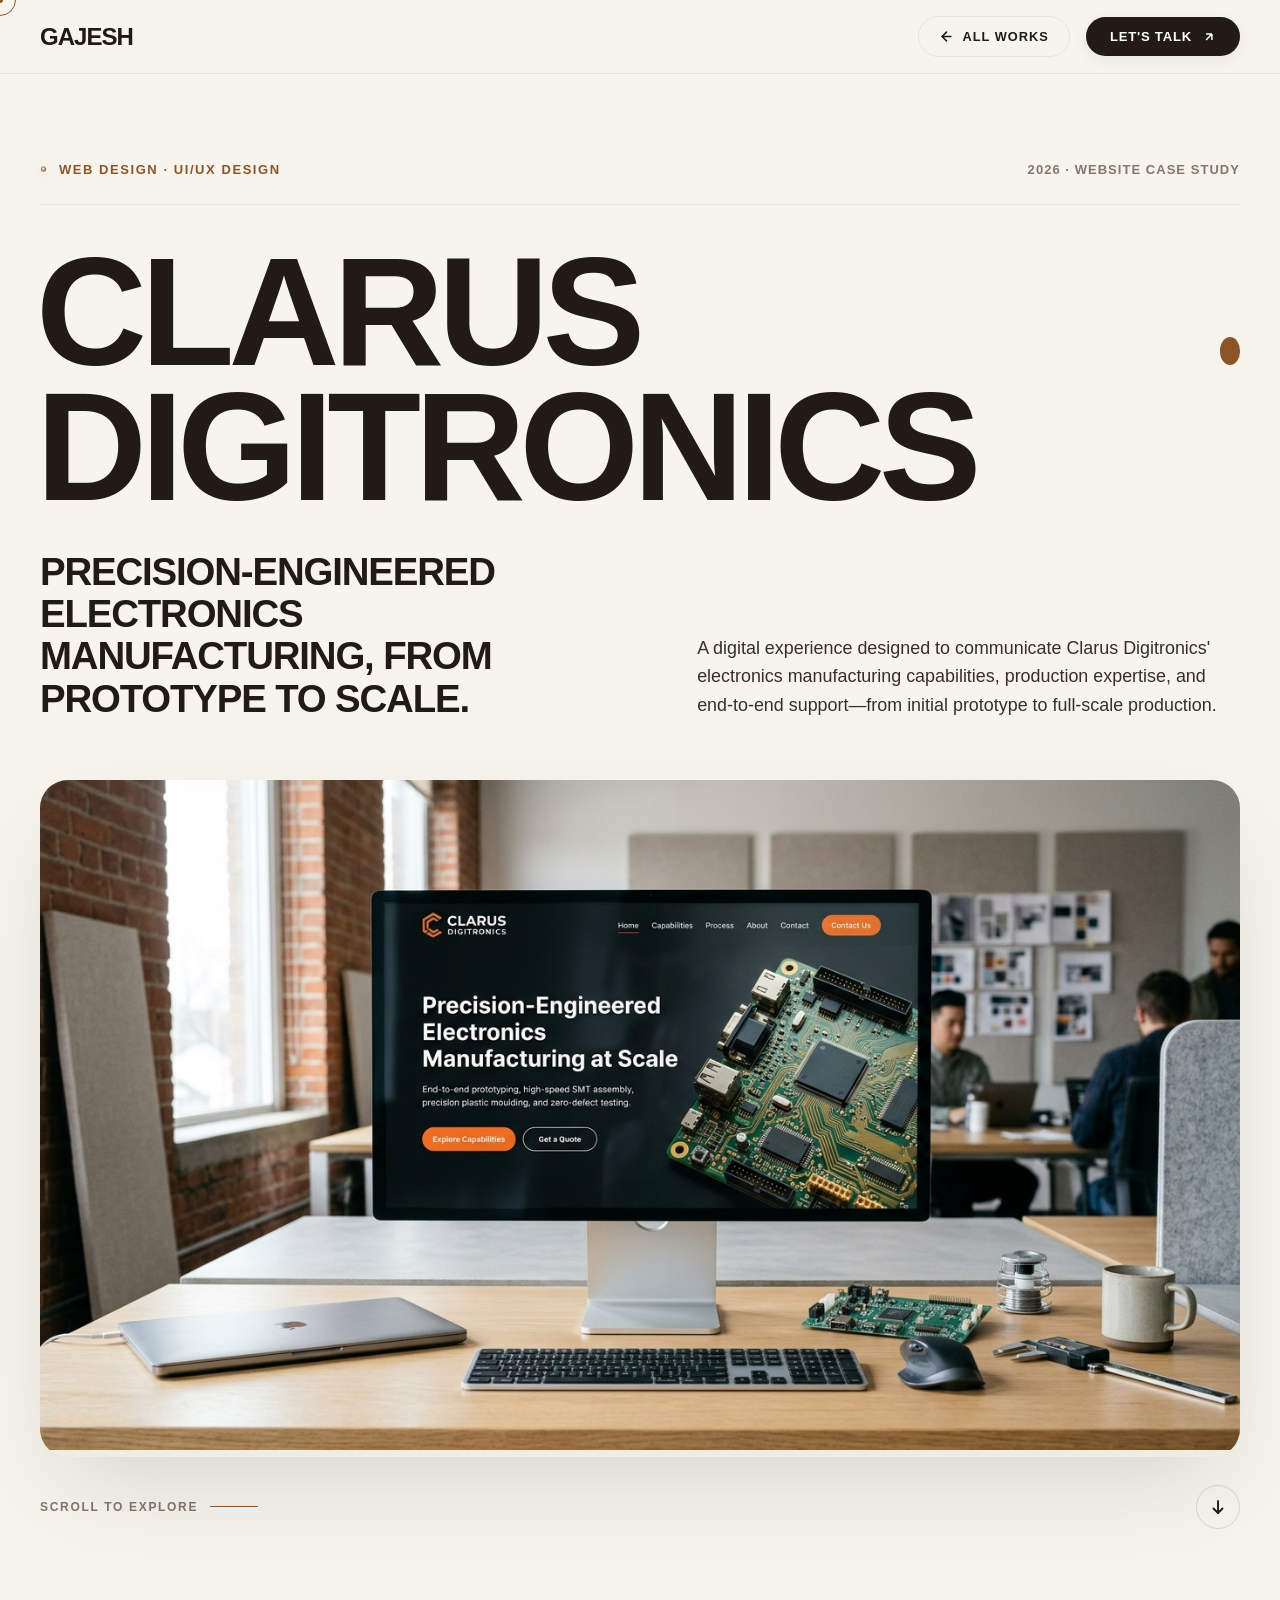
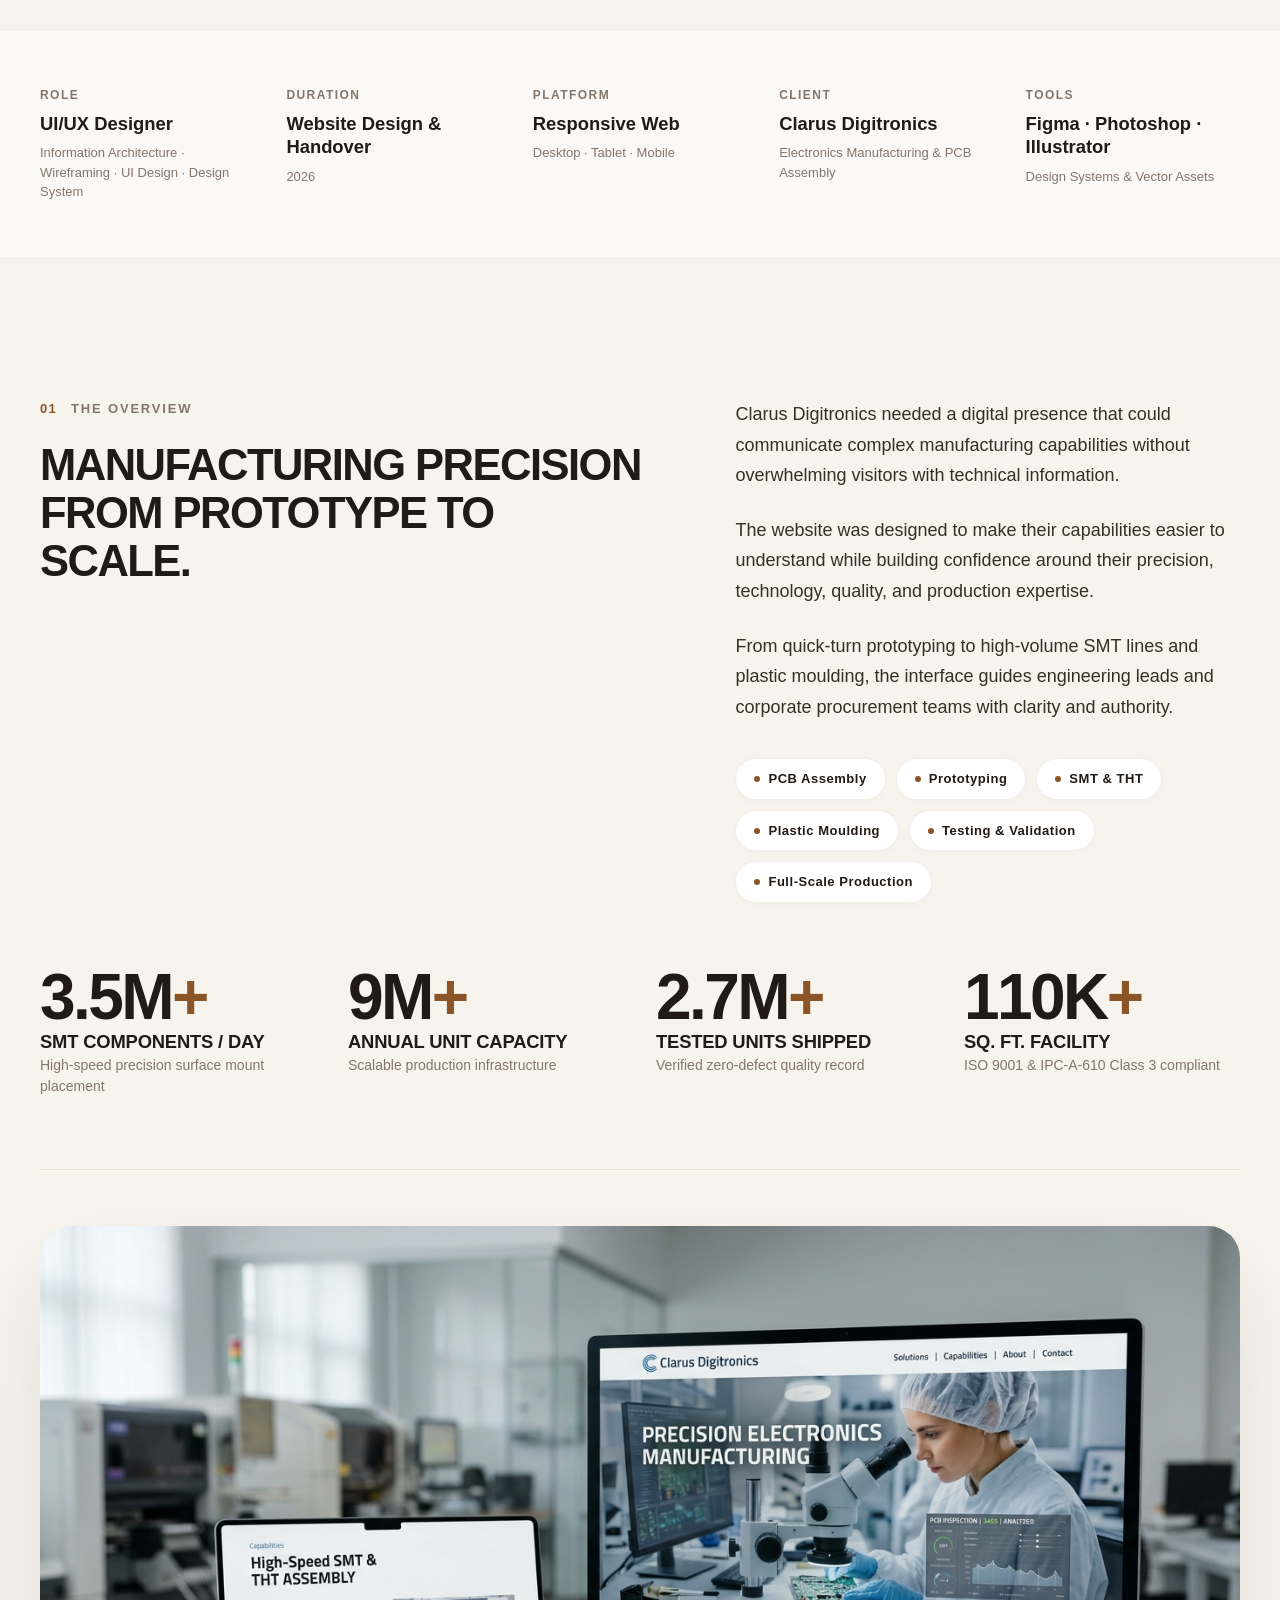
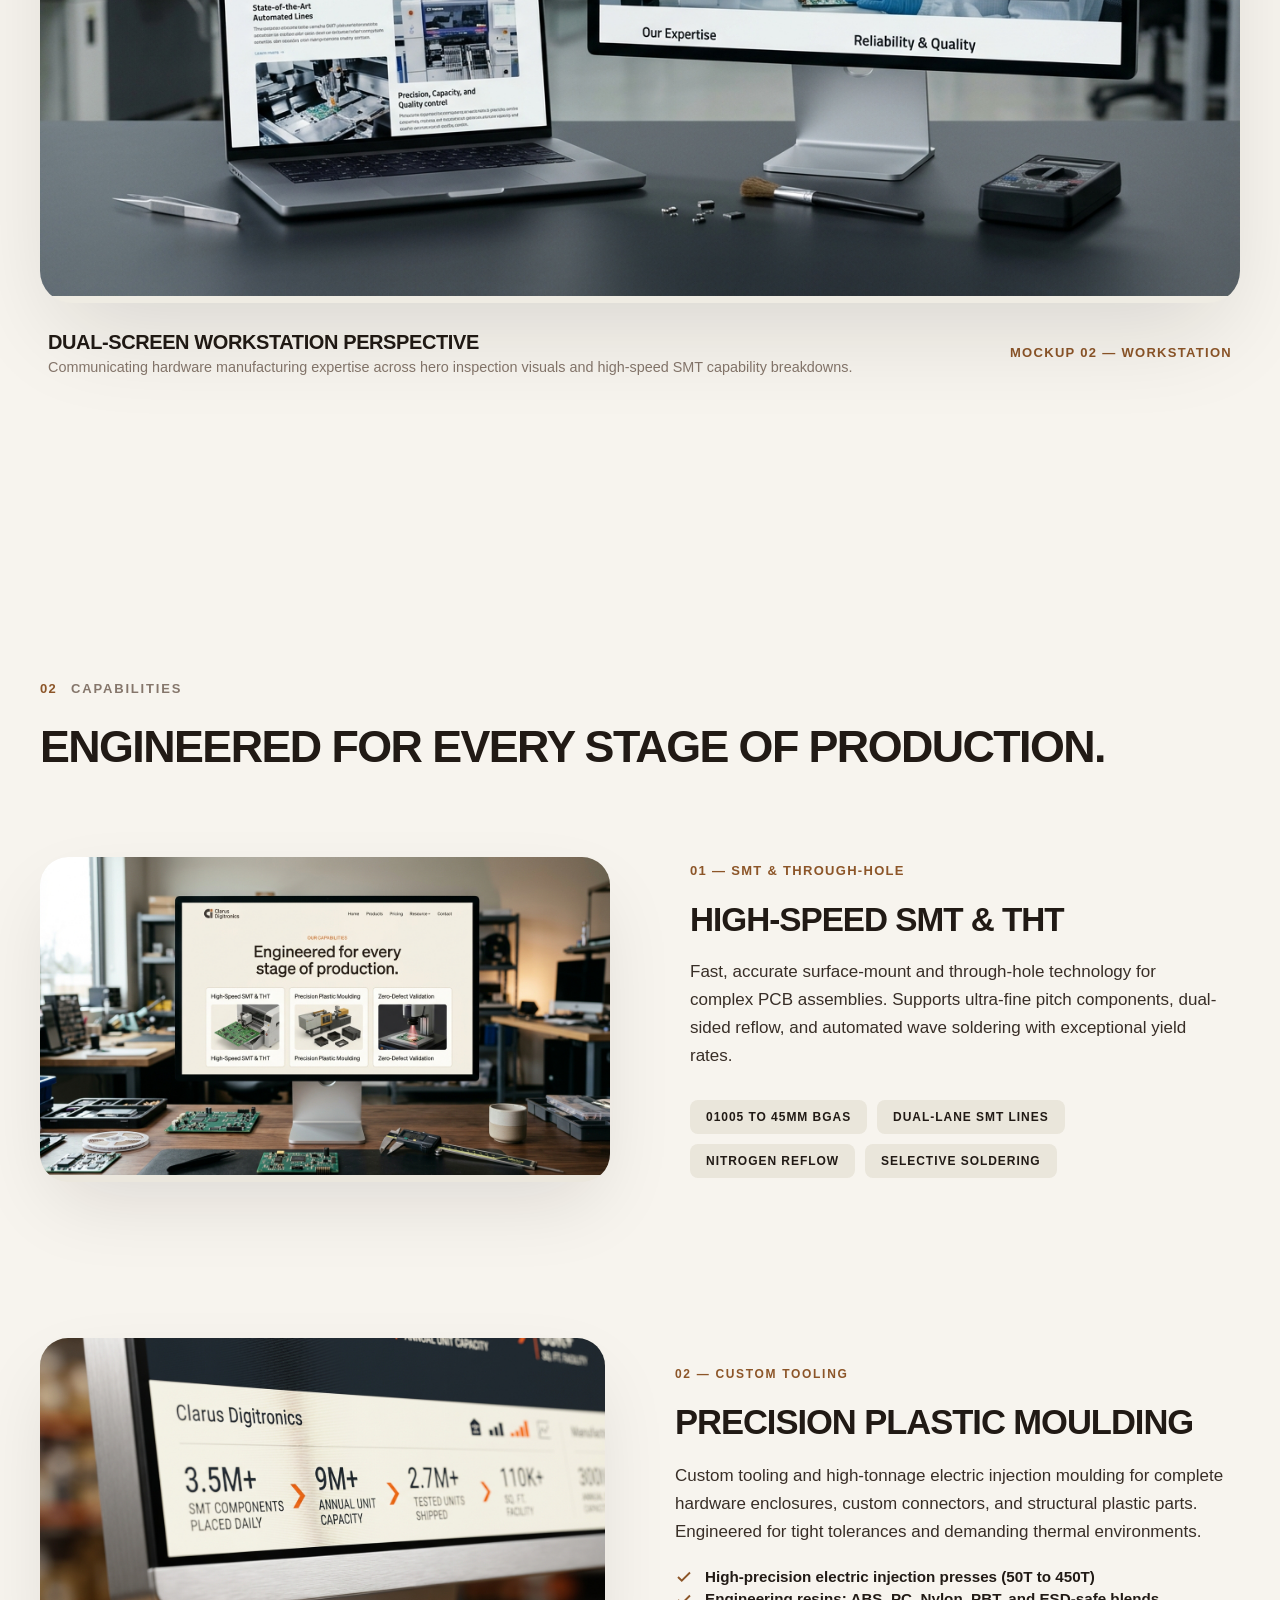
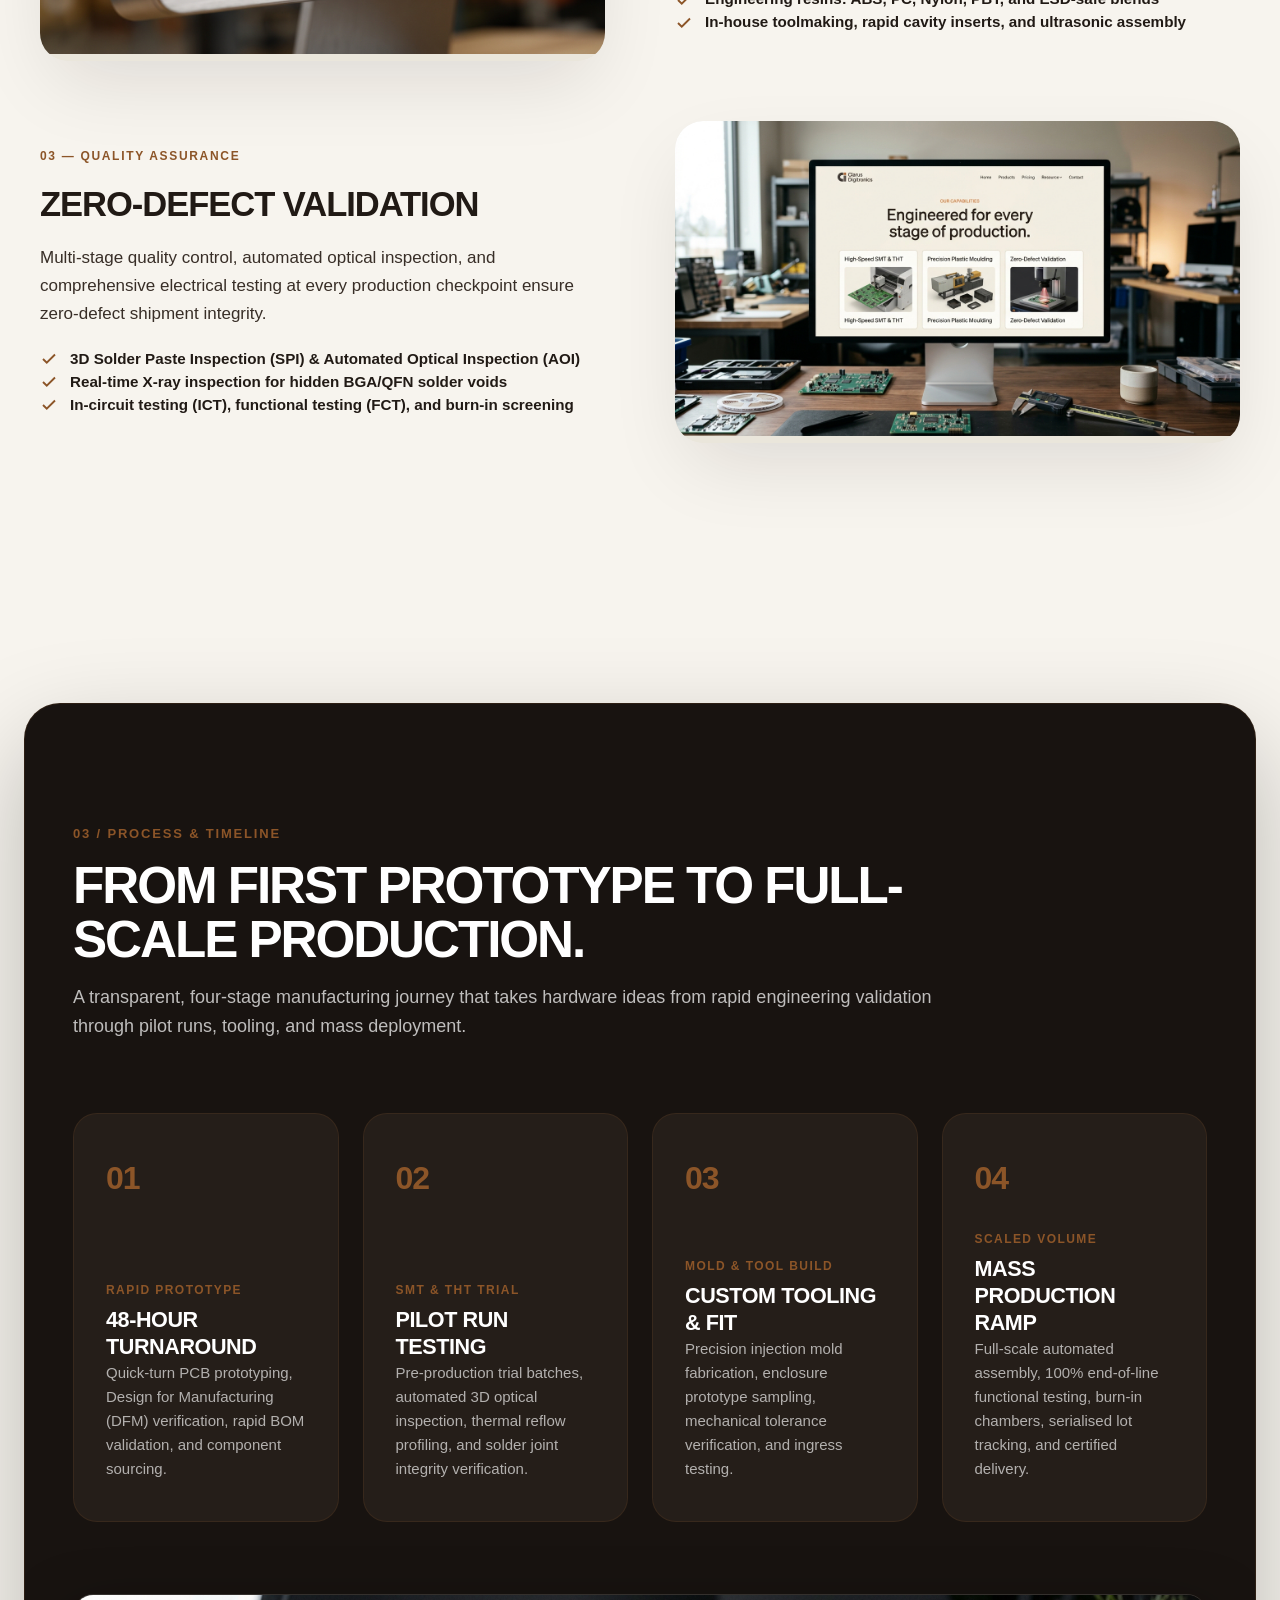
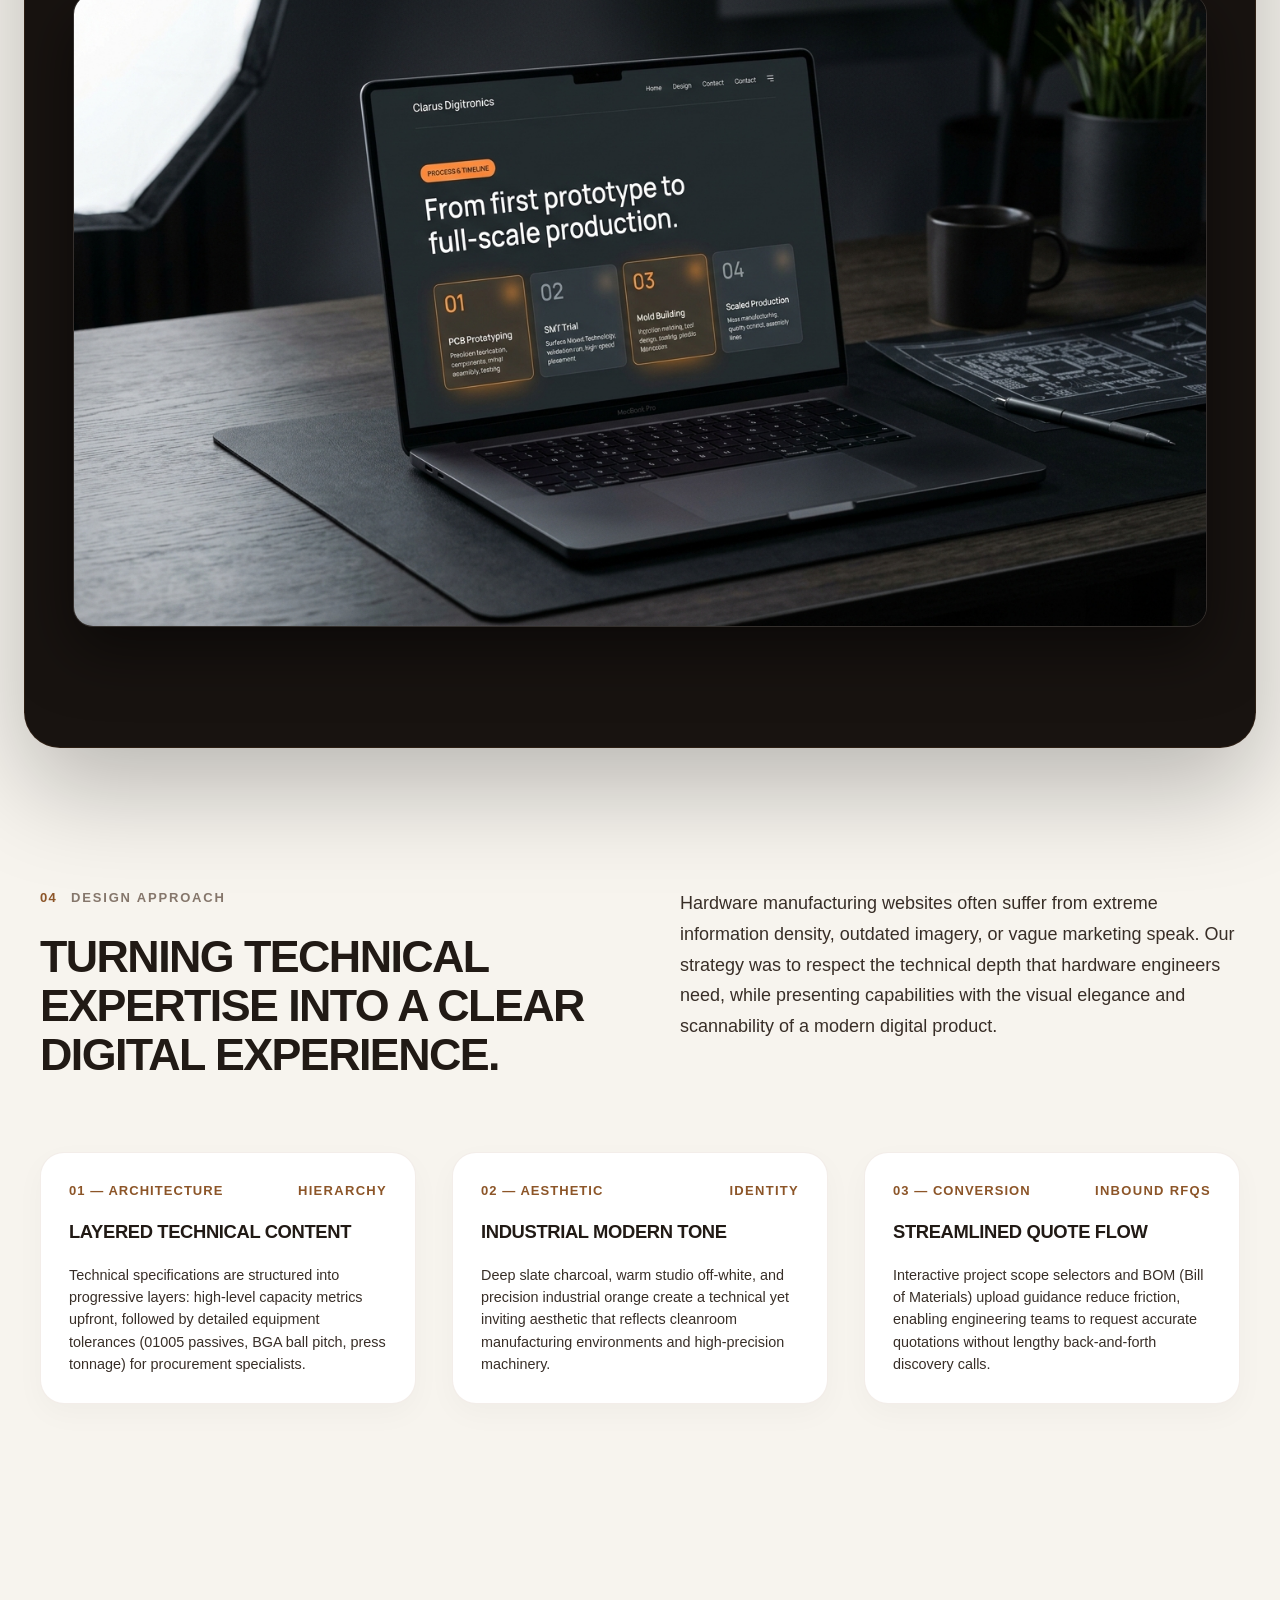
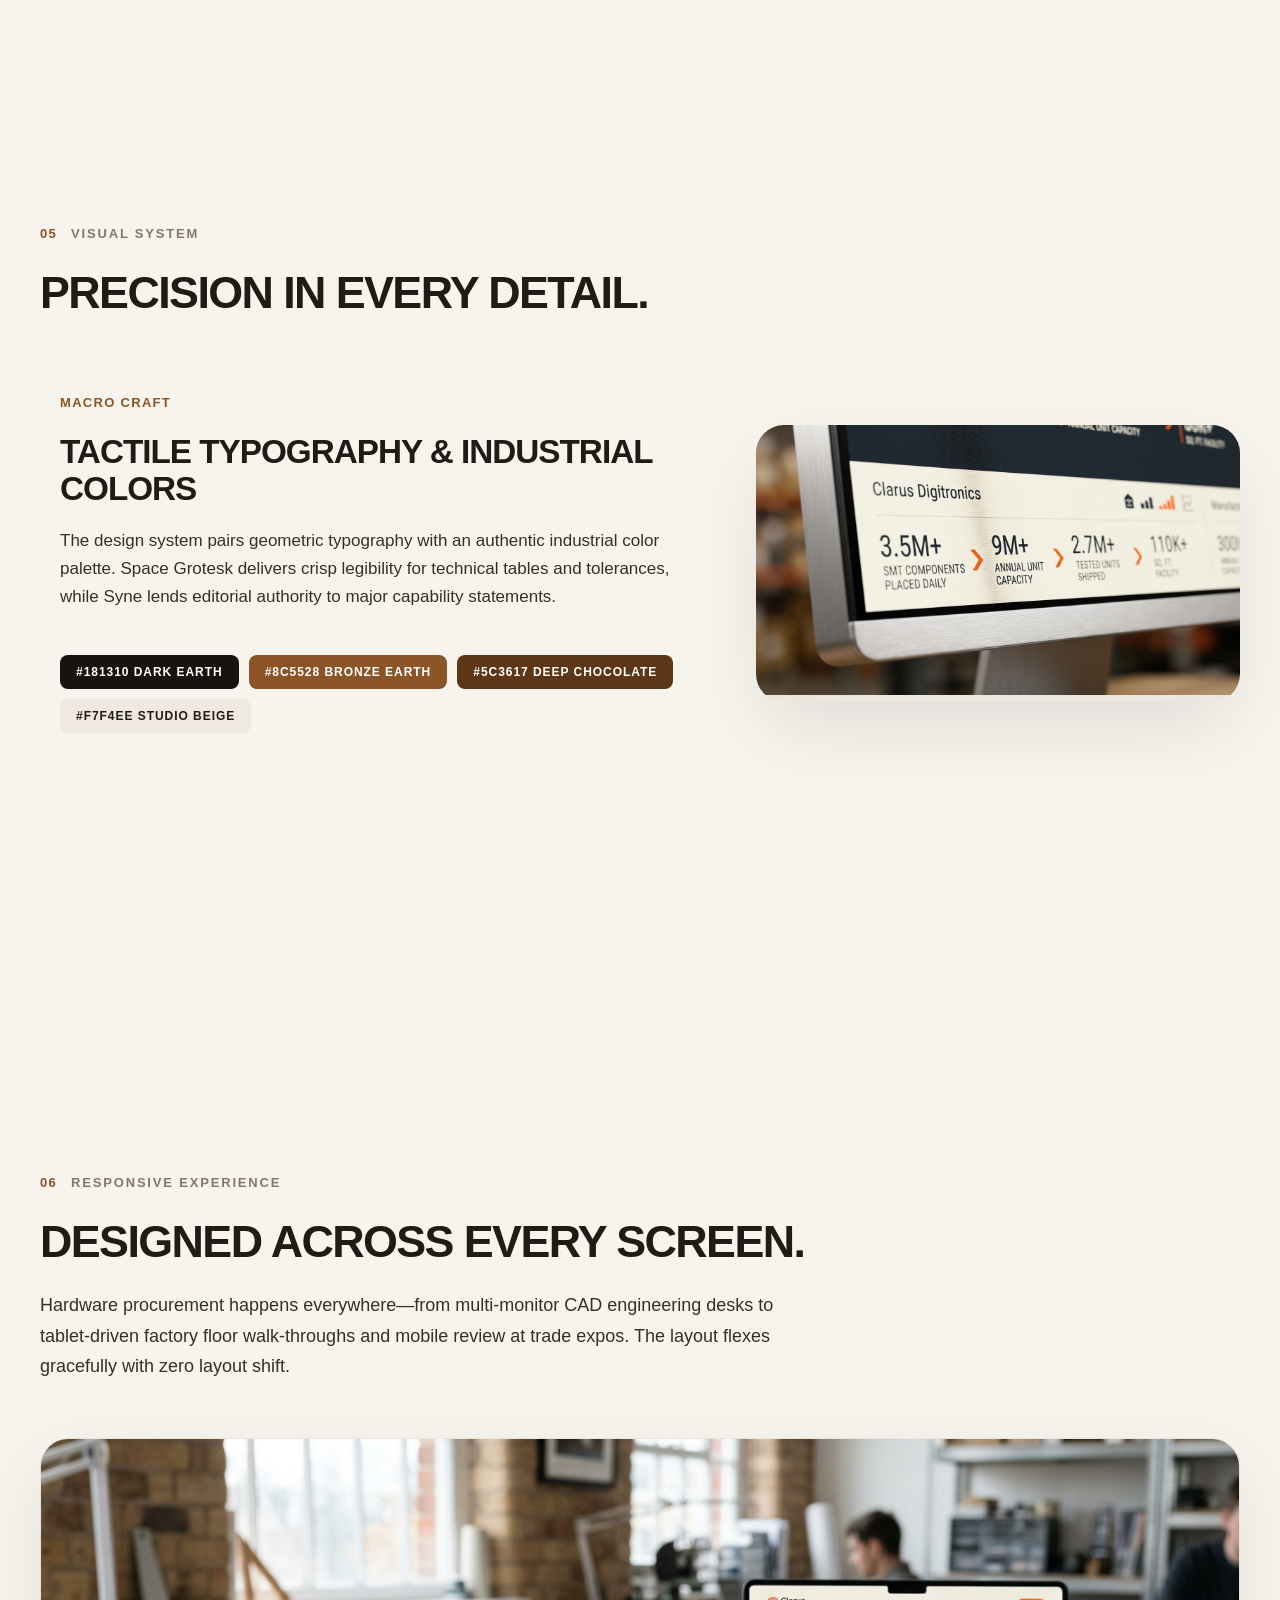
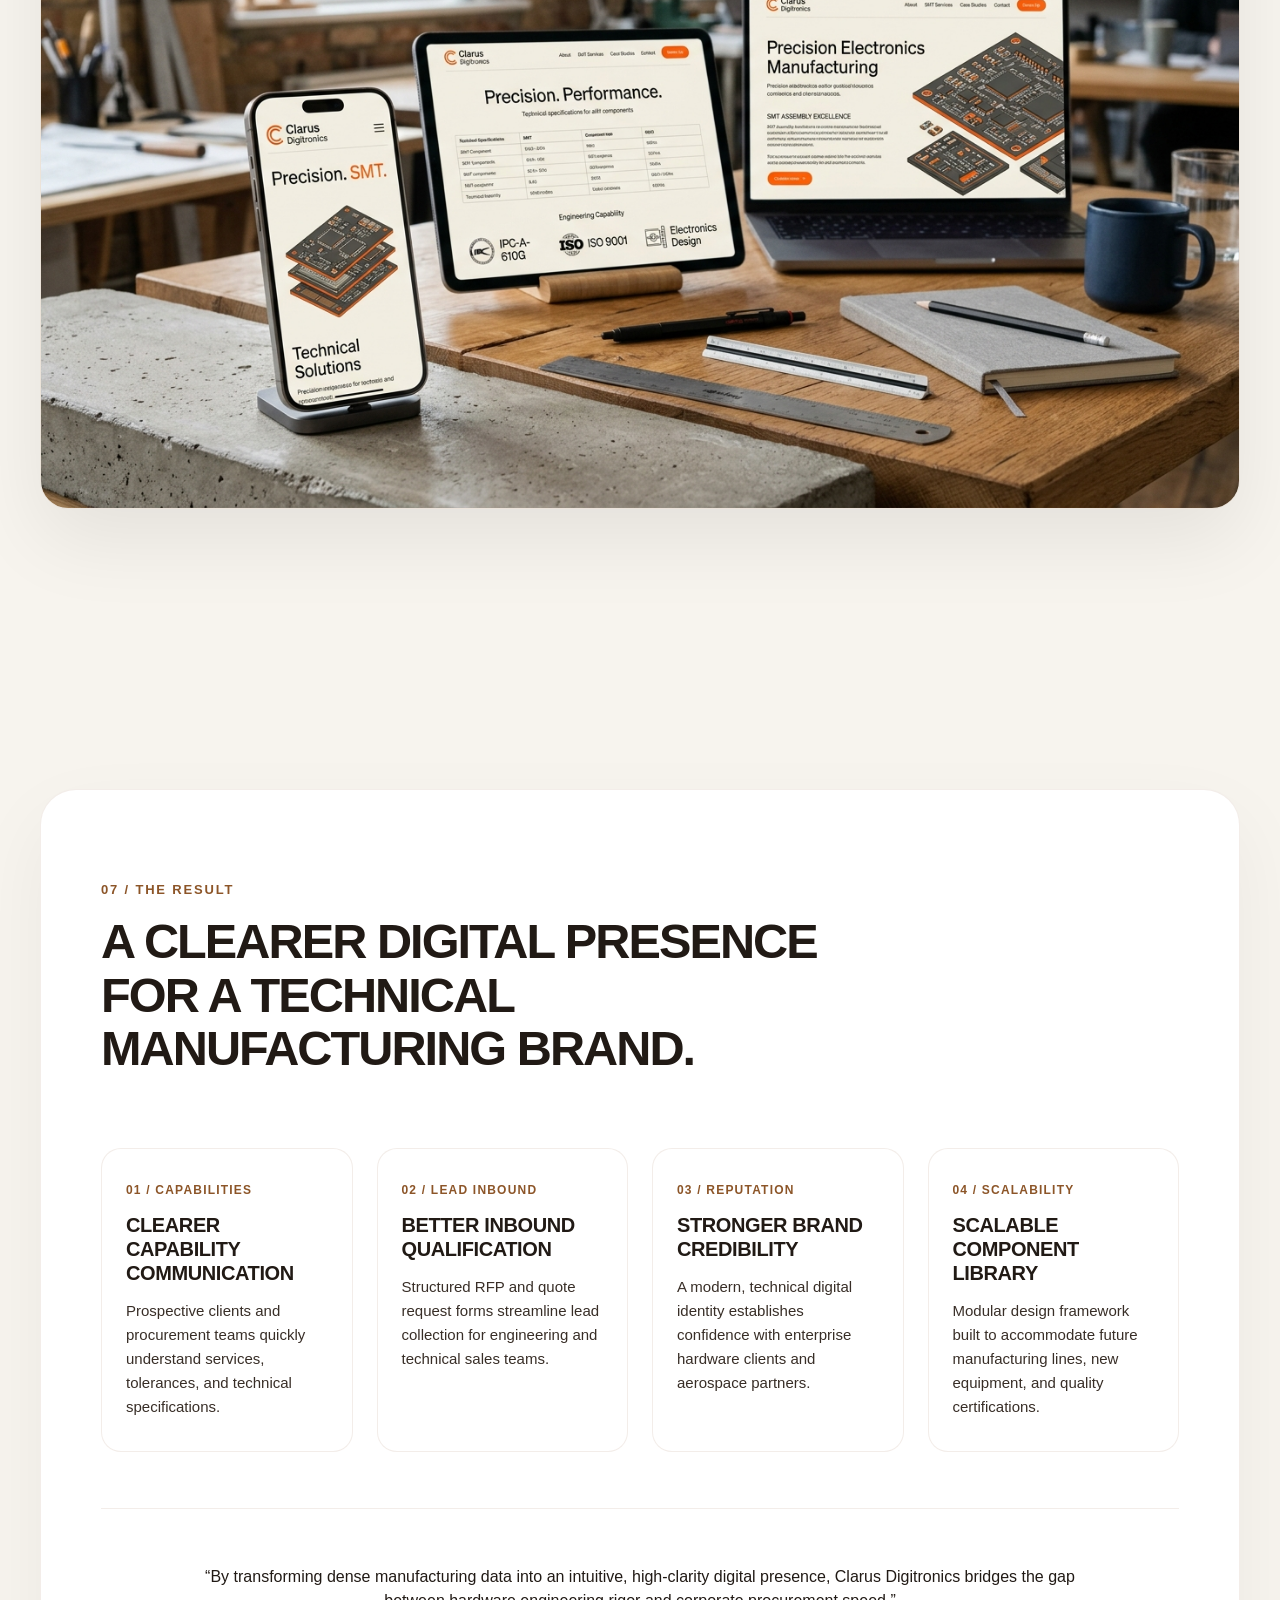
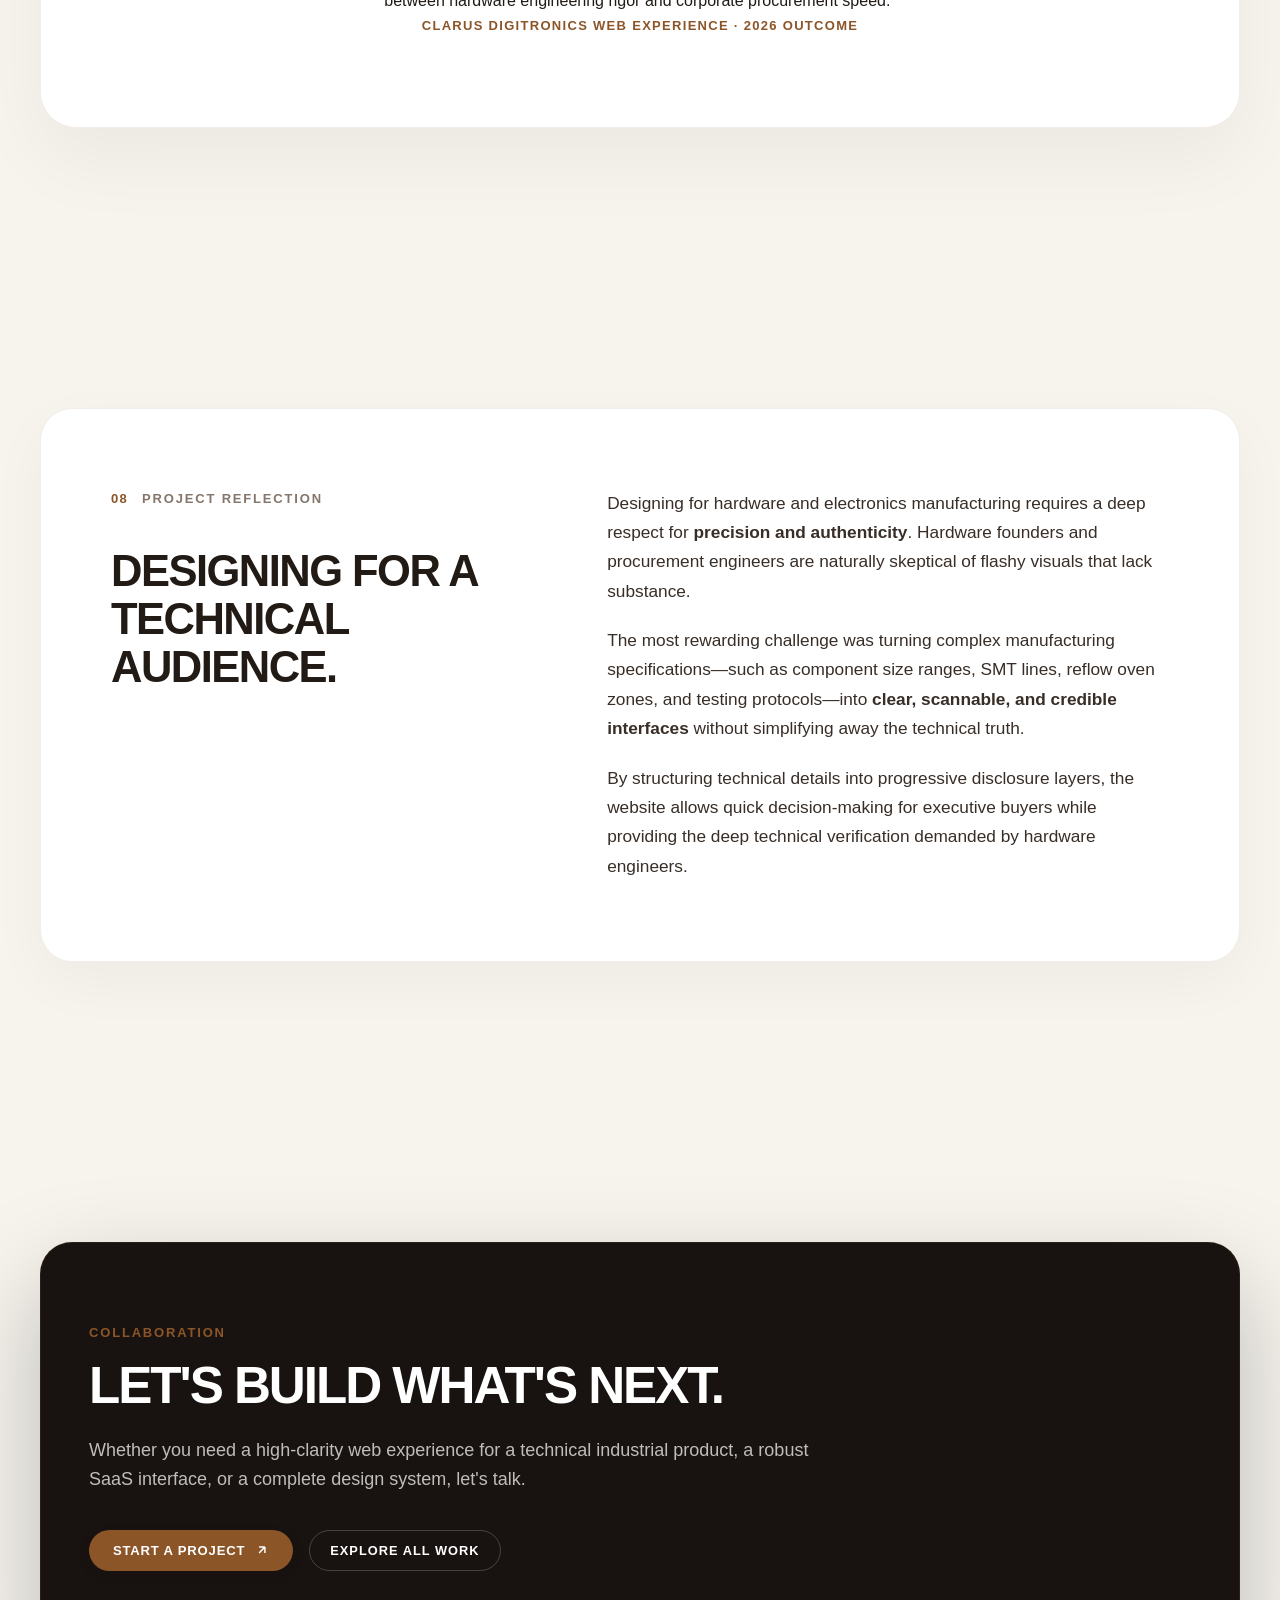
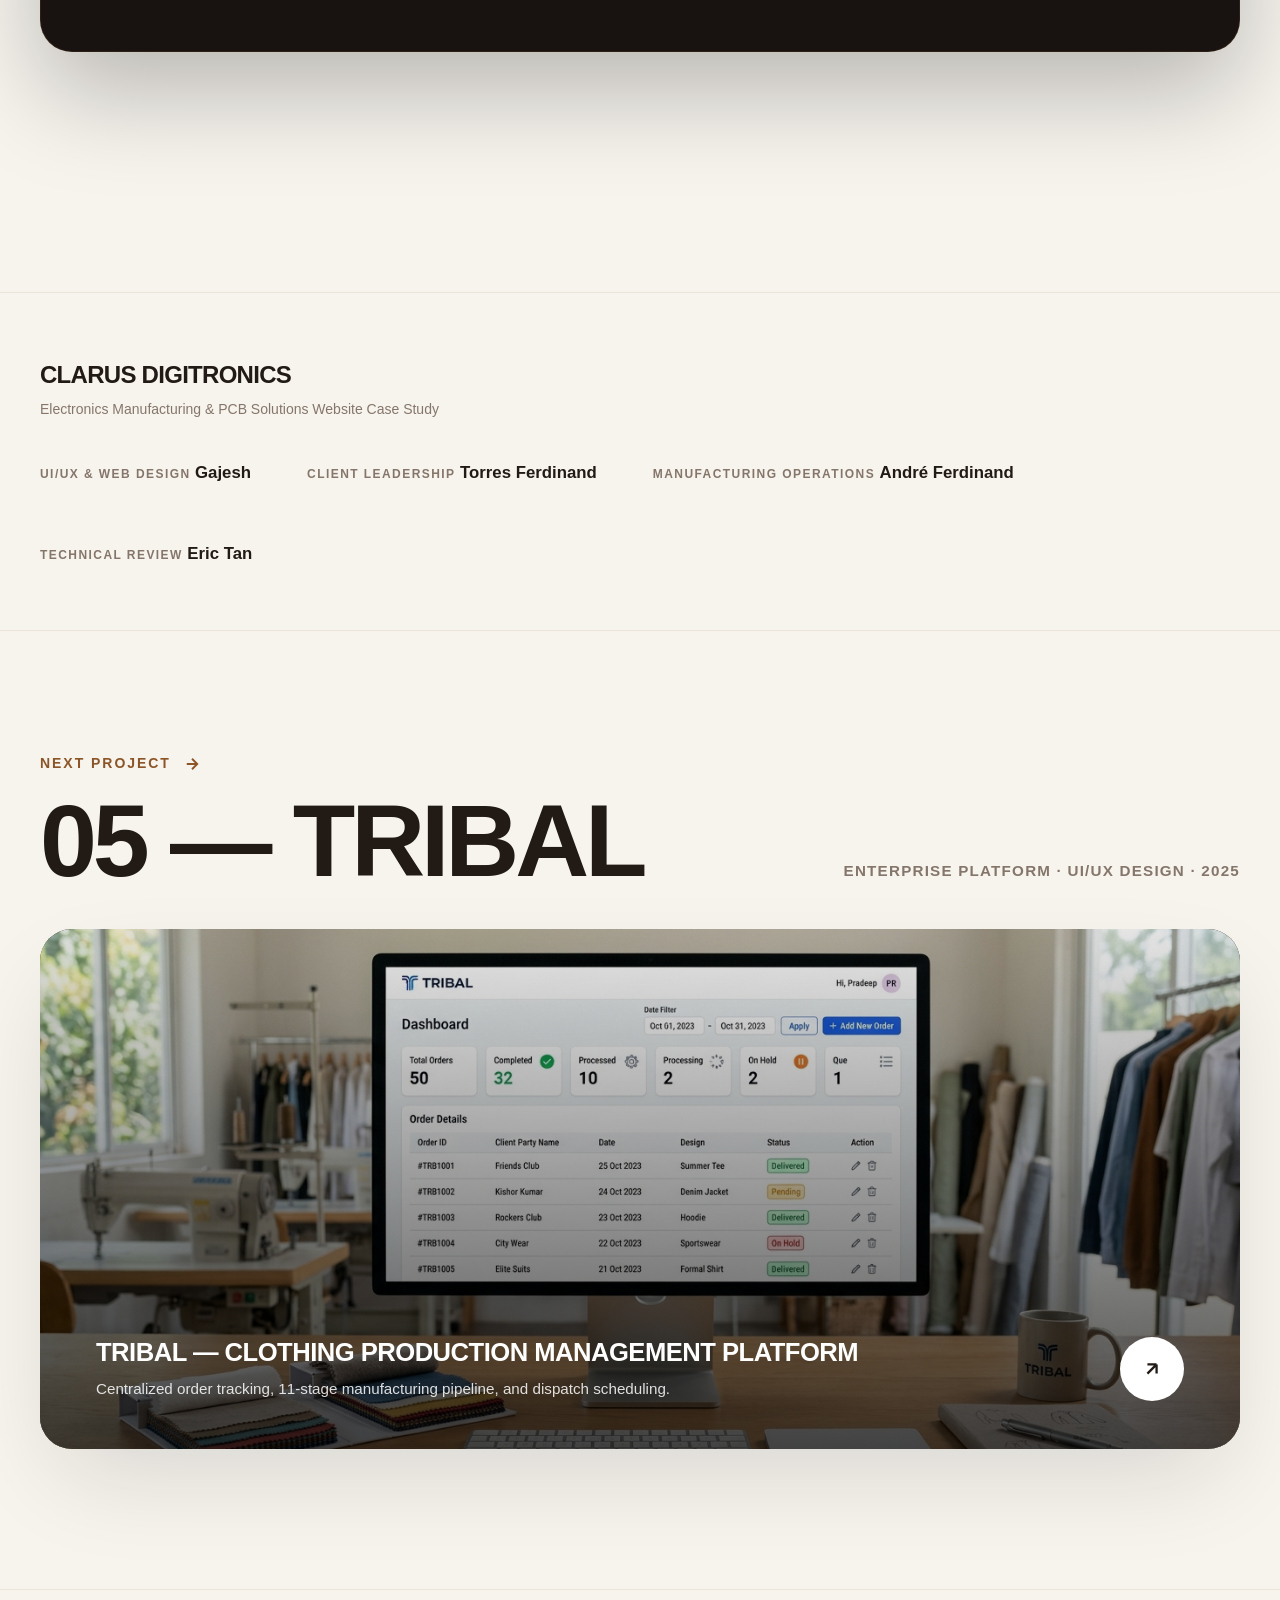
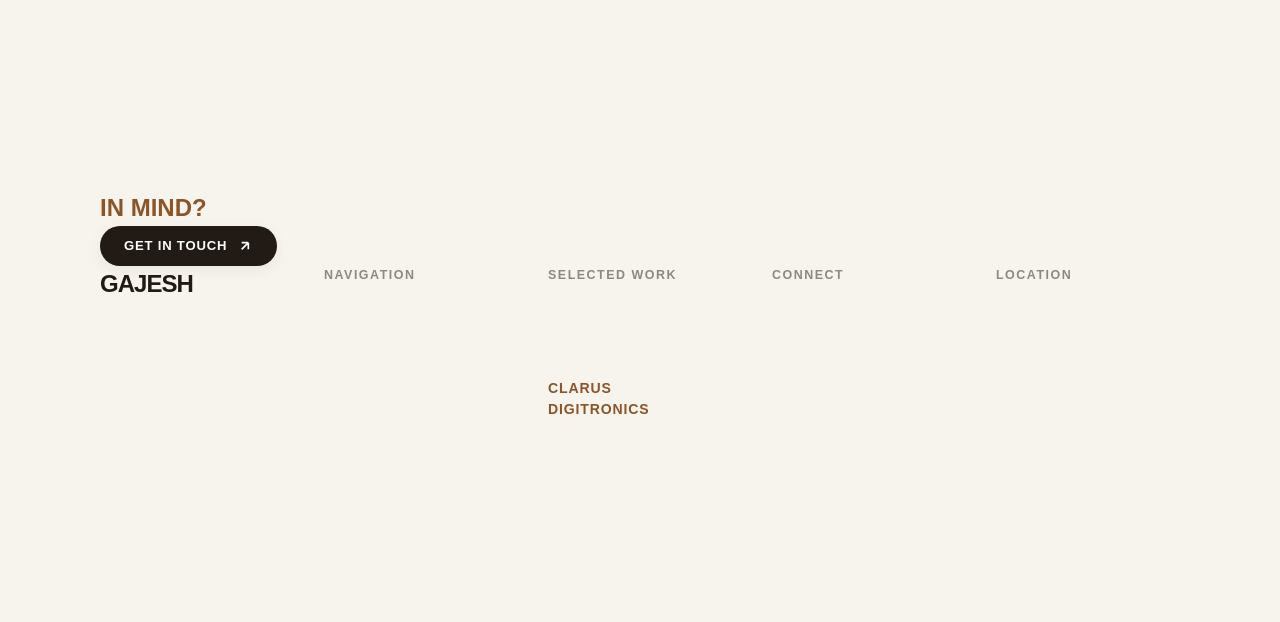
==== clarus.html @ 7b2d1c9a "Implement unique tailored color systems for each project inner page: Cortado (Terracotta), ePrise (P" ====
<!DOCTYPE html>
<html lang="en">
<head>
  <meta charset="UTF-8">
  <meta name="viewport" content="width=device-width, initial-scale=1.0">
  <title>Clarus Digitronics — Electronics Manufacturing &amp; PCB Solutions | Gajesh UI/UX Designer</title>
  <meta name="description" content="Case study of Clarus Digitronics: Precision-engineered electronics manufacturing website designed by Gajesh, communicating PCB assembly, testing, and production from prototype to scale.">
  
  <!-- Font Preconnect & Embed (Matching Cortado & Master Portfolio) -->
  <link rel="preconnect" href="https://fonts.googleapis.com">
  <link rel="preconnect" href="https://fonts.gstatic.com" crossorigin>
  <link href="https://fonts.googleapis.com/css2?family=Space+Grotesk:wght@500;700;800&family=Syne:wght@700;800&display=swap" rel="stylesheet">
  
  <!-- Homepage Master Stylesheet + Case Study Extension -->
  <link rel="stylesheet" href="styles.css">
  <link rel="stylesheet" href="cortado.css?v=3.0">
</head>
<body class="theme-clarus">

  <!-- Custom Cursor Dot & Ring (Matching Homepage) -->
  <div class="cursor-dot" id="cursor-dot"></div>
  <div class="cursor-ring" id="cursor-ring"></div>

  <!-- FIXED TOP HEADER (Matching Homepage & Case Study Header) -->
  <header class="site-header" id="site-header">
    <div class="header-container">
      <a href="index.html" class="brand-logo" aria-label="Gajesh Portfolio Home">
        GAJESH
      </a>
      
      <div class="header-right">
        <a href="index.html#work" class="back-to-works-btn" aria-label="Back to all projects">
          <svg width="15" height="15" viewBox="0 0 24 24" fill="none" stroke="currentColor" stroke-width="2.5" stroke-linecap="round" stroke-linejoin="round">
            <line x1="19" y1="12" x2="5" y2="12"></line>
            <polyline points="12 19 5 12 12 5"></polyline>
          </svg>
          <span>ALL WORKS</span>
        </a>

        <button class="cta-talk-btn" id="open-contact-btn" aria-label="Open contact form">
          <span>LET'S TALK</span>
          <svg class="btn-arrow" width="14" height="14" viewBox="0 0 24 24" fill="none" stroke="currentColor" stroke-width="2.5">
            <path d="M7 17L17 7M17 7H7M17 7V17"/>
          </svg>
        </button>
      </div>
    </div>
  </header>

  <!-- ==========================================================================
       MAIN EDITORIAL CASE STUDY WRAPPER
       ========================================================================== -->
  <main class="cortado-page-wrap">

    <!-- ==========================================================================
         HERO SECTION (Matching Editorial Architecture)
         ========================================================================== -->
    <section class="hero-editorial" id="hero">
      <div class="container-content">
        
        <!-- Top Eyebrow Tag -->
        <div class="hero-meta-top">
          <div class="hero-tag">
            <span class="orange-accent-badge"><span class="badge-inner">★</span></span>
            <span>Web Design · UI/UX Design</span>
          </div>
          <div class="hero-year-badge">
            <span>2026 · Website Case Study</span>
          </div>
        </div>

        <!-- Huge Display Title -->
        <div class="hero-title-wrap">
          <h1 class="hero-title-main">
            Clarus Digitronics<span class="hero-title-dot"></span>
          </h1>
        </div>

        <!-- Subtitle & Statement Row -->
        <div class="hero-statement-row">
          <h2 class="hero-subtitle-primary">
            Precision-engineered electronics manufacturing, from prototype to scale.
          </h2>
          <p class="hero-statement-lead">
            A digital experience designed to communicate Clarus Digitronics' electronics manufacturing capabilities, production expertise, and end-to-end support—from initial prototype to full-scale production.
          </p>
        </div>

        <!-- Full-Scale Hero Visual Mockup (Mockup 01 — Desktop Hero) -->
        <div class="hero-visual-frame">
          <img 
            src="images/clarus-mockup-01.jpg" 
            alt="Clarus Digitronics desktop website hero mockup in high-end electronics manufacturing workspace"
            class="hero-visual-img"
            loading="eager"
          >
        </div>

        <!-- Scroll Indicator -->
        <div class="hero-scroll-indicator">
          <div class="scroll-text">
            <span>Scroll to Explore</span>
            <div class="scroll-line"></div>
          </div>
          <div class="downward-arrow-box" style="margin-bottom: 0;">
            <svg width="18" height="18" viewBox="0 0 24 24" fill="none" stroke="currentColor" stroke-width="2.5" stroke-linecap="round" stroke-linejoin="round">
              <line x1="12" y1="4" x2="12" y2="20"></line>
              <polyline points="18 14 12 20 6 14"></polyline>
            </svg>
          </div>
        </div>

      </div>
    </section>

    <!-- ==========================================================================
         PROJECT INFORMATION (5-Column Metadata)
         ========================================================================== -->
    <section class="section-project-info" id="overview">
      <div class="container-content">
        <div class="info-grid-5">
          <div class="info-item">
            <span class="info-label">Role</span>
            <span class="info-value">UI/UX Designer</span>
            <span class="info-sub">Information Architecture · Wireframing · UI Design · Design System</span>
          </div>
          <div class="info-item">
            <span class="info-label">Duration</span>
            <span class="info-value">Website Design &amp; Handover</span>
            <span class="info-sub">2026</span>
          </div>
          <div class="info-item">
            <span class="info-label">Platform</span>
            <span class="info-value">Responsive Web</span>
            <span class="info-sub">Desktop · Tablet · Mobile</span>
          </div>
          <div class="info-item">
            <span class="info-label">Client</span>
            <span class="info-value">Clarus Digitronics</span>
            <span class="info-sub">Electronics Manufacturing &amp; PCB Assembly</span>
          </div>
          <div class="info-item">
            <span class="info-label">Tools</span>
            <span class="info-value">Figma · Photoshop · Illustrator</span>
            <span class="info-sub">Design Systems &amp; Vector Assets</span>
          </div>
        </div>
      </div>
    </section>

    <!-- ==========================================================================
         01 — THE OVERVIEW
         ========================================================================== -->
    <section class="editorial-section-space" id="vision">
      <div class="container-content">
        <div class="overview-editorial-block">
          <div class="overview-heading-col">
            <div class="story-chapter-label">
              <span class="chapter-number">01</span>
              <span class="chapter-title">The Overview</span>
            </div>
            <h2 class="overview-heading-lead">
              Manufacturing precision from prototype to scale.
            </h2>
          </div>

          <div class="overview-content-col">
            <p class="overview-text-p">
              Clarus Digitronics needed a digital presence that could communicate complex manufacturing capabilities without overwhelming visitors with technical information.
            </p>
            <p class="overview-text-p">
              The website was designed to make their capabilities easier to understand while building confidence around their precision, technology, quality, and production expertise.
            </p>
            <p class="overview-text-p">
              From quick-turn prototyping to high-volume SMT lines and plastic moulding, the interface guides engineering leads and corporate procurement teams with clarity and authority.
            </p>

            <div class="feature-pills-list">
              <span class="feature-pill"><span class="feature-pill-dot"></span>PCB Assembly</span>
              <span class="feature-pill"><span class="feature-pill-dot"></span>Prototyping</span>
              <span class="feature-pill"><span class="feature-pill-dot"></span>SMT &amp; THT</span>
              <span class="feature-pill"><span class="feature-pill-dot"></span>Plastic Moulding</span>
              <span class="feature-pill"><span class="feature-pill-dot"></span>Testing &amp; Validation</span>
              <span class="feature-pill"><span class="feature-pill-dot"></span>Full-Scale Production</span>
            </div>
          </div>
        </div>

        <!-- Authentic Manufacturing Metrics Bar (From Actual Clarus UI) -->
        <div class="stats-editorial-grid cols-4" style="margin-top: 64px; margin-bottom: 56px;">
          <div class="stat-card">
            <div class="stat-metric-big">3.5M<span>+</span></div>
            <div class="stat-label-editorial">SMT Components / Day</div>
            <p class="stat-sub-desc">High-speed precision surface mount placement</p>
          </div>
          <div class="stat-card">
            <div class="stat-metric-big">9M<span>+</span></div>
            <div class="stat-label-editorial">Annual Unit Capacity</div>
            <p class="stat-sub-desc">Scalable production infrastructure</p>
          </div>
          <div class="stat-card">
            <div class="stat-metric-big">2.7M<span>+</span></div>
            <div class="stat-label-editorial">Tested Units Shipped</div>
            <p class="stat-sub-desc">Verified zero-defect quality record</p>
          </div>
          <div class="stat-card">
            <div class="stat-metric-big">110K<span>+</span></div>
            <div class="stat-label-editorial">Sq. Ft. Facility</div>
            <p class="stat-sub-desc">ISO 9001 &amp; IPC-A-610 Class 3 compliant</p>
          </div>
        </div>

      </div>

      <!-- Large Editorial Visual: Mockup 02 (Laptop + Desktop Setup) -->
      <div class="container-wide" style="margin-top: 40px;">
        <div class="composition-centered-wide">
          <div class="centered-wide-card">
            <img 
              src="images/clarus-mockup-02.jpg" 
              alt="Clarus Digitronics dual workstation display featuring desktop monitor and laptop in clean industrial studio"
              loading="lazy"
            >
          </div>
          <div class="centered-caption-strip">
            <div>
              <span class="caption-label">Dual-Screen Workstation Perspective</span>
              <p class="caption-sub">Communicating hardware manufacturing expertise across hero inspection visuals and high-speed SMT capability breakdowns.</p>
            </div>
            <span class="chapter-number">MOCKUP 02 — WORKSTATION</span>
          </div>
        </div>
      </div>
    </section>

    <!-- ==========================================================================
         02 — CAPABILITIES
         ========================================================================== -->
    <section class="editorial-section-space" style="padding-top: 20px;" id="capabilities">
      
      <div class="container-content" style="margin-bottom: 50px;">
        <div class="story-chapter-label">
          <span class="chapter-number">02</span>
          <span class="chapter-title">Capabilities</span>
        </div>
        <h2 class="approach-title" style="margin-bottom: 70px;">
          Engineered for every stage of production.
        </h2>
      </div>

      <!-- Capability 01: High-Speed SMT & THT (50/50 Split) -->
      <div class="container-content">
        <div class="composition-split-50">
          <div class="composition-media-card">
            <img 
              src="images/clarus-mockup-03.jpg" 
              alt="Clarus Digitronics capabilities section displayed on studio display surrounded by hardware engineering tools"
              loading="lazy"
            >
          </div>
          <div class="composition-caption-col">
            <span class="chapter-number">01 — SMT &amp; THROUGH-HOLE</span>
            <h3 class="comp-title">High-Speed SMT &amp; THT</h3>
            <p class="comp-desc">
              Fast, accurate surface-mount and through-hole technology for complex PCB assemblies. Supports ultra-fine pitch components, dual-sided reflow, and automated wave soldering with exceptional yield rates.
            </p>
            <div class="branch-preview-pills">
              <span class="branch-pill">01005 to 45mm BGAs</span>
              <span class="branch-pill">Dual-Lane SMT Lines</span>
              <span class="branch-pill">Nitrogen Reflow</span>
              <span class="branch-pill">Selective Soldering</span>
            </div>
          </div>
        </div>
      </div>

      <!-- Capability 02 & 03: Feature Breakdowns -->
      <div class="container-content" style="margin-top: 60px;">
        
        <!-- Breakdown Row 2: Precision Plastic Moulding (Reversed) -->
        <div class="feature-breakdown-row reverse" style="margin-bottom: 60px;">
          <div class="breakdown-text-panel">
            <span class="breakdown-tag">02 — CUSTOM TOOLING</span>
            <h3 class="breakdown-title">Precision Plastic Moulding</h3>
            <p class="breakdown-body">
              Custom tooling and high-tonnage electric injection moulding for complete hardware enclosures, custom connectors, and structural plastic parts. Engineered for tight tolerances and demanding thermal environments.
            </p>
            <ul class="breakdown-spec-list">
              <li class="spec-bullet">
                <svg width="18" height="18" viewBox="0 0 24 24" fill="none" stroke="currentColor" stroke-width="2.5"><polyline points="20 6 9 17 4 12"/></svg>
                <span>High-precision electric injection presses (50T to 450T)</span>
              </li>
              <li class="spec-bullet">
                <svg width="18" height="18" viewBox="0 0 24 24" fill="none" stroke="currentColor" stroke-width="2.5"><polyline points="20 6 9 17 4 12"/></svg>
                <span>Engineering resins: ABS, PC, Nylon, PBT, and ESD-safe blends</span>
              </li>
              <li class="spec-bullet">
                <svg width="18" height="18" viewBox="0 0 24 24" fill="none" stroke="currentColor" stroke-width="2.5"><polyline points="20 6 9 17 4 12"/></svg>
                <span>In-house toolmaking, rapid cavity inserts, and ultrasonic assembly</span>
              </li>
            </ul>
          </div>
          <div class="breakdown-visual-card">
            <img src="images/clarus-mockup-06.jpg" alt="Precision Plastic Moulding and tight mechanical tolerance detail" loading="lazy">
          </div>
        </div>

        <!-- Breakdown Row 3: Zero-Defect Validation -->
        <div class="feature-breakdown-row">
          <div class="breakdown-text-panel">
            <span class="breakdown-tag">03 — QUALITY ASSURANCE</span>
            <h3 class="breakdown-title">Zero-Defect Validation</h3>
            <p class="breakdown-body">
              Multi-stage quality control, automated optical inspection, and comprehensive electrical testing at every production checkpoint ensure zero-defect shipment integrity.
            </p>
            <ul class="breakdown-spec-list">
              <li class="spec-bullet">
                <svg width="18" height="18" viewBox="0 0 24 24" fill="none" stroke="currentColor" stroke-width="2.5"><polyline points="20 6 9 17 4 12"/></svg>
                <span>3D Solder Paste Inspection (SPI) &amp; Automated Optical Inspection (AOI)</span>
              </li>
              <li class="spec-bullet">
                <svg width="18" height="18" viewBox="0 0 24 24" fill="none" stroke="currentColor" stroke-width="2.5"><polyline points="20 6 9 17 4 12"/></svg>
                <span>Real-time X-ray inspection for hidden BGA/QFN solder voids</span>
              </li>
              <li class="spec-bullet">
                <svg width="18" height="18" viewBox="0 0 24 24" fill="none" stroke="currentColor" stroke-width="2.5"><polyline points="20 6 9 17 4 12"/></svg>
                <span>In-circuit testing (ICT), functional testing (FCT), and burn-in screening</span>
              </li>
            </ul>
          </div>
          <div class="breakdown-visual-card">
            <img src="images/clarus-mockup-03.jpg" alt="Zero Defect Validation multi-checkpoint quality assurance" loading="lazy">
          </div>
        </div>

      </div>

    </section>

    <!-- ==========================================================================
         03 — PRODUCTION PROCESS (Dark Editorial Section #151311)
         ========================================================================== -->
    <section class="section-dark-editorial" id="process">
      
      <div class="challenge-header-block">
        <span class="challenge-label-accent">03 / Process &amp; Timeline</span>
        <h2 class="challenge-display-title">
          From first prototype to full-scale production.
        </h2>
        <p style="color: rgba(255, 255, 255, 0.72); font-size: 1.125rem; line-height: 1.6; margin-top: 16px;">
          A transparent, four-stage manufacturing journey that takes hardware ideas from rapid engineering validation through pilot runs, tooling, and mass deployment.
        </p>
      </div>

      <!-- 4-Card Process Pipeline Grid -->
      <div class="challenge-cards-grid cols-4" style="margin-bottom: 72px;">
        
        <!-- Stage 01 -->
        <div class="challenge-card">
          <span class="challenge-num" style="color: var(--accent-orange);">01</span>
          <div>
            <span style="font-size: 0.75rem; font-weight: 800; letter-spacing: 0.12em; text-transform: uppercase; color: var(--accent-orange); display: block; margin-bottom: 8px;">RAPID PROTOTYPE</span>
            <h3 class="challenge-item-title" style="color: #FFFFFF;">48-Hour Turnaround</h3>
            <p class="challenge-item-desc" style="color: rgba(255, 255, 255, 0.65);">
              Quick-turn PCB prototyping, Design for Manufacturing (DFM) verification, rapid BOM validation, and component sourcing.
            </p>
          </div>
        </div>

        <!-- Stage 02 -->
        <div class="challenge-card">
          <span class="challenge-num" style="color: var(--accent-orange);">02</span>
          <div>
            <span style="font-size: 0.75rem; font-weight: 800; letter-spacing: 0.12em; text-transform: uppercase; color: var(--accent-orange); display: block; margin-bottom: 8px;">SMT &amp; THT TRIAL</span>
            <h3 class="challenge-item-title" style="color: #FFFFFF;">Pilot Run Testing</h3>
            <p class="challenge-item-desc" style="color: rgba(255, 255, 255, 0.65);">
              Pre-production trial batches, automated 3D optical inspection, thermal reflow profiling, and solder joint integrity verification.
            </p>
          </div>
        </div>

        <!-- Stage 03 -->
        <div class="challenge-card">
          <span class="challenge-num" style="color: var(--accent-orange);">03</span>
          <div>
            <span style="font-size: 0.75rem; font-weight: 800; letter-spacing: 0.12em; text-transform: uppercase; color: var(--accent-orange); display: block; margin-bottom: 8px;">MOLD &amp; TOOL BUILD</span>
            <h3 class="challenge-item-title" style="color: #FFFFFF;">Custom Tooling &amp; Fit</h3>
            <p class="challenge-item-desc" style="color: rgba(255, 255, 255, 0.65);">
              Precision injection mold fabrication, enclosure prototype sampling, mechanical tolerance verification, and ingress testing.
            </p>
          </div>
        </div>

        <!-- Stage 04 -->
        <div class="challenge-card">
          <span class="challenge-num" style="color: var(--accent-orange);">04</span>
          <div>
            <span style="font-size: 0.75rem; font-weight: 800; letter-spacing: 0.12em; text-transform: uppercase; color: var(--accent-orange); display: block; margin-bottom: 8px;">SCALED VOLUME</span>
            <h3 class="challenge-item-title" style="color: #FFFFFF;">Mass Production Ramp</h3>
            <p class="challenge-item-desc" style="color: rgba(255, 255, 255, 0.65);">
              Full-scale automated assembly, 100% end-of-line functional testing, burn-in chambers, serialised lot tracking, and certified delivery.
            </p>
          </div>
        </div>

      </div>

      <!-- Process Mockup Visual: Mockup 04 (Dark Section on Laptop) -->
      <div style="border-radius: 20px; overflow: hidden; border: 1px solid rgba(255, 255, 255, 0.12); box-shadow: 0 24px 60px rgba(0, 0, 0, 0.5);">
        <img 
          src="images/clarus-mockup-04.jpg" 
          alt="Clarus Digitronics production process section displayed on MacBook Pro on dark architectural desk"
          style="width: 100%; height: auto; display: block;"
          loading="lazy"
        >
      </div>

    </section>

    <!-- ==========================================================================
         04 — DESIGN APPROACH
         ========================================================================== -->
    <section class="editorial-section-space" id="approach">
      <div class="container-content">
        
        <div class="approach-lead-block">
          <div>
            <div class="story-chapter-label">
              <span class="chapter-number">04</span>
              <span class="chapter-title">Design Approach</span>
            </div>
            <h2 class="approach-title">
              Turning technical expertise into a clear digital experience.
            </h2>
          </div>
          <div>
            <p class="approach-desc">
              Hardware manufacturing websites often suffer from extreme information density, outdated imagery, or vague marketing speak. Our strategy was to respect the technical depth that hardware engineers need, while presenting capabilities with the visual elegance and scannability of a modern digital product.
            </p>
          </div>
        </div>

        <!-- 3 Design Pillars Grid -->
        <div class="screens-trio-row" style="margin-top: 48px;">
          
          <div class="trio-card">
            <div class="trio-card-header">
              <span class="trio-step-num">01 — ARCHITECTURE</span>
              <span class="chapter-number">HIERARCHY</span>
            </div>
            <h4 class="trio-screen-title">Layered Technical Content</h4>
            <p class="trio-desc">
              Technical specifications are structured into progressive layers: high-level capacity metrics upfront, followed by detailed equipment tolerances (01005 passives, BGA ball pitch, press tonnage) for procurement specialists.
            </p>
          </div>

          <div class="trio-card">
            <div class="trio-card-header">
              <span class="trio-step-num">02 — AESTHETIC</span>
              <span class="chapter-number">IDENTITY</span>
            </div>
            <h4 class="trio-screen-title">Industrial Modern Tone</h4>
            <p class="trio-desc">
              Deep slate charcoal, warm studio off-white, and precision industrial orange create a technical yet inviting aesthetic that reflects cleanroom manufacturing environments and high-precision machinery.
            </p>
          </div>

          <div class="trio-card">
            <div class="trio-card-header">
              <span class="trio-step-num">03 — CONVERSION</span>
              <span class="chapter-number">INBOUND RFQS</span>
            </div>
            <h4 class="trio-screen-title">Streamlined Quote Flow</h4>
            <p class="trio-desc">
              Interactive project scope selectors and BOM (Bill of Materials) upload guidance reduce friction, enabling engineering teams to request accurate quotations without lengthy back-and-forth discovery calls.
            </p>
          </div>

        </div>

      </div>
    </section>

    <!-- ==========================================================================
         05 — VISUAL SYSTEM (Typography, Color, Macro Details)
         ========================================================================== -->
    <section class="editorial-section-space" id="system">
      <div class="container-content">
        
        <div class="story-chapter-label">
          <span class="chapter-number">05</span>
          <span class="chapter-title">Visual System</span>
        </div>
        <h2 class="approach-title" style="margin-bottom: 56px;">
          Precision in every detail.
        </h2>

        <!-- Visual System Composition (Mockup 06 — Close-up Macro Detail) -->
        <div class="composition-asymmetric">
          <div class="composition-caption-col">
            <span class="chapter-number">MACRO CRAFT</span>
            <h3 class="comp-title">Tactile typography &amp; industrial colors</h3>
            <p class="comp-desc">
              The design system pairs geometric typography with an authentic industrial color palette. Space Grotesk delivers crisp legibility for technical tables and tolerances, while Syne lends editorial authority to major capability statements.
            </p>
            <div class="branch-preview-pills" style="margin-top: 24px;">
              <span class="branch-pill" style="background: #181310; color: #FFFFFF;">#181310 Dark Earth</span>
              <span class="branch-pill" style="background: #8C5528; color: #FFFFFF;">#8C5528 Bronze Earth</span>
              <span class="branch-pill" style="background: #5C3617; color: #FFFFFF;">#5C3617 Deep Chocolate</span>
              <span class="branch-pill" style="background: #EFE9DF; color: #211A15;">#F7F4EE Studio Beige</span>
            </div>
          </div>
          <div class="composition-media-card">
            <img 
              src="images/clarus-mockup-06.jpg" 
              alt="Clarus Digitronics typography, tactile metrics ticker bar, and orange accent details in shallow depth-of-field close-up"
              loading="lazy"
            >
          </div>
        </div>

      </div>
    </section>

    <!-- ==========================================================================
         06 — RESPONSIVE EXPERIENCE (Desktop, Tablet, Mobile)
         ========================================================================== -->
    <section class="editorial-section-space" id="responsive">
      <div class="container-content">
        
        <div class="story-chapter-label">
          <span class="chapter-number">06</span>
          <span class="chapter-title">Responsive Experience</span>
        </div>
        <h2 class="approach-title" style="margin-bottom: 24px;">
          Designed across every screen.
        </h2>
        <p class="approach-desc" style="max-width: 760px; margin-bottom: 56px;">
          Hardware procurement happens everywhere—from multi-monitor CAD engineering desks to tablet-driven factory floor walk-throughs and mobile review at trade expos. The layout flexes gracefully with zero layout shift.
        </p>

        <!-- Mockup 05: Responsive Device Ecosystem -->
        <div style="border-radius: 28px; overflow: hidden; border: 1px solid var(--border-subtle); box-shadow: 0 30px 80px rgba(0, 0, 0, 0.08);">
          <img 
            src="images/clarus-mockup-05.jpg" 
            alt="Clarus Digitronics responsive website rendered across iPhone 16 Pro, iPad Pro, and MacBook Pro in designer engineering studio"
            style="width: 100%; height: auto; display: block;"
            loading="lazy"
          >
        </div>

      </div>
    </section>

    <!-- ==========================================================================
         07 — THE RESULT (Verified Qualitative Outcomes)
         ========================================================================== -->
    <section class="editorial-section-space" id="impact">
      <div class="container-content">
        
        <div class="results-editorial-panel" style="margin-bottom: 0;">
          <div class="results-header-block">
            <span class="results-eyebrow">07 / The Result</span>
            <h2 class="results-title">
              A clearer digital presence for a technical manufacturing brand.
            </h2>
          </div>

          <!-- Qualitative Verified Outcomes Grid -->
          <div class="qualitative-outcomes-grid">
            
            <div class="outcome-card">
              <span class="outcome-badge">01 / CAPABILITIES</span>
              <h3 class="outcome-title">Clearer Capability Communication</h3>
              <p class="outcome-desc">
                Prospective clients and procurement teams quickly understand services, tolerances, and technical specifications.
              </p>
            </div>

            <div class="outcome-card">
              <span class="outcome-badge">02 / LEAD INBOUND</span>
              <h3 class="outcome-title">Better Inbound Qualification</h3>
              <p class="outcome-desc">
                Structured RFP and quote request forms streamline lead collection for engineering and technical sales teams.
              </p>
            </div>

            <div class="outcome-card">
              <span class="outcome-badge">03 / REPUTATION</span>
              <h3 class="outcome-title">Stronger Brand Credibility</h3>
              <p class="outcome-desc">
                A modern, technical digital identity establishes confidence with enterprise hardware clients and aerospace partners.
              </p>
            </div>

            <div class="outcome-card">
              <span class="outcome-badge">04 / SCALABILITY</span>
              <h3 class="outcome-title">Scalable Component Library</h3>
              <p class="outcome-desc">
                Modular design framework built to accommodate future manufacturing lines, new equipment, and quality certifications.
              </p>
            </div>

          </div>

          <!-- Final Narrative Quote Block -->
          <div class="results-impact-quote">
            <p class="quote-text">
              “By transforming dense manufacturing data into an intuitive, high-clarity digital presence, Clarus Digitronics bridges the gap between hardware engineering rigor and corporate procurement speed.”
            </p>
            <span class="quote-author">Clarus Digitronics Web Experience · 2026 Outcome</span>
          </div>

        </div>

      </div>
    </section>

    <!-- ==========================================================================
         08 — PROJECT REFLECTION
         ========================================================================== -->
    <section class="editorial-section-space" id="reflection">
      <div class="container-content">
        <div class="learned-editorial-card">
          <div class="learned-heading-col">
            <div class="story-chapter-label">
              <span class="chapter-number">08</span>
              <span class="chapter-title">Project Reflection</span>
            </div>
            <h2 class="learned-display-title">
              Designing for a technical audience.
            </h2>
          </div>

          <div class="learned-content-col">
            <p>
              Designing for hardware and electronics manufacturing requires a deep respect for <strong>precision and authenticity</strong>. Hardware founders and procurement engineers are naturally skeptical of flashy visuals that lack substance.
            </p>
            <p>
              The most rewarding challenge was turning complex manufacturing specifications—such as component size ranges, SMT lines, reflow oven zones, and testing protocols—into <strong>clear, scannable, and credible interfaces</strong> without simplifying away the technical truth.
            </p>
            <p>
              By structuring technical details into progressive disclosure layers, the website allows quick decision-making for executive buyers while providing the deep technical verification demanded by hardware engineers.
            </p>
          </div>
        </div>
      </div>
    </section>

    <!-- ==========================================================================
         COLLABORATION / CTA (Let's build what's next)
         ========================================================================== -->
    <section class="editorial-section-space" id="contact-cta">
      <div class="container-content">
        
        <div class="section-dark-editorial" style="margin: 0; padding: 80px 48px; border-radius: 32px;">
          <div style="max-width: 720px;">
            <span class="challenge-label-accent">Collaboration</span>
            <h2 class="challenge-display-title" style="margin-bottom: 24px;">
              Let's build what's next.
            </h2>
            <p style="color: rgba(255, 255, 255, 0.72); font-size: 1.125rem; line-height: 1.6; margin-bottom: 36px;">
              Whether you need a high-clarity web experience for a technical industrial product, a robust SaaS interface, or a complete design system, let's talk.
            </p>
            <div style="display: flex; gap: 16px; flex-wrap: wrap;">
              <button class="cta-talk-btn" id="case-study-talk-btn" style="background: var(--accent-orange); color: #FFFFFF;">
                <span>START A PROJECT</span>
                <svg class="btn-arrow" width="14" height="14" viewBox="0 0 24 24" fill="none" stroke="currentColor" stroke-width="2.5">
                  <path d="M7 17L17 7M17 7H7M17 7V17"/>
                </svg>
              </button>
              <a href="index.html#work" class="back-to-works-btn" style="border-color: rgba(255,255,255,0.2); color: #FFFFFF;">
                <span>EXPLORE ALL WORK</span>
              </a>
            </div>
          </div>
        </div>

      </div>
    </section>

    <!-- Project Credits -->
    <section class="section-credits-editorial">
      <div class="container-content">
        <div class="credits-flex-row">
          
          <div class="credits-title-group">
            <h3>Clarus Digitronics</h3>
            <p>Electronics Manufacturing &amp; PCB Solutions Website Case Study</p>
          </div>

          <div class="credits-list-items">
            <div class="credit-item">
              <span class="credit-role">UI/UX &amp; Web Design</span>
              <span class="credit-name">Gajesh</span>
            </div>
            <div class="credit-item">
              <span class="credit-role">Client Leadership</span>
              <span class="credit-name">Torres Ferdinand</span>
            </div>
            <div class="credit-item">
              <span class="credit-role">Manufacturing Operations</span>
              <span class="credit-name">André Ferdinand</span>
            </div>
            <div class="credit-item">
              <span class="credit-role">Technical Review</span>
              <span class="credit-name">Eric Tan</span>
            </div>
          </div>

        </div>
      </div>
    </section>

    <!-- Next Project Preview (Linking to TRIBAL) -->
    <section class="next-project-section" id="next">
      <div class="container-content">
        <a href="tribal.html" class="next-project-link" aria-label="Explore Next Project: TRIBAL">
          
          <div class="next-eyebrow">
            <span>NEXT PROJECT</span>
            <svg width="18" height="18" viewBox="0 0 24 24" fill="none" stroke="currentColor" stroke-width="2.5"><path d="M5 12h14M12 5l7 7-7 7"/></svg>
          </div>

          <div class="next-title-row">
            <h2 class="next-project-title">05 — TRIBAL</h2>
            <span class="next-category-tag">ENTERPRISE PLATFORM · UI/UX DESIGN · 2025</span>
          </div>

          <div class="next-card-visual-frame">
            <img 
              src="images/tribal-mockup-01.jpg" 
              alt="TRIBAL Clothing Manufacturing &amp; Order Management Platform preview" 
              class="next-card-img"
              loading="lazy"
            >
            <div class="next-card-overlay">
              <div class="next-overlay-meta">
                <h4>TRIBAL — Clothing Production Management Platform</h4>
                <p>Centralized order tracking, 11-stage manufacturing pipeline, and dispatch scheduling.</p>
              </div>
              <div class="next-circle-arrow">
                <svg width="22" height="22" viewBox="0 0 24 24" fill="none" stroke="currentColor" stroke-width="2.5"><path d="M7 17L17 7M17 7H7M17 7V17"/></svg>
              </div>
            </div>
          </div>

        </a>
      </div>
    </section>

  </main>

  <!-- ==========================================================================
       SITE FOOTER (BrandAppArt Architecture)
       ========================================================================== -->
  <footer class="brand-appart-footer" id="site-footer">
    <div class="container-content">
      
      <!-- Top Huge CTA Heading -->
      <div class="footer-cta-band">
        <span class="footer-eyebrow">LET'S COLLABORATE</span>
        <h2 class="footer-huge-title">
          HAVE A PROJECT<br>
          <span class="title-highlight">IN MIND?</span>
        </h2>
        <div class="footer-cta-row">
          <button class="cta-talk-btn footer-cta-action" id="footer-talk-btn">
            <span>GET IN TOUCH</span>
            <svg class="btn-arrow" width="16" height="16" viewBox="0 0 24 24" fill="none" stroke="currentColor" stroke-width="2.5">
              <path d="M7 17L17 7M17 7H7M17 7V17"/>
            </svg>
          </button>
          <a href="mailto:gajesh@example.com" class="footer-email-link">
            <span>gajesh@example.com</span>
          </a>
        </div>
      </div>

      <!-- 5-Column Navigation Grid -->
      <div class="footer-nav-grid">
        
        <!-- COLUMN 01: Brand Statement -->
        <div class="f-brand-col">
          <a href="index.html" class="brand-logo footer-logo">GAJESH</a>
          <p class="f-brand-desc">
            Product Designer &amp; UI/UX specialist focused on crafting high-clarity SaaS interfaces, mobile applications, and digital brand experiences.
          </p>
        </div>

        <!-- COLUMN 02: Quick Navigation -->
        <div class="f-nav-col">
          <h4 class="f-col-title">NAVIGATION</h4>
          <ul class="f-link-list">
            <li><a href="index.html#home" class="f-link">HOME <span class="f-hover-arrow">→</span></a></li>
            <li><a href="index.html#work" class="f-link">SELECTED WORK <span class="f-hover-arrow">→</span></a></li>
            <li><a href="index.html#about" class="f-link">ABOUT ME <span class="f-hover-arrow">→</span></a></li>
            <li><a href="index.html#services" class="f-link">SERVICES <span class="f-hover-arrow">→</span></a></li>
            <li><a href="index.html#contact" class="f-link">CONTACT <span class="f-hover-arrow">→</span></a></li>
          </ul>
        </div>

        <!-- COLUMN 03: Selected Work -->
        <div class="f-nav-col">
          <h4 class="f-col-title">SELECTED WORK</h4>
          <ul class="f-link-list">
            <li><a href="cortado.html" class="f-link">CORTADO CAFÉ <span class="f-hover-arrow">→</span></a></li>
            <li><a href="eprise.html" class="f-link">ePRISE <span class="f-hover-arrow">→</span></a></li>
            <li><a href="clarus.html" class="f-link" style="color: var(--accent-orange); font-weight: 700;">CLARUS DIGITRONICS <span class="f-hover-arrow">→</span></a></li>
            <li><a href="index.html#work" class="f-link">BARAKHA <span class="f-hover-arrow">→</span></a></li>
            <li><a href="index.html#work" class="f-link">MORE WORK <span class="f-hover-arrow">→</span></a></li>
          </ul>
        </div>

        <!-- COLUMN 04: Connect -->
        <div class="f-nav-col">
          <h4 class="f-col-title">CONNECT</h4>
          <ul class="f-link-list">
            <li><a href="https://linkedin.com" target="_blank" rel="noopener" class="f-link">LINKEDIN <span class="f-hover-arrow">↗</span></a></li>
            <li><a href="https://twitter.com" target="_blank" rel="noopener" class="f-link">X (TWITTER) <span class="f-hover-arrow">↗</span></a></li>
            <li><a href="https://dribbble.com" target="_blank" rel="noopener" class="f-link">DRIBBBLE <span class="f-hover-arrow">↗</span></a></li>
            <li><a href="https://github.com" target="_blank" rel="noopener" class="f-link">GITHUB <span class="f-hover-arrow">↗</span></a></li>
          </ul>
        </div>

        <!-- COLUMN 05: Location & Availability -->
        <div class="f-nav-col">
          <h4 class="f-col-title">LOCATION</h4>
          <p class="f-text-block">BASED IN BANGALORE, INDIA</p>
          <p class="f-text-block">WORKING GLOBALLY (REMOTE)</p>
          <div class="f-status-pill">
            <span class="status-indicator-dot"></span>
            <span>AVAILABLE FOR Q1/Q2 2026</span>
          </div>
        </div>

      </div>

      <!-- Copyright Sub-Footer Bar -->
      <div class="sub-footer-bar">
        <div class="sub-footer-left">
          <span>© 2026 GAJESH. ALL RIGHTS RESERVED.</span>
        </div>
        <div class="sub-footer-right">
          <span>PORTFOLIO EDITORIAL EDITION</span>
          <span class="sub-footer-dot">·</span>
          <span>DESIGNED WITH PRECISION</span>
        </div>
      </div>

    </div>
  </footer>

  <!-- ==========================================================================
       CONTACT MODAL (Identical to Homepage & Cortado)
       ========================================================================== -->
  <div class="contact-modal" id="contact-modal" aria-hidden="true">
    <div class="modal-backdrop" id="modal-backdrop"></div>
    <div class="modal-card">
      <button class="modal-close" id="modal-close" aria-label="Close modal">×</button>
      
      <div class="modal-header">
        <span class="modal-tag">GET IN TOUCH</span>
        <h2>LET'S TALK</h2>
        <p>Tell me about your product, timeline, or design challenges.</p>
      </div>

      <form class="contact-form" id="contact-form" onsubmit="return false;">
        <div class="form-group">
          <label for="user-name">YOUR NAME</label>
          <input type="text" id="user-name" placeholder="e.g. Alex Morgan" required>
        </div>

        <div class="form-group">
          <label for="user-email">EMAIL ADDRESS</label>
          <input type="email" id="user-email" placeholder="alex@company.com" required>
        </div>

        <div class="form-group">
          <label for="project-type">PROJECT TYPE</label>
          <select id="project-type">
            <option value="Clarus Digitronics Inquiry" selected>Clarus Digitronics Inquiry</option>
            <option value="Hardware / Industrial Web Design">Hardware / Industrial Web Design</option>
            <option value="SaaS Platform UX">SaaS Platform UX</option>
            <option value="Mobile App UI/UX">Mobile App UI/UX</option>
            <option value="Design System">Design System</option>
            <option value="Product Strategy & UX Audit">Product Strategy & UX Audit</option>
          </select>
        </div>

        <div class="form-group">
          <label for="user-message">PROJECT DETAILS</label>
          <textarea id="user-message" rows="4" placeholder="Briefly describe your goals..." required></textarea>
        </div>

        <button type="submit" class="cta-talk-btn full-width submit-btn" id="submit-form-btn">
          <span>SEND MESSAGE</span>
          <svg width="18" height="18" viewBox="0 0 24 24" fill="none" stroke="currentColor" stroke-width="2.5"><path d="M5 12h14M12 5l7 7-7 7"/></svg>
        </button>
      </form>

      <div class="form-success-state" id="form-success-state">
        <div class="success-icon">✓</div>
        <h3>Message Sent!</h3>
        <p>Thank you for reaching out. Gajesh will get back to you within 24 hours.</p>
      </div>
    </div>
  </div>

  <!-- Shared Homepage Script (Cursor, Modal, Magnetic Buttons) -->
  <script src="script.js?v=2.2"></script>

  <!-- Interactive Modal & Scroll Scripts -->
  <script>
    document.addEventListener('DOMContentLoaded', () => {
      // Contact Modal Handlers
      const modal = document.getElementById('contact-modal');
      const openBtn = document.getElementById('open-contact-btn');
      const caseStudyBtn = document.getElementById('case-study-talk-btn');
      const footerBtn = document.getElementById('footer-talk-btn');
      const closeBtn = document.getElementById('modal-close');
      const backdrop = document.getElementById('modal-backdrop');

      function openModal() {
        if (!modal) return;
        modal.classList.add('active');
        document.body.style.overflow = 'hidden';
      }

      function closeModal() {
        if (!modal) return;
        modal.classList.remove('active');
        document.body.style.overflow = '';
      }

      if (openBtn) openBtn.addEventListener('click', openModal);
      if (caseStudyBtn) caseStudyBtn.addEventListener('click', openModal);
      if (footerBtn) footerBtn.addEventListener('click', openModal);
      if (closeBtn) closeBtn.addEventListener('click', closeModal);
      if (backdrop) backdrop.addEventListener('click', closeModal);

      // Smooth scroll for anchor links
      document.querySelectorAll('a[href^="#"]').forEach(anchor => {
        anchor.addEventListener('click', function (e) {
          const targetId = this.getAttribute('href');
          if (targetId === '#') return;
          const targetElem = document.querySelector(targetId);
          if (targetElem) {
            e.preventDefault();
            targetElem.scrollIntoView({ behavior: 'smooth', block: 'start' });
          }
        });
      });
    });
  </script>

</body>
</html>
---- styles.css ----
/* ==========================================================================
   GAJESH — UI/UX DESIGNER PORTFOLIO
   Design Style: Minimalist, Editorial, Premium Creative Studio Aesthetic
   Color Palette System:
     - Cream Background: #F7F4EC
     - Dark Section Background: #151311
     - Primary Text: #171514
     - Muted Gray: #8E8883
     - Accent Orange: #FF6B1A
   ========================================================================== */

/* ==========================================================================
   FONT FACE DEFINITION — YOUTH FONT
   ========================================================================== */
@font-face {
  font-family: 'Youth';
  src: local('Youth'), local('Youth-Bold'), local('Youth Bold'), local('Youth-Regular'), local('Youth Regular');
  font-weight: 400 800;
  font-style: normal;
  font-display: swap;
}

:root {
  --bg-cream: #F7F4EC;
  --bg-card: #FAF8F2;
  --bg-dark: #151311;
  --text-black: #151311;
  --text-body: #383431;
  --text-muted: #8E8883;
  --text-light: #B5B0A8;
  --accent-orange: #FF6B1A;
  --accent-orange-glow: rgba(255, 107, 26, 0.25);
  --border-subtle: rgba(23, 21, 20, 0.08);
  --border-dark: rgba(23, 21, 20, 0.16);
  
  /* Rail Variables */
  --rail-bg-inactive: #E8E4DA;
  --rail-icon-inactive: #55534F;
  --rail-bg-hover: #DDD8CD;
  --rail-bg-active: #171514;
  --rail-icon-active: #FFFFFF;

  --font-primary: 'Youth', 'PP Neue Montreal', 'Neue Montreal', -apple-system, BlinkMacSystemFont, sans-serif;
  --font-display: 'Youth', 'Space Grotesk', sans-serif;
  --transition-smooth: cubic-bezier(0.16, 1, 0.3, 1);
}

/* Reset & Basic Styles */
*, *::before, *::after {
  box-sizing: border-box;
  margin: 0;
  padding: 0;
}

html {
  scroll-behavior: smooth;
  font-size: 16px;
  background-color: var(--bg-cream);
  color: var(--text-black);
}

body {
  font-family: var(--font-primary);
  background-color: var(--bg-cream);
  color: var(--text-black);
  line-height: 1.5;
  -webkit-font-smoothing: antialiased;
  -moz-osx-font-smoothing: grayscale;
  overflow-x: hidden;
  position: relative;
}

/* Hardware-Accelerated Motion Layering */
.headline-line, .orange-accent-badge, .project-visual-wrapper, 
.phone-frame, .desktop-mac-frame, .workflow-board-frame, 
.editorial-store-mockup, .floating-card, .testimonial-card, .rotating-badge-disk {
  will-change: transform;
  transform-style: preserve-3d;
  backface-visibility: hidden;
}

/* Custom Cursor (Desktop) */
@media (pointer: fine) {
  .cursor-dot {
    width: 6px;
    height: 6px;
    background-color: var(--accent-orange);
    border-radius: 50%;
    position: fixed;
    top: 0;
    left: 0;
    pointer-events: none;
    z-index: 9999;
    transform: translate(-50%, -50%);
    transition: width 0.2s, height 0.2s, background-color 0.2s;
  }
  .cursor-ring {
    width: 32px;
    height: 32px;
    border: 1px solid rgba(23, 21, 20, 0.3);
    border-radius: 50%;
    position: fixed;
    top: 0;
    left: 0;
    pointer-events: none;
    z-index: 9998;
    transform: translate(-50%, -50%);
    transition: transform 0.15s ease-out, width 0.2s, height 0.2s, border-color 0.2s;
  }
  body.hovering-link .cursor-ring {
    width: 52px;
    height: 52px;
    border-color: var(--accent-orange);
    background-color: rgba(255, 107, 26, 0.06);
  }
}
@media (pointer: coarse) {
  .cursor-dot, .cursor-ring { display: none; }
}

a { color: inherit; text-decoration: none; }
button { font-family: inherit; }

/* Layout Content Wrapper */
.content-wrapper {
  max-width: 1440px;
  margin: 0 auto;
  padding: 0 40px;
}

@media (min-width: 1025px) {
  .content-wrapper {
    padding-left: 140px;
    padding-right: 80px;
  }
}

/* ==========================================================================
   FIXED TOP HEADER
   ========================================================================== */
.site-header {
  position: fixed;
  top: 0;
  left: 0;
  right: 0;
  z-index: 1000;
  padding: 24px 40px;
  transition: background-color 0.35s ease, backdrop-filter 0.35s ease, border-color 0.35s ease, padding 0.35s ease;
}

.site-header.scrolled {
  background-color: rgba(247, 244, 236, 0.92);
  backdrop-filter: blur(16px);
  border-bottom: 1px solid var(--border-subtle);
  padding: 16px 40px;
}

.header-container {
  max-width: 1560px;
  margin: 0 auto;
  display: flex;
  justify-content: space-between;
  align-items: center;
}

.brand-logo {
  font-family: var(--font-primary);
  font-size: 1.5rem;
  font-weight: 800;
  letter-spacing: -0.04em;
  color: var(--text-black);
  text-transform: uppercase;
  transition: opacity 0.2s ease, transform 0.3s var(--transition-smooth);
}
.brand-logo:hover { opacity: 0.7; transform: scale(1.02); }

.header-right {
  display: flex;
  align-items: center;
  gap: 16px;
}

.cta-talk-btn {
  background-color: var(--text-black);
  color: #FFFFFF;
  border: none;
  border-radius: 100px;
  padding: 12px 24px;
  font-size: 0.82rem;
  font-weight: 700;
  letter-spacing: 0.06em;
  text-transform: uppercase;
  cursor: pointer;
  display: inline-flex;
  align-items: center;
  gap: 10px;
  transition: all 0.35s var(--transition-smooth);
  box-shadow: 0 4px 15px rgba(0,0,0,0.06);
}

.cta-talk-btn .btn-arrow {
  transition: transform 0.35s var(--transition-smooth);
}

.cta-talk-btn:hover {
  background-color: var(--accent-orange);
  transform: translateY(-2px) scale(1.02);
  box-shadow: 0 8px 25px var(--accent-orange-glow);
}

.cta-talk-btn:hover .btn-arrow {
  transform: translate(4px, -4px);
}

.mobile-menu-toggle {
  display: none;
  background: transparent;
  border: none;
  cursor: pointer;
  width: 36px;
  height: 36px;
  flex-direction: column;
  justify-content: center;
  align-items: center;
  gap: 6px;
}
.mobile-menu-toggle .bar {
  width: 24px;
  height: 2px;
  background-color: var(--text-black);
  transition: transform 0.3s ease, opacity 0.3s ease;
}

/* ==========================================================================
   FIXED LEFT NAVIGATION RAIL (Desktop — 6 Large 68px Rounded Squares)
   ========================================================================== */
.nav-rail {
  position: fixed;
  left: 38px;
  top: 50%;
  transform: translateY(-50%);
  z-index: 950;
  display: flex;
  flex-direction: column;
  align-items: center;
  gap: 20px;
  transition: opacity 0.4s ease, visibility 0.4s ease, transform 0.4s var(--transition-smooth);
}

.rail-items {
  display: flex;
  flex-direction: column;
  gap: 14px;
}

.rail-btn {
  width: 68px;
  height: 68px;
  border-radius: 18px;
  background-color: var(--rail-bg-inactive);
  color: var(--rail-icon-inactive);
  display: flex;
  align-items: center;
  justify-content: center;
  position: relative;
  transition: transform 0.4s var(--transition-smooth), opacity 0.35s ease, background-color 0.3s ease, color 0.3s ease, box-shadow 0.3s ease;
  border: 1px solid rgba(0,0,0,0.04);
  cursor: pointer;
  will-change: transform, opacity;
}

/* Staggered Move-In Animation (One by One) when scrolling back up */
.nav-rail:not(.dissolved) .rail-items .rail-btn:nth-child(1) { transition-delay: 0.05s; }
.nav-rail:not(.dissolved) .rail-items .rail-btn:nth-child(2) { transition-delay: 0.10s; }
.nav-rail:not(.dissolved) .rail-items .rail-btn:nth-child(3) { transition-delay: 0.15s; }
.nav-rail:not(.dissolved) .rail-items .rail-btn:nth-child(4) { transition-delay: 0.20s; }
.nav-rail:not(.dissolved) .rail-items .rail-btn:nth-child(5) { transition-delay: 0.25s; }
.nav-rail:not(.dissolved) .rail-items .rail-btn:nth-child(6) { transition-delay: 0.30s; }
.nav-rail:not(.dissolved) .rail-bottom-btn { transition-delay: 0.35s; }

/* Dissolved / Hidden State when in Footer */
.nav-rail.dissolved {
  opacity: 0 !important;
  visibility: hidden !important;
  pointer-events: none !important;
  transform: translateY(-50%) translateX(-90px) !important;
  transition: opacity 0.4s ease, visibility 0.4s ease, transform 0.4s var(--transition-smooth);
}

.nav-rail.dissolved .rail-btn,
.nav-rail.dissolved .rail-bottom-btn {
  opacity: 0 !important;
  transform: translateX(-75px) scale(0.7) !important;
  transition-delay: 0s !important;
}

/* ==========================================================================
   FIXED RIGHT SCROLL PROGRESS RAIL (Indicator)
   ========================================================================== */
.scroll-rail {
  position: fixed;
  right: 32px;
  top: 50%;
  transform: translateY(-50%);
  height: 220px;
  width: 16px;
  z-index: 900;
  display: flex;
  justify-content: center;
  align-items: center;
  pointer-events: auto;
  cursor: pointer;
  transition: opacity 0.3s ease;
}

@media (max-width: 1024px) {
  .scroll-rail { display: none; }
}

.scroll-line {
  position: relative;
  width: 3px;
  height: 100%;
  background-color: rgba(21, 19, 17, 0.12);
  border-radius: 4px;
  overflow: visible;
  transition: width 0.2s ease, background-color 0.2s ease;
}

.scroll-progress-fill {
  position: absolute;
  top: 0;
  left: 0;
  width: 100%;
  height: 0%;
  background-color: var(--accent-orange);
  border-radius: 4px;
  will-change: height;
}

.scroll-progress-dot {
  position: absolute;
  left: 50%;
  top: 0%;
  width: 12px;
  height: 12px;
  background-color: var(--accent-orange);
  border: 2px solid #FFFFFF;
  border-radius: 50%;
  transform: translate(-50%, -50%);
  box-shadow: 0 2px 8px var(--accent-orange-glow), 0 0 0 1px rgba(21, 19, 17, 0.08);
  transition: transform 0.2s ease;
  will-change: top;
}

.scroll-rail:hover .scroll-line {
  width: 5px;
  background-color: rgba(21, 19, 17, 0.2);
}

.scroll-rail:hover .scroll-progress-dot {
  transform: translate(-50%, -50%) scale(1.35);
}

.rail-btn svg {
  transition: stroke 0.3s ease, color 0.3s ease, transform 0.3s var(--transition-smooth);
}

.rail-btn:hover {
  background-color: var(--rail-bg-hover);
  transform: scale(1.06);
}

.rail-label {
  position: absolute;
  left: 80px;
  background-color: var(--text-black);
  color: #FFFFFF;
  font-size: 0.72rem;
  font-weight: 800;
  letter-spacing: 0.08em;
  padding: 8px 14px;
  border-radius: 8px;
  opacity: 0;
  visibility: hidden;
  transform: translateX(-10px);
  transition: all 0.25s var(--transition-smooth);
  white-space: nowrap;
  pointer-events: none;
  box-shadow: 0 8px 20px rgba(0,0,0,0.15);
}

.rail-btn:hover .rail-label {
  opacity: 1;
  visibility: visible;
  transform: translateX(0);
}

.rail-btn.active {
  background-color: var(--rail-bg-active) !important;
  color: var(--rail-icon-active) !important;
  box-shadow: 0 10px 28px rgba(0, 0, 0, 0.22);
  transform: scale(1.05);
}

.rail-btn.active svg {
  stroke: #FFFFFF !important;
}

.rail-bottom-btn {
  background: transparent;
  border: none;
  cursor: pointer;
  display: flex;
  flex-direction: column;
  align-items: center;
  gap: 4px;
  margin-top: 8px;
  padding: 6px;
  transition: transform 0.4s var(--transition-smooth), opacity 0.35s ease;
}
.rail-bottom-btn:hover { transform: scale(1.1); }

.rail-menu-text {
  font-size: 0.68rem;
  font-weight: 800;
  letter-spacing: 0.12em;
  color: var(--text-black);
  text-transform: uppercase;
}

.three-dots { display: flex; gap: 3px; }
.three-dots span {
  width: 4px;
  height: 4px;
  border-radius: 50%;
  background-color: var(--text-black);
  display: inline-block;
  transition: transform 0.2s ease;
}
.rail-bottom-btn:hover .three-dots span {
  transform: scale(1.3);
}

/* SIDE DRAWER OVERLAY PANEL */
.side-drawer-panel {
  position: fixed;
  inset: 0;
  z-index: 1500;
  opacity: 0;
  pointer-events: none;
  transition: opacity 0.35s ease;
}
.side-drawer-panel.open { opacity: 1; pointer-events: auto; }

.drawer-backdrop {
  position: absolute;
  inset: 0;
  background-color: rgba(21, 19, 17, 0.75);
  backdrop-filter: blur(12px);
}

.drawer-content {
  position: absolute;
  top: 0; left: 0; bottom: 0;
  width: 100%; max-width: 480px;
  background-color: #151311;
  color: #F7F4EC;
  padding: 60px 40px;
  display: flex; flex-direction: column; justify-content: space-between;
  transform: translateX(-100%);
  transition: transform 0.4s var(--transition-smooth);
  box-shadow: 20px 0 60px rgba(0,0,0,0.4);
}
.side-drawer-panel.open .drawer-content { transform: translateX(0); }

.drawer-close {
  position: absolute; top: 24px; right: 24px;
  background: transparent; border: none; color: #FFF;
  font-size: 2rem; cursor: pointer;
  width: 40px; height: 40px; border-radius: 50%;
  display: flex; align-items: center; justify-content: center;
  transition: transform 0.25s ease;
}
.drawer-close:hover { transform: scale(1.15) rotate(90deg); }

.drawer-tag { font-size: 0.7rem; font-weight: 800; letter-spacing: 0.12em; color: var(--accent-orange); }
.drawer-section-header h3 { font-size: 1.5rem; font-weight: 800; margin-top: 4px; }

.drawer-menu-list { display: flex; flex-direction: column; gap: 18px; margin: 36px 0; }
.drawer-item { font-size: 1.2rem; font-weight: 800; color: #E8E4DA; display: flex; align-items: center; gap: 16px; transition: color 0.25s ease, transform 0.25s ease; }
.d-num { font-size: 0.8rem; color: var(--accent-orange); font-family: monospace; }
.drawer-item:hover { color: var(--accent-orange); transform: translateX(10px); }

.drawer-testimonial-box { background-color: #1E1B18; border: 1px solid #2C2824; padding: 24px; border-radius: 16px; display: flex; flex-direction: column; gap: 10px; }
.d-sub { font-size: 0.65rem; font-weight: 800; letter-spacing: 0.1em; color: var(--text-muted); }
.drawer-testimonial-box p { font-size: 0.92rem; color: #D8D4C9; line-height: 1.45; font-style: italic; }
.d-author { font-size: 0.75rem; font-weight: 700; color: var(--accent-orange); }

/* Mobile Overlay */
.mobile-nav-overlay {
  position: fixed; inset: 0; background-color: var(--bg-cream); z-index: 999;
  display: flex; flex-direction: column; justify-content: center;
  padding: 40px; opacity: 0; pointer-events: none; transition: opacity 0.3s ease;
}
.mobile-nav-overlay.open { opacity: 1; pointer-events: auto; }
.mobile-nav-links { display: flex; flex-direction: column; gap: 24px; }
.mobile-link { font-size: 2rem; font-weight: 800; color: var(--text-black); }



/* ==========================================================================
   HERO SECTION
   ========================================================================== */
.hero-section {
  min-height: 94vh;
  display: flex; flex-direction: column; justify-content: center;
  padding-top: 140px; padding-bottom: 60px; position: relative;
}

.hero-container { display: flex; flex-direction: column; align-items: center; text-align: center; }

.hero-headline {
  font-family: var(--font-primary);
  font-size: clamp(3.2rem, 7.8vw, 7.4rem);
  font-weight: 800; line-height: 0.92; letter-spacing: -0.04em;
  color: var(--text-black); text-transform: uppercase; margin-bottom: 36px;
  width: 100%; display: flex; flex-direction: column; align-items: center;
  perspective: 1000px;
}

.headline-line {
  display: inline-flex; align-items: center; justify-content: center;
  transition: transform 0.1s linear;
}
.muted-headline { color: var(--text-muted); font-weight: 700; }

.orange-accent-badge {
  display: inline-flex; align-items: center; justify-content: center;
  width: 0.65em; height: 0.65em; background-color: var(--accent-orange);
  color: #FFFFFF; border-radius: 50%; font-size: 0.6em; vertical-align: middle;
  margin: 0 0.12em; transform: translateY(-0.06em); box-shadow: 0 6px 20px var(--accent-orange-glow);
  transition: transform 0.4s var(--transition-smooth), background-color 0.3s ease;
}

.orange-accent-badge:hover {
  transform: translateY(-0.06em) scale(1.2) rotate(30deg);
  background-color: var(--text-black);
}
.badge-inner { font-size: 0.7em; font-weight: 800; line-height: 1; }

.hero-intro-wrapper { max-width: 660px; margin: 0 auto 40px; }
.hero-intro-text { font-size: clamp(1.05rem, 1.7vw, 1.35rem); color: var(--text-body); line-height: 1.55; font-weight: 500; }

.hero-cta-wrapper { margin-bottom: 60px; }
.primary-hero-cta {
  display: inline-flex; flex-direction: row; align-items: center; justify-content: center; gap: 10px;
  font-size: 0.88rem; font-weight: 800; letter-spacing: 0.08em; text-transform: uppercase;
  color: var(--text-black); padding: 10px 14px 10px 24px; border-radius: 100px;
  background-color: var(--bg-card); border: 1px solid var(--border-dark);
  box-shadow: 0 4px 20px rgba(0,0,0,0.06); cursor: pointer; white-space: nowrap;
  transition: all 0.35s var(--transition-smooth);
}

.avatar-phone-duo {
  display: inline-flex; flex-direction: row; align-items: center; justify-content: center;
  gap: 6px; flex-shrink: 0; white-space: nowrap;
}

.hero-avatar-circle {
  width: 28px; height: 28px; border-radius: 50%; overflow: hidden;
  display: inline-flex; align-items: center; justify-content: center; flex-shrink: 0;
  border: 1.5px solid #FFFFFF; box-shadow: 0 2px 8px rgba(0,0,0,0.12);
  transition: transform 0.35s var(--transition-smooth);
}

.hero-avatar-img {
  width: 100%; height: 100%; object-fit: cover; display: block;
}

.phone-icon-circle {
  width: 28px; height: 28px; border-radius: 50%; flex-shrink: 0;
  background-color: var(--text-black); color: #FFFFFF;
  display: inline-flex; align-items: center; justify-content: center;
  transition: all 0.35s var(--transition-smooth);
}

.primary-hero-cta:hover {
  background-color: #FFFFFF; color: var(--text-black); border-color: var(--text-black); transform: translateY(-3px);
  box-shadow: 0 10px 25px rgba(0,0,0,0.12);
}

.primary-hero-cta:hover .phone-icon-circle {
  background-color: var(--accent-orange); color: #FFFFFF; transform: rotate(15deg) scale(1.1);
}

.primary-hero-cta:hover .hero-avatar-circle {
  transform: scale(1.1);
}

.hero-footer-detail {
  width: 100%; display: flex; justify-content: space-between; align-items: center;
  padding-top: 32px; border-top: 1px solid var(--border-subtle);
  font-size: 0.85rem; font-weight: 700; letter-spacing: 0.08em; color: var(--text-muted); text-transform: uppercase;
}

.detail-item { display: flex; align-items: center; gap: 10px; flex-wrap: nowrap; white-space: nowrap; }
.detail-badge-dot {
  width: 8px; height: 8px; border-radius: 50%; background-color: var(--accent-orange);
  display: inline-block; animation: pulse-dot 2s infinite ease-in-out; flex-shrink: 0;
}
@keyframes pulse-dot {
  0% { transform: scale(0.9); opacity: 0.8; }
  50% { transform: scale(1.3); opacity: 1; box-shadow: 0 0 8px var(--accent-orange); }
  100% { transform: scale(0.9); opacity: 0.8; }
}
.detail-time { color: var(--text-black); font-weight: 800; margin-left: 6px; }

/* ==========================================================================
   SECTION 01 — EDITORIAL WORKS SECTION (Cream Background #F7F4EC)
   ========================================================================== */
.work-section {
  position: relative;
  padding: 140px 0 120px;
  background-color: var(--bg-cream);
  overflow: hidden;
}

/* Subtle Oversized Background Watermark Typography */
.works-bg-watermark {
  position: absolute;
  top: 4%;
  left: 50%;
  transform: translateX(-50%);
  width: 100%;
  pointer-events: none;
  display: flex;
  flex-direction: column;
  align-items: center;
  z-index: 0;
  opacity: 0.032;
  user-select: none;
}

.works-bg-watermark span {
  font-family: var(--font-primary);
  font-size: clamp(7.5rem, 19vw, 22rem);
  font-weight: 800;
  line-height: 0.82;
  letter-spacing: -0.05em;
  color: var(--text-black);
  text-transform: uppercase;
}

.works-container {
  position: relative;
  z-index: 2;
}

.works-header-top {
  margin-bottom: 12px;
}

.section-tag {
  font-size: 0.72rem;
  font-weight: 800;
  letter-spacing: 0.16em;
  text-transform: uppercase;
  color: var(--accent-orange);
}

/* View Mode Containers */
.works-grid-view {
  display: block;
  opacity: 1;
  visibility: visible;
  transition: opacity 0.45s var(--transition-smooth), transform 0.45s var(--transition-smooth);
}

.works-grid-view.hidden-view {
  display: none !important;
  opacity: 0;
  visibility: hidden;
  pointer-events: none;
}



/* Custom Visual Wrappers for New Projects */
.glow-tectori { background: radial-gradient(circle at 50% 40%, rgba(255, 107, 26, 0.16), transparent 70%); }
.glow-nad { background: radial-gradient(circle at 50% 40%, rgba(16, 185, 129, 0.16), transparent 70%); }
.glow-longivia { background: radial-gradient(circle at 50% 40%, rgba(245, 158, 11, 0.14), transparent 70%); }
.glow-vcode { background: radial-gradient(circle at 50% 40%, rgba(99, 102, 241, 0.16), transparent 70%); }

.fitness-app-wrapper,
.nad-rewards-wrapper,
.longivia-wrapper,
.vcode-wrapper {
  min-height: 420px;
  display: flex;
  align-items: center;
  justify-content: center;
}

/* Tectori Fitness App Mockup */
.tectori-mockup-frame {
  z-index: 2;
}

.tectori-ui {
  background-color: #0D0F12 !important;
  color: #FFFFFF;
  display: flex;
  flex-direction: column;
  align-items: center;
  justify-content: space-between;
}

.tectori-ui .brand-chip {
  font-size: 0.62rem;
  font-weight: 800;
  letter-spacing: 0.12em;
  color: var(--accent-orange);
}

.tectori-ui .live-dot {
  font-size: 0.58rem;
  font-weight: 700;
  color: #10B981;
}

.bio-metric-ring {
  position: relative;
  width: 110px;
  height: 110px;
  display: flex;
  align-items: center;
  justify-content: center;
  margin: 14px 0;
}

.ring-center {
  position: absolute;
  display: flex;
  flex-direction: column;
  align-items: center;
}

.ring-center strong {
  font-size: 1.4rem;
  font-weight: 800;
  line-height: 1;
}

.ring-center small {
  font-size: 0.55rem;
  color: #9CA3AF;
  letter-spacing: 0.08em;
}

.metrics-duo {
  width: 100%;
  display: grid;
  grid-template-columns: 1fr 1fr;
  gap: 8px;
}

.m-card {
  background: #181B20;
  border-radius: 12px;
  padding: 10px 8px;
  display: flex;
  flex-direction: column;
  align-items: center;
  border: 1px solid rgba(255, 255, 255, 0.06);
}

.m-card span {
  font-size: 0.55rem;
  color: #9CA3AF;
  font-weight: 700;
}

.m-card strong {
  font-size: 0.9rem;
  font-weight: 800;
  margin: 2px 0;
}

.m-card small.pos {
  font-size: 0.55rem;
  color: #10B981;
  font-weight: 700;
}

/* NAD Rewards VIP Card */
.nad-card-frame {
  z-index: 2;
  width: 88%;
  max-width: 360px;
}

.gold-vip-card {
  background: linear-gradient(135deg, #064E3B 0%, #022C22 100%);
  border-radius: 20px;
  padding: 24px;
  color: #ECFDF5;
  box-shadow: 0 20px 50px rgba(0, 0, 0, 0.35);
  border: 1px solid rgba(16, 185, 129, 0.3);
  display: flex;
  flex-direction: column;
  gap: 20px;
}

.vip-top {
  display: flex;
  justify-content: space-between;
  align-items: center;
}

.vip-logo {
  font-size: 0.72rem;
  font-weight: 800;
  letter-spacing: 0.12em;
}

.vip-tier {
  font-size: 0.6rem;
  font-weight: 800;
  background: rgba(16, 185, 129, 0.2);
  color: #34D399;
  padding: 3px 8px;
  border-radius: 20px;
}

.vip-chip {
  width: 38px;
  height: 28px;
  background: linear-gradient(135deg, #F59E0B, #D97706);
  border-radius: 6px;
}

.vip-number {
  font-family: monospace;
  font-size: 0.95rem;
  letter-spacing: 0.15em;
  color: #A7F3D0;
}

.vip-bottom {
  display: flex;
  justify-content: space-between;
  font-size: 0.65rem;
}

.vip-bottom span {
  color: #6EE7B7;
  display: block;
}

/* Longivia Editorial Frame */
.longivia-editorial-frame {
  z-index: 2;
  width: 85%;
  max-width: 440px;
}

.editorial-paper {
  background-color: #FAF8F5;
  color: #151311;
  padding: 32px 28px;
  border-radius: 16px;
  box-shadow: 0 20px 50px rgba(0, 0, 0, 0.15);
  border: 1px solid rgba(21, 19, 17, 0.1);
  text-align: left;
}

.l-tag {
  font-size: 0.65rem;
  font-weight: 800;
  letter-spacing: 0.12em;
  color: var(--accent-orange);
  display: block;
  margin-bottom: 8px;
}

.editorial-paper h2 {
  font-family: var(--font-primary);
  font-size: 1.4rem;
  font-weight: 800;
  letter-spacing: -0.03em;
  line-height: 1.1;
  margin-bottom: 10px;
}

.editorial-paper p {
  font-size: 0.8rem;
  color: #555;
  line-height: 1.45;
}

/* Vcode Terminal Frame */
.vcode-terminal-frame {
  z-index: 2;
  width: 88%;
  max-width: 440px;
  background-color: #09090B;
  border-radius: 14px;
  overflow: hidden;
  box-shadow: 0 24px 60px rgba(0, 0, 0, 0.4);
  border: 1px solid #27272A;
}

.terminal-top {
  background-color: #18181B;
  padding: 10px 14px;
  display: flex;
  align-items: center;
  gap: 8px;
}

.t-dot {
  width: 10px;
  height: 10px;
  border-radius: 50%;
  display: inline-block;
}

.t-dot.red { background: #FF5F56; }
.t-dot.yellow { background: #FFBD2E; }
.t-dot.green { background: #27C93F; }

.t-title {
  font-size: 0.68rem;
  color: #A1A1AA;
  font-family: monospace;
  margin-left: 6px;
}

.terminal-body {
  padding: 20px;
  font-family: monospace;
  font-size: 0.82rem;
  color: #FAFAFA;
  line-height: 1.6;
}

.t-kw { color: #6366F1; font-weight: 700; }
.t-str { color: #10B981; }

.featured-work-header {
  display: flex; flex-direction: column; align-items: center; text-align: center;
  margin-bottom: 90px;
}

.featured-work-title {
  font-family: var(--font-primary);
  font-size: clamp(3.8rem, 8.5vw, 7.5rem);
  font-weight: 800; line-height: 0.92; letter-spacing: -0.04em;
  text-transform: uppercase; margin-bottom: 24px;
}

.title-main { color: var(--text-black); }
.title-muted { color: var(--text-muted); font-weight: 700; margin-left: 0.2em; }

.downward-arrow-box {
  width: 44px; height: 44px; border-radius: 50%;
  border: 1px solid var(--border-dark); display: flex; align-items: center; justify-content: center;
  color: var(--text-black); margin-bottom: 24px; animation: bounce-slow 2.5s infinite ease-in-out;
}

@keyframes bounce-slow {
  0%, 100% { transform: translateY(0); }
  50% { transform: translateY(6px); }
}

.featured-work-intro {
  max-width: 560px; font-size: clamp(1.1rem, 1.8vw, 1.35rem);
  color: var(--text-body); line-height: 1.55; font-weight: 500; margin: 0 auto;
}

/* Projects List & Asymmetric Grid Composition */
.projects-list {
  display: grid;
  grid-template-columns: repeat(2, 1fr);
  gap: 60px 32px;
}

.project-article {
  display: flex;
  flex-direction: column;
  gap: 24px;
}

.project-article.featured-hero-card {
  grid-column: 1 / -1;
}

.project-article.featured-grid-card {
  grid-column: span 1;
}

.project-article.featured-grid-card .project-visual-wrapper {
  min-height: 440px;
  padding: 40px 24px;
}

.project-article.featured-grid-card .project-title {
  font-size: clamp(1.8rem, 3vw, 2.8rem);
}

.card-corner-badge {
  position: absolute;
  top: 20px;
  left: 20px;
  z-index: 15;
  background-color: rgba(23, 21, 20, 0.78);
  backdrop-filter: blur(10px);
  -webkit-backdrop-filter: blur(10px);
  border: 1px solid rgba(255, 255, 255, 0.14);
  border-radius: 8px;
  padding: 6px 14px;
  display: inline-flex;
  align-items: center;
  gap: 10px;
  font-size: 0.68rem;
  font-weight: 800;
  letter-spacing: 0.08em;
  color: #F7F4EC;
  text-transform: uppercase;
  box-shadow: 0 4px 15px rgba(0,0,0,0.2);
}

.card-corner-badge strong { color: #FFFFFF; font-weight: 800; }
.card-corner-badge span { color: #B5B0A8; font-weight: 600; font-size: 0.62rem; }

/* Floating Discovery Call Bar (Matching Reference Image) */
.discovery-call-floating-wrapper {
  grid-column: 1 / -1;
  display: flex;
  justify-content: center;
  margin-top: 40px;
  position: relative;
  z-index: 25;
}

.grid-discovery-bar {
  background-color: rgba(30, 28, 25, 0.88);
  backdrop-filter: blur(16px);
  -webkit-backdrop-filter: blur(16px);
  border: 1px solid rgba(255, 255, 255, 0.16);
  border-radius: 100px;
  padding: 8px 10px 8px 24px;
  display: inline-flex;
  align-items: center;
  gap: 20px;
  box-shadow: 0 20px 50px rgba(0,0,0,0.3);
  transition: transform 0.35s var(--transition-smooth), border-color 0.3s ease, box-shadow 0.3s ease;
}

.grid-discovery-bar:hover {
  transform: translateY(-4px) scale(1.02);
  border-color: rgba(255, 107, 26, 0.4);
  box-shadow: 0 25px 60px rgba(255, 107, 26, 0.2);
}

.discovery-text {
  color: #F7F4EC;
  font-size: 0.88rem;
  font-weight: 600;
  letter-spacing: 0.02em;
  white-space: nowrap;
}

.discovery-call-btn {
  background-color: #FFFFFF !important;
  color: #151311 !important;
  padding: 8px 10px 8px 18px !important;
  font-size: 0.78rem !important;
  font-weight: 800 !important;
  border: none !important;
}

.discovery-call-btn:hover {
  background-color: var(--accent-orange) !important;
  color: #FFFFFF !important;
}

.project-header { display: flex; flex-direction: column; gap: 14px; max-width: 840px; }

.project-meta-top { display: flex; align-items: center; gap: 16px; font-size: 0.8rem; font-weight: 800; letter-spacing: 0.08em; text-transform: uppercase; margin-bottom: 2px; }
.project-num { color: var(--accent-orange); }
.project-category { color: var(--text-muted); }

.project-title { font-size: clamp(2.2rem, 4.5vw, 4rem); font-weight: 800; letter-spacing: -0.03em; line-height: 1.04; margin: 4px 0 6px; }
.project-desc { font-size: clamp(1.05rem, 1.5vw, 1.25rem); color: var(--text-body); line-height: 1.58; font-style: italic; }

.project-visual-wrapper {
  width: 100%;
  min-height: 520px;
  background-color: #0F0D0B;
  border-radius: 24px;
  border: 1px solid var(--border-subtle);
  position: relative;
  overflow: hidden;
  display: flex;
  padding: 0;
  transition: transform 0.5s var(--transition-smooth), border-color 0.3s ease, box-shadow 0.3s ease;
  box-shadow: 0 10px 40px rgba(0,0,0,0.04);
}

.project-article.featured-grid-card .project-visual-wrapper {
  min-height: 460px;
  padding: 0;
}

.project-article:hover .project-visual-wrapper {
  border-color: var(--border-dark);
  box-shadow: 0 24px 60px rgba(0,0,0,0.12);
}

/* Full-bleed Project Image Filling the Card Area Edge-to-Edge */
.project-full-bleed-img {
  position: absolute;
  inset: 0;
  width: 100%;
  height: 100%;
  object-fit: cover;
  object-position: center;
  z-index: 1;
  transition: transform 0.65s cubic-bezier(0.16, 1, 0.3, 1), filter 0.5s ease;
}

.project-article:hover .project-full-bleed-img {
  transform: scale(1.04);
}

/* Subtle Dark Gradient Overlay for Reading Contrast */
.project-gradient-overlay {
  position: absolute;
  inset: 0;
  background: linear-gradient(180deg, rgba(15, 13, 11, 0.55) 0%, rgba(15, 13, 11, 0.25) 40%, rgba(15, 13, 11, 0.88) 100%);
  z-index: 2;
  transition: opacity 0.4s ease;
}

/* Overlaid Card Content directly over Image */
.project-card-overlay {
  position: relative;
  z-index: 3;
  width: 100%;
  height: 100%;
  min-height: inherit;
  display: flex;
  flex-direction: column;
  justify-content: space-between;
  padding: 36px 40px;
  color: #FFFFFF;
}

.project-article.featured-grid-card .project-card-overlay {
  padding: 30px 28px;
}

.overlay-top {
  display: flex;
  justify-content: space-between;
  align-items: center;
  width: 100%;
}

.overlay-bottom {
  display: flex;
  flex-direction: column;
  gap: 10px;
  max-width: 780px;
  margin-top: auto;
}

.project-card-overlay .project-num {
  color: var(--accent-orange);
  font-weight: 800;
  font-size: 0.88rem;
  letter-spacing: 0.08em;
}

.project-card-overlay .project-category {
  color: rgba(255, 255, 255, 0.88);
  font-size: 0.78rem;
  font-weight: 700;
  letter-spacing: 0.1em;
  text-transform: uppercase;
}

.project-card-overlay .project-title {
  color: #FFFFFF;
  font-size: clamp(2.4rem, 4.5vw, 4rem);
  font-weight: 800;
  letter-spacing: -0.03em;
  line-height: 1.02;
  margin: 0;
  text-transform: uppercase;
  text-shadow: 0 4px 20px rgba(0, 0, 0, 0.5);
}

.project-article.featured-grid-card .project-card-overlay .project-title {
  font-size: clamp(2rem, 3.2vw, 2.8rem);
}

.project-card-overlay .project-desc {
  color: rgba(255, 255, 255, 0.85);
  font-size: clamp(0.95rem, 1.3vw, 1.15rem);
  line-height: 1.5;
  font-style: italic;
  margin-top: 2px;
}

.project-card-overlay .project-footer {
  margin-top: 10px;
}

.project-card-overlay .project-link {
  color: #FFFFFF;
  display: inline-flex;
  align-items: center;
  gap: 10px;
  font-size: 0.8rem;
  font-weight: 800;
  letter-spacing: 0.1em;
  padding: 10px 22px;
  background-color: rgba(255, 255, 255, 0.12);
  backdrop-filter: blur(14px);
  -webkit-backdrop-filter: blur(14px);
  border: 1px solid rgba(255, 255, 255, 0.25);
  border-radius: 100px;
  transition: all 0.35s var(--transition-smooth);
}

.project-card-overlay .project-link:hover {
  background-color: var(--accent-orange);
  border-color: var(--accent-orange);
  color: #FFFFFF;
  transform: translateY(-2px);
  box-shadow: 0 8px 20px var(--accent-orange-glow);
}

/* ==========================================================================
   HOMEPAGE PROJECT-SPECIFIC COLOR IDENTITIES
   Cortado: Warm Orange | ePrise: Premium Purple | TRIBAL: Professional Blue | Clarus: Industrial Brown
   ========================================================================== */

/* --------------------------------------------------------------------------
   01. CORTADO — WARM ORANGE / TERRACOTTA
   -------------------------------------------------------------------------- */
.project-article[data-project="Cortado"] .project-visual-wrapper,
.project-visual-wrapper.mobile-app-wrapper {
  background: linear-gradient(140deg, #E2723A 0%, #D4622B 50%, #BD4E1C 100%);
  border: 1.5px solid rgba(212, 98, 43, 0.28);
}

.project-article[data-project="Cortado"]:hover .project-visual-wrapper,
.project-article:has(.mobile-app-wrapper):hover .project-visual-wrapper {
  border-color: #9E380D;
  box-shadow: 0 24px 60px rgba(158, 56, 13, 0.22);
}

.project-article[data-project="Cortado"] .project-gradient-overlay,
.mobile-app-wrapper .project-gradient-overlay {
  background: linear-gradient(
    180deg, 
    rgba(255, 246, 238, 0.94) 0%, 
    rgba(226, 114, 58, 0.22) 36%, 
    rgba(212, 98, 43, 0.32) 64%, 
    rgba(253, 242, 233, 0.96) 100%
  );
}

.project-article[data-project="Cortado"] .project-card-overlay,
.mobile-app-wrapper .project-card-overlay {
  color: #241208;
}

.project-article[data-project="Cortado"] .project-card-overlay .project-num,
.mobile-app-wrapper .project-card-overlay .project-num {
  color: #9E380D; /* Deeper burnt orange accent */
}

.project-article[data-project="Cortado"] .project-card-overlay .project-category,
.mobile-app-wrapper .project-card-overlay .project-category {
  color: #5C2810;
  background: rgba(255, 244, 235, 0.88); /* Supporting cream */
  padding: 4px 12px;
  border-radius: 100px;
  border: 1px solid rgba(158, 56, 13, 0.2);
}

.project-article[data-project="Cortado"] .project-card-overlay .project-title,
.mobile-app-wrapper .project-card-overlay .project-title {
  color: #241208; /* Dark brown/charcoal */
  text-shadow: none;
}

.project-article[data-project="Cortado"] .project-card-overlay .project-desc,
.mobile-app-wrapper .project-card-overlay .project-desc {
  color: #3A1E10; /* Dark brown/charcoal */
}

.project-article[data-project="Cortado"] .project-card-overlay .project-link,
.mobile-app-wrapper .project-card-overlay .project-link {
  color: #241208;
  background-color: rgba(255, 244, 235, 0.92); /* Supporting cream */
  border-color: rgba(158, 56, 13, 0.3);
}

.project-article[data-project="Cortado"] .project-card-overlay .project-link:hover,
.mobile-app-wrapper .project-card-overlay .project-link:hover {
  background-color: #9E380D; /* Deeper burnt orange */
  border-color: #9E380D;
  color: #FFFFFF;
  box-shadow: 0 8px 24px rgba(158, 56, 13, 0.35);
}


/* --------------------------------------------------------------------------
   02. ePRISE — PREMIUM PURPLE
   -------------------------------------------------------------------------- */
.project-article[data-project="ePrise"] .project-visual-wrapper,
.project-visual-wrapper.saas-dashboard-wrapper {
  background: linear-gradient(140deg, #9F82CE 0%, #8564B9 50%, #6845A0 100%);
  border: 1.5px solid rgba(133, 100, 185, 0.28);
}

.project-article[data-project="ePrise"]:hover .project-visual-wrapper,
.project-article:has(.saas-dashboard-wrapper):hover .project-visual-wrapper {
  border-color: #4A2382;
  box-shadow: 0 24px 60px rgba(74, 35, 130, 0.22);
}

.project-article[data-project="ePrise"] .project-gradient-overlay,
.saas-dashboard-wrapper .project-gradient-overlay {
  background: linear-gradient(
    180deg, 
    rgba(246, 241, 254, 0.94) 0%, 
    rgba(159, 130, 206, 0.20) 36%, 
    rgba(133, 100, 185, 0.30) 64%, 
    rgba(244, 238, 253, 0.96) 100%
  );
}

.project-article[data-project="ePrise"] .project-card-overlay,
.saas-dashboard-wrapper .project-card-overlay {
  color: #1D0E32;
}

.project-article[data-project="ePrise"] .project-card-overlay .project-num,
.saas-dashboard-wrapper .project-card-overlay .project-num {
  color: #4A2382; /* Deeper violet accent */
}

.project-article[data-project="ePrise"] .project-card-overlay .project-category,
.saas-dashboard-wrapper .project-card-overlay .project-category {
  color: #3D1F68;
  background: rgba(244, 238, 253, 0.88); /* Light lavender supporting */
  padding: 4px 12px;
  border-radius: 100px;
  border: 1px solid rgba(74, 35, 130, 0.2);
}

.project-article[data-project="ePrise"] .project-card-overlay .project-title,
.saas-dashboard-wrapper .project-card-overlay .project-title {
  color: #1D0E32; /* Deep purple/charcoal */
  text-shadow: none;
}

.project-article[data-project="ePrise"] .project-card-overlay .project-desc,
.saas-dashboard-wrapper .project-card-overlay .project-desc {
  color: #351D54; /* Deep purple/charcoal */
}

.project-article[data-project="ePrise"] .project-card-overlay .project-link,
.saas-dashboard-wrapper .project-card-overlay .project-link {
  color: #1D0E32;
  background-color: rgba(244, 238, 253, 0.92); /* Light lavender supporting */
  border-color: rgba(74, 35, 130, 0.3);
}

.project-article[data-project="ePrise"] .project-card-overlay .project-link:hover,
.saas-dashboard-wrapper .project-card-overlay .project-link:hover {
  background-color: #4A2382; /* Deeper violet */
  border-color: #4A2382;
  color: #FFFFFF;
  box-shadow: 0 8px 24px rgba(74, 35, 130, 0.35);
}


/* --------------------------------------------------------------------------
   03. TRIBAL — PROFESSIONAL BLUE
   -------------------------------------------------------------------------- */
.project-article[data-project="TRIBAL"] .project-visual-wrapper,
.project-visual-wrapper.b2b-workflow-wrapper {
  background: linear-gradient(140deg, #74A5E8 0%, #528ADC 50%, #2E6BC5 100%);
  border: 1.5px solid rgba(82, 138, 220, 0.28);
}

.project-article[data-project="TRIBAL"]:hover .project-visual-wrapper,
.project-article:has(.b2b-workflow-wrapper):hover .project-visual-wrapper {
  border-color: #1044B2;
  box-shadow: 0 24px 60px rgba(16, 68, 178, 0.22);
}

.project-article[data-project="TRIBAL"] .project-gradient-overlay,
.b2b-workflow-wrapper .project-gradient-overlay {
  background: linear-gradient(
    180deg, 
    rgba(240, 247, 254, 0.94) 0%, 
    rgba(116, 165, 232, 0.20) 36%, 
    rgba(82, 138, 220, 0.30) 64%, 
    rgba(238, 245, 253, 0.96) 100%
  );
}

.project-article[data-project="TRIBAL"] .project-card-overlay,
.b2b-workflow-wrapper .project-card-overlay {
  color: #08172E;
}

.project-article[data-project="TRIBAL"] .project-card-overlay .project-num,
.b2b-workflow-wrapper .project-card-overlay .project-num {
  color: #1044B2; /* Vivid/royal blue accent */
}

.project-article[data-project="TRIBAL"] .project-card-overlay .project-category,
.b2b-workflow-wrapper .project-card-overlay .project-category {
  color: #1044B2;
  background: rgba(238, 245, 253, 0.88); /* Very light blue supporting */
  padding: 4px 12px;
  border-radius: 100px;
  border: 1px solid rgba(16, 68, 178, 0.2);
}

.project-article[data-project="TRIBAL"] .project-card-overlay .project-title,
.b2b-workflow-wrapper .project-card-overlay .project-title {
  color: #08172E; /* Dark navy/charcoal */
  text-shadow: none;
}

.project-article[data-project="TRIBAL"] .project-card-overlay .project-desc,
.b2b-workflow-wrapper .project-card-overlay .project-desc {
  color: #152A4E; /* Dark navy/charcoal */
}

.project-article[data-project="TRIBAL"] .project-card-overlay .project-link,
.b2b-workflow-wrapper .project-card-overlay .project-link {
  color: #08172E;
  background-color: rgba(238, 245, 253, 0.92); /* Very light blue supporting */
  border-color: rgba(16, 68, 178, 0.3);
}

.project-article[data-project="TRIBAL"] .project-card-overlay .project-link:hover,
.b2b-workflow-wrapper .project-card-overlay .project-link:hover {
  background-color: #1044B2; /* Vivid/royal blue */
  border-color: #1044B2;
  color: #FFFFFF;
  box-shadow: 0 8px 24px rgba(16, 68, 178, 0.35);
}


/* --------------------------------------------------------------------------
   04. CLARUS DIGITRONICS — INDUSTRIAL BROWN
   -------------------------------------------------------------------------- */
.project-article[data-project="Clarus Digitronics"] .project-visual-wrapper,
.project-visual-wrapper.clarus-wrapper {
  background: linear-gradient(140deg, #A8866E 0%, #8D6B53 50%, #6D4C35 100%);
  border: 1.5px solid rgba(141, 107, 83, 0.28);
}

.project-article[data-project="Clarus Digitronics"]:hover .project-visual-wrapper,
.project-article:has(.clarus-wrapper):hover .project-visual-wrapper {
  border-color: #462A17;
  box-shadow: 0 24px 60px rgba(70, 42, 23, 0.22);
}

.project-article[data-project="Clarus Digitronics"] .project-gradient-overlay,
.clarus-wrapper .project-gradient-overlay {
  background: linear-gradient(
    180deg, 
    rgba(249, 245, 240, 0.94) 0%, 
    rgba(168, 134, 110, 0.20) 36%, 
    rgba(141, 107, 83, 0.30) 64%, 
    rgba(247, 242, 236, 0.96) 100%
  );
}

.project-article[data-project="Clarus Digitronics"] .project-card-overlay,
.clarus-wrapper .project-card-overlay {
  color: #140B05;
}

.project-article[data-project="Clarus Digitronics"] .project-card-overlay .project-num,
.clarus-wrapper .project-card-overlay .project-num {
  color: #462A17; /* Deeper brown accent */
}

.project-article[data-project="Clarus Digitronics"] .project-card-overlay .project-category,
.clarus-wrapper .project-card-overlay .project-category {
  color: #462A17;
  background: rgba(247, 242, 236, 0.88); /* Warm beige/cream supporting */
  padding: 4px 12px;
  border-radius: 100px;
  border: 1px solid rgba(70, 42, 23, 0.2);
}

.project-article[data-project="Clarus Digitronics"] .project-card-overlay .project-title,
.clarus-wrapper .project-card-overlay .project-title {
  color: #140B05; /* Dark brown/near-black */
  text-shadow: none;
}

.project-article[data-project="Clarus Digitronics"] .project-card-overlay .project-desc,
.clarus-wrapper .project-card-overlay .project-desc {
  color: #2E1B0F; /* Dark brown/near-black */
}

.project-article[data-project="Clarus Digitronics"] .project-card-overlay .project-link,
.clarus-wrapper .project-card-overlay .project-link {
  color: #140B05;
  background-color: rgba(247, 242, 236, 0.92); /* Warm beige/cream supporting */
  border-color: rgba(70, 42, 23, 0.3);
}

.project-article[data-project="Clarus Digitronics"] .project-card-overlay .project-link:hover,
.clarus-wrapper .project-card-overlay .project-link:hover {
  background-color: #462A17; /* Deeper brown */
  border-color: #462A17;
  color: #FFFFFF;
  box-shadow: 0 8px 24px rgba(70, 42, 23, 0.35);
}

.visual-bg-glow { position: absolute; inset: 0; opacity: 0.4; pointer-events: none; }
.glow-cortado { background: radial-gradient(circle at 50% 40%, rgba(255, 107, 26, 0.15), transparent 70%); }
.glow-eprise { background: radial-gradient(circle at 50% 40%, rgba(30, 88, 255, 0.12), transparent 70%); }
.glow-tribal { background: radial-gradient(circle at 50% 40%, rgba(16, 185, 129, 0.12), transparent 70%); }
.glow-barakha { background: radial-gradient(circle at 50% 40%, rgba(217, 119, 6, 0.12), transparent 70%); }

/* Cortado App Frames */
.mobile-mockup-duo { display: flex; gap: 36px; z-index: 2; align-items: center; }
.phone-frame {
  width: 270px; height: 520px; background-color: #171514;
  border-radius: 40px; padding: 12px; box-shadow: 0 25px 60px rgba(0,0,0,0.25);
  position: relative; transition: transform 0.5s var(--transition-smooth);
}

.phone-notch {
  width: 90px; height: 18px; background-color: #171514; border-radius: 0 0 12px 12px;
  position: absolute; top: 12px; left: 50%; transform: translateX(-50%); z-index: 10;
}
.phone-content {
  width: 100%; height: 100%; background-color: #FAF8F2; border-radius: 30px;
  overflow: hidden; padding: 24px 16px 16px; display: flex; flex-direction: column; gap: 14px;
}

.phone-content.phone-image-container {
  padding: 0 !important;
  overflow: hidden !important;
  background-color: #050505 !important;
}

.phone-screen-img {
  width: 100%;
  height: 100%;
  object-fit: cover;
  object-position: center;
  display: block;
  border-radius: 28px;
}

.app-topbar { display: flex; justify-content: space-between; align-items: center; }
.branch-pill { font-size: 0.65rem; font-weight: 700; background: #EFECE6; padding: 4px 8px; border-radius: 20px; display: flex; align-items: center; gap: 4px; }
.app-cart-icon { font-size: 0.8rem; font-weight: 700; }
.app-greeting h2 { font-size: 0.95rem; font-weight: 800; line-height: 1.2; }
.app-greeting p { font-size: 0.68rem; color: #666; }

.coffee-card-featured { background: #FFFFFF; border-radius: 16px; padding: 12px; border: 1px solid rgba(0,0,0,0.06); position: relative; }
.coffee-badge { position: absolute; top: 8px; right: 8px; font-size: 0.55rem; font-weight: 800; background: var(--accent-orange); color: #fff; padding: 2px 6px; border-radius: 4px; }
.coffee-img-placeholder { height: 80px; background: #FAF6EF; border-radius: 10px; display: flex; align-items: center; justify-content: center; font-size: 2.2rem; margin-bottom: 8px; }
.coffee-details h4 { font-size: 0.8rem; font-weight: 800; }
.coffee-details p { font-size: 0.65rem; color: #777; }
.price-row { display: flex; justify-content: space-between; align-items: center; margin-top: 6px; }
.price-row .price { font-size: 0.85rem; font-weight: 800; }
.price-row .add-btn { width: 24px; height: 24px; border-radius: 50%; background: #171514; color: #fff; border: none; font-weight: 800; cursor: pointer; }

.quick-modes { display: flex; gap: 6px; }
.mode-chip { font-size: 0.62rem; font-weight: 700; padding: 4px 8px; border-radius: 12px; background: #EFECE6; color: #555; }
.mode-chip.active { background: #171514; color: #fff; }

.reward-progress-mini { background: #171514; color: #fff; border-radius: 12px; padding: 10px; }
.reward-header { display: flex; justify-content: space-between; font-size: 0.6rem; font-weight: 700; margin-bottom: 4px; }
.progress-bar-fill { height: 4px; background: rgba(255,255,255,0.2); border-radius: 4px; overflow: hidden; }
.fill-80 { width: 80%; height: 100%; background: var(--accent-orange); }

.order-status-screen { display: flex; flex-direction: column; align-items: center; text-align: center; gap: 12px; padding-top: 20px; }
.status-ring-box { width: 70px; height: 70px; border-radius: 50%; background: #FFF; border: 2px solid var(--accent-orange); display: flex; align-items: center; justify-content: center; font-size: 1.8rem; box-shadow: 0 8px 20px var(--accent-orange-glow); }
.order-status-screen h3 { font-size: 0.95rem; font-weight: 800; }
.status-time { font-size: 0.7rem; color: #555; }
.qr-code-card { background: #FFF; padding: 12px; border-radius: 14px; border: 1px solid rgba(0,0,0,0.06); display: flex; flex-direction: column; align-items: center; gap: 6px; width: 100%; }
.qr-placeholder { width: 90px; height: 90px; background: repeating-linear-gradient(45deg, #171514 0 5px, #fff 5px 10px); border-radius: 6px; }
.qr-sub { font-size: 0.6rem; font-weight: 700; color: #444; }
.pickup-details { width: 100%; display: flex; flex-direction: column; gap: 4px; font-size: 0.65rem; }
.pickup-row { display: flex; justify-content: space-between; padding: 4px 0; border-bottom: 1px dashed #DDD; }

/* Desktop Mac SaaS (ePRISE) */
.desktop-mac-frame { width: 100%; max-width: 900px; background: #18181B; border-radius: 16px; overflow: hidden; box-shadow: 0 30px 70px rgba(0,0,0,0.3); z-index: 2; transition: transform 0.5s var(--transition-smooth); }
.mac-header { background: #27272A; padding: 10px 16px; display: flex; align-items: center; gap: 12px; }
.mac-buttons { display: flex; gap: 6px; }
.mac-buttons span { width: 10px; height: 10px; border-radius: 50%; display: inline-block; }
.mac-buttons span:nth-child(1) { background: #FF5F56; }
.mac-buttons span:nth-child(2) { background: #FFBD2E; }
.mac-buttons span:nth-child(3) { background: #27C93F; }
.mac-title-bar { font-size: 0.7rem; color: #A1A1AA; font-family: monospace; }

.eprise-dashboard { display: flex; background: #09090B; color: #FAFAFA; min-height: 420px; }
.dash-sidebar { width: 180px; background: #121215; border-right: 1px solid #27272A; padding: 20px 14px; }
.dash-logo { font-weight: 800; font-size: 1.1rem; letter-spacing: 0.05em; color: #FFF; margin-bottom: 24px; }
.dash-nav { display: flex; flex-direction: column; gap: 8px; font-size: 0.75rem; color: #A1A1AA; }
.d-link { padding: 8px 10px; border-radius: 6px; cursor: pointer; }
.d-link.active { background: #27272A; color: #FFF; font-weight: 700; }

.dash-main { flex: 1; padding: 20px 24px; display: flex; flex-direction: column; gap: 20px; }
.dash-top { display: flex; justify-content: space-between; align-items: center; }
.dash-top h3 { font-size: 1.1rem; font-weight: 700; }
.sub-small { font-size: 0.7rem; color: #71717A; }
.dash-primary-btn { background: #3B82F6; color: #fff; border: none; padding: 8px 14px; border-radius: 6px; font-size: 0.75rem; font-weight: 700; cursor: pointer; }

.dash-metrics-grid { display: grid; grid-template-columns: repeat(3, 1fr); gap: 14px; }
.metric-card { background: #18181B; padding: 14px; border-radius: 10px; border: 1px solid #27272A; }
.m-title { font-size: 0.68rem; color: #A1A1AA; }
.m-value { font-size: 1.3rem; font-weight: 800; margin: 4px 0; }
.m-badge { font-size: 0.6rem; font-weight: 700; padding: 2px 6px; border-radius: 4px; }
.positive { background: rgba(34, 197, 94, 0.15); color: #4ADE80; }
.warning { background: rgba(234, 179, 8, 0.15); color: #FACC15; }

.dash-content-grid { display: grid; grid-template-columns: 1fr 1fr; gap: 14px; }
.chart-box, .table-box { background: #18181B; padding: 14px; border-radius: 10px; border: 1px solid #27272A; }
.chart-header { font-size: 0.75rem; font-weight: 700; margin-bottom: 12px; }

.bar-chart-mock { height: 100px; display: flex; align-items: flex-end; justify-content: space-between; padding-top: 10px; }
.bar-col { flex: 1; margin: 0 4px; background: #27272A; height: var(--h); border-radius: 4px 4px 0 0; position: relative; }
.bar-col.active { background: #3B82F6; }
.bar-col span { position: absolute; bottom: -18px; left: 50%; transform: translateX(-50%); font-size: 0.6rem; color: #71717A; }

.mini-table { display: flex; flex-direction: column; gap: 8px; font-size: 0.68rem; }
.table-row { display: flex; justify-content: space-between; padding: 4px 0; border-bottom: 1px solid #27272A; }
.table-row.head { color: #71717A; font-weight: 700; }
.badge-paid { color: #4ADE80; font-weight: 700; }
.badge-pending { color: #FACC15; font-weight: 700; }

/* Tribal Kanban Board */
.workflow-board-frame { width: 100%; max-width: 900px; background: #FAFAFA; border: 1px solid #E4E4E7; border-radius: 16px; padding: 24px; z-index: 2; box-shadow: 0 20px 50px rgba(0,0,0,0.06); transition: transform 0.5s var(--transition-smooth); }
.board-topbar { display: flex; justify-content: space-between; align-items: center; margin-bottom: 20px; }
.board-title { font-weight: 800; font-size: 0.9rem; color: #18181B; }
.board-tags { display: flex; gap: 8px; }
.b-chip { font-size: 0.65rem; font-weight: 700; background: #F4F4F5; padding: 4px 10px; border-radius: 6px; color: #52525B; }

.board-columns-grid { display: grid; grid-template-columns: repeat(3, 1fr); gap: 16px; }
.kanban-col { background: #F4F4F5; padding: 14px; border-radius: 12px; display: flex; flex-direction: column; gap: 10px; }
.col-header { font-size: 0.75rem; font-weight: 800; color: #27272A; display: flex; justify-content: space-between; }
.col-header .count { background: #E4E4E7; padding: 2px 6px; border-radius: 4px; }
.kanban-card { background: #FFF; padding: 12px; border-radius: 8px; border: 1px solid #E4E4E7; display: flex; flex-direction: column; gap: 6px; }
.kanban-card.active-card { border-color: #10B981; box-shadow: 0 4px 12px rgba(16,185,129,0.15); }
.k-tag { font-size: 0.55rem; font-weight: 800; text-transform: uppercase; padding: 2px 6px; border-radius: 4px; width: fit-content; }
.k-tag.high { background: #FEE2E2; color: #EF4444; }
.k-tag.progress { background: #D1FAE5; color: #059669; }
.k-tag.success { background: #E0E7FF; color: #4338CA; }
.kanban-card h4 { font-size: 0.8rem; font-weight: 800; }
.kanban-card p { font-size: 0.68rem; color: #71717A; }
.k-meta { font-size: 0.6rem; color: #A1A1AA; display: flex; justify-content: space-between; margin-top: 4px; }
.k-progress-ring { height: 4px; background: #E4E4E7; border-radius: 2px; overflow: hidden; }
.ring-bar { height: 100%; background: #10B981; }

/* Barakha Storefront */
.editorial-store-mockup { width: 100%; max-width: 900px; background: #FAF7F2; border: 1px solid #E6DFD5; border-radius: 16px; padding: 30px; z-index: 2; color: #1A1A1A; transition: transform 0.5s var(--transition-smooth); }
.store-nav { display: flex; justify-content: space-between; align-items: center; border-bottom: 1px solid #E6DFD5; padding-bottom: 16px; margin-bottom: 24px; }
.store-brand { font-family: var(--font-display); font-weight: 800; font-size: 1.2rem; letter-spacing: 0.1em; }
.store-links { font-size: 0.68rem; font-weight: 700; letter-spacing: 0.12em; color: #666; }
.store-cart { font-size: 0.7rem; font-weight: 800; }

.store-banner-content { text-align: center; display: flex; flex-direction: column; align-items: center; gap: 12px; }
.store-sub { font-size: 0.7rem; font-weight: 800; letter-spacing: 0.14em; color: #B45309; }
.store-headline { font-family: var(--font-display); font-size: clamp(1.8rem, 3.5vw, 3rem); font-weight: 700; letter-spacing: -0.02em; }

.products-mini-carousel { display: flex; gap: 20px; margin-top: 16px; width: 100%; justify-content: center; }
.product-item-card { width: 180px; background: #FFF; padding: 12px; border-radius: 10px; border: 1px solid #E6DFD5; text-align: left; }
.product-img-box { height: 140px; border-radius: 8px; display: flex; align-items: center; justify-content: center; font-size: 3rem; margin-bottom: 8px; }
.img-1 { background: #F3EFE6; }
.img-2 { background: #E9ECE6; }
.p-info span { display: block; font-size: 0.72rem; font-weight: 700; }
.p-info strong { display: block; font-size: 0.8rem; font-weight: 800; color: #B45309; }

.project-footer { display: flex; justify-content: flex-start; }
.project-link { display: inline-flex; align-items: center; gap: 10px; font-size: 0.85rem; font-weight: 800; letter-spacing: 0.08em; text-transform: uppercase; color: var(--text-black); transition: all 0.3s var(--transition-smooth); }
.project-link svg { transition: transform 0.3s var(--transition-smooth); }
.project-link:hover { color: var(--accent-orange); }
.project-link:hover svg { transform: translateX(6px); }

/* ==========================================================================
   SECTION 02 — SEE MORE WORK (Full Dark Cinematic Section #151311)
   ========================================================================== */
.see-more-work-section {
  background-color: var(--bg-dark);
  color: var(--bg-cream);
  padding: 160px 40px;
  padding: 240px 40px;
  position: relative;
  overflow: hidden;
  display: flex;
  flex-direction: column;
  align-items: center;
  justify-content: center;
  min-height: 88vh;
  min-height: 135vh;
  transition: background-color 0.4s ease;
}

.see-more-container {
  max-width: 1200px;
  width: 100%;
  margin: 0 auto;
  display: flex;
  flex-direction: column;
  align-items: center;
  text-align: center;
  position: relative;
  z-index: 2;
}

.see-more-title {
  font-family: var(--font-primary);
  font-size: clamp(4rem, 10vw, 9rem);
  font-weight: 800;
  line-height: 0.9;
  letter-spacing: -0.04em;
  text-transform: uppercase;
  display: flex;
  flex-direction: column;
  align-items: center;
  margin-bottom: 80px;
  pointer-events: none;
  transition: transform 0.1s linear, letter-spacing 0.1s linear;
}

.title-accent-light {
  color: var(--text-muted);
  font-weight: 700;
}

.floating-cards-container {
  position: absolute;
  inset: -40px;
  pointer-events: none;
  z-index: 1;
}

.floating-card {
  position: absolute;
  background-color: rgba(30, 27, 24, 0.88);
  backdrop-filter: blur(16px);
  border: 1px solid rgba(255, 255, 255, 0.14);
  border-radius: 14px;
  padding: 12px 16px;
  display: flex;
  flex-direction: column;
  gap: 6px;
  width: 190px;
  box-shadow: 0 20px 40px rgba(0,0,0,0.5);
  transition: transform 0.35s var(--transition-smooth), border-color 0.3s ease;
  pointer-events: auto;
  animation: float-drift 6s infinite ease-in-out alternate;
}

.floating-card:hover {
  transform: scale(1.1) translateY(-8px) !important;
  border-color: var(--accent-orange);
  z-index: 10;
}

@keyframes float-drift {
  0% { transform: translateY(0px) rotate(0deg); }
  50% { transform: translateY(-12px) rotate(1.5deg); }
  100% { transform: translateY(6px) rotate(-1deg); }
}

.card-1 { top: 10%; left: 4%; animation-delay: 0s; }
.card-2 { top: 8%; right: 5%; animation-delay: 1.2s; }
.card-3 { top: 48%; left: 2%; animation-delay: 2.4s; }
.card-4 { top: 52%; right: 3%; animation-delay: 0.8s; }
.card-5 { bottom: 12%; left: 16%; animation-delay: 1.8s; }
.card-6 { bottom: 10%; right: 18%; animation-delay: 3s; }

.fc-badge { font-size: 0.58rem; font-weight: 800; color: var(--accent-orange); letter-spacing: 0.1em; }
.fc-content { display: flex; align-items: center; gap: 10px; }
.fc-icon { font-size: 1.2rem; }
.fc-text { display: flex; flex-direction: column; text-align: left; }
.fc-text strong { font-size: 0.78rem; font-weight: 800; color: #FFF; }
.fc-text small { font-size: 0.65rem; color: #A1A1AA; }

.circular-badge-container {
  margin-bottom: 60px;
  position: relative;
  z-index: 3;
}

.rotating-badge-disk {
  position: relative;
  width: 160px;
  height: 160px;
  display: flex;
  align-items: center;
  justify-content: center;
}

.badge-text-svg {
  animation: spin-slow 22s linear infinite;
  width: 160px;
  height: 160px;
}

@keyframes spin-slow {
  from { transform: rotate(0deg); }
  to { transform: rotate(360deg); }
}

.badge-center-arrow {
  position: absolute;
  width: 52px;
  height: 52px;
  border-radius: 50%;
  background-color: rgba(255, 255, 255, 0.08);
  border: 1px solid rgba(255, 255, 255, 0.15);
  display: flex;
  align-items: center;
  justify-content: center;
  transition: transform 0.35s var(--transition-smooth), background-color 0.3s ease;
}

.rotating-badge-disk:hover .badge-center-arrow {
  transform: scale(1.18) rotate(45deg);
  background-color: var(--accent-orange);
}
.rotating-badge-disk:hover .badge-center-arrow svg {
  stroke: #FFFFFF;
}

.see-more-cta-box { z-index: 3; }

.see-all-projects-btn {
  background-color: var(--bg-cream);
  color: var(--text-black);
  padding: 14px 28px;
  box-shadow: 0 10px 30px rgba(0,0,0,0.3);
}

.see-all-projects-btn:hover {
  background-color: var(--accent-orange);
  color: #FFFFFF;
  transform: translateY(-2px) scale(1.02);
  box-shadow: 0 10px 30px var(--accent-orange-glow);
}
}

/* ==========================================================================
   CASE STUDIES SECTION (Stacked Sticky Cards — Vibrant Editorial Theme)
   ========================================================================== */
.case-studies-section {
  background-color: var(--bg-cream);
  position: relative;
  border-top: 1px solid var(--border-subtle);
  padding: 120px 0 160px;
  padding: 140px 0 160px;
}

@media (min-width: 1025px) {
  .case-studies-section {
    height: 380vh;
    padding: 0;
  }

  .cs-sticky-wrapper {
    position: sticky;
    top: 60px;
    height: 88vh;
    top: 40px;
    height: 90vh;
    width: 100%;
    display: flex;
    flex-direction: column;
    align-items: center;
    justify-content: center;
    overflow: visible;
    padding-top: 50px;
  }
}

.cs-intro-header {
  display: flex;
  flex-direction: column;
  align-items: center;
  text-align: center;
  margin-bottom: 30px;
  margin-top: 20px;
  margin-bottom: 36px;
  pointer-events: none;
}

.cs-intro-title {
  font-family: var(--font-primary);
  font-size: clamp(3.5rem, 8vw, 7rem);
  font-weight: 800;
  line-height: 0.92;
  letter-spacing: -0.04em;
  text-transform: uppercase;
}

.cs-intro-sub {
  font-size: clamp(1rem, 1.5vw, 1.25rem);
  color: var(--text-body);
  max-width: 580px;
  margin-top: 10px;
  margin-bottom: 16px;
  font-weight: 500;
  line-height: 1.45;
}

.cs-cards-stack {
  position: relative;
  width: 86vw;
  max-width: 1180px;
  height: clamp(540px, 68vh, 640px);
  min-height: 540px;
  margin: 0 auto;
}

.cs-panel {
  width: 100%;
  height: 100%;
  border-radius: 32px;
  padding: 40px 48px;
  display: grid;
  grid-template-columns: 1fr 1.15fr;
  gap: 40px;
  align-items: center;
  overflow: hidden;
  box-shadow: 0 16px 50px rgba(0, 0, 0, 0.12);
  transition: transform 0.4s var(--transition-smooth), opacity 0.4s ease, filter 0.4s ease;
  will-change: transform, opacity;
  position: absolute;
  inset: 0;
}

/* --------------------------------------------------------------------------
   VIBRANT CARD PALETTE & TYPOGRAPHY
   -------------------------------------------------------------------------- */

/* CARD 01 — CORTADO CAFÉ (Vibrant Orange) */
.cs-panel.card-orange {
  background-color: #FF751F;
  color: #FFFFFF;
}

.cs-panel.card-orange .cs-number { color: rgba(255, 255, 255, 0.22); }
.cs-panel.card-orange .cs-category { color: rgba(255, 255, 255, 0.88); }
.cs-panel.card-orange .cs-title { color: #FFFFFF; }
.cs-panel.card-orange .cs-desc { color: rgba(255, 255, 255, 0.95); }
.cs-panel.card-orange .cs-cta-btn { background-color: #FFFFFF; color: #151311; }
.cs-panel.card-orange .cs-cta-btn .cs-btn-arrow { color: #FF751F; }

/* CARD 02 — ePRISE (Vibrant Purple) */
.cs-panel.card-purple {
  background-color: #4635B1;
  color: #FFFFFF;
}

.cs-panel.card-purple .cs-number { color: rgba(255, 255, 255, 0.22); }
.cs-panel.card-purple .cs-category { color: rgba(255, 255, 255, 0.88); }
.cs-panel.card-purple .cs-title { color: #FFFFFF; }
.cs-panel.card-purple .cs-desc { color: rgba(255, 255, 255, 0.95); }
.cs-panel.card-purple .cs-cta-btn { background-color: #FFFFFF; color: #151311; }
.cs-panel.card-purple .cs-cta-btn .cs-btn-arrow { color: #4635B1; }

/* CARD 03 — TRIBAL (Bright Lime) */
.cs-panel.card-lime {
  background-color: #C8FF3D;
  color: #151311;
}

.cs-panel.card-lime .cs-number { color: rgba(21, 19, 17, 0.18); }
.cs-panel.card-lime .cs-category { color: #222222; font-weight: 800; }
.cs-panel.card-lime .cs-title { color: #151311; }
.cs-panel.card-lime .cs-desc { color: #262626; font-weight: 600; }
.cs-panel.card-lime .cs-cta-btn { background-color: #151311; color: #FFFFFF; }
.cs-panel.card-lime .cs-cta-btn .cs-btn-arrow { color: #C8FF3D; }

/* CARD 04 — BARAKHA (Coral Red) */
.cs-panel.card-red {
  background-color: #FF4038;
  color: #FFFFFF;
}

.cs-panel.card-red .cs-number { color: rgba(255, 255, 255, 0.22); }
.cs-panel.card-red .cs-category { color: rgba(255, 255, 255, 0.88); }
.cs-panel.card-red .cs-title { color: #FFFFFF; }
.cs-panel.card-red .cs-desc { color: rgba(255, 255, 255, 0.95); }
.cs-panel.card-red .cs-cta-btn { background-color: #FFFFFF; color: #151311; }
.cs-panel.card-red .cs-cta-btn .cs-btn-arrow { color: #FF4038; }

/* Content Column Layout */
.cs-content-col {
  display: flex;
  flex-direction: column;
  justify-content: space-between;
  height: 100%;
  z-index: 3;
}

.cs-card-top {
  display: flex;
  flex-direction: column;
  gap: 8px;
}

.cs-number {
  font-family: var(--font-primary);
  font-size: clamp(2.4rem, 3.8vw, 3.6rem);
  font-weight: 800;
  line-height: 0.85;
  letter-spacing: -0.04em;
  margin-bottom: 2px;
}

.cs-category {
  font-size: 0.74rem;
  font-weight: 800;
  letter-spacing: 0.12em;
  text-transform: uppercase;
  margin-bottom: 4px;
}

.cs-title {
  font-family: var(--font-primary);
  font-size: clamp(2.2rem, 3.6vw, 3.5rem);
  font-weight: 800;
  letter-spacing: -0.04em;
  line-height: 0.98;
  text-transform: uppercase;
  margin: 12px 0 8px;
}

.cs-desc {
  font-size: clamp(0.92rem, 1.15vw, 1.08rem);
  line-height: 1.5;
  font-style: italic;
  max-width: 480px;
  margin-bottom: 12px;
}

.cs-card-bottom {
  padding-top: 12px;
  margin-top: auto;
}

.cs-cta-btn {
  display: inline-flex;
  align-items: center;
  gap: 10px;
  padding: 12px 26px;
  border-radius: 100px;
  font-size: 0.8rem;
  font-weight: 800;
  letter-spacing: 0.08em;
  text-transform: uppercase;
  transition: all 0.35s var(--transition-smooth);
  box-shadow: 0 8px 24px rgba(0, 0, 0, 0.15);
  text-decoration: none;
}

.cs-cta-btn .cs-btn-arrow {
  font-size: 1.1rem;
  transition: transform 0.3s var(--transition-smooth);
}

.cs-cta-btn:hover {
  transform: translateY(-3px) scale(1.05);
  box-shadow: 0 14px 32px rgba(0, 0, 0, 0.25);
}

.cs-cta-btn:hover .cs-btn-arrow {
  transform: translateX(6px);
}

/* Visual Column & Intentional Oversized Mockups */
.cs-visual-col {
  position: relative;
  width: 100%;
  height: 100%;
  display: flex;
  align-items: center;
  justify-content: center;
  overflow: visible;
}

.card-mockup-wrapper {
  position: relative;
  width: 100%;
  display: flex;
  align-items: center;
  justify-content: center;
  transition: transform 0.4s ease;
}

.mockup-cortado { transform: translateY(15px) scale(1.04); }
.mockup-eprise { transform: translateX(25px) scale(1.03); }
.mockup-tribal { transform: translateX(15px) scale(1.02); }
.mockup-barakha { transform: translateY(10px) scale(1.02); }
.mockup-cortado { transform: translateY(0) scale(0.92); }
.mockup-eprise { transform: translateX(15px) scale(0.95); }
.mockup-tribal { transform: translateX(10px) scale(0.95); }
.mockup-barakha { transform: translateY(0) scale(0.95); }

/* Specific Sizing for Case Study Visual Columns */
.cs-visual-col .mobile-mockup-duo {
  gap: 20px;
}

.cs-visual-col .phone-frame {
  width: 205px;
  height: 395px;
  border-radius: 30px;
  padding: 9px;
  box-shadow: 0 16px 40px rgba(0, 0, 0, 0.22);
}

.cs-visual-col .phone-notch {
  width: 66px;
  height: 13px;
  top: 9px;
}

.cs-visual-col .phone-content {
  border-radius: 22px;
  padding: 16px 10px 10px;
  gap: 8px;
}

.cs-visual-col .coffee-img-placeholder {
  height: 52px;
  font-size: 1.4rem;
  margin-bottom: 4px;
}

.cs-visual-col .coffee-card-featured {
  padding: 8px;
  border-radius: 12px;
}

.cs-visual-col .status-ring-box {
  width: 46px;
  height: 46px;
  font-size: 1.2rem;
}

.cs-visual-col .qr-placeholder {
  width: 60px;
  height: 60px;
}

/* ==========================================================================
   ABOUT INTRODUCTION SECTION
   ========================================================================== */
.about-section { padding: 140px 0; border-top: 1px solid var(--border-subtle); }
.about-statement-wrapper { max-width: 1000px; }

.about-giant-headline {
  font-family: var(--font-primary);
  font-size: clamp(2.4rem, 5vw, 4.5rem);
  font-weight: 800; line-height: 1.05; letter-spacing: -0.03em;
  text-transform: uppercase; color: var(--text-black); margin-bottom: 40px;
}

.highlight-orange { color: var(--accent-orange); }
.about-body-lead { font-size: clamp(1.2rem, 2.2vw, 1.75rem); line-height: 1.5; color: var(--text-body); margin-bottom: 60px; }
.em-word { font-weight: 800; color: var(--text-black); border-bottom: 2px solid var(--accent-orange); }

.about-pillars-grid { display: grid; grid-template-columns: repeat(3, 1fr); gap: 30px; }
.pillar-card { background-color: var(--bg-card); padding: 38px 30px; border-radius: 16px; border: 1px solid var(--border-subtle); display: flex; flex-direction: column; gap: 14px; transition: transform 0.3s ease, border-color 0.3s ease; }
.pillar-card:hover { transform: translateY(-4px); border-color: var(--border-dark); }
.pillar-num { font-size: 0.8rem; font-weight: 800; color: var(--accent-orange); margin-bottom: 2px; }
.pillar-card h3 { font-size: 1.25rem; font-weight: 800; margin-bottom: 2px; }
.pillar-card p { font-size: 0.92rem; color: var(--text-muted); line-height: 1.58; }

/* ==========================================================================
   SECTION 03 — TESTIMONIALS (Cream Background #F7F4EC)
   ========================================================================== */
.testimonials-section {
  padding: 140px 0;
  border-top: 1px solid var(--border-subtle);
}

.title-muted-highlight {
  color: var(--text-muted);
  font-weight: 700;
}

.testimonials-staggered-grid {
  display: grid;
  grid-template-columns: repeat(3, 1fr);
  gap: 32px;
  margin-top: 60px;
  align-items: start;
}

.testimonial-card {
  background-color: var(--bg-card);
  border: 1px solid var(--border-subtle);
  border-radius: 24px;
  padding: 42px 34px;
  display: flex;
  flex-direction: column;
  justify-content: space-between;
  gap: 24px;
  box-shadow: 0 12px 35px rgba(23, 21, 20, 0.04);
  transition: transform 0.45s var(--transition-smooth), box-shadow 0.45s ease, border-color 0.3s ease;
  position: relative;
}

.card-rotate-left { transform: rotate(-2.5deg) translateY(0); }
.card-rotate-right { transform: rotate(2deg) translateY(-20px); }
.card-rotate-subtle { transform: rotate(-1.5deg) translateY(10px); }

.testimonial-card:hover {
  transform: rotate(0deg) translateY(-10px) scale(1.03) !important;
  box-shadow: 0 25px 60px rgba(23, 21, 20, 0.1);
  border-color: var(--border-dark);
  z-index: 5;
}

.star-rating {
  font-size: 1.1rem;
  color: var(--accent-orange);
  letter-spacing: 3px;
  margin-bottom: 2px;
}

.testimonial-quote {
  font-size: clamp(1rem, 1.35vw, 1.18rem);
  color: var(--text-body);
  line-height: 1.62;
  font-style: italic;
}

.client-info-row {
  display: flex;
  align-items: center;
  gap: 16px;
  padding-top: 18px;
  margin-top: 4px;
  border-top: 1px solid var(--border-subtle);
}

.client-avatar {
  width: 44px;
  height: 44px;
  border-radius: 50%;
  background-color: var(--text-black);
  color: #FFFFFF;
  font-size: 0.85rem;
  font-weight: 800;
  display: flex;
  align-items: center;
  justify-content: center;
  box-shadow: 0 4px 12px rgba(0,0,0,0.1);
}

.avatar-vm { background-color: #171514; }
.avatar-as { background-color: var(--accent-orange); }
.avatar-rk { background-color: #2563EB; }

.client-meta { display: flex; flex-direction: column; gap: 2px; }
.client-meta strong { font-size: 0.88rem; font-weight: 800; letter-spacing: 0.04em; color: var(--text-black); }
.client-meta span { font-size: 0.75rem; color: var(--text-muted); font-weight: 600; }

/* ==========================================================================
   EXPERIENCE SNAPSHOT SECTION
   ========================================================================== */
.experience-section { padding: 120px 0; border-top: 1px solid var(--border-subtle); }
.experience-metrics-grid { display: grid; grid-template-columns: repeat(4, 1fr); gap: 24px; }
.metric-block { background-color: var(--bg-card); padding: 40px 30px; border-radius: 20px; border: 1px solid var(--border-subtle); display: flex; flex-direction: column; gap: 10px; transition: all 0.35s var(--transition-smooth); }
.metric-block:hover { border-color: var(--accent-orange); transform: translateY(-6px); box-shadow: 0 15px 40px rgba(0,0,0,0.05); }
.metric-number { font-family: var(--font-primary); font-size: clamp(3rem, 5vw, 4.5rem); font-weight: 800; letter-spacing: -0.04em; color: var(--text-black); line-height: 0.95; margin-bottom: 2px; }
.metric-title { font-size: 0.8rem; font-weight: 800; letter-spacing: 0.1em; color: var(--accent-orange); text-transform: uppercase; }
.metric-desc { font-size: 0.88rem; color: var(--text-muted); line-height: 1.5; margin-top: 6px; }

/* ==========================================================================
   EXPERTISE SECTION
   ========================================================================== */
.expertise-section { padding: 120px 0; border-top: 1px solid var(--border-subtle); }
.expertise-list { display: flex; flex-direction: column; }
.expertise-item { padding: 36px 0; border-bottom: 1px solid var(--border-subtle); display: flex; align-items: center; gap: 28px; cursor: pointer; transition: all 0.3s var(--transition-smooth); }
.expertise-item:first-child { border-top: 1px solid var(--border-subtle); }
.exp-num { font-size: 0.9rem; font-weight: 800; color: var(--text-light); width: 40px; transition: color 0.3s ease; }
.exp-title { font-size: clamp(1.5rem, 3vw, 2.5rem); font-weight: 800; letter-spacing: -0.02em; flex: 1; transition: transform 0.3s var(--transition-smooth), color 0.3s ease; }
.exp-arrow { font-size: 1.5rem; opacity: 0; transform: translateX(-10px); transition: all 0.3s var(--transition-smooth); }
.exp-tag { font-size: 0.75rem; font-weight: 800; letter-spacing: 0.08em; text-transform: uppercase; background-color: rgba(23, 21, 20, 0.04); padding: 6px 14px; border-radius: 100px; color: var(--text-muted); }
.expertise-item:hover { padding-left: 16px; }
.expertise-item:hover .exp-num { color: var(--accent-orange); }
.expertise-item:hover .exp-title { transform: translateX(10px); color: var(--accent-orange); }
.expertise-item:hover .exp-arrow { opacity: 1; transform: translateX(0); color: var(--accent-orange); }

/* ==========================================================================
   RESUME & CV SECTION
   ========================================================================== */
.resume-section { padding: 120px 0; border-top: 1px solid var(--border-subtle); }
.resume-content-grid { display: grid; grid-template-columns: 1fr 1.5fr; gap: 40px; margin-top: 40px; }

.resume-summary-card {
  background-color: var(--bg-card); padding: 42px 36px; border-radius: 24px; border: 1px solid var(--border-subtle);
  display: flex; flex-direction: column; justify-content: space-between; gap: 28px; box-shadow: 0 10px 40px rgba(0,0,0,0.03);
}

.r-badge { font-size: 0.68rem; font-weight: 800; letter-spacing: 0.1em; color: var(--accent-orange); display: block; margin-bottom: 8px; }
.resume-header h3 { font-size: 2.2rem; font-weight: 800; letter-spacing: -0.03em; margin-bottom: 4px; }
.r-title { font-size: 1rem; color: var(--text-muted); font-weight: 600; }

.resume-highlights { display: flex; flex-direction: column; gap: 16px; padding: 22px 0; border-top: 1px solid var(--border-subtle); border-bottom: 1px solid var(--border-subtle); }
.rh-item strong { display: block; font-size: 1.1rem; font-weight: 800; margin-bottom: 2px; }
.rh-item span { font-size: 0.82rem; color: var(--text-muted); }

.download-cv-btn { width: 100%; justify-content: center; }

.resume-timeline-wrapper { display: flex; flex-direction: column; gap: 24px; }
.timeline-title { font-size: 0.8rem; font-weight: 800; letter-spacing: 0.12em; color: var(--text-muted); text-transform: uppercase; }

.timeline-item {
  background-color: var(--bg-card); padding: 30px 34px; border-radius: 20px; border: 1px solid var(--border-subtle);
  display: flex; flex-direction: column; gap: 10px; transition: transform 0.3s ease, border-color 0.3s ease;
}
.timeline-item:hover { transform: translateX(6px); border-color: var(--accent-orange); }
.t-date { font-size: 0.72rem; font-weight: 800; color: var(--accent-orange); font-family: monospace; }
.t-info h4 { font-size: 1.2rem; font-weight: 800; margin-bottom: 2px; }
.t-company { font-size: 0.82rem; font-weight: 700; color: var(--text-muted); display: block; margin-bottom: 8px; }
.t-info p { font-size: 0.92rem; color: var(--text-body); line-height: 1.55; }

/* ==========================================================================
   FINAL BRAND APPART-INSPIRED EDITORIAL FOOTER
   ========================================================================== */
.brand-appart-footer {
  background-color: var(--bg-dark); /* #151311 */
  color: var(--bg-cream); /* #F7F4EC */
  padding: 140px 60px 0;
  width: 100vw;
  min-width: 100vw;
  margin-left: calc(-50vw + 50%);
  margin-right: calc(-50vw + 50%);
  position: relative;
  overflow: hidden;
  display: flex;
  flex-direction: column;
  align-items: center;
  box-sizing: border-box;
}

.footer-inner-container {
  max-width: 1400px;
  width: 100%;
  margin: 0 auto;
  position: relative;
  display: flex;
  flex-direction: column;
  align-items: center;
}

/* Decorative Floating Object (Upper Right) */
.footer-decorative-object {
  position: absolute;
  top: 10px;
  right: 40px;
  z-index: 5;
  pointer-events: none;
  animation: slow-float-rotate 18s infinite linear;
}

@keyframes slow-float-rotate {
  0% { transform: translateY(0px) rotate(0deg); }
  50% { transform: translateY(-15px) rotate(180deg); }
  100% { transform: translateY(0px) rotate(360deg); }
}

/* Footer Hero CTA (Top Center) */
.footer-hero-cta {
  display: flex;
  flex-direction: column;
  align-items: center;
  text-align: center;
  margin-bottom: 90px;
  width: 100%;
}

.footer-giant-headline {
  font-family: var(--font-primary);
  font-size: clamp(3.5rem, 8.5vw, 7.8rem);
  font-weight: 800;
  line-height: 0.92;
  letter-spacing: -0.04em;
  text-transform: uppercase;
  color: #FFFFFF;
  display: flex;
  flex-direction: column;
  align-items: center;
  margin-bottom: 40px;
}

.f-headline-line {
  display: block;
  transition: transform 0.6s var(--transition-smooth), opacity 0.6s ease;
}

.orange-arrow-accent {
  color: var(--accent-orange);
  display: inline-block;
  margin-left: 0.15em;
  transition: transform 0.35s var(--transition-smooth);
}

.footer-hero-cta:hover .orange-arrow-accent {
  transform: translateX(12px) scale(1.1);
}

/* Book a Call CTA */
.book-a-call-wrapper {
  display: flex;
  justify-content: center;
}

.book-call-btn {
  background-color: var(--bg-cream);
  color: var(--text-black);
  padding: 14px 30px;
  box-shadow: 0 12px 30px rgba(0,0,0,0.4);
}

.book-call-btn:hover {
  background-color: var(--accent-orange);
  color: #FFFFFF;
  transform: translateY(-2px) scale(1.02);
  box-shadow: 0 10px 30px var(--accent-orange-glow);
}

/* Multi-Column Footer Navigation (5 Columns directly on black) */
.footer-nav-grid {
  display: grid;
  grid-template-columns: repeat(5, 1fr);
  gap: 40px;
  width: 100%;
  padding-bottom: 80px;
  border-bottom: 1px solid rgba(255, 255, 255, 0.08);
}

.f-nav-col {
  display: flex;
  flex-direction: column;
  gap: 20px;
}

.f-col-title {
  font-size: 0.78rem;
  font-weight: 800;
  letter-spacing: 0.12em;
  color: #8E8883;
  text-transform: uppercase;
}

.f-link-list {
  list-style: none;
  padding: 0;
  margin: 0;
  display: flex;
  flex-direction: column;
  gap: 12px;
}

.f-link {
  font-size: 0.88rem;
  font-weight: 800;
  letter-spacing: 0.06em;
  color: #F7F4EC;
  text-transform: uppercase;
  text-decoration: none;
  display: inline-flex;
  align-items: center;
  gap: 6px;
  transition: all 0.3s var(--transition-smooth);
}

.f-hover-arrow {
  opacity: 0;
  transform: translateX(-6px);
  color: var(--accent-orange);
  font-size: 0.95rem;
  transition: all 0.3s var(--transition-smooth);
}

.f-link:hover {
  color: var(--accent-orange);
  transform: translateX(6px);
}

.f-link:hover .f-hover-arrow {
  opacity: 1;
  transform: translateX(0);
}

.f-info-text {
  font-size: 0.82rem;
  color: #8E8883;
  font-weight: 700;
  letter-spacing: 0.06em;
}

/* Outlined Square Social Icons & Bottom Meta */
.footer-bottom-meta {
  display: flex;
  flex-direction: column;
  align-items: center;
  gap: 20px;
  padding: 50px 0 30px;
  z-index: 3;
}

.footer-social-row {
  display: flex;
  gap: 14px;
}

.social-sq-btn {
  width: 44px;
  height: 44px;
  border-radius: 10px;
  border: 1px solid rgba(255, 255, 255, 0.16);
  background-color: transparent;
  color: #8E8883;
  display: flex;
  align-items: center;
  justify-content: center;
  transition: all 0.3s var(--transition-smooth);
}

.social-sq-btn:hover {
  background-color: #F7F4EC;
  border-color: #F7F4EC;
  color: #151311;
  transform: translateY(-4px);
  box-shadow: 0 10px 25px rgba(255, 255, 255, 0.15);
}

.footer-copyright-block {
  text-align: center;
  display: flex;
  flex-direction: column;
  gap: 4px;
  font-size: 0.78rem;
  color: #8E8883;
  font-weight: 700;
  letter-spacing: 0.08em;
}

.f-location-tag {
  font-size: 0.7rem;
  letter-spacing: 0.14em;
  color: rgba(255, 255, 255, 0.3);
}

/* Oversized Background Wordmark (GAJESH) */
.footer-giant-wordmark-container {
  width: 100%;
  overflow: hidden;
  display: flex;
  justify-content: center;
  margin-top: -20px;
  pointer-events: none;
  user-select: none;
  z-index: 1;
}

.giant-wordmark-text {
  font-family: var(--font-primary);
  font-size: clamp(12rem, 30vw, 36rem);
  font-weight: 800;
  line-height: 0.75;
  letter-spacing: -0.06em;
  color: #2A2826; /* Subtle charcoal contrast against #151311 */
  text-transform: uppercase;
  white-space: nowrap;
  transition: transform 0.1s linear;
  will-change: transform;
}

/* ==========================================================================
   CONTACT MODAL DRAWER
   ========================================================================== */
.contact-modal { position: fixed; inset: 0; z-index: 2000; display: flex; align-items: center; justify-content: center; opacity: 0; pointer-events: none; transition: opacity 0.3s ease; }
.contact-modal.active { opacity: 1; pointer-events: auto; }
.modal-backdrop { position: absolute; inset: 0; background-color: rgba(21, 19, 17, 0.7); backdrop-filter: blur(10px); }

.modal-card {
  position: relative; background-color: var(--bg-cream); border-radius: 24px;
  width: 90%; max-width: 560px; padding: 48px 40px; z-index: 2;
  border: 1px solid var(--border-subtle); box-shadow: 0 30px 80px rgba(0,0,0,0.25);
  transform: translateY(20px) scale(0.96); transition: transform 0.35s var(--transition-smooth);
}
.contact-modal.active .modal-card { transform: translateY(0) scale(1); }

.modal-close { position: absolute; top: 24px; right: 24px; background: transparent; border: none; font-size: 1.8rem; font-weight: 400; cursor: pointer; color: var(--text-black); width: 36px; height: 36px; border-radius: 50%; display: flex; align-items: center; justify-content: center; transition: background-color 0.2s ease; }
.modal-close:hover { background-color: rgba(0,0,0,0.06); }

.modal-header { margin-bottom: 28px; }
.modal-tag { font-size: 0.7rem; font-weight: 800; color: var(--accent-orange); letter-spacing: 0.1em; }
.modal-header h2 { font-size: 2.2rem; font-weight: 800; margin-top: 4px; }
.modal-header p { font-size: 0.9rem; color: var(--text-muted); }

.contact-form { display: flex; flex-direction: column; gap: 18px; }
.form-group { display: flex; flex-direction: column; gap: 6px; }
.form-group label { font-size: 0.68rem; font-weight: 800; letter-spacing: 0.08em; color: var(--text-black); }

.form-group input, .form-group select, .form-group textarea {
  padding: 12px 16px; border-radius: 10px; border: 1px solid var(--border-dark);
  background-color: var(--bg-card); font-family: inherit; font-size: 0.92rem;
  color: var(--text-black); outline: none; transition: border-color 0.2s ease, box-shadow 0.2s ease;
}
.form-group input:focus, .form-group select:focus, .form-group textarea:focus {
  border-color: var(--accent-orange); box-shadow: 0 0 0 3px var(--accent-orange-glow);
}

.submit-btn { justify-content: center; margin-top: 10px; }
.full-width { width: 100%; }

.form-success-state { display: none; flex-direction: column; align-items: center; text-align: center; gap: 12px; padding: 40px 0; }
.form-success-state.active { display: flex; }
.success-icon { width: 60px; height: 60px; border-radius: 50%; background: var(--accent-orange); color: #fff; font-size: 1.8rem; display: flex; align-items: center; justify-content: center; }

/* ==========================================================================
   RESPONSIVE MEDIA QUERIES
   ========================================================================== */
@media (max-width: 1024px) {
  .nav-rail { display: none; }
  .scroll-rail { display: none; }
  .mobile-menu-toggle { display: flex; }

  .content-wrapper { padding: 0 24px; }
  .site-header { padding: 18px 24px; }

  .testimonials-staggered-grid { grid-template-columns: 1fr; gap: 24px; }
  .testimonial-card { transform: none !important; }

  .floating-cards-container { display: none; }
  .see-more-work-section { padding: 100px 24px; }
  .see-more-work-section { padding: 140px 24px; min-height: 75vh; }

  .experience-metrics-grid { grid-template-columns: repeat(2, 1fr); }
  .about-pillars-grid { grid-template-columns: 1fr; }
  .resume-content-grid { grid-template-columns: 1fr; }
  .mobile-mockup-duo { flex-direction: column; gap: 24px; }

  /* Works Grid Mobile / Tablet rules */
  .projects-list {
    grid-template-columns: 1fr;
    gap: 40px;
  }
  .project-article.featured-hero-card {
    grid-column: 1 / -1;
  }
  .project-visual-wrapper {
    min-height: 440px;
  }
  .project-article.featured-grid-card .project-visual-wrapper {
    min-height: 440px;
  }
  .project-card-overlay {
    padding: 28px 24px;
  }
  .project-article.featured-grid-card .project-card-overlay {
    padding: 28px 24px;
  }
  .project-card-overlay .project-title {
    font-size: clamp(2rem, 5vw, 2.8rem);
  }
  .project-article.featured-grid-card .project-card-overlay .project-title {
    font-size: clamp(2rem, 5vw, 2.8rem);
  }

  /* Case Studies Mobile/Tablet rules */
  .case-studies-section { padding: 80px 24px; height: auto !important; }
  .case-studies-section { padding: 120px 24px 100px; height: auto !important; }
  .cs-sticky-wrapper { position: relative !important; top: 0 !important; height: auto !important; }
  .cs-cards-stack { display: flex; flex-direction: column; gap: 40px; width: 100%; height: auto !important; min-height: auto; }
  .cs-panel { position: relative !important; inset: auto !important; grid-template-columns: 1fr; padding: 36px 28px; border-radius: 24px; transform: none !important; opacity: 1 !important; filter: none !important; }
  .cs-visual-col { margin-top: 20px; overflow: hidden; }
  .card-mockup-wrapper { transform: none !important; }

  /* Footer Tablet rules */
  .brand-appart-footer { padding: 90px 24px 0; }
  .footer-decorative-object { display: none; }
  .footer-giant-headline { font-size: clamp(2.8rem, 7vw, 4.5rem); margin-bottom: 30px; }
  .footer-nav-grid { grid-template-columns: repeat(3, 1fr); gap: 30px; padding-bottom: 60px; }
}

@media (max-width: 480px) {
  html { font-size: 15px; }
  .content-wrapper { padding: 0 18px !important; }

  .site-header { padding: 14px 18px; }
  .brand-logo { font-size: 1.2rem; }
  .cta-talk-btn { padding: 8px 14px; font-size: 0.7rem; gap: 6px; }

  .hero-section { min-height: auto; padding-top: 110px; padding-bottom: 40px; }
  .hero-headline { font-size: clamp(2.1rem, 9.2vw, 3.2rem); line-height: 0.96; margin-bottom: 20px; }
  .hero-intro-wrapper { max-width: 320px; margin-bottom: 24px; }
  .hero-intro-text { font-size: 0.95rem; }

  .work-section { padding: 60px 0; }
  .featured-work-header { margin-bottom: 36px; }
  .featured-work-title { font-size: 2.4rem; }
  .featured-work-intro { font-size: 0.9rem; }

  /* Works Grid 390px Mobile Viewport */
  .projects-list {
    grid-template-columns: 1fr;
    gap: 24px;
  }
  .project-visual-wrapper {
    min-height: 380px;
    border-radius: 20px;
  }
  .project-article.featured-grid-card .project-visual-wrapper {
    min-height: 380px;
    border-radius: 20px;
  }
  .project-card-overlay {
    padding: 22px 18px;
  }
  .project-article.featured-grid-card .project-card-overlay {
    padding: 22px 18px;
  }
  .project-card-overlay .project-title {
    font-size: clamp(1.7rem, 6.8vw, 2.2rem);
  }
  .project-article.featured-grid-card .project-card-overlay .project-title {
    font-size: clamp(1.7rem, 6.8vw, 2.2rem);
  }
  .project-card-overlay .project-desc {
    font-size: 0.86rem;
    line-height: 1.45;
  }
  .project-card-overlay .project-link {
    padding: 8px 16px;
    font-size: 0.72rem;
  }

  .see-more-title { font-size: 2.8rem; }
  .see-all-projects-btn { padding: 14px 24px; font-size: 0.78rem; }

  /* Case Studies 390px Mobile Viewport */
  .cs-intro-title { font-size: 2.8rem; }
  .cs-intro-sub { font-size: 0.92rem; }
  .cs-panel { padding: 28px 20px; border-radius: 20px; }
  .cs-title { font-size: 2.2rem; }
  .cs-desc { font-size: 0.92rem; }
  .cs-cta-btn { width: 100%; justify-content: center; padding: 12px 20px; font-size: 0.76rem; }

  .testimonials-section { padding: 70px 0; }
  .testimonial-card { padding: 28px 20px; }

  .experience-metrics-grid { grid-template-columns: 1fr 1fr; gap: 10px; }
  .metric-block { padding: 20px 14px; }
  .metric-number { font-size: 2.3rem; }

  .resume-section { padding: 70px 0; }
  .resume-summary-card { padding: 24px 18px; }

  /* Footer 390px Mobile Viewport rules */
  .brand-appart-footer { padding: 70px 18px 0; }
  .footer-giant-headline { font-size: clamp(2.2rem, 8.5vw, 3.2rem); margin-bottom: 24px; }
  .book-call-btn { padding: 14px 22px; font-size: 0.78rem; width: 100%; justify-content: center; }
  .footer-nav-grid { grid-template-columns: 1fr 1fr; gap: 24px; padding-bottom: 40px; }
  .f-col-title { font-size: 0.72rem; }
  .f-link { font-size: 0.8rem; }
  .giant-wordmark-text { font-size: clamp(6rem, 24vw, 12rem); }
}
---- cortado.css ----
/* ==========================================================================
   CORTADO PROJECT DETAIL PAGE STYLESHEET
   Unified with Gajesh Portfolio Homepage Design System
   Color Palette:
     - Cream Background: #F7F4EC
     - Dark Section Background: #151311
     - Primary Text: #151311
     - Muted Gray: #8E8883
     - Accent Orange: #FF6B1A
   Typography:
     - Primary Font: 'Youth', 'PP Neue Montreal', 'Neue Montreal', sans-serif
   ========================================================================== */

:root {
  --max-w-content: 1320px;
  --max-w-wide: 1540px;
  --max-w-narrative: 920px;
  --ease-promethee: cubic-bezier(0.16, 1, 0.3, 1);
  --transition-slow: 0.8s cubic-bezier(0.16, 1, 0.3, 1);
  --transition-fast: 0.35s cubic-bezier(0.16, 1, 0.3, 1);
}

/* ==========================================================================
   INDIVIDUAL PROJECT INNER-PAGE COLOR SYSTEMS
   Scoped to <body class="theme-..."> on each project case-study page:
     1. Cortado:            body.theme-cortado (Terracotta / Orange)
     2. ePrise:             body.theme-eprise (Purple / Violet)
     3. TRIBAL:             body.theme-tribal (Royal / Navy Blue)
     4. Clarus Digitronics: body.theme-clarus (Earth / Warm Brown)
   ========================================================================== */

/* --------------------------------------------------------------------------
   01 — CORTADO: Orange / Terracotta
   Mood: Warm · Premium · Café · Editorial
   -------------------------------------------------------------------------- */
body.theme-cortado {
  --project-primary: #D95328;       /* warm terracotta orange */
  --project-secondary: #BA4017;     /* burnt orange */
  --project-glow: rgba(217, 83, 40, 0.22);
  --accent-orange: var(--project-primary);
  --accent-orange-glow: var(--project-glow);

  --bg-cream: #FAF6EE;             /* warm cream / soft beige */
  --bg-card: #FFFFFF;
  --bg-card-subtle: #F5EFE4;
  --bg-header: rgba(250, 246, 238, 0.94);

  --bg-dark: #1C1613;              /* deep coffee brown / charcoal */
  --bg-card-dark: #261F1A;
  --border-dark-section: rgba(255, 255, 255, 0.08);

  --text-black: #1E1714;           /* dark espresso */
  --text-body: #3D332D;            /* roasted coffee */
  --text-muted: #8C7D73;           /* warm taupe */
  --text-light: #C2B6AC;

  --border-subtle: rgba(30, 23, 20, 0.09);
  --border-dark: rgba(30, 23, 20, 0.18);
}

/* --------------------------------------------------------------------------
   02 — ePRISE: Purple / Violet
   Mood: Professional · Intelligent · Financial · Modern
   -------------------------------------------------------------------------- */
body.theme-eprise {
  --project-primary: #7C3AED;       /* rich purple */
  --project-secondary: #5B21B6;     /* deep violet */
  --project-glow: rgba(124, 58, 237, 0.22);
  --accent-orange: var(--project-primary);
  --accent-orange-glow: var(--project-glow);

  --bg-cream: #F8F7FC;             /* very light lavender / soft neutral */
  --bg-card: #FFFFFF;
  --bg-card-subtle: #F0EEF8;
  --bg-header: rgba(248, 247, 252, 0.94);

  --bg-dark: #161224;              /* deep purple / charcoal */
  --bg-card-dark: #221C35;
  --border-dark-section: rgba(124, 58, 237, 0.18);

  --text-black: #171322;           /* dark charcoal / deep purple */
  --text-body: #322A42;
  --text-muted: #7E7591;
  --text-light: #B7B0C7;

  --border-subtle: rgba(124, 58, 237, 0.1);
  --border-dark: rgba(124, 58, 237, 0.2);
}

/* --------------------------------------------------------------------------
   03 — TRIBAL: Blue / Navy
   Mood: Enterprise · Precise · Operational · Reliable
   -------------------------------------------------------------------------- */
body.theme-tribal {
  --project-primary: #2563EB;       /* strong royal / interface blue */
  --project-secondary: #1D4ED8;     /* deeper navy blue */
  --project-glow: rgba(37, 99, 235, 0.22);
  --accent-orange: var(--project-primary);
  --accent-orange-glow: var(--project-glow);

  --bg-cream: #F5F8FA;             /* very light blue-gray */
  --bg-card: #FFFFFF;
  --bg-card-subtle: #EBF1F7;
  --bg-header: rgba(245, 248, 250, 0.94);

  --bg-dark: #0C1322;              /* deep navy / charcoal */
  --bg-card-dark: #152035;
  --border-dark-section: rgba(37, 99, 235, 0.18);

  --text-black: #0F172A;           /* dark navy / charcoal */
  --text-body: #1E293B;
  --text-muted: #64748B;
  --text-light: #94A3B8;

  --border-subtle: rgba(37, 99, 235, 0.1);
  --border-dark: rgba(37, 99, 235, 0.2);
}

/* --------------------------------------------------------------------------
   04 — CLARUS DIGITRONICS: Brown / Earth tones
   Mood: Industrial · Technical · Precise · Reliable
   -------------------------------------------------------------------------- */
body.theme-clarus {
  --project-primary: #8C5528;       /* warm medium brown / bronze earth */
  --project-secondary: #5C3617;     /* deep chocolate brown */
  --project-glow: rgba(140, 85, 40, 0.22);
  --accent-orange: var(--project-primary);
  --accent-orange-glow: var(--project-glow);

  --bg-cream: #F7F4EE;             /* warm off-white / beige */
  --bg-card: #FFFFFF;
  --bg-card-subtle: #EFE9DF;
  --bg-header: rgba(247, 244, 238, 0.94);

  --bg-dark: #181310;              /* dark brown / near-black */
  --bg-card-dark: #251E19;
  --border-dark-section: rgba(140, 85, 40, 0.18);

  --text-black: #211A15;           /* dark brown / charcoal */
  --text-body: #382E27;
  --text-muted: #85766B;
  --text-light: #B8ABA0;

  --border-subtle: rgba(140, 85, 40, 0.1);
  --border-dark: rgba(140, 85, 40, 0.2);
}

/* Scoped Theme Rules across all inner pages */
body[class*="theme-"] {
  background-color: var(--bg-cream);
  color: var(--text-black);
}

body[class*="theme-"] ::selection {
  background-color: var(--project-primary);
  color: #FFFFFF;
}

body[class*="theme-"] .cursor-dot {
  background-color: var(--project-primary);
}

body[class*="theme-"] .cursor-ring {
  border-color: var(--project-primary);
}

body[class*="theme-"] .site-header.scrolled {
  background-color: var(--bg-header);
  border-bottom: 1px solid var(--border-subtle);
}

body[class*="theme-"] .back-to-works-btn {
  border-color: var(--border-subtle);
  color: var(--text-black);
}

body[class*="theme-"] .back-to-works-btn:hover {
  background: var(--text-black);
  color: var(--bg-cream);
  border-color: var(--text-black);
}

body[class*="theme-"] .orange-accent-badge {
  background-color: var(--project-primary);
  box-shadow: 0 4px 12px var(--project-glow);
}

body[class*="theme-"] .hero-title-dot {
  background-color: var(--project-primary);
}

body[class*="theme-"] .scroll-line {
  background-color: var(--project-primary);
}

body[class*="theme-"] .downward-arrow-box:hover {
  border-color: var(--project-primary);
  color: var(--project-primary);
}

body[class*="theme-"] .chapter-number,
body[class*="theme-"] .story-chapter-label .chapter-number,
body[class*="theme-"] .challenge-label-accent,
body[class*="theme-"] .results-eyebrow,
body[class*="theme-"] .next-eyebrow,
body[class*="theme-"] .trio-step-num,
body[class*="theme-"] .breakdown-tag,
body[class*="theme-"] .outcome-badge {
  color: var(--project-primary);
}

body[class*="theme-"] .challenge-num {
  color: var(--project-primary);
}

body[class*="theme-"] .stat-metric-big span {
  color: var(--project-primary);
}

body[class*="theme-"] .feature-pill-dot {
  background-color: var(--project-primary);
}

body[class*="theme-"] .feature-pill:hover,
body[class*="theme-"] .branch-pill:hover {
  border-color: var(--project-primary);
  color: var(--project-primary);
}

body[class*="theme-"] .section-dark-editorial {
  background-color: var(--bg-dark);
  border: 1px solid var(--border-dark-section);
}

body[class*="theme-"] .challenge-card {
  background: var(--bg-card-dark);
  border: 1px solid var(--border-dark-section);
}

body[class*="theme-"] .challenge-card:hover {
  border-color: var(--project-primary);
  box-shadow: 0 12px 30px var(--project-glow);
}

body[class*="theme-"] .trio-card:hover,
body[class*="theme-"] .outcome-card:hover {
  border-color: var(--project-primary);
  box-shadow: 0 16px 36px var(--project-glow);
}

body[class*="theme-"] .cta-talk-btn:hover {
  background-color: var(--project-primary);
  box-shadow: 0 8px 25px var(--project-glow);
}

body[class*="theme-"] #case-study-talk-btn {
  background-color: var(--project-primary) !important;
  color: #FFFFFF !important;
}

body[class*="theme-"] #case-study-talk-btn:hover {
  background-color: var(--project-secondary) !important;
}

body[class*="theme-"] .submit-btn:hover {
  background-color: var(--project-primary);
  box-shadow: 0 8px 25px var(--project-glow);
}

body[class*="theme-"] .modal-tag {
  color: var(--project-primary);
}

body[class*="theme-"] .contact-form input:focus,
body[class*="theme-"] .contact-form select:focus,
body[class*="theme-"] .contact-form textarea:focus {
  border-color: var(--project-primary);
  box-shadow: 0 0 0 3px var(--project-glow);
}

body[class*="theme-"] .brand-appart-footer {
  background-color: var(--bg-cream);
  border-top: 1px solid var(--border-subtle);
}

body[class*="theme-"] .title-highlight {
  color: var(--project-primary);
}

body[class*="theme-"] .f-link:hover {
  color: var(--project-primary);
}

body[class*="theme-"] .next-project-link:hover .next-project-title {
  color: var(--project-primary);
}

body[class*="theme-"] .next-project-link:hover .next-circle-arrow {
  background: var(--project-primary);
  color: #FFFFFF;
}

body[class*="theme-"] .faq-trigger:hover .faq-q-text {
  color: var(--project-primary);
}

body[class*="theme-"] .faq-item.active .faq-icon-circle {
  background: var(--project-primary);
  border-color: var(--project-primary);
  color: #FFFFFF;
}

body[class*="theme-"] .step-indicator {
  border-color: var(--project-primary);
  color: var(--project-primary);
}

/* Base Resets for Interactive Elements */
button {
  background: none;
  border: none;
  outline: none;
  font-family: inherit;
  color: inherit;
  padding: 0;
}

/* Page Spacing & Main Container */
.cortado-page-wrap {
  position: relative;
  width: 100%;
  padding-top: 120px;
  background-color: var(--bg-cream);
  color: var(--text-black);
}

.container-narrative {
  max-width: var(--max-w-narrative);
  margin: 0 auto;
  padding: 0 32px;
}

.container-content {
  max-width: var(--max-w-content);
  margin: 0 auto;
  padding: 0 40px;
}

.container-wide {
  max-width: var(--max-w-wide);
  margin: 0 auto;
  padding: 0 40px;
}

.editorial-section-space {
  padding: 140px 0;
}

.editorial-section-space-sm {
  padding: 90px 0;
}

/* ==========================================================================
   HEADER COMPATIBILITY (Extends .site-header from styles.css)
   ========================================================================== */
.back-to-works-btn {
  display: inline-flex;
  align-items: center;
  gap: 8px;
  padding: 10px 20px;
  background: transparent;
  border: 1px solid var(--border-dark);
  border-radius: 100px;
  font-family: var(--font-primary);
  font-size: 0.8rem;
  font-weight: 700;
  letter-spacing: 0.08em;
  text-transform: uppercase;
  color: var(--text-black);
  transition: all var(--transition-fast);
}

.back-to-works-btn:hover {
  background: var(--text-black);
  color: #FFFFFF;
  border-color: var(--text-black);
  transform: translateX(-3px);
}

.back-to-works-btn svg {
  transition: transform var(--transition-fast);
}

.back-to-works-btn:hover svg {
  transform: translateX(-4px);
}

/* ==========================================================================
   SECTION 1: HERO SECTION
   ========================================================================== */
.hero-editorial {
  position: relative;
  padding: 40px 0 100px;
}

.hero-meta-top {
  display: flex;
  align-items: center;
  justify-content: space-between;
  padding-bottom: 24px;
  border-bottom: 1px solid var(--border-subtle);
  margin-bottom: 40px;
}

.hero-tag {
  font-family: var(--font-primary);
  font-size: 0.8125rem;
  font-weight: 800;
  letter-spacing: 0.12em;
  text-transform: uppercase;
  color: var(--accent-orange);
  display: flex;
  align-items: center;
  gap: 12px;
}

.hero-year-badge {
  font-family: var(--font-primary);
  font-size: 0.8125rem;
  font-weight: 700;
  letter-spacing: 0.08em;
  text-transform: uppercase;
  color: var(--text-muted);
}

.hero-title-wrap {
  margin-bottom: 36px;
}

.hero-title-main {
  font-family: var(--font-primary);
  font-size: clamp(4.5rem, 12vw, 11rem);
  font-weight: 800;
  line-height: 0.88;
  letter-spacing: -0.04em;
  text-transform: uppercase;
  color: var(--text-black);
  margin-left: -4px;
  display: flex;
  align-items: baseline;
}

.hero-title-dot {
  display: inline-block;
  width: 0.18em;
  height: 0.18em;
  background-color: var(--accent-orange);
  border-radius: 50%;
  margin-left: 0.08em;
}

.hero-statement-row {
  display: grid;
  grid-template-columns: 1.1fr 1fr;
  gap: 60px;
  align-items: end;
  margin-bottom: 60px;
}

.hero-subtitle-primary {
  font-family: var(--font-primary);
  font-size: clamp(1.6rem, 3vw, 2.75rem);
  font-weight: 800;
  line-height: 1.1;
  letter-spacing: -0.03em;
  text-transform: uppercase;
  color: var(--text-black);
}

.hero-statement-lead {
  font-family: var(--font-primary);
  font-size: clamp(1.05rem, 1.4vw, 1.25rem);
  line-height: 1.6;
  color: var(--text-body);
  font-weight: 500;
}

/* Hero Visual Showcase */
.hero-visual-frame {
  position: relative;
  width: 100%;
  border-radius: 28px;
  overflow: hidden;
  background-color: #EFECE3;
  box-shadow: 0 40px 100px -20px rgba(21, 19, 17, 0.14);
}

.hero-visual-img {
  width: 100%;
  height: auto;
  max-height: 820px;
  object-fit: cover;
  object-position: center;
  transition: transform var(--transition-slow);
}

.hero-visual-frame:hover .hero-visual-img {
  transform: scale(1.02);
}

.hero-scroll-indicator {
  display: flex;
  align-items: center;
  justify-content: space-between;
  padding-top: 28px;
}

.scroll-text {
  font-family: var(--font-primary);
  font-size: 0.75rem;
  font-weight: 800;
  letter-spacing: 0.14em;
  text-transform: uppercase;
  color: var(--text-muted);
  display: flex;
  align-items: center;
  gap: 12px;
}

.scroll-line {
  width: 48px;
  height: 1px;
  background-color: var(--border-dark);
}

/* ==========================================================================
   SECTION 2: PROJECT INFORMATION (Editorial 5-Col Grid)
   ========================================================================== */
.section-project-info {
  border-top: 1px solid var(--border-subtle);
  border-bottom: 1px solid var(--border-subtle);
  padding: 56px 0;
  background-color: rgba(255, 255, 255, 0.5);
}

.info-grid-5 {
  display: grid;
  grid-template-columns: repeat(5, 1fr);
  gap: 32px;
}

.info-item {
  display: flex;
  flex-direction: column;
  gap: 8px;
}

.info-label {
  font-family: var(--font-primary);
  font-size: 0.75rem;
  font-weight: 800;
  letter-spacing: 0.12em;
  text-transform: uppercase;
  color: var(--text-muted);
}

.info-value {
  font-family: var(--font-primary);
  font-size: 1.15rem;
  font-weight: 800;
  color: var(--text-black);
  line-height: 1.3;
}

.info-sub {
  font-size: 0.8125rem;
  color: var(--text-muted);
  font-weight: 500;
}

/* ==========================================================================
   SECTION 3: PROJECT OVERVIEW
   ========================================================================== */
.overview-editorial-block {
  display: grid;
  grid-template-columns: 1.2fr 1fr;
  gap: 90px;
  align-items: start;
}

.story-chapter-label {
  display: flex;
  align-items: center;
  gap: 14px;
  margin-bottom: 24px;
}

.chapter-number {
  font-family: var(--font-primary);
  font-size: 0.8125rem;
  font-weight: 800;
  letter-spacing: 0.1em;
  color: var(--accent-orange);
}

.chapter-title {
  font-family: var(--font-primary);
  font-size: 0.8125rem;
  font-weight: 800;
  letter-spacing: 0.14em;
  text-transform: uppercase;
  color: var(--text-muted);
}

.overview-heading-lead {
  font-family: var(--font-primary);
  font-size: clamp(2rem, 3.4vw, 3.35rem);
  font-weight: 800;
  line-height: 1.1;
  letter-spacing: -0.035em;
  text-transform: uppercase;
  color: var(--text-black);
}

.overview-heading-lead span {
  color: var(--accent-orange);
}

.overview-content-col {
  display: flex;
  flex-direction: column;
  gap: 24px;
}

.overview-text-p {
  font-size: 1.125rem;
  line-height: 1.7;
  color: var(--text-body);
  font-weight: 500;
}

.feature-pills-list {
  display: flex;
  flex-wrap: wrap;
  gap: 10px;
  margin-top: 12px;
}

.feature-pill {
  display: inline-flex;
  align-items: center;
  gap: 8px;
  padding: 10px 18px;
  background: #FFFFFF;
  border: 1px solid var(--border-subtle);
  border-radius: 100px;
  font-family: var(--font-primary);
  font-size: 0.8125rem;
  font-weight: 700;
  letter-spacing: 0.04em;
  color: var(--text-black);
  transition: all var(--transition-fast);
  box-shadow: 0 2px 8px rgba(0,0,0,0.02);
}

.feature-pill:hover {
  background: var(--text-black);
  color: #FFFFFF;
  border-color: var(--text-black);
  transform: translateY(-2px);
  box-shadow: 0 6px 16px rgba(0,0,0,0.1);
}

.feature-pill-dot {
  width: 6px;
  height: 6px;
  border-radius: 50%;
  background-color: var(--accent-orange);
}

/* ==========================================================================
   SECTION 4: VISUAL STORYTELLING (BrandAppArt Editorial Rhythm)
   ========================================================================== */
.composition-split-50 {
  display: grid;
  grid-template-columns: 1fr 1fr;
  gap: 60px;
  align-items: center;
  margin-bottom: 140px;
}

.composition-media-card {
  position: relative;
  border-radius: 28px;
  overflow: hidden;
  background: #EBE7DD;
  box-shadow: 0 30px 80px -15px rgba(21, 19, 17, 0.12);
}

.composition-media-card img {
  width: 100%;
  height: auto;
  object-fit: cover;
  transition: transform var(--transition-slow);
}

.composition-media-card:hover img {
  transform: scale(1.025);
}

.composition-caption-col {
  padding: 20px;
  display: flex;
  flex-direction: column;
  gap: 20px;
}

.comp-title {
  font-family: var(--font-primary);
  font-size: clamp(1.85rem, 2.6vw, 2.5rem);
  font-weight: 800;
  line-height: 1.12;
  letter-spacing: -0.03em;
  text-transform: uppercase;
  color: var(--text-black);
}

.comp-desc {
  font-size: 1.0625rem;
  line-height: 1.65;
  color: var(--text-body);
  font-weight: 500;
}

.branch-preview-pills {
  display: flex;
  flex-wrap: wrap;
  gap: 10px;
  margin-top: 10px;
}

.branch-pill {
  font-family: var(--font-primary);
  font-size: 0.75rem;
  font-weight: 800;
  letter-spacing: 0.08em;
  text-transform: uppercase;
  padding: 8px 16px;
  border-radius: 8px;
  background: #EAE6DB;
  color: var(--text-black);
}

/* Centered Visual (90% Width) */
.composition-centered-wide {
  margin-bottom: 140px;
}

.centered-wide-card {
  position: relative;
  width: 100%;
  border-radius: 32px;
  overflow: hidden;
  background-color: #EFECE3;
  box-shadow: 0 40px 100px -20px rgba(21, 19, 17, 0.14);
}

.centered-wide-card img {
  width: 100%;
  height: auto;
  max-height: 860px;
  object-fit: cover;
  transition: transform var(--transition-slow);
}

.centered-wide-card:hover img {
  transform: scale(1.02);
}

.centered-caption-strip {
  display: flex;
  align-items: center;
  justify-content: space-between;
  padding: 24px 8px 0;
}

.caption-label {
  font-family: var(--font-primary);
  font-size: 1.25rem;
  font-weight: 800;
  letter-spacing: -0.02em;
  text-transform: uppercase;
  color: var(--text-black);
}

.caption-sub {
  font-size: 0.9rem;
  color: var(--text-muted);
  font-weight: 500;
}

/* Asymmetric 2-Screen Composition */
.composition-asymmetric {
  display: grid;
  grid-template-columns: 1.15fr 0.85fr;
  gap: 60px;
  align-items: center;
  margin-bottom: 140px;
}

/* Trio Screens Layout */
.screens-trio-row {
  display: grid;
  grid-template-columns: repeat(3, 1fr);
  gap: 36px;
  margin-bottom: 140px;
}

.trio-card {
  position: relative;
  background: #FFFFFF;
  border-radius: 24px;
  padding: 28px;
  border: 1px solid var(--border-subtle);
  display: flex;
  flex-direction: column;
  gap: 18px;
  transition: all var(--transition-fast);
  box-shadow: 0 10px 30px rgba(21, 19, 17, 0.03);
}

.trio-card:hover {
  transform: translateY(-8px);
  box-shadow: 0 24px 60px rgba(21, 19, 17, 0.08);
  border-color: var(--border-dark);
}

.trio-card-header {
  display: flex;
  align-items: center;
  justify-content: space-between;
}

.trio-step-num {
  font-family: var(--font-primary);
  font-size: 0.8125rem;
  font-weight: 800;
  letter-spacing: 0.08em;
  color: var(--accent-orange);
}

.trio-screen-title {
  font-family: var(--font-primary);
  font-size: 1.15rem;
  font-weight: 800;
  letter-spacing: -0.02em;
  text-transform: uppercase;
  color: var(--text-black);
}

.trio-visual-container {
  border-radius: 18px;
  overflow: hidden;
  background: #F2EFE8;
}

.trio-desc {
  font-size: 0.9rem;
  color: var(--text-body);
  line-height: 1.55;
  font-weight: 500;
}

/* ==========================================================================
   SECTION 5: THE CHALLENGE (Signature Dark Studio Section)
   ========================================================================== */
.section-dark-editorial {
  background-color: var(--bg-dark); /* #151311 */
  color: #FFFFFF;
  position: relative;
  border-radius: 36px;
  margin: 0 24px;
  padding: 120px 48px;
  overflow: hidden;
  box-shadow: 0 40px 100px rgba(0, 0, 0, 0.25);
}

.challenge-header-block {
  max-width: 900px;
  margin-bottom: 72px;
}

.challenge-label-accent {
  font-family: var(--font-primary);
  font-size: 0.8125rem;
  font-weight: 800;
  letter-spacing: 0.14em;
  text-transform: uppercase;
  color: var(--accent-orange);
  margin-bottom: 16px;
  display: block;
}

.challenge-display-title {
  font-family: var(--font-primary);
  font-size: clamp(2.5rem, 4vw, 4.25rem);
  font-weight: 800;
  line-height: 1.05;
  letter-spacing: -0.04em;
  text-transform: uppercase;
  color: #FFFFFF;
}

.challenge-cards-grid {
  display: grid;
  grid-template-columns: repeat(3, 1fr);
  gap: 32px;
}

.challenge-cards-grid.cols-4 {
  grid-template-columns: repeat(4, 1fr);
  gap: 24px;
}

@media (max-width: 1100px) {
  .challenge-cards-grid.cols-4 {
    grid-template-columns: repeat(2, 1fr);
    gap: 20px;
  }
}

@media (max-width: 600px) {
  .challenge-cards-grid.cols-4 {
    grid-template-columns: 1fr;
    gap: 16px;
  }
}

.challenge-card {
  background: #1E1B18;
  border: 1px solid rgba(255, 255, 255, 0.08);
  border-radius: 24px;
  padding: 40px 32px;
  display: flex;
  flex-direction: column;
  justify-content: space-between;
  gap: 28px;
  transition: all var(--transition-fast);
}

.challenge-card:hover {
  transform: translateY(-6px);
  border-color: rgba(255, 107, 26, 0.5);
  box-shadow: 0 20px 50px rgba(0, 0, 0, 0.4);
}

.challenge-num {
  font-family: var(--font-primary);
  font-size: 2rem;
  font-weight: 800;
  letter-spacing: -0.03em;
  color: var(--accent-orange);
}

.challenge-item-title {
  font-family: var(--font-primary);
  font-size: 1.35rem;
  font-weight: 800;
  letter-spacing: -0.02em;
  text-transform: uppercase;
  color: #FFFFFF;
  line-height: 1.25;
}

.challenge-item-desc {
  font-size: 0.9375rem;
  line-height: 1.6;
  color: #A8A29A;
  font-weight: 500;
}

/* ==========================================================================
   SECTION 6: UX & DESIGN APPROACH
   ========================================================================== */
.approach-lead-block {
  display: grid;
  grid-template-columns: 1fr 1fr;
  gap: 80px;
  margin-bottom: 72px;
}

.approach-title {
  font-family: var(--font-primary);
  font-size: clamp(2.25rem, 3.5vw, 3.5rem);
  font-weight: 800;
  letter-spacing: -0.035em;
  line-height: 1.1;
  text-transform: uppercase;
  color: var(--text-black);
}

.approach-desc {
  font-size: 1.125rem;
  line-height: 1.7;
  color: var(--text-body);
  font-weight: 500;
}

.journey-diagram-wrapper {
  background: #FFFFFF;
  border: 1px solid var(--border-subtle);
  border-radius: 32px;
  padding: 56px 48px;
  margin-bottom: 100px;
  box-shadow: 0 20px 60px rgba(21, 19, 17, 0.04);
}

.diagram-header {
  display: flex;
  align-items: center;
  justify-content: space-between;
  margin-bottom: 40px;
  padding-bottom: 24px;
  border-bottom: 1px solid var(--border-subtle);
}

.diagram-title {
  font-family: var(--font-primary);
  font-size: 1.25rem;
  font-weight: 800;
  letter-spacing: -0.02em;
  text-transform: uppercase;
  color: var(--text-black);
}

.diagram-legend {
  display: flex;
  align-items: center;
  gap: 20px;
  font-family: var(--font-primary);
  font-size: 0.75rem;
  font-weight: 800;
  letter-spacing: 0.1em;
  text-transform: uppercase;
}

.legend-item {
  display: flex;
  align-items: center;
  gap: 8px;
}

.legend-dot-orange {
  width: 8px;
  height: 8px;
  background: var(--accent-orange);
  border-radius: 50%;
}

.legend-dot-black {
  width: 8px;
  height: 8px;
  background: var(--text-black);
  border-radius: 50%;
}

.flow-steps-grid {
  display: grid;
  grid-template-columns: repeat(5, 1fr);
  gap: 24px;
  position: relative;
}

.flow-step-item {
  display: flex;
  flex-direction: column;
  gap: 16px;
  position: relative;
}

.flow-step-item:not(:last-child)::after {
  content: '→';
  position: absolute;
  top: 14px;
  right: -16px;
  font-size: 1.25rem;
  color: var(--text-light);
  font-weight: 700;
}

.step-indicator {
  width: 44px;
  height: 44px;
  border-radius: 12px;
  background: var(--bg-cream);
  border: 1px solid var(--border-subtle);
  display: flex;
  align-items: center;
  justify-content: center;
  font-family: var(--font-primary);
  font-weight: 800;
  font-size: 0.95rem;
  color: var(--text-black);
}

.flow-step-item.active-step .step-indicator {
  background: var(--text-black);
  color: #FFFFFF;
}

.step-content-box h4 {
  font-family: var(--font-primary);
  font-size: 1rem;
  font-weight: 800;
  letter-spacing: -0.01em;
  text-transform: uppercase;
  color: var(--text-black);
  margin-bottom: 6px;
}

.step-content-box p {
  font-size: 0.8125rem;
  color: var(--text-muted);
  line-height: 1.5;
  font-weight: 500;
}

/* ==========================================================================
   SECTION 7: UI DESIGN SHOWCASE
   ========================================================================== */
.ui-showcase-header {
  text-align: center;
  max-width: 860px;
  margin: 0 auto 90px;
}

.ui-showcase-title {
  font-family: var(--font-primary);
  font-size: clamp(2.5rem, 4vw, 4.25rem);
  font-weight: 800;
  letter-spacing: -0.04em;
  line-height: 1.05;
  text-transform: uppercase;
  color: var(--text-black);
  margin-bottom: 20px;
}

.ui-showcase-subtitle {
  font-size: 1.15rem;
  color: var(--text-body);
  line-height: 1.6;
  font-weight: 500;
}

.feature-breakdown-row {
  display: grid;
  grid-template-columns: 1fr 1fr;
  gap: 70px;
  align-items: center;
  margin-bottom: 120px;
}

.feature-breakdown-row.reverse {
  direction: rtl;
}

.feature-breakdown-row.reverse > * {
  direction: ltr;
}

.breakdown-text-panel {
  display: flex;
  flex-direction: column;
  gap: 20px;
}

.breakdown-tag {
  font-family: var(--font-primary);
  font-size: 0.75rem;
  font-weight: 800;
  letter-spacing: 0.14em;
  text-transform: uppercase;
  color: var(--accent-orange);
}

.breakdown-title {
  font-family: var(--font-primary);
  font-size: clamp(1.85rem, 2.7vw, 2.65rem);
  font-weight: 800;
  line-height: 1.12;
  letter-spacing: -0.03em;
  text-transform: uppercase;
  color: var(--text-black);
}

.breakdown-body {
  font-size: 1.0625rem;
  line-height: 1.65;
  color: var(--text-body);
  font-weight: 500;
}

.breakdown-specs-list {
  list-style: none;
  display: flex;
  flex-direction: column;
  gap: 12px;
  margin-top: 8px;
}

.spec-bullet {
  display: flex;
  align-items: center;
  gap: 12px;
  font-family: var(--font-primary);
  font-size: 0.95rem;
  font-weight: 700;
  color: var(--text-black);
}

.spec-bullet svg {
  color: var(--accent-orange);
  flex-shrink: 0;
}

.breakdown-visual-card {
  position: relative;
  border-radius: 28px;
  overflow: hidden;
  background: #EAE6DB;
  box-shadow: 0 30px 80px -15px rgba(21, 19, 17, 0.12);
}

.breakdown-visual-card img {
  width: 100%;
  height: auto;
  transition: transform var(--transition-slow);
}

.breakdown-visual-card:hover img {
  transform: scale(1.025);
}

/* ==========================================================================
   SECTION 8: RESULTS & IMPACT
   ========================================================================== */
.results-editorial-panel {
  background: #FFFFFF;
  border-radius: 36px;
  border: 1px solid var(--border-subtle);
  padding: 90px 60px;
  margin-bottom: 120px;
  box-shadow: 0 30px 80px rgba(21, 19, 17, 0.05);
}

.results-header-block {
  max-width: 800px;
  margin-bottom: 72px;
}

.results-eyebrow {
  font-family: var(--font-primary);
  font-size: 0.8125rem;
  font-weight: 800;
  letter-spacing: 0.14em;
  text-transform: uppercase;
  color: var(--accent-orange);
  margin-bottom: 16px;
  display: block;
}

.results-title {
  font-family: var(--font-primary);
  font-size: clamp(2.5rem, 3.8vw, 3.75rem);
  font-weight: 800;
  letter-spacing: -0.04em;
  line-height: 1.1;
  text-transform: uppercase;
  color: var(--text-black);
}

.stats-editorial-grid {
  display: grid;
  grid-template-columns: repeat(3, 1fr);
  gap: 40px;
  padding-bottom: 72px;
  border-bottom: 1px solid var(--border-subtle);
  margin-bottom: 72px;
}

.stats-editorial-grid.cols-4 {
  grid-template-columns: repeat(4, 1fr);
  gap: 32px;
}

@media (max-width: 1100px) {
  .stats-editorial-grid.cols-4 {
    grid-template-columns: repeat(2, 1fr);
    gap: 28px 20px;
  }
}

@media (max-width: 600px) {
  .stats-editorial-grid.cols-4 {
    grid-template-columns: repeat(2, 1fr);
    gap: 24px 12px;
  }
}

/* Team Editorial Showcase (Clarus & Portfolio) */
.team-editorial-section {
  margin-top: 40px;
}

.team-editorial-header {
  display: flex;
  justify-content: space-between;
  align-items: flex-end;
  gap: 32px;
  margin-bottom: 56px;
}

.team-editorial-intro {
  max-width: 620px;
}

.team-editorial-grid {
  display: grid;
  grid-template-columns: repeat(3, 1fr);
  gap: 32px;
}

.team-card-editorial {
  background: #FFFFFF;
  border: 1px solid var(--border-subtle);
  border-radius: 24px;
  overflow: hidden;
  display: flex;
  flex-direction: column;
  transition: transform var(--transition-fast), box-shadow var(--transition-fast);
}

.team-card-editorial:hover {
  transform: translateY(-4px);
  box-shadow: 0 16px 36px rgba(0, 0, 0, 0.06);
}

.team-card-visual {
  width: 100%;
  aspect-ratio: 1 / 1;
  overflow: hidden;
  background: #EBE7DC;
  position: relative;
}

.team-card-visual img {
  width: 100%;
  height: 100%;
  object-fit: cover;
  display: block;
  transition: transform var(--transition-normal);
}

.team-card-editorial:hover .team-card-visual img {
  transform: scale(1.03);
}

.team-card-info {
  padding: 24px;
  display: flex;
  justify-content: space-between;
  align-items: center;
  gap: 16px;
}

.team-member-name {
  font-family: var(--font-primary);
  font-size: 1.25rem;
  font-weight: 800;
  color: var(--text-black);
  margin-bottom: 4px;
}

.team-member-role {
  font-size: 0.8125rem;
  font-weight: 600;
  text-transform: uppercase;
  letter-spacing: 0.06em;
  color: var(--text-muted);
}

.team-linkedin-btn {
  width: 40px;
  height: 40px;
  border-radius: 50%;
  background: var(--bg-dark);
  color: #FFFFFF;
  display: flex;
  align-items: center;
  justify-content: center;
  flex-shrink: 0;
  transition: background var(--transition-fast);
}

.team-linkedin-btn:hover {
  background: var(--accent-orange);
}

@media (max-width: 1024px) {
  .team-editorial-grid {
    grid-template-columns: repeat(2, 1fr);
    gap: 24px;
  }
}

@media (max-width: 640px) {
  .team-editorial-header {
    flex-direction: column;
    align-items: flex-start;
    gap: 20px;
    margin-bottom: 36px;
  }

  .team-editorial-grid {
    grid-template-columns: 1fr;
    gap: 20px;
  }
}

/* Qualitative Outcomes Grid for Verified Impact */
.qualitative-outcomes-grid {
  display: grid;
  grid-template-columns: repeat(4, 1fr);
  gap: 24px;
  padding-bottom: 56px;
  border-bottom: 1px solid var(--border-subtle);
  margin-bottom: 56px;
}

@media (max-width: 1100px) {
  .qualitative-outcomes-grid {
    grid-template-columns: repeat(2, 1fr);
    gap: 20px;
  }
}

@media (max-width: 600px) {
  .qualitative-outcomes-grid {
    grid-template-columns: 1fr;
    gap: 16px;
  }
}

.outcome-card {
  background: #FFFFFF;
  border: 1px solid var(--border-subtle);
  border-radius: 20px;
  padding: 32px 24px;
  display: flex;
  flex-direction: column;
  gap: 14px;
  transition: all var(--transition-fast);
}

.outcome-card:hover {
  transform: translateY(-4px);
  border-color: var(--border-dark);
  box-shadow: 0 16px 40px rgba(21, 19, 17, 0.05);
}

.outcome-badge {
  font-family: var(--font-primary);
  font-size: 0.75rem;
  font-weight: 800;
  letter-spacing: 0.1em;
  text-transform: uppercase;
  color: var(--accent-orange);
}

.outcome-title {
  font-family: var(--font-primary);
  font-size: 1.25rem;
  font-weight: 800;
  letter-spacing: -0.02em;
  text-transform: uppercase;
  color: var(--text-black);
  line-height: 1.2;
}

.outcome-desc {
  font-size: 0.9375rem;
  line-height: 1.6;
  color: var(--text-body);
  font-weight: 500;
}

.stat-card-editorial {
  display: flex;
  flex-direction: column;
  gap: 12px;
}

.stat-metric-big {
  font-family: var(--font-primary);
  font-size: clamp(3.25rem, 5vw, 5.25rem);
  font-weight: 800;
  line-height: 0.95;
  letter-spacing: -0.04em;
  color: var(--text-black);
}

.stat-metric-big span {
  color: var(--accent-orange);
}

.stat-label-editorial {
  font-family: var(--font-primary);
  font-size: 1.15rem;
  font-weight: 800;
  letter-spacing: -0.01em;
  text-transform: uppercase;
  color: var(--text-black);
}

.stat-sub-desc {
  font-size: 0.875rem;
  color: var(--text-muted);
  line-height: 1.5;
  font-weight: 500;
}

.results-impact-quote {
  max-width: 900px;
  margin: 0 auto;
  text-align: center;
}

.quote-statement {
  font-family: var(--font-primary);
  font-size: clamp(1.35rem, 2vw, 1.85rem);
  font-weight: 700;
  line-height: 1.4;
  color: var(--text-black);
  margin-bottom: 20px;
  font-style: italic;
}

.quote-author {
  font-family: var(--font-primary);
  font-size: 0.8125rem;
  font-weight: 800;
  letter-spacing: 0.1em;
  text-transform: uppercase;
  color: var(--accent-orange);
}

/* ==========================================================================
   SECTION 7: WHAT I LEARNED
   ========================================================================== */
.learned-editorial-card {
  background: #FFFFFF;
  border: 1px solid var(--border-subtle);
  border-radius: 32px;
  padding: 80px 70px;
  display: grid;
  grid-template-columns: 1fr 1.35fr;
  gap: 80px;
  align-items: start;
  box-shadow: 0 20px 60px rgba(21, 19, 17, 0.04);
}

.learned-heading-col {
  display: flex;
  flex-direction: column;
  gap: 16px;
}

.learned-display-title {
  font-family: var(--font-primary);
  font-size: clamp(2rem, 3.4vw, 3.25rem);
  font-weight: 800;
  line-height: 1.1;
  letter-spacing: -0.035em;
  text-transform: uppercase;
  color: var(--text-black);
}

.learned-content-col {
  display: flex;
  flex-direction: column;
  gap: 20px;
}

.learned-content-col p {
  font-size: 1.08rem;
  line-height: 1.7;
  color: var(--text-body);
  font-weight: 500;
}

/* ==========================================================================
   SECTION 8: COMMON QUESTIONS (FAQ ACCORDION) - REFINED EDITORIAL
   ========================================================================== */
.faq-editorial-grid {
  display: grid;
  grid-template-columns: 1fr 1.6fr;
  gap: 80px;
  align-items: start;
}

.faq-editorial-col-info {
  position: sticky;
  top: 120px;
}

.faq-editorial-title {
  font-family: var(--font-primary);
  font-size: clamp(2.25rem, 3.4vw, 3.25rem);
  font-weight: 800;
  line-height: 1.1;
  letter-spacing: -0.035em;
  text-transform: uppercase;
  color: var(--text-black);
  margin-bottom: 18px;
}

.faq-editorial-subtitle {
  font-size: 1.05rem;
  color: var(--text-muted);
  line-height: 1.6;
  font-weight: 500;
}

.faq-accordion-list {
  display: flex;
  flex-direction: column;
}

/* Individual FAQ Row - Strictly No Rectangle Box or Outer Stroke */
.faq-item {
  border: none;
  border-top: 1px solid rgba(21, 19, 17, 0.09);
  background: transparent;
  transition: background-color var(--transition-fast);
}

.faq-item:last-child {
  border-bottom: 1px solid rgba(21, 19, 17, 0.09);
}

/* Trigger Button: Reset All Browser Button Outlines and Rectangle Borders */
button.faq-trigger {
  appearance: none;
  -webkit-appearance: none;
  width: 100%;
  padding: 30px 0;
  display: flex;
  align-items: center;
  justify-content: space-between;
  text-align: left;
  background: transparent !important;
  border: none !important;
  border-radius: 0 !important;
  outline: none !important;
  box-shadow: none !important;
  cursor: pointer;
  margin: 0;
}

button.faq-trigger:focus,
button.faq-trigger:focus-visible {
  outline: none !important;
  box-shadow: none !important;
  border: none !important;
}

.faq-trigger-content {
  display: flex;
  align-items: baseline;
  gap: 20px;
  padding-right: 20px;
}

.faq-item-num {
  font-family: var(--font-primary);
  font-size: 0.8125rem;
  font-weight: 800;
  letter-spacing: 0.1em;
  color: var(--accent-orange);
  opacity: 0.9;
  flex-shrink: 0;
}

.faq-question {
  font-family: var(--font-primary);
  font-size: clamp(1.05rem, 1.4vw, 1.25rem);
  font-weight: 800;
  letter-spacing: -0.02em;
  text-transform: uppercase;
  color: var(--text-black);
  line-height: 1.35;
  transition: color var(--transition-fast);
}

.faq-trigger:hover .faq-question {
  color: var(--accent-orange);
}

/* Minimal Frameless Toggle Icon - No Rectangle, No Circle Stroke */
.faq-icon {
  width: 32px;
  height: 32px;
  border: none !important;
  outline: none !important;
  background: transparent !important;
  display: flex;
  align-items: center;
  justify-content: center;
  font-family: var(--font-primary);
  font-size: 1.6rem;
  font-weight: 300;
  line-height: 1;
  color: var(--text-black);
  flex-shrink: 0;
  transition: transform 0.35s cubic-bezier(0.16, 1, 0.3, 1), color var(--transition-fast);
  user-select: none;
}

.faq-item.active .faq-icon {
  transform: rotate(45deg);
  color: var(--accent-orange);
  background: transparent !important;
  border: none !important;
}

/* Expandable Answer Panel */
.faq-answer-panel {
  max-height: 0;
  overflow: hidden;
  transition: max-height 0.45s cubic-bezier(0.16, 1, 0.3, 1), padding 0.35s ease;
  padding-left: 36px;
}

.faq-item.active .faq-answer-panel {
  max-height: 350px;
  padding-bottom: 30px;
}

.faq-answer-panel p {
  font-size: 1.05rem;
  line-height: 1.7;
  color: var(--text-body);
  font-weight: 500;
  margin: 0;
}

/* ==========================================================================
   SECTION 10: CREDITS
   ========================================================================== */
.section-credits-editorial {
  border-top: 1px solid var(--border-subtle);
  border-bottom: 1px solid var(--border-subtle);
  padding: 64px 0;
  margin: 100px 0 0;
}

.credits-flex-row {
  display: flex;
  align-items: flex-start;
  justify-content: space-between;
  flex-wrap: wrap;
  gap: 40px;
}

.credits-title-group h3 {
  font-family: var(--font-primary);
  font-size: 1.5rem;
  font-weight: 800;
  letter-spacing: -0.03em;
  text-transform: uppercase;
  color: var(--text-black);
  margin-bottom: 6px;
}

.credits-title-group p {
  font-size: 0.875rem;
  color: var(--text-muted);
  font-weight: 500;
}

.credits-list-items {
  display: flex;
  gap: 56px;
  flex-wrap: wrap;
}

.credit-col {
  display: flex;
  flex-direction: column;
  gap: 6px;
}

.credit-role {
  font-family: var(--font-primary);
  font-size: 0.75rem;
  font-weight: 800;
  letter-spacing: 0.12em;
  text-transform: uppercase;
  color: var(--text-muted);
}

.credit-name {
  font-family: var(--font-primary);
  font-size: 1.05rem;
  font-weight: 800;
  color: var(--text-black);
}

/* ==========================================================================
   SECTION 11: NEXT PROJECT
   ========================================================================== */
.next-project-section {
  position: relative;
  padding: 120px 0 140px;
  background-color: var(--bg-cream);
  overflow: hidden;
}

.next-project-link {
  display: block;
  text-decoration: none;
  color: inherit;
}

.next-eyebrow {
  display: inline-flex;
  align-items: center;
  gap: 12px;
  font-family: var(--font-primary);
  font-size: 0.875rem;
  font-weight: 800;
  letter-spacing: 0.14em;
  text-transform: uppercase;
  color: var(--accent-orange);
  margin-bottom: 20px;
  transition: transform var(--transition-fast);
}

.next-project-link:hover .next-eyebrow {
  transform: translateX(8px);
}

.next-title-row {
  display: flex;
  align-items: baseline;
  justify-content: space-between;
  margin-bottom: 40px;
}

.next-project-title {
  font-family: var(--font-primary);
  font-size: clamp(3.5rem, 8vw, 7.5rem);
  font-weight: 800;
  line-height: 0.92;
  letter-spacing: -0.04em;
  text-transform: uppercase;
  color: var(--text-black);
  transition: color var(--transition-fast);
}

.next-project-link:hover .next-project-title {
  color: var(--accent-orange);
}

.next-category-tag {
  font-family: var(--font-primary);
  font-size: 0.95rem;
  font-weight: 700;
  letter-spacing: 0.08em;
  color: var(--text-muted);
  text-transform: uppercase;
}

.next-card-visual-frame {
  position: relative;
  width: 100%;
  height: 520px;
  border-radius: 32px;
  overflow: hidden;
  box-shadow: 0 40px 100px -20px rgba(21, 19, 17, 0.14);
  background: var(--bg-dark);
}

.next-card-img {
  width: 100%;
  height: 100%;
  object-fit: cover;
  transition: transform var(--transition-slow);
}

.next-project-link:hover .next-card-img {
  transform: scale(1.035);
}

.next-card-overlay {
  position: absolute;
  inset: 0;
  background: linear-gradient(180deg, rgba(0,0,0,0.1) 0%, rgba(0,0,0,0.7) 100%);
  display: flex;
  align-items: flex-end;
  justify-content: space-between;
  padding: 48px 56px;
  color: #FFFFFF;
}

.next-overlay-meta h4 {
  font-family: var(--font-primary);
  font-size: 1.6rem;
  font-weight: 800;
  letter-spacing: -0.02em;
  text-transform: uppercase;
  margin-bottom: 6px;
}

.next-overlay-meta p {
  font-size: 0.95rem;
  color: rgba(255, 255, 255, 0.85);
  font-weight: 500;
}

.next-circle-arrow {
  width: 64px;
  height: 64px;
  border-radius: 50%;
  background: #FFFFFF;
  color: var(--text-black);
  display: flex;
  align-items: center;
  justify-content: center;
  transition: all var(--transition-fast);
}

.next-project-link:hover .next-circle-arrow {
  background: var(--accent-orange);
  color: #FFFFFF;
  transform: scale(1.1) rotate(45deg);
}

/* ==========================================================================
   RESPONSIVE DESIGN (Tablets & Mobile Polish)
   ========================================================================== */
@media (max-width: 1200px) {
  .info-grid-5 {
    grid-template-columns: repeat(3, 1fr);
    gap: 28px;
  }

  .stats-editorial-grid {
    grid-template-columns: repeat(2, 1fr);
    gap: 40px;
  }

  .flow-steps-grid {
    grid-template-columns: repeat(3, 1fr);
    gap: 32px;
  }

  .flow-step-item:not(:last-child)::after {
    display: none;
  }
}

@media (max-width: 900px) {
  .cortado-page-wrap {
    padding-top: 96px;
  }

  .editorial-section-space {
    padding: 70px 0;
  }

  .editorial-section-space-sm {
    padding: 50px 0;
  }

  .container-content,
  .container-wide,
  .container-narrative {
    padding-left: 24px;
    padding-right: 24px;
  }

  .hero-editorial {
    padding: 24px 0 60px;
  }

  .hero-meta-top {
    padding-bottom: 18px;
    margin-bottom: 28px;
  }

  .hero-title-main {
    font-size: clamp(3.4rem, 10vw, 5.5rem);
    margin-bottom: 24px;
  }

  .hero-statement-row {
    grid-template-columns: 1fr;
    gap: 20px;
    margin-bottom: 40px;
  }

  .hero-subtitle-primary {
    font-size: 1.5rem;
  }

  .hero-statement-lead {
    font-size: 1rem;
  }

  .overview-editorial-block {
    grid-template-columns: 1fr;
    gap: 32px;
  }

  .overview-heading-lead {
    font-size: clamp(1.8rem, 5.5vw, 2.6rem);
  }

  .composition-split-50,
  .composition-asymmetric {
    grid-template-columns: 1fr;
    gap: 28px;
    margin-bottom: 60px;
  }

  .composition-caption-col {
    padding: 8px 0;
    gap: 16px;
  }

  .composition-centered-wide {
    margin-bottom: 60px;
  }

  .screens-trio-row {
    grid-template-columns: 1fr;
    gap: 24px;
    margin-bottom: 60px;
  }

  .challenge-cards-grid {
    grid-template-columns: 1fr;
    gap: 20px;
  }

  .section-dark-editorial {
    padding: 60px 28px;
    margin: 0 16px;
    border-radius: 24px;
  }

  .challenge-header-block {
    margin-bottom: 40px;
  }

  .challenge-display-title {
    font-size: clamp(2rem, 5.5vw, 3rem);
  }

  .approach-lead-block {
    grid-template-columns: 1fr;
    gap: 24px;
    margin-bottom: 40px;
  }

  .approach-title {
    font-size: clamp(2rem, 5.5vw, 2.8rem);
  }

  .journey-diagram-wrapper {
    padding: 36px 24px;
    border-radius: 24px;
    margin-bottom: 60px;
  }

  .ui-showcase-header {
    margin-bottom: 50px;
  }

  .ui-showcase-title {
    font-size: clamp(2rem, 5.5vw, 3rem);
  }

  .feature-breakdown-row,
  .feature-breakdown-row.reverse {
    grid-template-columns: 1fr;
    gap: 28px;
    margin-bottom: 60px;
  }

  .results-editorial-panel {
    padding: 60px 28px;
    border-radius: 28px;
    margin-bottom: 60px;
  }

  .learned-editorial-card {
    grid-template-columns: 1fr;
    gap: 28px;
    padding: 48px 28px;
    border-radius: 24px;
    margin-bottom: 60px;
  }

  .results-header-block {
    margin-bottom: 40px;
  }

  .results-title {
    font-size: clamp(2rem, 5.5vw, 3rem);
  }

  .faq-editorial-grid {
    grid-template-columns: 1fr;
    gap: 40px;
  }

  .faq-editorial-col-info {
    position: static;
  }

  .faq-editorial-title {
    font-size: clamp(2rem, 5.5vw, 2.8rem);
  }

  button.faq-trigger {
    padding: 24px 0;
  }

  .faq-question {
    font-size: 1.05rem;
  }

  .faq-answer-panel {
    padding-left: 28px;
  }

  .next-project-section {
    padding: 70px 0 80px;
  }

  .next-title-row {
    margin-bottom: 24px;
  }

  .next-project-title {
    font-size: clamp(2.8rem, 8vw, 4.5rem);
  }

  .next-card-visual-frame {
    height: 360px;
    border-radius: 24px;
  }

  .next-card-overlay {
    padding: 28px;
  }
}

@media (max-width: 600px) {
  .cortado-page-wrap {
    padding-top: 84px;
  }

  .container-content,
  .container-wide,
  .container-narrative {
    padding-left: 18px !important;
    padding-right: 18px !important;
  }

  .editorial-section-space {
    padding: 50px 0;
  }

  .editorial-section-space-sm {
    padding: 36px 0;
  }

  /* Header Controls on Mobile */
  .site-header {
    padding: 12px 18px;
  }

  .back-to-works-btn {
    padding: 7px 12px;
    font-size: 0.7rem;
    gap: 5px;
    letter-spacing: 0.04em;
  }

  .site-header .cta-talk-btn {
    padding: 8px 14px;
    font-size: 0.72rem;
    gap: 6px;
  }

  /* Hero Section Spacing on Small Screens */
  .hero-editorial {
    padding: 16px 0 44px;
  }

  .hero-meta-top {
    flex-wrap: wrap;
    gap: 10px;
    padding-bottom: 14px;
    margin-bottom: 20px;
  }

  .hero-tag {
    font-size: 0.72rem;
    letter-spacing: 0.08em;
  }

  .hero-year-badge {
    font-size: 0.72rem;
  }

  .hero-title-wrap {
    margin-bottom: 20px;
  }

  .hero-title-main {
    font-size: clamp(2.5rem, 11.5vw, 3.6rem);
    letter-spacing: -0.04em;
    line-height: 0.92;
    margin-left: 0;
  }

  .hero-title-dot {
    width: 0.16em;
    height: 0.16em;
  }

  .hero-statement-row {
    gap: 16px;
    margin-bottom: 28px;
  }

  .hero-subtitle-primary {
    font-size: 1.3rem;
    letter-spacing: -0.02em;
    line-height: 1.15;
  }

  .hero-statement-lead {
    font-size: 0.92rem;
    line-height: 1.5;
  }

  .hero-visual-frame {
    border-radius: 18px;
  }

  .hero-scroll-indicator {
    padding-top: 18px;
  }

  .scroll-text {
    font-size: 0.68rem;
    letter-spacing: 0.1em;
  }

  .scroll-line {
    width: 24px;
  }

  /* Project Info Grid (2 Columns on Mobile for Clean Editorial Layout) */
  .section-project-info {
    padding: 32px 0;
  }

  .info-grid-5 {
    grid-template-columns: repeat(2, 1fr);
    gap: 20px 14px;
  }

  .info-grid-5 .info-item:last-child {
    grid-column: 1 / -1;
  }

  .info-label {
    font-size: 0.68rem;
    letter-spacing: 0.1em;
  }

  .info-value {
    font-size: 1rem;
  }

  .info-sub {
    font-size: 0.76rem;
  }

  /* Overview Section */
  .story-chapter-label {
    gap: 10px;
    margin-bottom: 16px;
  }

  .chapter-number,
  .chapter-title {
    font-size: 0.72rem;
  }

  .overview-heading-lead {
    font-size: clamp(1.55rem, 6.2vw, 2.1rem);
    line-height: 1.12;
  }

  .overview-content-col {
    gap: 18px;
  }

  .overview-text-p {
    font-size: 0.95rem;
    line-height: 1.6;
  }

  .feature-pills-list {
    gap: 7px;
  }

  .feature-pill {
    padding: 7px 12px;
    font-size: 0.72rem;
  }

  /* Visual Storytelling Sections */
  .composition-split-50,
  .composition-asymmetric {
    gap: 20px;
    margin-bottom: 44px;
  }

  .composition-media-card {
    border-radius: 18px;
  }

  .comp-title {
    font-size: clamp(1.35rem, 5vw, 1.7rem);
    line-height: 1.15;
  }

  .comp-desc {
    font-size: 0.9rem;
    line-height: 1.5;
  }

  .branch-pill {
    padding: 6px 12px;
    font-size: 0.68rem;
  }

  .composition-centered-wide {
    margin-bottom: 44px;
  }

  .centered-wide-card {
    border-radius: 18px;
  }

  .centered-caption-strip {
    flex-direction: column;
    align-items: flex-start;
    gap: 6px;
    padding-top: 12px;
  }

  .caption-label {
    font-size: 1rem;
  }

  .caption-sub {
    font-size: 0.8rem;
  }

  .screens-trio-row {
    gap: 18px;
    margin-bottom: 44px;
  }

  .trio-card {
    padding: 20px 16px;
    border-radius: 18px;
    gap: 14px;
  }

  .trio-screen-title {
    font-size: 1rem;
  }

  .trio-desc {
    font-size: 0.85rem;
  }

  /* The Challenge Section (Dark) */
  .section-dark-editorial {
    padding: 44px 18px;
    margin: 0 10px;
    border-radius: 20px;
  }

  .challenge-header-block {
    margin-bottom: 28px;
  }

  .challenge-label-accent {
    font-size: 0.72rem;
    margin-bottom: 12px;
  }

  .challenge-display-title {
    font-size: clamp(1.6rem, 6.2vw, 2.2rem);
    line-height: 1.1;
  }

  .challenge-cards-grid {
    gap: 16px;
  }

  .challenge-card {
    padding: 24px 18px;
    border-radius: 18px;
    gap: 18px;
  }

  .challenge-num {
    font-size: 1.5rem;
  }

  .challenge-item-title {
    font-size: 1.15rem;
    line-height: 1.25;
  }

  .challenge-item-desc {
    font-size: 0.88rem;
    line-height: 1.5;
  }

  /* UX & Design Approach */
  .approach-lead-block {
    gap: 16px;
    margin-bottom: 28px;
  }

  .approach-title {
    font-size: clamp(1.55rem, 6vw, 2.1rem);
  }

  .approach-desc {
    font-size: 0.92rem;
    line-height: 1.55;
  }

  .journey-diagram-wrapper {
    padding: 24px 16px;
    border-radius: 20px;
    margin-bottom: 44px;
  }

  .diagram-header {
    flex-direction: column;
    align-items: flex-start;
    gap: 10px;
    margin-bottom: 20px;
    padding-bottom: 14px;
  }

  .diagram-title {
    font-size: 1rem;
  }

  .flow-steps-grid {
    grid-template-columns: 1fr;
    gap: 14px;
  }

  .flow-step-item {
    display: grid;
    grid-template-columns: 36px 1fr;
    gap: 12px;
    align-items: start;
  }

  .step-indicator {
    width: 36px;
    height: 36px;
    border-radius: 10px;
    font-size: 0.82rem;
  }

  .step-content-box h4 {
    font-size: 0.92rem;
    margin-bottom: 3px;
  }

  .step-content-box p {
    font-size: 0.78rem;
    line-height: 1.45;
  }

  /* UI Design Showcase */
  .ui-showcase-header {
    margin-bottom: 36px;
  }

  .ui-showcase-title {
    font-size: clamp(1.6rem, 6.2vw, 2.2rem);
    margin-bottom: 12px;
  }

  .ui-showcase-subtitle {
    font-size: 0.92rem;
    line-height: 1.5;
  }

  .feature-breakdown-row,
  .feature-breakdown-row.reverse {
    gap: 20px;
    margin-bottom: 44px;
  }

  .breakdown-tag {
    font-size: 0.68rem;
  }

  .breakdown-title {
    font-size: clamp(1.35rem, 5vw, 1.7rem);
  }

  .breakdown-body {
    font-size: 0.9rem;
    line-height: 1.55;
  }

  .breakdown-specs-list {
    gap: 8px;
  }

  .spec-bullet {
    font-size: 0.82rem;
    gap: 8px;
  }

  .breakdown-visual-card {
    border-radius: 18px;
  }

  /* Results Section */
  .results-editorial-panel {
    padding: 36px 16px;
    border-radius: 20px;
    margin-bottom: 44px;
  }

  .learned-editorial-card {
    padding: 32px 18px;
    border-radius: 20px;
    gap: 20px;
    margin-bottom: 44px;
  }

  .learned-display-title {
    font-size: clamp(1.6rem, 6.2vw, 2.2rem);
  }

  .learned-content-col p {
    font-size: 0.92rem;
    line-height: 1.55;
  }

  .results-header-block {
    margin-bottom: 28px;
  }

  .results-eyebrow {
    font-size: 0.72rem;
    margin-bottom: 12px;
  }

  .results-title {
    font-size: clamp(1.6rem, 6.2vw, 2.2rem);
  }

  .stats-editorial-grid {
    grid-template-columns: repeat(2, 1fr);
    gap: 24px 12px;
    padding-bottom: 28px;
    margin-bottom: 28px;
  }

  .stat-metric-big {
    font-size: clamp(2.3rem, 8vw, 3rem);
  }

  .stat-label-editorial {
    font-size: 0.85rem;
  }

  .stat-sub-desc {
    font-size: 0.75rem;
    line-height: 1.4;
  }

  .quote-statement {
    font-size: 1rem;
    line-height: 1.45;
    margin-bottom: 14px;
  }

  .quote-author {
    font-size: 0.7rem;
  }

  /* FAQ Accordion - Refined Mobile Flow */
  .faq-editorial-grid {
    gap: 28px;
  }

  .faq-editorial-title {
    font-size: clamp(1.6rem, 6.2vw, 2.2rem);
    margin-bottom: 10px;
  }

  .faq-editorial-subtitle {
    font-size: 0.88rem;
  }

  button.faq-trigger {
    padding: 18px 0;
  }

  .faq-trigger-content {
    gap: 12px;
    padding-right: 12px;
  }

  .faq-item-num {
    font-size: 0.75rem;
  }

  .faq-question {
    font-size: 0.92rem;
    line-height: 1.35;
  }

  .faq-icon {
    font-size: 1.35rem;
    width: 24px;
    height: 24px;
  }

  .faq-answer-panel {
    padding-left: 22px;
    padding-bottom: 0;
  }

  .faq-item.active .faq-answer-panel {
    padding-bottom: 18px;
  }

  .faq-answer-panel p {
    font-size: 0.86rem;
    line-height: 1.55;
    padding: 0;
  }

  /* Credits */
  .section-credits-editorial {
    padding: 36px 0;
    margin-top: 36px;
  }

  .credits-flex-row {
    flex-direction: column;
    gap: 20px;
  }

  .credits-title-group h3 {
    font-size: 1.2rem;
  }

  .credits-title-group p {
    font-size: 0.8rem;
  }

  .credits-list-items {
    display: grid;
    grid-template-columns: repeat(2, 1fr);
    gap: 16px 12px;
  }

  .credit-role {
    font-size: 0.65rem;
  }

  .credit-name {
    font-size: 0.88rem;
  }

  /* Next Project Section */
  .next-project-section {
    padding: 44px 0 54px;
  }

  .next-eyebrow {
    font-size: 0.72rem;
    margin-bottom: 12px;
  }

  .next-title-row {
    flex-direction: column;
    align-items: flex-start;
    gap: 6px;
    margin-bottom: 18px;
  }

  .next-project-title {
    font-size: clamp(2.2rem, 8vw, 3.2rem);
  }

  .next-category-tag {
    font-size: 0.78rem;
  }

  .next-card-visual-frame {
    height: 280px;
    border-radius: 18px;
  }

  .next-card-overlay {
    padding: 20px 16px;
  }

  .next-overlay-meta h4 {
    font-size: 1.15rem;
  }

  .next-overlay-meta p {
    font-size: 0.8rem;
    line-height: 1.35;
  }

  .next-circle-arrow {
    width: 44px;
    height: 44px;
  }

  /* Footer Overflow Prevention on Mobile */
  .brand-appart-footer {
    width: 100% !important;
    min-width: 100% !important;
    margin-left: 0 !important;
    margin-right: 0 !important;
    padding: 60px 16px 0 !important;
    box-sizing: border-box !important;
  }
}

/* ==========================================================================
   TRIBAL ENTERPRISE EXTENSIONS
   ========================================================================== */
.pipeline-stages-container {
  background: #FFFFFF;
  border: 1px solid var(--border-subtle);
  border-radius: 20px;
  padding: 24px;
  margin: 32px 0;
  overflow-x: auto;
}

.pipeline-stages-track {
  display: flex;
  align-items: center;
  gap: 8px;
  min-width: 860px;
}

.pipeline-stage-step {
  display: flex;
  flex-direction: column;
  align-items: center;
  gap: 6px;
  flex: 1;
  text-align: center;
}

.stage-badge {
  display: inline-flex;
  align-items: center;
  justify-content: center;
  padding: 6px 12px;
  border-radius: 8px;
  font-family: var(--font-primary);
  font-size: 0.75rem;
  font-weight: 700;
  letter-spacing: 0.04em;
  background: #F1F5F9;
  color: #334155;
  white-space: nowrap;
}

.stage-badge.active-blue {
  background: #EFF6FF;
  color: #2563EB;
  border: 1px solid #BFDBFE;
}

.stage-badge.completed-green {
  background: #ECFDF5;
  color: #059669;
}

.stage-arrow {
  color: #94A3B8;
  font-size: 0.875rem;
  font-weight: 800;
}

.enterprise-ui-frame {
  background: #FFFFFF;
  border-radius: 24px;
  border: 1px solid var(--border-subtle);
  box-shadow: 0 30px 80px -15px rgba(15, 23, 42, 0.08);
  overflow: hidden;
  margin: 36px 0;
}

.ui-frame-header {
  background: #F8FAFC;
  border-bottom: 1px solid var(--border-subtle);
  padding: 12px 20px;
  display: flex;
  align-items: center;
  gap: 12px;
}

.ui-dots {
  display: flex;
  gap: 6px;
}

.ui-dot {
  width: 10px;
  height: 10px;
  border-radius: 50%;
  background: #CBD5E1;
}

.ui-frame-title {
  font-family: var(--font-primary);
  font-size: 0.75rem;
  font-weight: 700;
  letter-spacing: 0.08em;
  text-transform: uppercase;
  color: #64748B;
}

.enterprise-ui-frame img {
  width: 100%;
  height: auto;
  display: block;
}

.apparel-summary-strip {
  display: grid;
  grid-template-columns: repeat(6, 1fr);
  gap: 16px;
  margin: 24px 0 40px;
}

.apparel-cat-pill {
  background: #FFFFFF;
  border: 1px solid var(--border-subtle);
  border-radius: 16px;
  padding: 18px 16px;
  text-align: center;
  transition: transform var(--transition-fast);
}

.apparel-cat-pill:hover {
  transform: translateY(-2px);
  border-color: #2563EB;
}

.apparel-cat-val {
  font-family: var(--font-primary);
  font-size: 1.6rem;
  font-weight: 800;
  color: #0F172A;
  margin-bottom: 2px;
}

.apparel-cat-name {
  font-size: 0.75rem;
  font-weight: 700;
  text-transform: uppercase;
  letter-spacing: 0.06em;
  color: var(--text-muted);
}

@media (max-width: 900px) {
  .apparel-summary-strip {
    grid-template-columns: repeat(3, 1fr);
    gap: 12px;
  }
}

@media (max-width: 600px) {
  .apparel-summary-strip {
    grid-template-columns: repeat(2, 1fr);
    gap: 10px;
  }
}
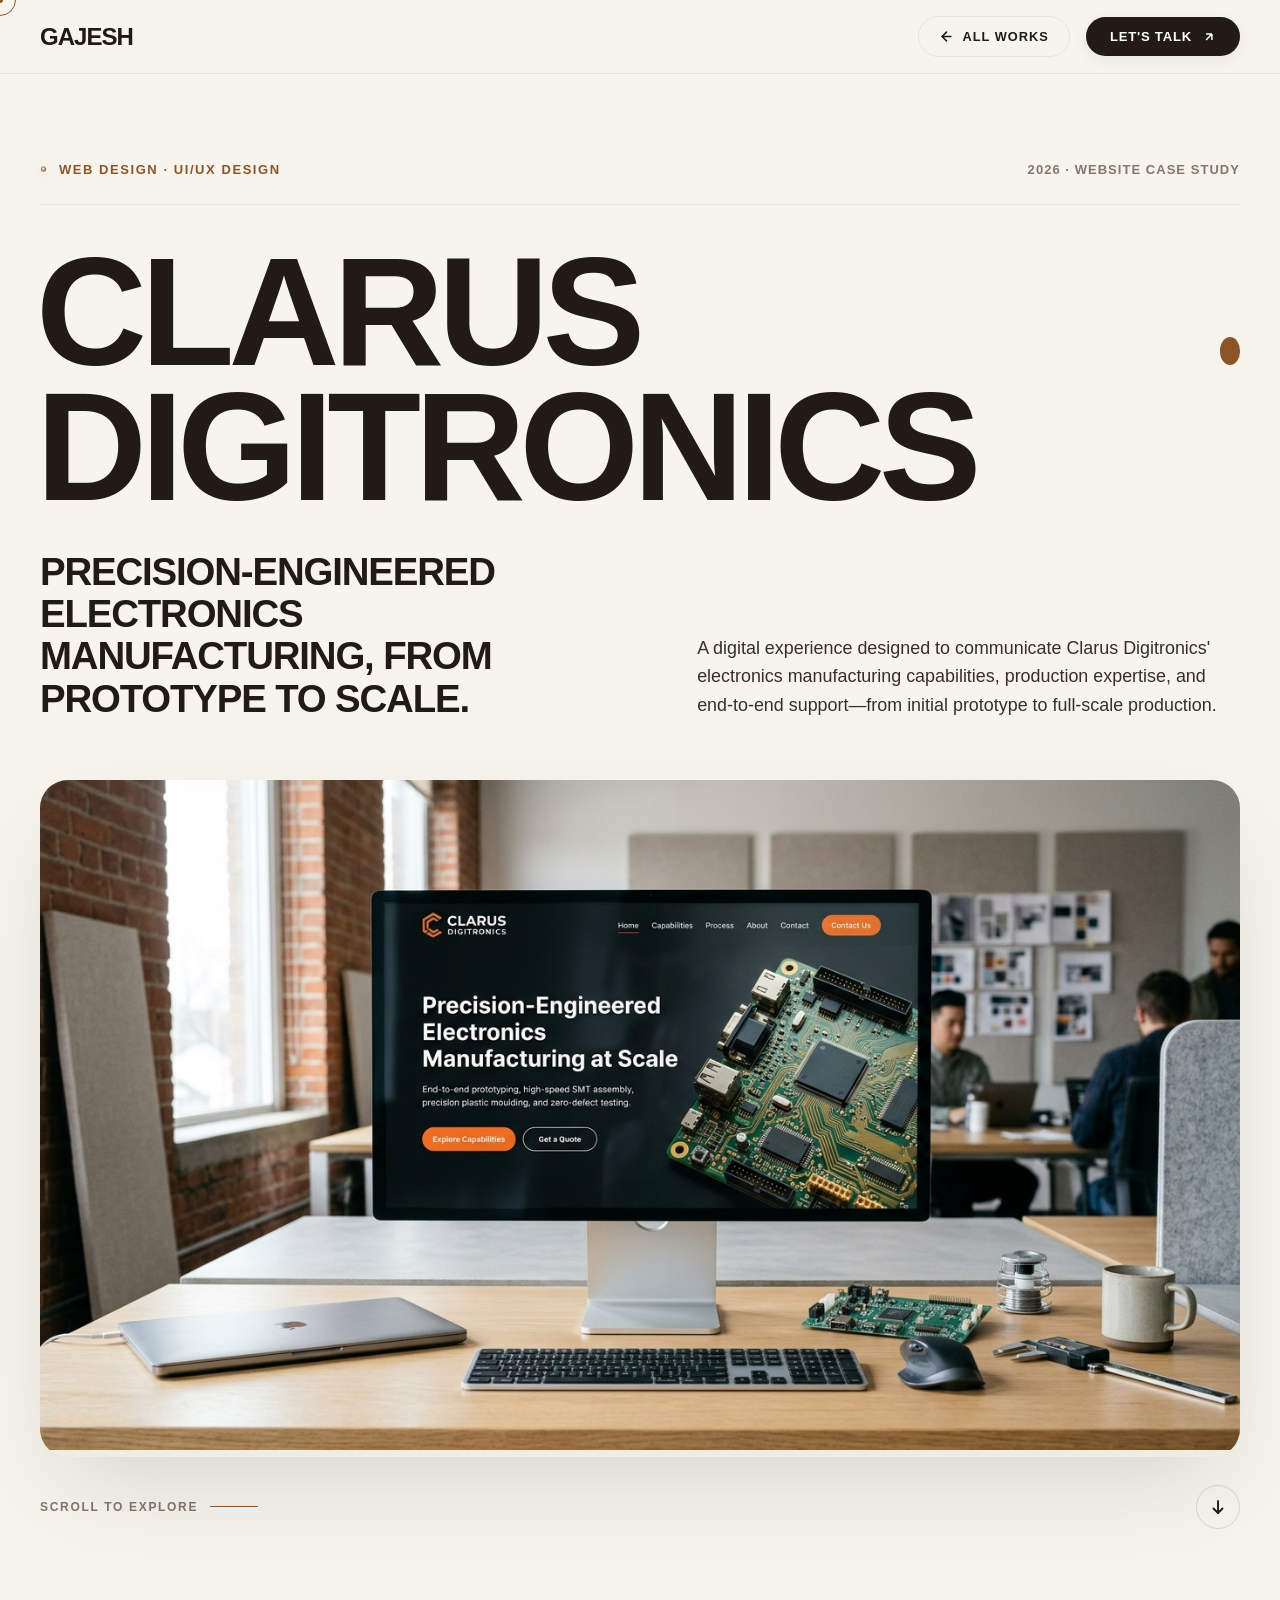
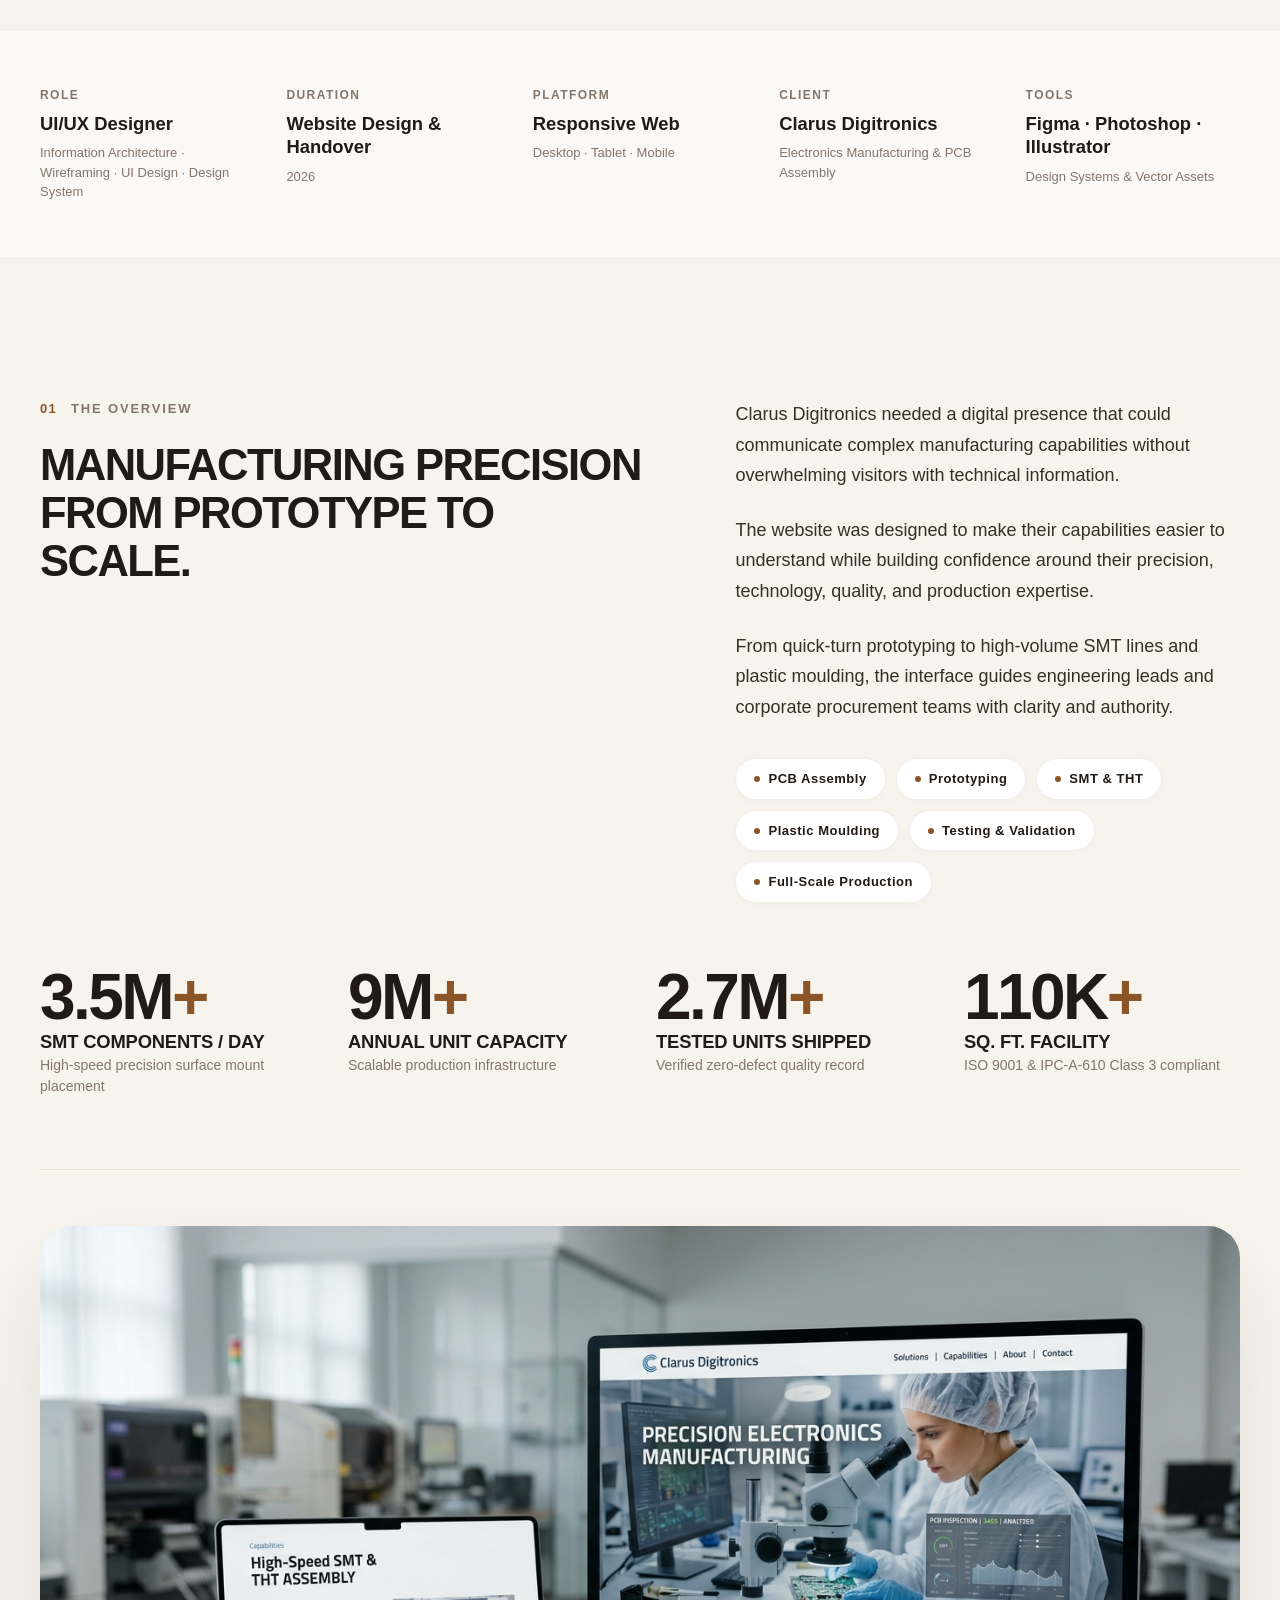
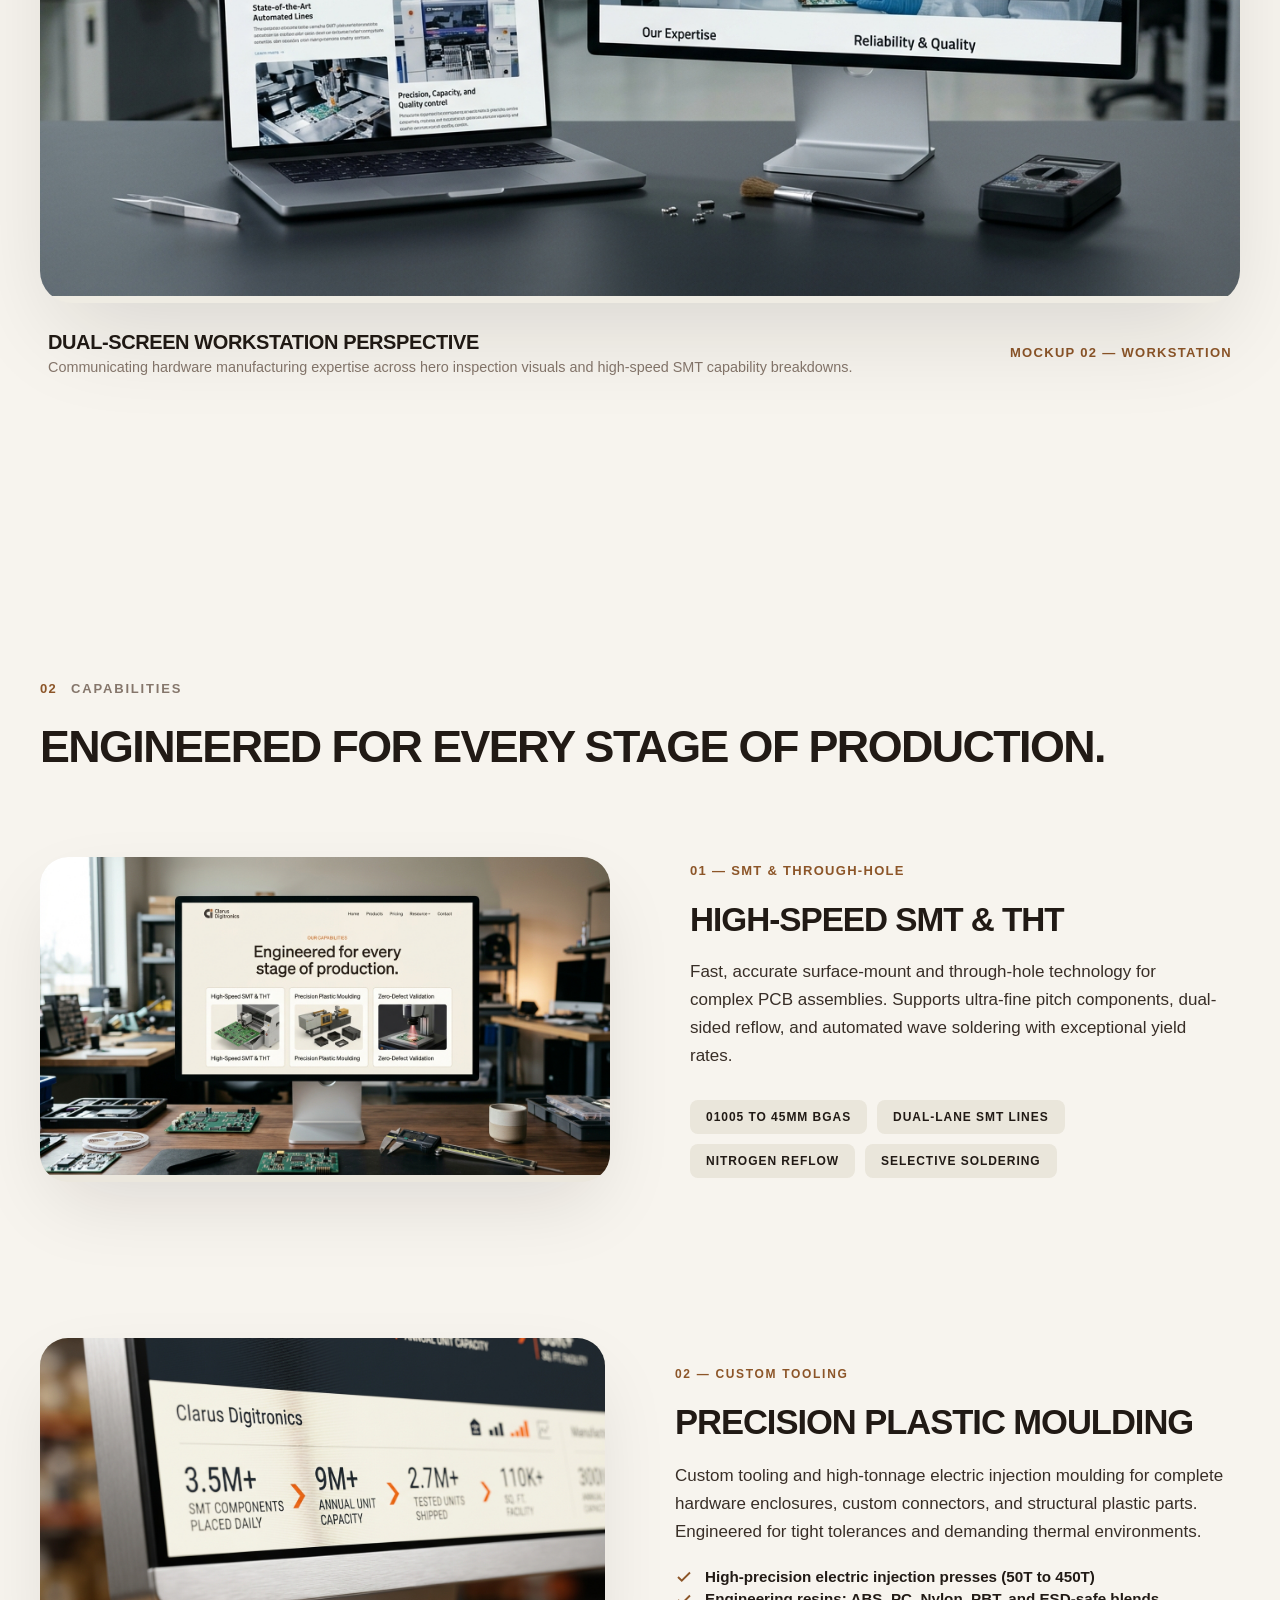
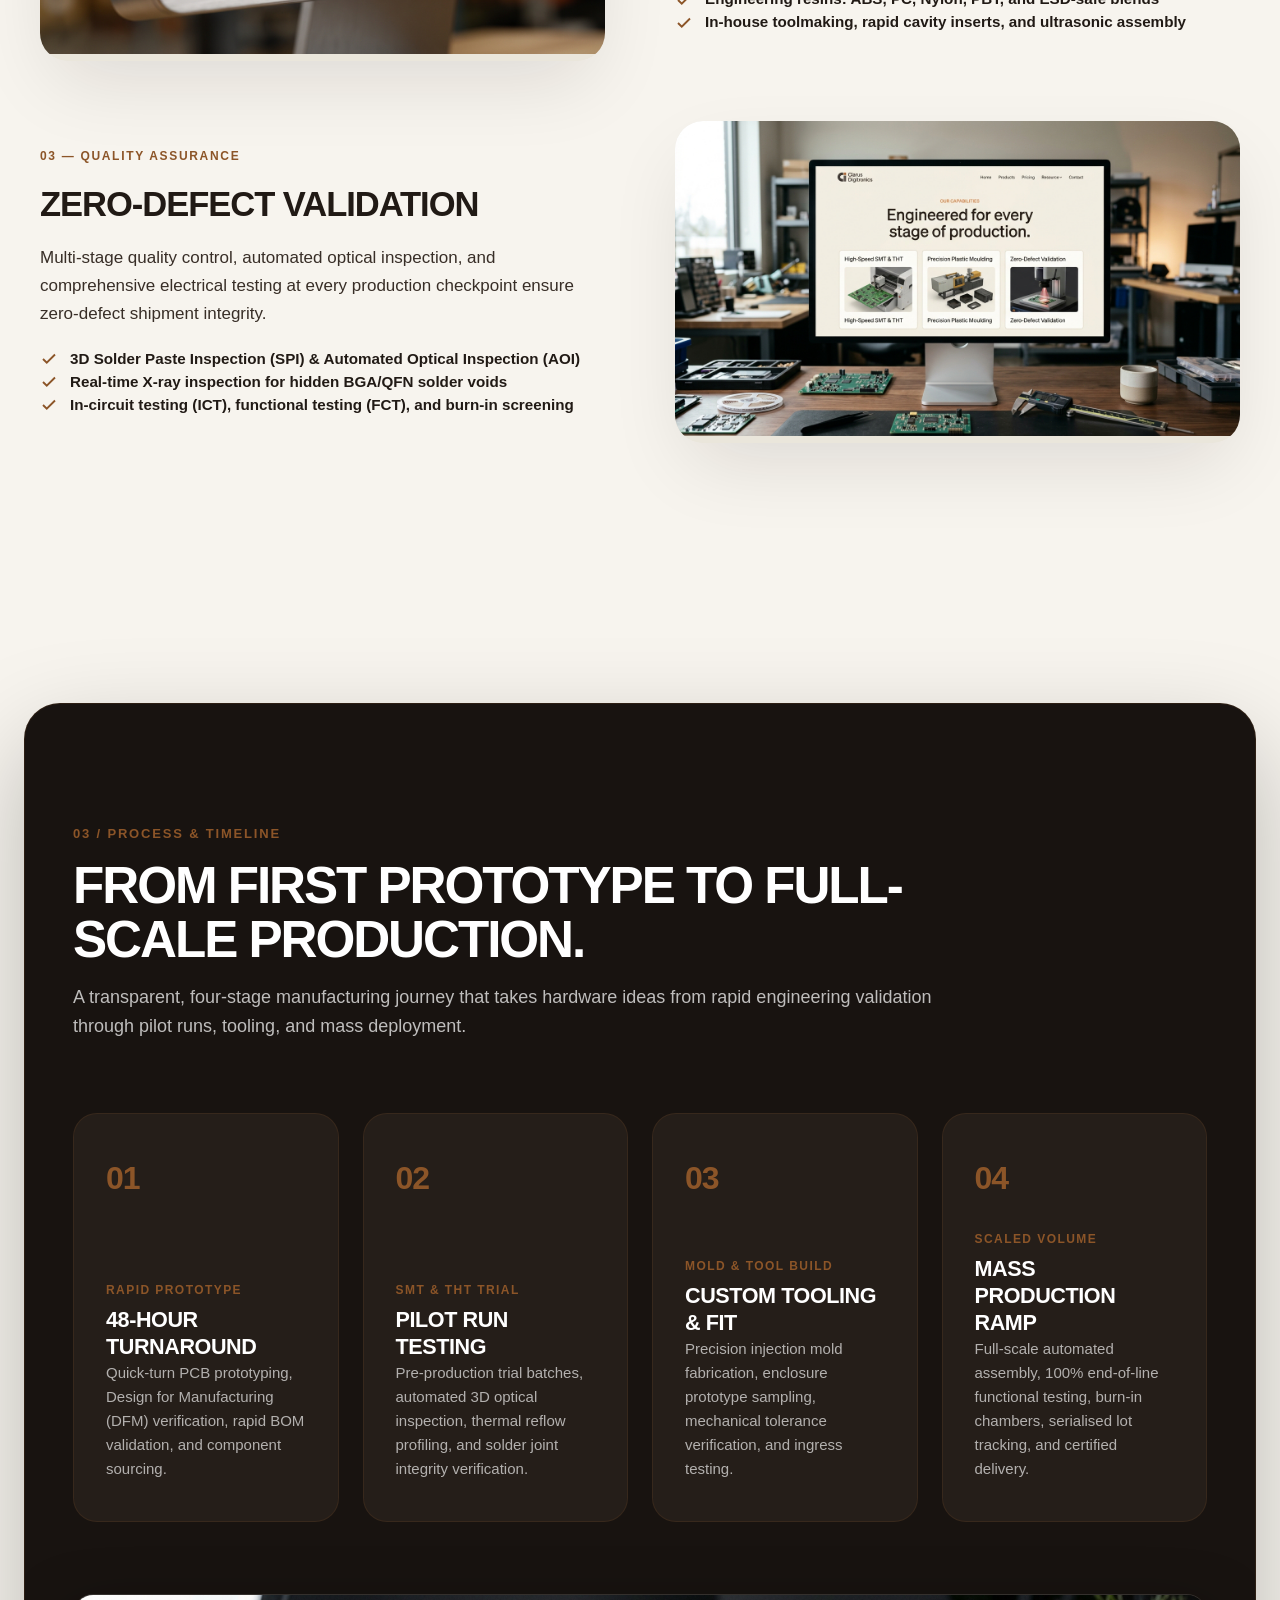
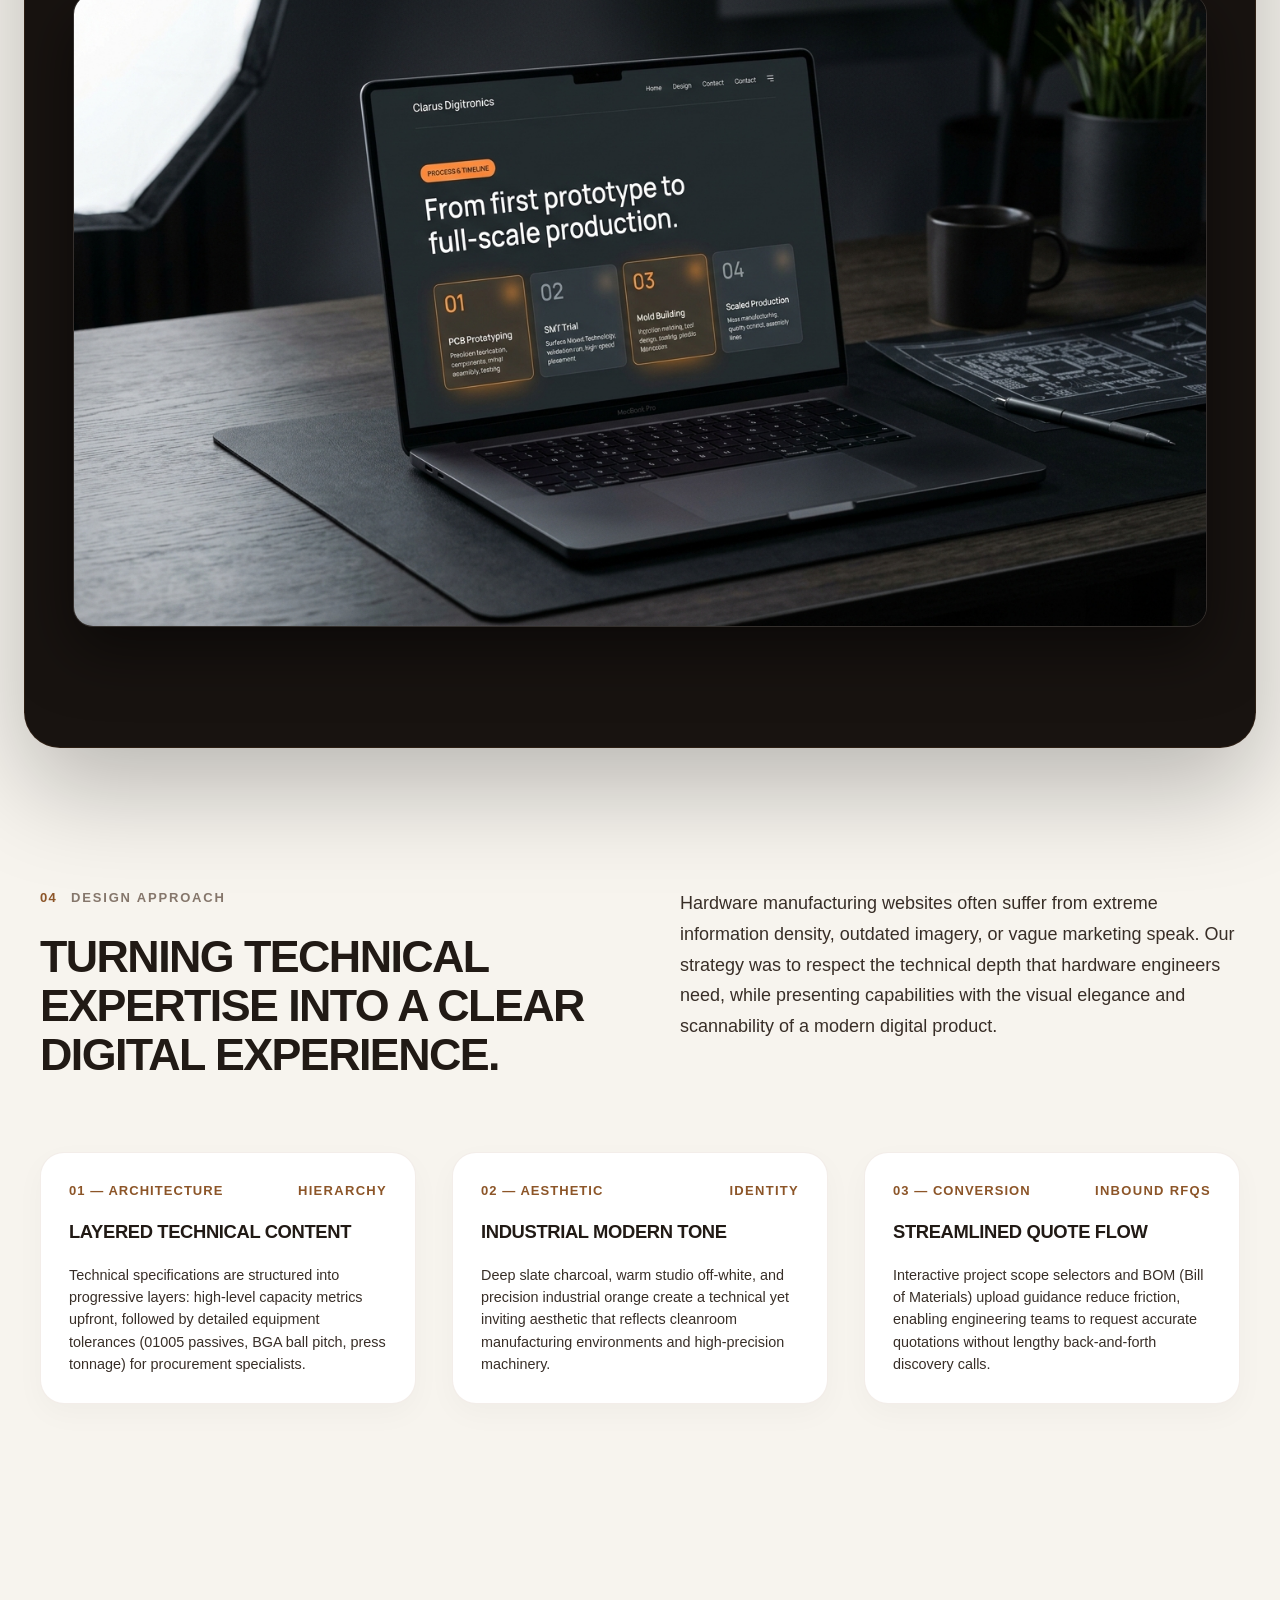
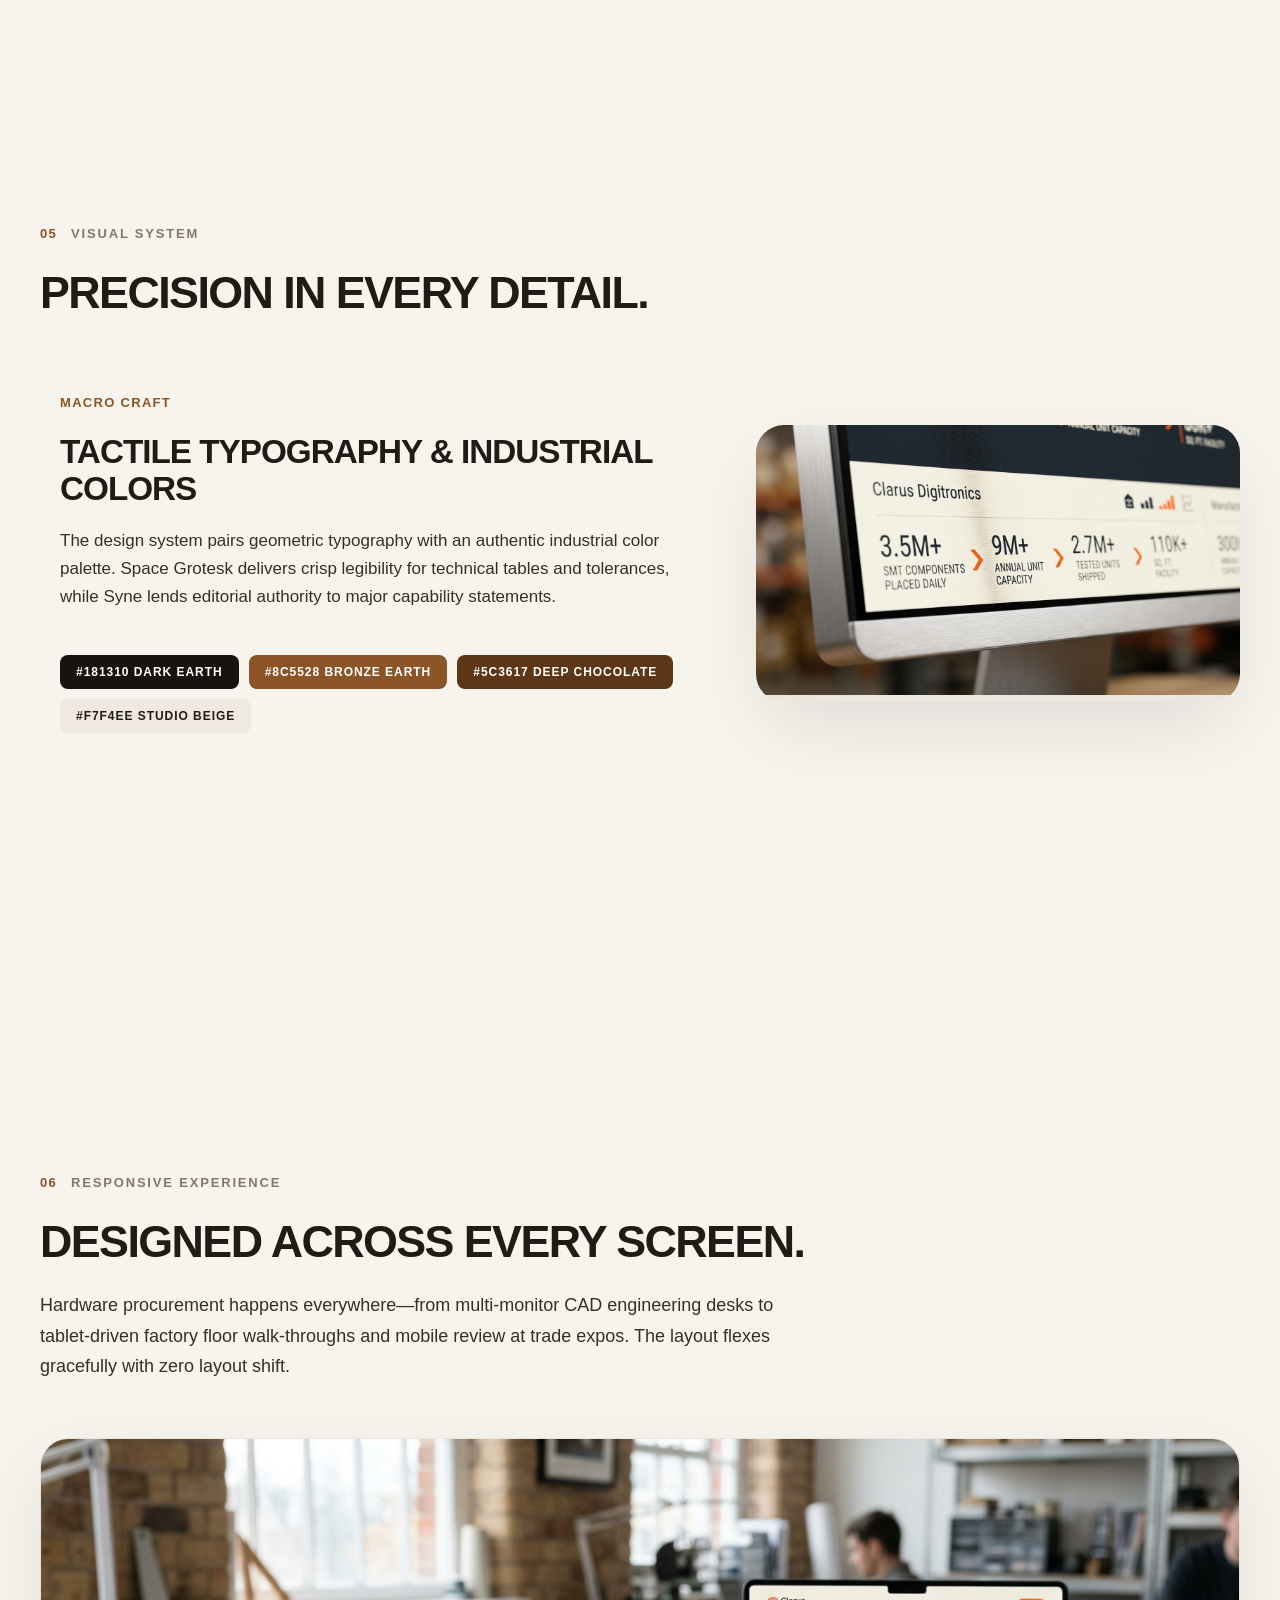
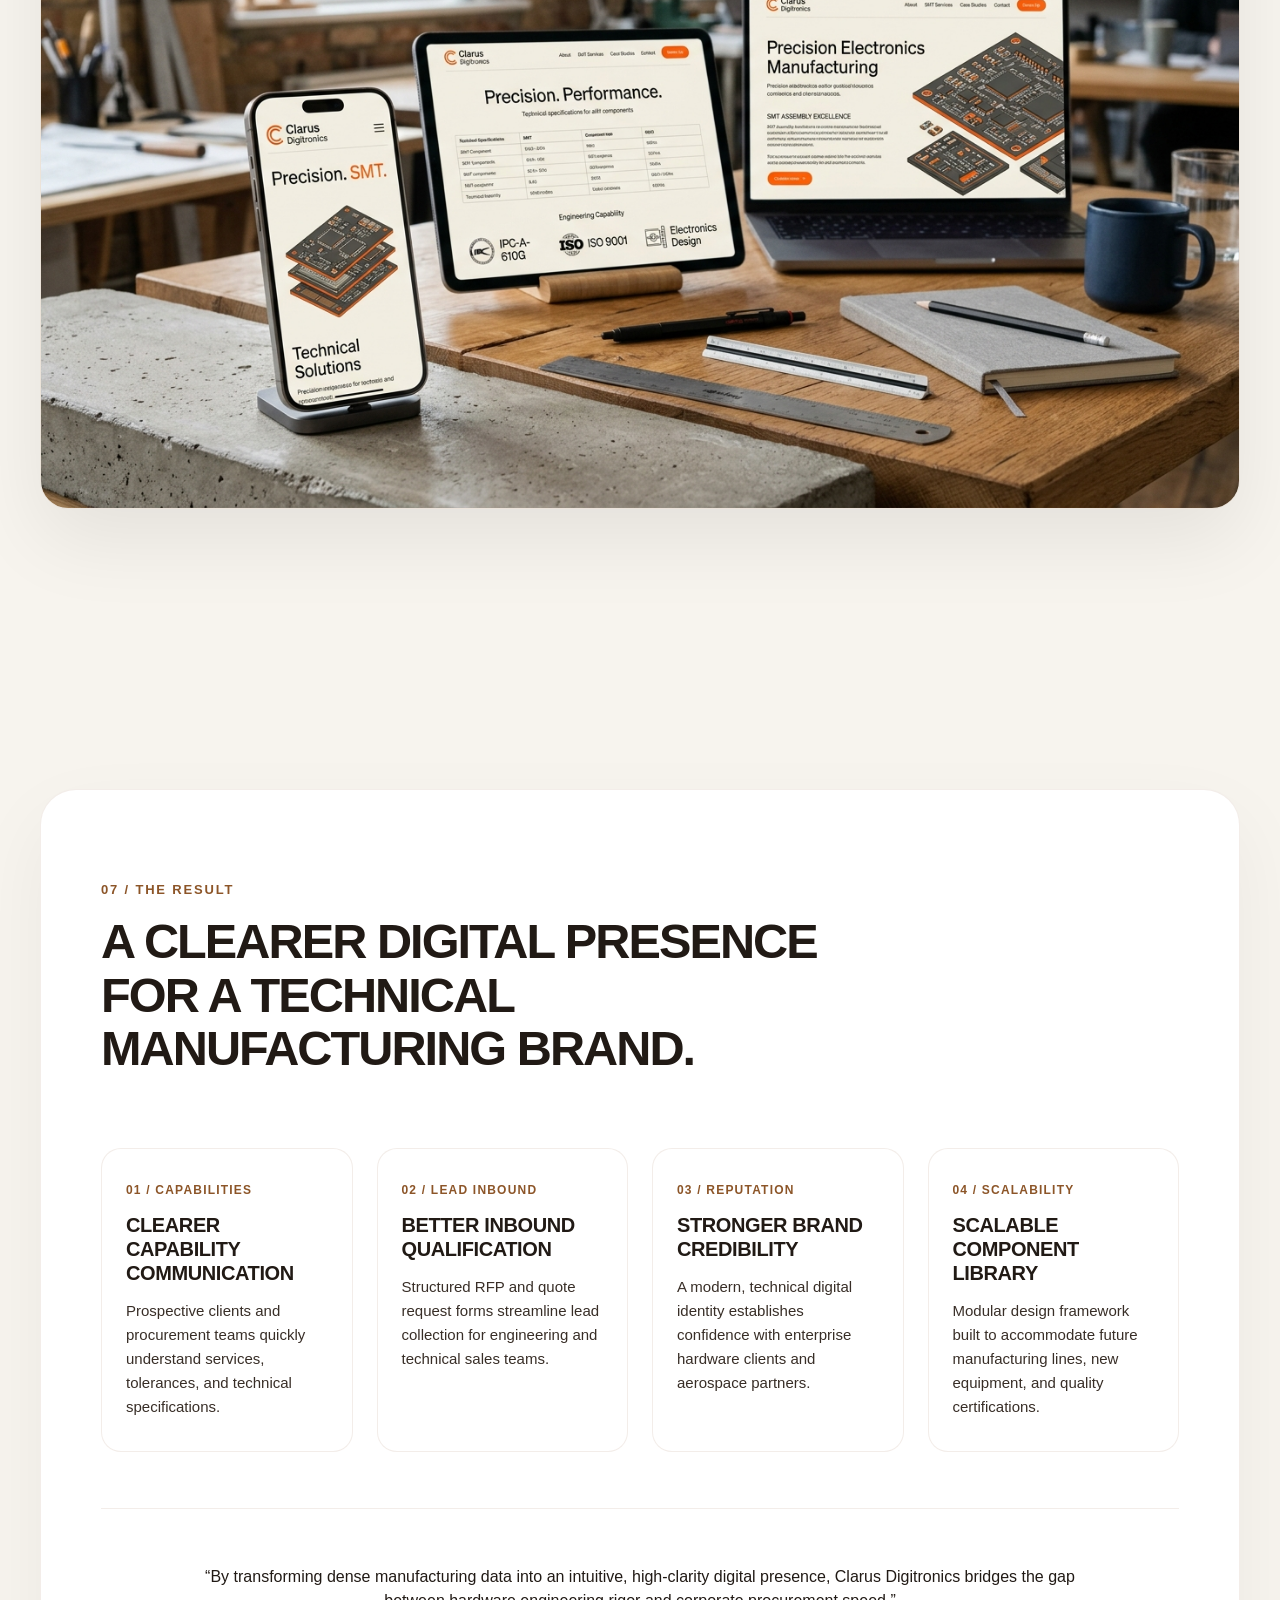
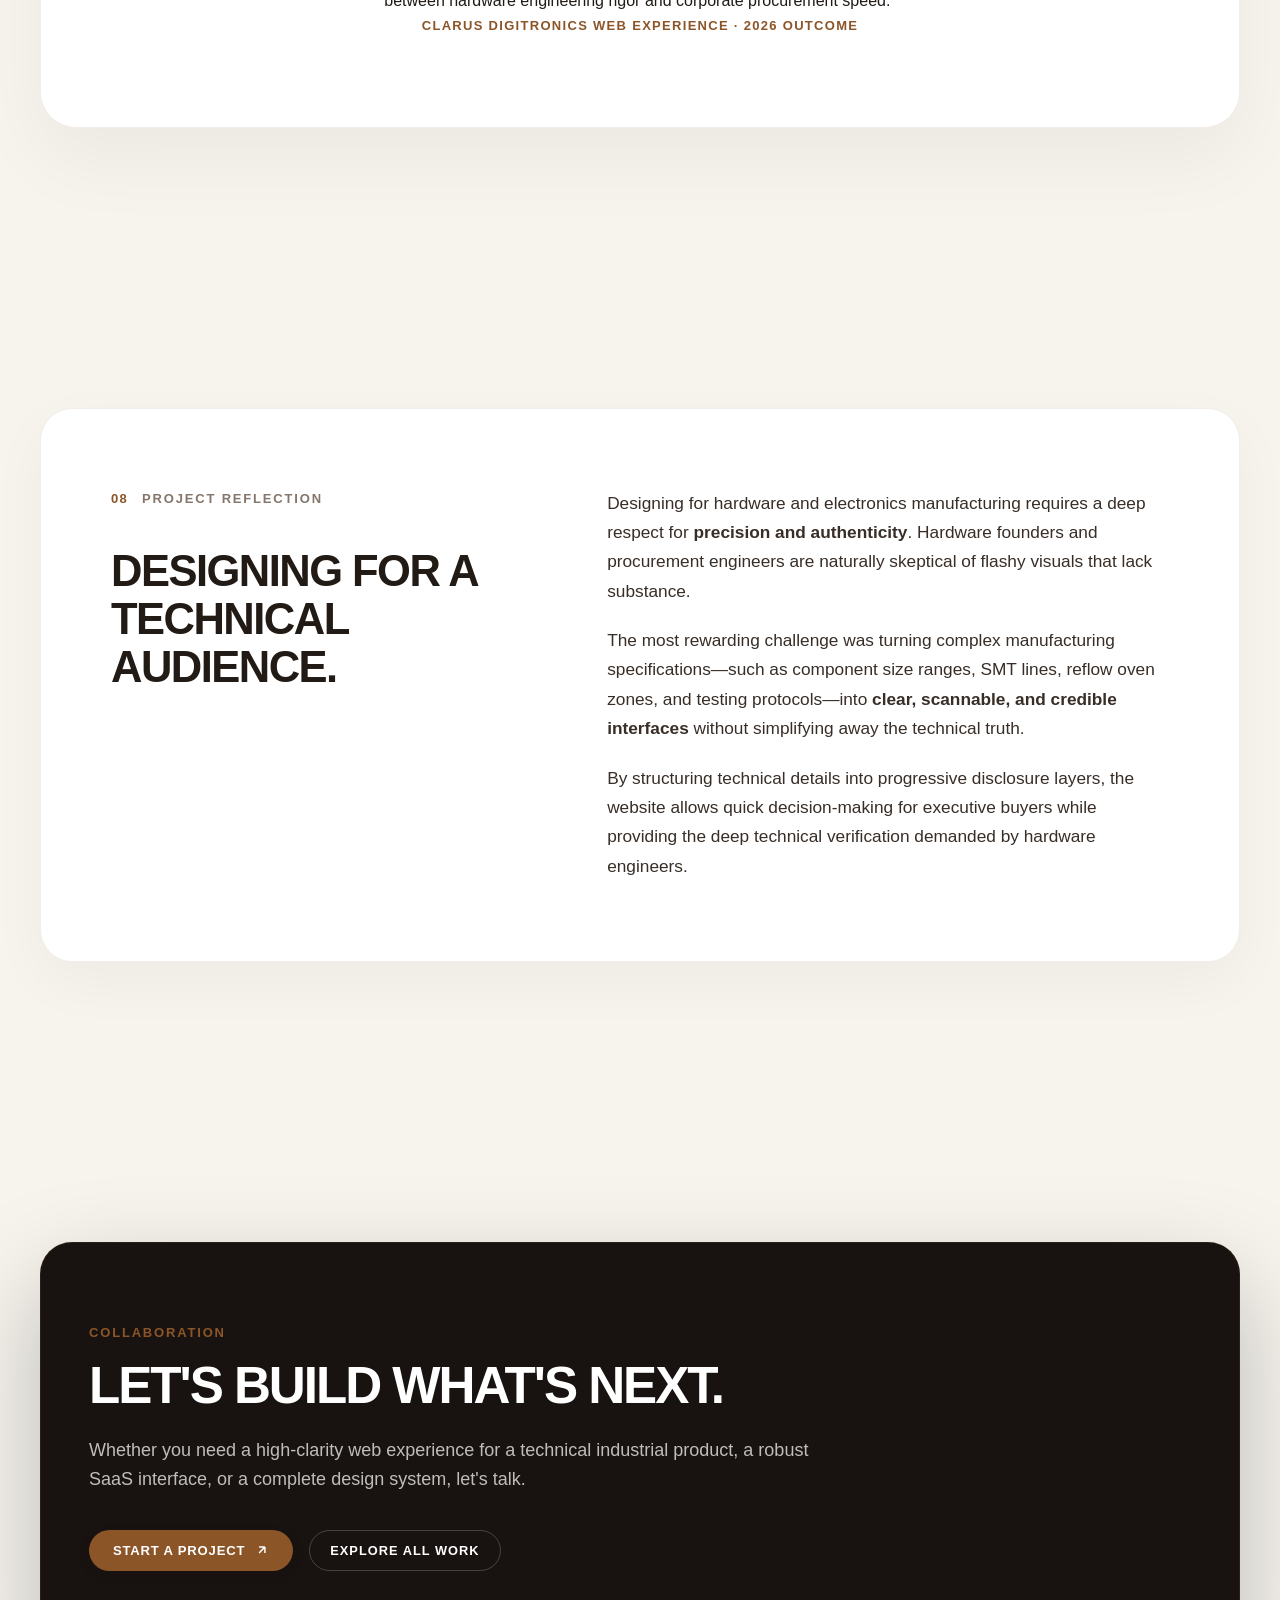
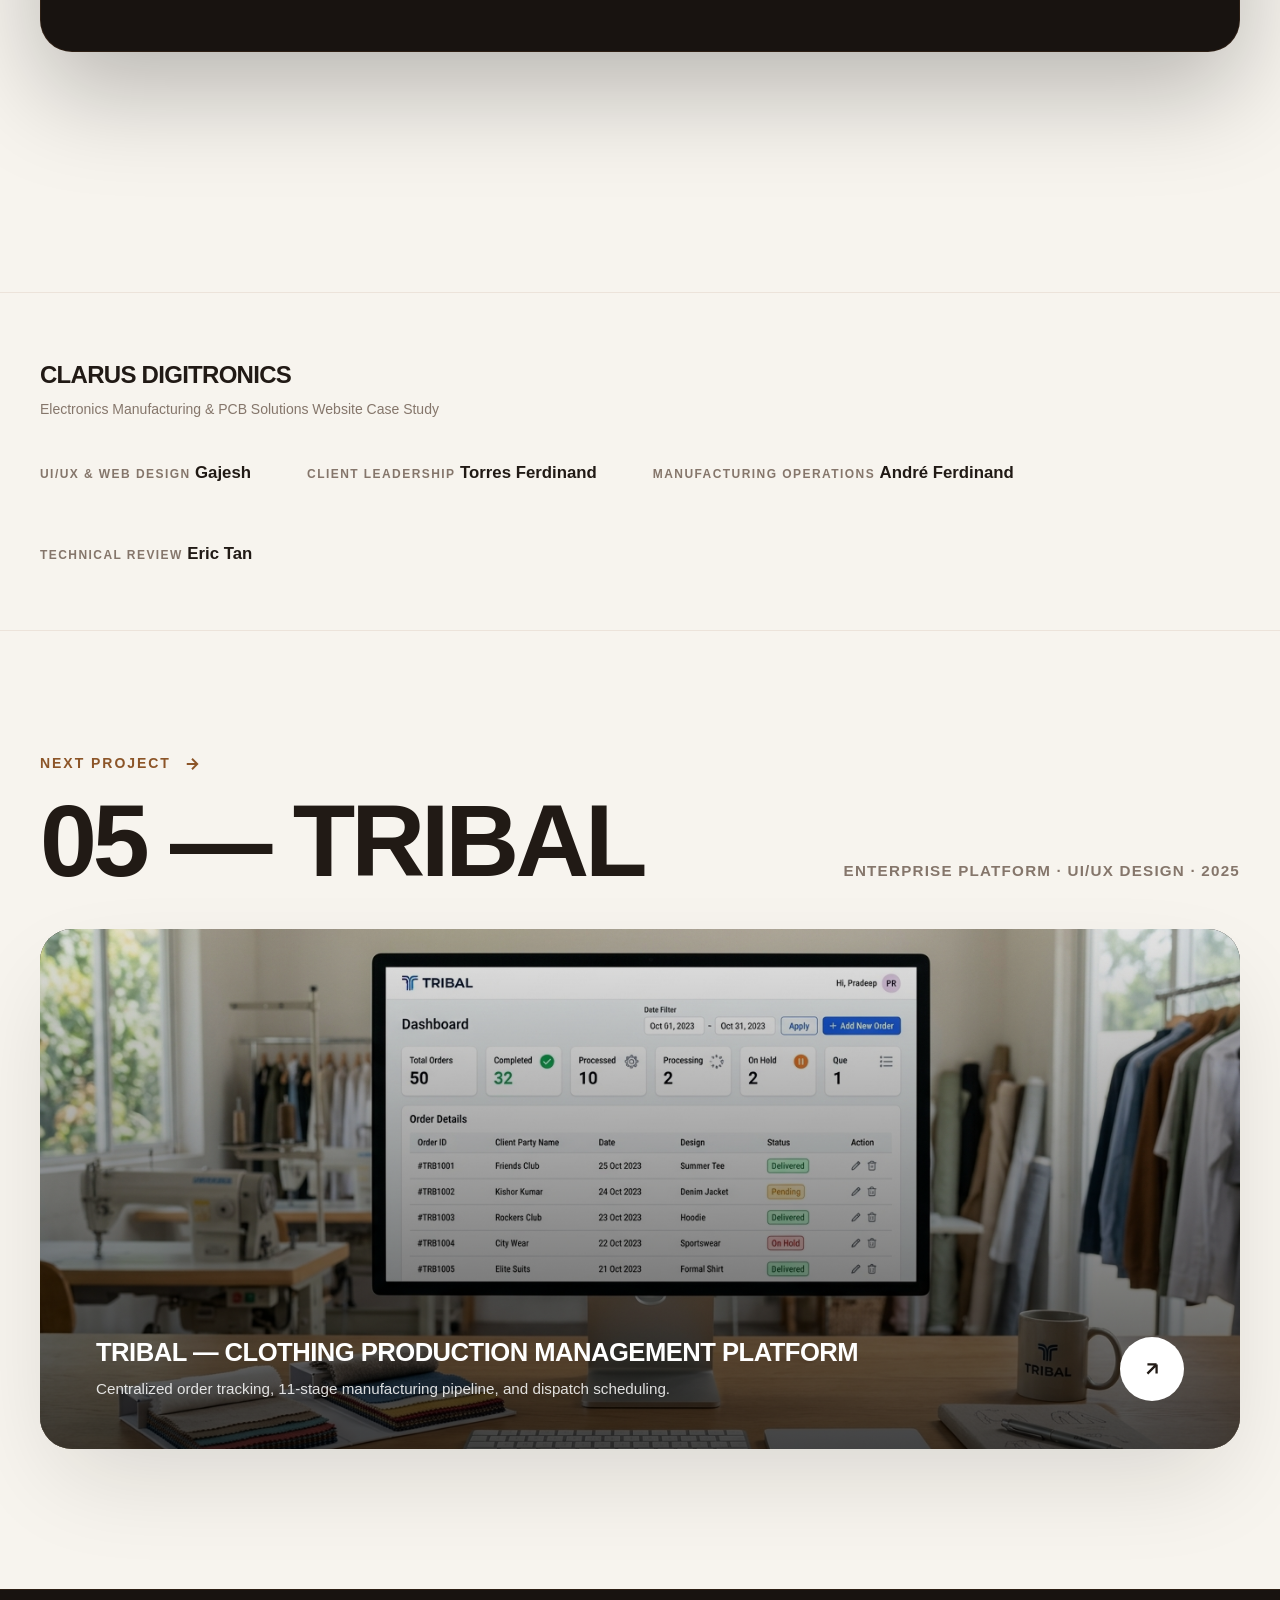
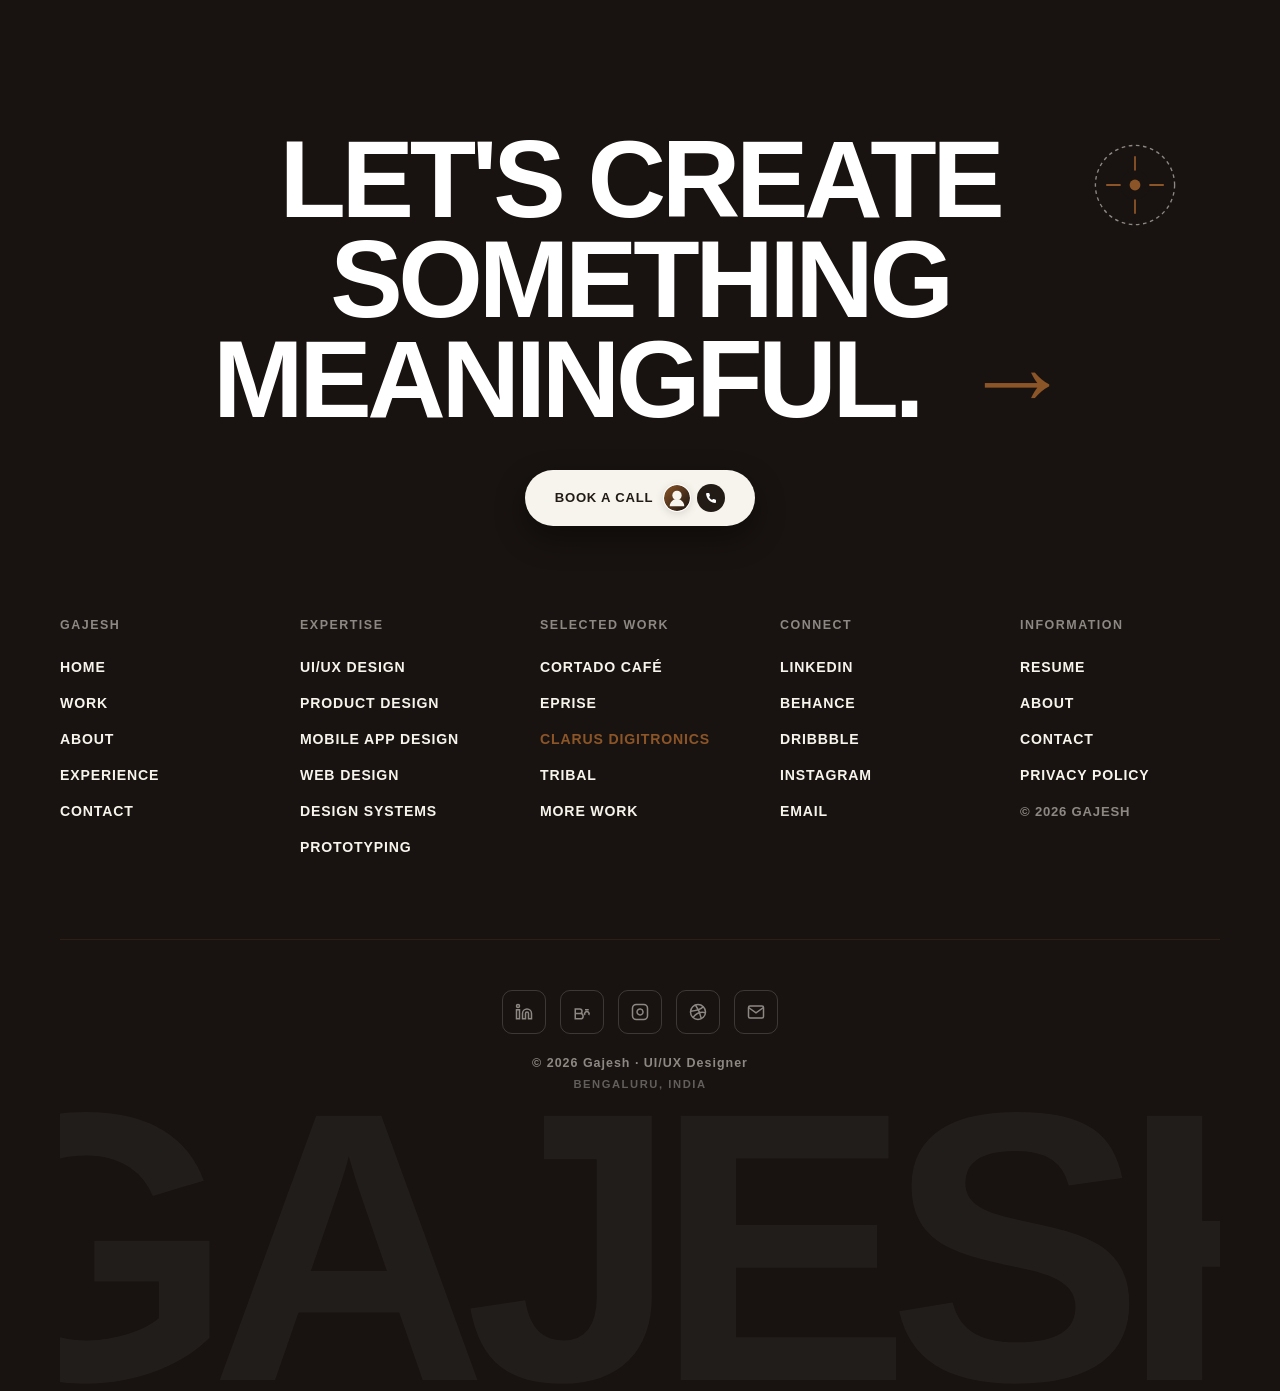
==== commit 497ab47b: "Implement full signature BrandAppArt editorial footer across all inner project pages" ====
--- a/clarus.html
+++ b/clarus.html
@@ -13,7 +13,7 @@
   
   <!-- Homepage Master Stylesheet + Case Study Extension -->
   <link rel="stylesheet" href="styles.css">
-  <link rel="stylesheet" href="cortado.css?v=3.0">
+  <link rel="stylesheet" href="cortado.css?v=3.5">
 </head>
 <body class="theme-clarus">
 
@@ -752,51 +752,71 @@
   </main>
 
   <!-- ==========================================================================
-       SITE FOOTER (BrandAppArt Architecture)
+       SIGNATURE HOMEPAGE FOOTER (BrandAppArt Architecture)
        ========================================================================== -->
-  <footer class="brand-appart-footer" id="site-footer">
-    <div class="container-content">
+  <footer class="brand-appart-footer" id="contact">
+    <div class="footer-inner-container">
       
-      <!-- Top Huge CTA Heading -->
-      <div class="footer-cta-band">
-        <span class="footer-eyebrow">LET'S COLLABORATE</span>
-        <h2 class="footer-huge-title">
-          HAVE A PROJECT<br>
-          <span class="title-highlight">IN MIND?</span>
+      <!-- Decorative Floating Object (Upper Right) -->
+      <div class="footer-decorative-object" id="footer-decor" aria-hidden="true">
+        <svg class="decor-badge-svg" width="90" height="90" viewBox="0 0 100 100" fill="none">
+          <circle cx="50" cy="50" r="44" stroke="#8E8883" stroke-width="1.5" stroke-dasharray="4 4"/>
+          <path d="M50 18 L50 82 M18 50 L82 50" stroke="var(--project-primary, #8C5528)" stroke-width="2"/>
+          <circle cx="50" cy="50" r="16" fill="var(--bg-dark, #181310)"/>
+          <circle cx="50" cy="50" r="6" fill="var(--project-primary, #8C5528)"/>
+        </svg>
+      </div>
+
+      <!-- Footer Hero CTA (Top Center) -->
+      <div class="footer-hero-cta">
+        <h2 class="footer-giant-headline">
+          <span class="f-headline-line">LET'S CREATE</span>
+          <span class="f-headline-line">SOMETHING</span>
+          <span class="f-headline-line">MEANINGFUL. <span class="orange-arrow-accent">→</span></span>
         </h2>
-        <div class="footer-cta-row">
-          <button class="cta-talk-btn footer-cta-action" id="footer-talk-btn">
-            <span>GET IN TOUCH</span>
-            <svg class="btn-arrow" width="16" height="16" viewBox="0 0 24 24" fill="none" stroke="currentColor" stroke-width="2.5">
-              <path d="M7 17L17 7M17 7H7M17 7V17"/>
-            </svg>
+
+        <div class="book-a-call-wrapper">
+          <button class="cta-talk-btn book-call-btn" id="book-call-trigger" aria-label="Book a call or start a project">
+            <span>BOOK A CALL</span>
+            <span class="avatar-phone-duo">
+              <span class="hero-avatar-circle" title="Gajesh">
+                <img src="data:image/svg+xml,%3Csvg xmlns='http://www.w3.org/2000/svg' viewBox='0 0 100 100'%3E%3Cdefs%3E%3ClinearGradient id='g' x1='0%25' y1='0%25' x2='100%25' y2='100%25'%3E%3Cstop offset='0%25' stop-color='%238C5528'/%3E%3Cstop offset='100%25' stop-color='%23181310'/%3E%3C/linearGradient%3E%3C/defs%3E%3Ccircle cx='50' cy='50' r='50' fill='url(%23g)'/%3E%3Ccircle cx='50' cy='40' r='18' fill='%23F7F4EE'/%3E%3Cpath d='M22 82c0-15.5 12.5-28 28-28s28 12.5 28 28' fill='%23F7F4EE'/%3E%3C/svg%3E" alt="Gajesh Profile" class="hero-avatar-img">
+              </span>
+              <span class="phone-icon-circle">
+                <svg width="12" height="12" viewBox="0 0 24 24" fill="currentColor">
+                  <path d="M22 16.92v3a2 2 0 0 1-2.18 2 19.79 19.79 0 0 1-8.63-3.07 19.5 19.5 0 0 1-6-6 19.79 19.79 0 0 1-3.07-8.67A2 2 0 0 1 4.11 2h3a2 2 0 0 1 2 1.72 12.84 12.84 0 0 0 .7 2.81 2 2 0 0 1-.45 2.11L8.09 9.91a16 16 0 0 0 6 6l1.27-1.27a2 2 0 0 1 2.11-.45 12.84 12.84 0 0 0 2.81.7A2 2 0 0 1 22 16.92z"/>
+                </svg>
+              </span>
+            </span>
           </button>
-          <a href="mailto:gajesh@example.com" class="footer-email-link">
-            <span>gajesh@example.com</span>
-          </a>
-        </div>
-      </div>
-
-      <!-- 5-Column Navigation Grid -->
+        </div>
+      </div>
+
+      <!-- Multi-Column Footer Navigation (5 Columns Matching Homepage) -->
       <div class="footer-nav-grid">
         
-        <!-- COLUMN 01: Brand Statement -->
-        <div class="f-brand-col">
-          <a href="index.html" class="brand-logo footer-logo">GAJESH</a>
-          <p class="f-brand-desc">
-            Product Designer &amp; UI/UX specialist focused on crafting high-clarity SaaS interfaces, mobile applications, and digital brand experiences.
-          </p>
-        </div>
-
-        <!-- COLUMN 02: Quick Navigation -->
+        <!-- COLUMN 01: Gajesh -->
         <div class="f-nav-col">
-          <h4 class="f-col-title">NAVIGATION</h4>
+          <h4 class="f-col-title">GAJESH</h4>
           <ul class="f-link-list">
-            <li><a href="index.html#home" class="f-link">HOME <span class="f-hover-arrow">→</span></a></li>
-            <li><a href="index.html#work" class="f-link">SELECTED WORK <span class="f-hover-arrow">→</span></a></li>
-            <li><a href="index.html#about" class="f-link">ABOUT ME <span class="f-hover-arrow">→</span></a></li>
-            <li><a href="index.html#services" class="f-link">SERVICES <span class="f-hover-arrow">→</span></a></li>
+            <li><a href="index.html#hero" class="f-link">HOME <span class="f-hover-arrow">→</span></a></li>
+            <li><a href="index.html#work" class="f-link">WORK <span class="f-hover-arrow">→</span></a></li>
+            <li><a href="index.html#about" class="f-link">ABOUT <span class="f-hover-arrow">→</span></a></li>
+            <li><a href="index.html#experience" class="f-link">EXPERIENCE <span class="f-hover-arrow">→</span></a></li>
             <li><a href="index.html#contact" class="f-link">CONTACT <span class="f-hover-arrow">→</span></a></li>
+          </ul>
+        </div>
+
+        <!-- COLUMN 02: Expertise -->
+        <div class="f-nav-col">
+          <h4 class="f-col-title">EXPERTISE</h4>
+          <ul class="f-link-list">
+            <li><a href="index.html#expertise" class="f-link">UI/UX DESIGN <span class="f-hover-arrow">→</span></a></li>
+            <li><a href="index.html#expertise" class="f-link">PRODUCT DESIGN <span class="f-hover-arrow">→</span></a></li>
+            <li><a href="index.html#expertise" class="f-link">MOBILE APP DESIGN <span class="f-hover-arrow">→</span></a></li>
+            <li><a href="index.html#expertise" class="f-link">WEB DESIGN <span class="f-hover-arrow">→</span></a></li>
+            <li><a href="index.html#expertise" class="f-link">DESIGN SYSTEMS <span class="f-hover-arrow">→</span></a></li>
+            <li><a href="index.html#expertise" class="f-link">PROTOTYPING <span class="f-hover-arrow">→</span></a></li>
           </ul>
         </div>
 
@@ -804,11 +824,11 @@
         <div class="f-nav-col">
           <h4 class="f-col-title">SELECTED WORK</h4>
           <ul class="f-link-list">
-            <li><a href="cortado.html" class="f-link">CORTADO CAFÉ <span class="f-hover-arrow">→</span></a></li>
-            <li><a href="eprise.html" class="f-link">ePRISE <span class="f-hover-arrow">→</span></a></li>
-            <li><a href="clarus.html" class="f-link" style="color: var(--accent-orange); font-weight: 700;">CLARUS DIGITRONICS <span class="f-hover-arrow">→</span></a></li>
-            <li><a href="index.html#work" class="f-link">BARAKHA <span class="f-hover-arrow">→</span></a></li>
-            <li><a href="index.html#work" class="f-link">MORE WORK <span class="f-hover-arrow">→</span></a></li>
+            <li><a href="cortado.html" class="f-link" data-project="Cortado Cafe">CORTADO CAFÉ <span class="f-hover-arrow">→</span></a></li>
+            <li><a href="eprise.html" class="f-link" data-project="ePRISE SaaS">ePRISE <span class="f-hover-arrow">→</span></a></li>
+            <li><a href="clarus.html" class="f-link active-project" data-project="Clarus Digitronics">CLARUS DIGITRONICS <span class="f-hover-arrow">→</span></a></li>
+            <li><a href="tribal.html" class="f-link" data-project="Tribal Operations">TRIBAL <span class="f-hover-arrow">→</span></a></li>
+            <li><a href="index.html#see-more-work" class="f-link">MORE WORK <span class="f-hover-arrow">→</span></a></li>
           </ul>
         </div>
 
@@ -816,36 +836,57 @@
         <div class="f-nav-col">
           <h4 class="f-col-title">CONNECT</h4>
           <ul class="f-link-list">
-            <li><a href="https://linkedin.com" target="_blank" rel="noopener" class="f-link">LINKEDIN <span class="f-hover-arrow">↗</span></a></li>
-            <li><a href="https://twitter.com" target="_blank" rel="noopener" class="f-link">X (TWITTER) <span class="f-hover-arrow">↗</span></a></li>
-            <li><a href="https://dribbble.com" target="_blank" rel="noopener" class="f-link">DRIBBBLE <span class="f-hover-arrow">↗</span></a></li>
-            <li><a href="https://github.com" target="_blank" rel="noopener" class="f-link">GITHUB <span class="f-hover-arrow">↗</span></a></li>
+            <li><a href="https://linkedin.com" target="_blank" rel="noopener" class="f-link">LINKEDIN <span class="f-hover-arrow">→</span></a></li>
+            <li><a href="https://behance.net" target="_blank" rel="noopener" class="f-link">BEHANCE <span class="f-hover-arrow">→</span></a></li>
+            <li><a href="https://dribbble.com" target="_blank" rel="noopener" class="f-link">DRIBBBLE <span class="f-hover-arrow">→</span></a></li>
+            <li><a href="https://instagram.com" target="_blank" rel="noopener" class="f-link">INSTAGRAM <span class="f-hover-arrow">→</span></a></li>
+            <li><a href="mailto:gajesh.uiux@gmail.com" class="f-link">EMAIL <span class="f-hover-arrow">→</span></a></li>
           </ul>
         </div>
 
-        <!-- COLUMN 05: Location & Availability -->
+        <!-- COLUMN 05: Information -->
         <div class="f-nav-col">
-          <h4 class="f-col-title">LOCATION</h4>
-          <p class="f-text-block">BASED IN BANGALORE, INDIA</p>
-          <p class="f-text-block">WORKING GLOBALLY (REMOTE)</p>
-          <div class="f-status-pill">
-            <span class="status-indicator-dot"></span>
-            <span>AVAILABLE FOR Q1/Q2 2026</span>
-          </div>
-        </div>
-
-      </div>
-
-      <!-- Copyright Sub-Footer Bar -->
-      <div class="sub-footer-bar">
-        <div class="sub-footer-left">
-          <span>© 2026 GAJESH. ALL RIGHTS RESERVED.</span>
-        </div>
-        <div class="sub-footer-right">
-          <span>PORTFOLIO EDITORIAL EDITION</span>
-          <span class="sub-footer-dot">·</span>
-          <span>DESIGNED WITH PRECISION</span>
-        </div>
+          <h4 class="f-col-title">INFORMATION</h4>
+          <ul class="f-link-list">
+            <li><a href="index.html#resume" class="f-link">RESUME <span class="f-hover-arrow">→</span></a></li>
+            <li><a href="index.html#about" class="f-link">ABOUT <span class="f-hover-arrow">→</span></a></li>
+            <li><a href="javascript:void(0)" onclick="openModal('Clarus Digitronics Inquiry')" class="f-link">CONTACT <span class="f-hover-arrow">→</span></a></li>
+            <li><a href="#" class="f-link">PRIVACY POLICY <span class="f-hover-arrow">→</span></a></li>
+            <li><span class="f-info-text">© 2026 GAJESH</span></li>
+          </ul>
+        </div>
+
+      </div>
+
+      <!-- Outlined Square Social Icons & Copyright -->
+      <div class="footer-bottom-meta">
+        <div class="footer-social-row">
+          <a href="https://linkedin.com" target="_blank" rel="noopener" class="social-sq-btn" aria-label="LinkedIn">
+            <svg width="18" height="18" viewBox="0 0 24 24" fill="none" stroke="currentColor" stroke-width="2"><path d="M16 8a6 6 0 0 1 6 6v7h-4v-7a2 2 0 0 0-2-2 2 2 0 0 0-2 2v7h-4v-7a6 6 0 0 1 6-6z"/><rect x="2" y="9" width="4" height="12"/><circle cx="4" cy="4" r="2"/></svg>
+          </a>
+          <a href="https://behance.net" target="_blank" rel="noopener" class="social-sq-btn" aria-label="Behance">
+            <svg width="18" height="18" viewBox="0 0 24 24" fill="none" stroke="currentColor" stroke-width="2"><path d="M3 8h6a3 3 0 0 1 0 6H3V8zm0 6h7a3.5 3.5 0 0 1 0 7H3v-7zm13-5h5M16 16a3 3 0 1 1 5 0"/></svg>
+          </a>
+          <a href="https://instagram.com" target="_blank" rel="noopener" class="social-sq-btn" aria-label="Instagram">
+            <svg width="18" height="18" viewBox="0 0 24 24" fill="none" stroke="currentColor" stroke-width="2"><rect x="2" y="2" width="20" height="20" rx="5" ry="5"/><path d="M16 11.37A4 4 0 1 1 12.63 8 4 4 0 0 1 16 11.37z"/><line x1="17.5" y1="6.5" x2="17.51" y2="6.5"/></svg>
+          </a>
+          <a href="https://dribbble.com" target="_blank" rel="noopener" class="social-sq-btn" aria-label="Dribbble">
+            <svg width="18" height="18" viewBox="0 0 24 24" fill="none" stroke="currentColor" stroke-width="2"><circle cx="12" cy="12" r="10"/><path d="M19.13 5.09C15.22 9.14 10 10.44 2.25 10.94"/><path d="M21.75 12.84c-6.62-1.41-12.14 1-16.38 6.32"/><path d="M8.56 2.75c4.37 6 6 9.42 8 18.5"/></svg>
+          </a>
+          <a href="mailto:gajesh.uiux@gmail.com" class="social-sq-btn" aria-label="Email">
+            <svg width="18" height="18" viewBox="0 0 24 24" fill="none" stroke="currentColor" stroke-width="2"><path d="M4 4h16c1.1 0 2 .9 2 2v12c0 1.1-.9 2-2 2H4c-1.1 0-2-.9-2-2V6c0-1.1.9-2 2-2z"/><polyline points="22,6 12,13 2,6"/></svg>
+          </a>
+        </div>
+
+        <div class="footer-copyright-block">
+          <p>© 2026 Gajesh · UI/UX Designer</p>
+          <span class="f-location-tag">BENGALURU, INDIA</span>
+        </div>
+      </div>
+
+      <!-- Oversized Background Wordmark (GAJESH) -->
+      <div class="footer-giant-wordmark-container" aria-hidden="true">
+        <h1 class="giant-wordmark-text" id="giant-wordmark">GAJESH</h1>
       </div>
 
     </div>
@@ -908,7 +949,7 @@
   </div>
 
   <!-- Shared Homepage Script (Cursor, Modal, Magnetic Buttons) -->
-  <script src="script.js?v=2.2"></script>
+  <script src="script.js?v=2.5"></script>
 
   <!-- Interactive Modal & Scroll Scripts -->
   <script>
--- a/styles.css
+++ b/styles.css
@@ -1244,298 +1244,6 @@
   box-shadow: 0 8px 20px var(--accent-orange-glow);
 }
 
-/* ==========================================================================
-   HOMEPAGE PROJECT-SPECIFIC COLOR IDENTITIES
-   Cortado: Warm Orange | ePrise: Premium Purple | TRIBAL: Professional Blue | Clarus: Industrial Brown
-   ========================================================================== */
-
-/* --------------------------------------------------------------------------
-   01. CORTADO — WARM ORANGE / TERRACOTTA
-   -------------------------------------------------------------------------- */
-.project-article[data-project="Cortado"] .project-visual-wrapper,
-.project-visual-wrapper.mobile-app-wrapper {
-  background: linear-gradient(140deg, #E2723A 0%, #D4622B 50%, #BD4E1C 100%);
-  border: 1.5px solid rgba(212, 98, 43, 0.28);
-}
-
-.project-article[data-project="Cortado"]:hover .project-visual-wrapper,
-.project-article:has(.mobile-app-wrapper):hover .project-visual-wrapper {
-  border-color: #9E380D;
-  box-shadow: 0 24px 60px rgba(158, 56, 13, 0.22);
-}
-
-.project-article[data-project="Cortado"] .project-gradient-overlay,
-.mobile-app-wrapper .project-gradient-overlay {
-  background: linear-gradient(
-    180deg, 
-    rgba(255, 246, 238, 0.94) 0%, 
-    rgba(226, 114, 58, 0.22) 36%, 
-    rgba(212, 98, 43, 0.32) 64%, 
-    rgba(253, 242, 233, 0.96) 100%
-  );
-}
-
-.project-article[data-project="Cortado"] .project-card-overlay,
-.mobile-app-wrapper .project-card-overlay {
-  color: #241208;
-}
-
-.project-article[data-project="Cortado"] .project-card-overlay .project-num,
-.mobile-app-wrapper .project-card-overlay .project-num {
-  color: #9E380D; /* Deeper burnt orange accent */
-}
-
-.project-article[data-project="Cortado"] .project-card-overlay .project-category,
-.mobile-app-wrapper .project-card-overlay .project-category {
-  color: #5C2810;
-  background: rgba(255, 244, 235, 0.88); /* Supporting cream */
-  padding: 4px 12px;
-  border-radius: 100px;
-  border: 1px solid rgba(158, 56, 13, 0.2);
-}
-
-.project-article[data-project="Cortado"] .project-card-overlay .project-title,
-.mobile-app-wrapper .project-card-overlay .project-title {
-  color: #241208; /* Dark brown/charcoal */
-  text-shadow: none;
-}
-
-.project-article[data-project="Cortado"] .project-card-overlay .project-desc,
-.mobile-app-wrapper .project-card-overlay .project-desc {
-  color: #3A1E10; /* Dark brown/charcoal */
-}
-
-.project-article[data-project="Cortado"] .project-card-overlay .project-link,
-.mobile-app-wrapper .project-card-overlay .project-link {
-  color: #241208;
-  background-color: rgba(255, 244, 235, 0.92); /* Supporting cream */
-  border-color: rgba(158, 56, 13, 0.3);
-}
-
-.project-article[data-project="Cortado"] .project-card-overlay .project-link:hover,
-.mobile-app-wrapper .project-card-overlay .project-link:hover {
-  background-color: #9E380D; /* Deeper burnt orange */
-  border-color: #9E380D;
-  color: #FFFFFF;
-  box-shadow: 0 8px 24px rgba(158, 56, 13, 0.35);
-}
-
-
-/* --------------------------------------------------------------------------
-   02. ePRISE — PREMIUM PURPLE
-   -------------------------------------------------------------------------- */
-.project-article[data-project="ePrise"] .project-visual-wrapper,
-.project-visual-wrapper.saas-dashboard-wrapper {
-  background: linear-gradient(140deg, #9F82CE 0%, #8564B9 50%, #6845A0 100%);
-  border: 1.5px solid rgba(133, 100, 185, 0.28);
-}
-
-.project-article[data-project="ePrise"]:hover .project-visual-wrapper,
-.project-article:has(.saas-dashboard-wrapper):hover .project-visual-wrapper {
-  border-color: #4A2382;
-  box-shadow: 0 24px 60px rgba(74, 35, 130, 0.22);
-}
-
-.project-article[data-project="ePrise"] .project-gradient-overlay,
-.saas-dashboard-wrapper .project-gradient-overlay {
-  background: linear-gradient(
-    180deg, 
-    rgba(246, 241, 254, 0.94) 0%, 
-    rgba(159, 130, 206, 0.20) 36%, 
-    rgba(133, 100, 185, 0.30) 64%, 
-    rgba(244, 238, 253, 0.96) 100%
-  );
-}
-
-.project-article[data-project="ePrise"] .project-card-overlay,
-.saas-dashboard-wrapper .project-card-overlay {
-  color: #1D0E32;
-}
-
-.project-article[data-project="ePrise"] .project-card-overlay .project-num,
-.saas-dashboard-wrapper .project-card-overlay .project-num {
-  color: #4A2382; /* Deeper violet accent */
-}
-
-.project-article[data-project="ePrise"] .project-card-overlay .project-category,
-.saas-dashboard-wrapper .project-card-overlay .project-category {
-  color: #3D1F68;
-  background: rgba(244, 238, 253, 0.88); /* Light lavender supporting */
-  padding: 4px 12px;
-  border-radius: 100px;
-  border: 1px solid rgba(74, 35, 130, 0.2);
-}
-
-.project-article[data-project="ePrise"] .project-card-overlay .project-title,
-.saas-dashboard-wrapper .project-card-overlay .project-title {
-  color: #1D0E32; /* Deep purple/charcoal */
-  text-shadow: none;
-}
-
-.project-article[data-project="ePrise"] .project-card-overlay .project-desc,
-.saas-dashboard-wrapper .project-card-overlay .project-desc {
-  color: #351D54; /* Deep purple/charcoal */
-}
-
-.project-article[data-project="ePrise"] .project-card-overlay .project-link,
-.saas-dashboard-wrapper .project-card-overlay .project-link {
-  color: #1D0E32;
-  background-color: rgba(244, 238, 253, 0.92); /* Light lavender supporting */
-  border-color: rgba(74, 35, 130, 0.3);
-}
-
-.project-article[data-project="ePrise"] .project-card-overlay .project-link:hover,
-.saas-dashboard-wrapper .project-card-overlay .project-link:hover {
-  background-color: #4A2382; /* Deeper violet */
-  border-color: #4A2382;
-  color: #FFFFFF;
-  box-shadow: 0 8px 24px rgba(74, 35, 130, 0.35);
-}
-
-
-/* --------------------------------------------------------------------------
-   03. TRIBAL — PROFESSIONAL BLUE
-   -------------------------------------------------------------------------- */
-.project-article[data-project="TRIBAL"] .project-visual-wrapper,
-.project-visual-wrapper.b2b-workflow-wrapper {
-  background: linear-gradient(140deg, #74A5E8 0%, #528ADC 50%, #2E6BC5 100%);
-  border: 1.5px solid rgba(82, 138, 220, 0.28);
-}
-
-.project-article[data-project="TRIBAL"]:hover .project-visual-wrapper,
-.project-article:has(.b2b-workflow-wrapper):hover .project-visual-wrapper {
-  border-color: #1044B2;
-  box-shadow: 0 24px 60px rgba(16, 68, 178, 0.22);
-}
-
-.project-article[data-project="TRIBAL"] .project-gradient-overlay,
-.b2b-workflow-wrapper .project-gradient-overlay {
-  background: linear-gradient(
-    180deg, 
-    rgba(240, 247, 254, 0.94) 0%, 
-    rgba(116, 165, 232, 0.20) 36%, 
-    rgba(82, 138, 220, 0.30) 64%, 
-    rgba(238, 245, 253, 0.96) 100%
-  );
-}
-
-.project-article[data-project="TRIBAL"] .project-card-overlay,
-.b2b-workflow-wrapper .project-card-overlay {
-  color: #08172E;
-}
-
-.project-article[data-project="TRIBAL"] .project-card-overlay .project-num,
-.b2b-workflow-wrapper .project-card-overlay .project-num {
-  color: #1044B2; /* Vivid/royal blue accent */
-}
-
-.project-article[data-project="TRIBAL"] .project-card-overlay .project-category,
-.b2b-workflow-wrapper .project-card-overlay .project-category {
-  color: #1044B2;
-  background: rgba(238, 245, 253, 0.88); /* Very light blue supporting */
-  padding: 4px 12px;
-  border-radius: 100px;
-  border: 1px solid rgba(16, 68, 178, 0.2);
-}
-
-.project-article[data-project="TRIBAL"] .project-card-overlay .project-title,
-.b2b-workflow-wrapper .project-card-overlay .project-title {
-  color: #08172E; /* Dark navy/charcoal */
-  text-shadow: none;
-}
-
-.project-article[data-project="TRIBAL"] .project-card-overlay .project-desc,
-.b2b-workflow-wrapper .project-card-overlay .project-desc {
-  color: #152A4E; /* Dark navy/charcoal */
-}
-
-.project-article[data-project="TRIBAL"] .project-card-overlay .project-link,
-.b2b-workflow-wrapper .project-card-overlay .project-link {
-  color: #08172E;
-  background-color: rgba(238, 245, 253, 0.92); /* Very light blue supporting */
-  border-color: rgba(16, 68, 178, 0.3);
-}
-
-.project-article[data-project="TRIBAL"] .project-card-overlay .project-link:hover,
-.b2b-workflow-wrapper .project-card-overlay .project-link:hover {
-  background-color: #1044B2; /* Vivid/royal blue */
-  border-color: #1044B2;
-  color: #FFFFFF;
-  box-shadow: 0 8px 24px rgba(16, 68, 178, 0.35);
-}
-
-
-/* --------------------------------------------------------------------------
-   04. CLARUS DIGITRONICS — INDUSTRIAL BROWN
-   -------------------------------------------------------------------------- */
-.project-article[data-project="Clarus Digitronics"] .project-visual-wrapper,
-.project-visual-wrapper.clarus-wrapper {
-  background: linear-gradient(140deg, #A8866E 0%, #8D6B53 50%, #6D4C35 100%);
-  border: 1.5px solid rgba(141, 107, 83, 0.28);
-}
-
-.project-article[data-project="Clarus Digitronics"]:hover .project-visual-wrapper,
-.project-article:has(.clarus-wrapper):hover .project-visual-wrapper {
-  border-color: #462A17;
-  box-shadow: 0 24px 60px rgba(70, 42, 23, 0.22);
-}
-
-.project-article[data-project="Clarus Digitronics"] .project-gradient-overlay,
-.clarus-wrapper .project-gradient-overlay {
-  background: linear-gradient(
-    180deg, 
-    rgba(249, 245, 240, 0.94) 0%, 
-    rgba(168, 134, 110, 0.20) 36%, 
-    rgba(141, 107, 83, 0.30) 64%, 
-    rgba(247, 242, 236, 0.96) 100%
-  );
-}
-
-.project-article[data-project="Clarus Digitronics"] .project-card-overlay,
-.clarus-wrapper .project-card-overlay {
-  color: #140B05;
-}
-
-.project-article[data-project="Clarus Digitronics"] .project-card-overlay .project-num,
-.clarus-wrapper .project-card-overlay .project-num {
-  color: #462A17; /* Deeper brown accent */
-}
-
-.project-article[data-project="Clarus Digitronics"] .project-card-overlay .project-category,
-.clarus-wrapper .project-card-overlay .project-category {
-  color: #462A17;
-  background: rgba(247, 242, 236, 0.88); /* Warm beige/cream supporting */
-  padding: 4px 12px;
-  border-radius: 100px;
-  border: 1px solid rgba(70, 42, 23, 0.2);
-}
-
-.project-article[data-project="Clarus Digitronics"] .project-card-overlay .project-title,
-.clarus-wrapper .project-card-overlay .project-title {
-  color: #140B05; /* Dark brown/near-black */
-  text-shadow: none;
-}
-
-.project-article[data-project="Clarus Digitronics"] .project-card-overlay .project-desc,
-.clarus-wrapper .project-card-overlay .project-desc {
-  color: #2E1B0F; /* Dark brown/near-black */
-}
-
-.project-article[data-project="Clarus Digitronics"] .project-card-overlay .project-link,
-.clarus-wrapper .project-card-overlay .project-link {
-  color: #140B05;
-  background-color: rgba(247, 242, 236, 0.92); /* Warm beige/cream supporting */
-  border-color: rgba(70, 42, 23, 0.3);
-}
-
-.project-article[data-project="Clarus Digitronics"] .project-card-overlay .project-link:hover,
-.clarus-wrapper .project-card-overlay .project-link:hover {
-  background-color: #462A17; /* Deeper brown */
-  border-color: #462A17;
-  color: #FFFFFF;
-  box-shadow: 0 8px 24px rgba(70, 42, 23, 0.35);
-}
-
 .visual-bg-glow { position: absolute; inset: 0; opacity: 0.4; pointer-events: none; }
 .glow-cortado { background: radial-gradient(circle at 50% 40%, rgba(255, 107, 26, 0.15), transparent 70%); }
 .glow-eprise { background: radial-gradient(circle at 50% 40%, rgba(30, 88, 255, 0.12), transparent 70%); }
--- a/cortado.css
+++ b/cortado.css
@@ -278,9 +278,288 @@
   box-shadow: 0 0 0 3px var(--project-glow);
 }
 
+/* ==========================================================================
+   SIGNATURE BRAND APPART FOOTER SYSTEM (ALL INNER PAGES)
+   Adapts cleanly to each project's deep theme tone (--bg-dark, --project-primary)
+   ========================================================================== */
 body[class*="theme-"] .brand-appart-footer {
+  background-color: var(--bg-dark);
+  color: #F7F4EC;
+  border-top: 1px solid var(--border-dark-section);
+  position: relative;
+  overflow: hidden;
+  width: 100%;
+  min-width: 100%;
+  margin-left: 0;
+  margin-right: 0;
+  padding: 140px 60px 0;
+  box-sizing: border-box;
+  display: flex;
+  flex-direction: column;
+  align-items: center;
+}
+
+body[class*="theme-"] .footer-inner-container {
+  max-width: 1400px;
+  width: 100%;
+  margin: 0 auto;
+  position: relative;
+  display: flex;
+  flex-direction: column;
+  align-items: center;
+}
+
+body[class*="theme-"] .footer-hero-cta {
+  display: flex;
+  flex-direction: column;
+  align-items: center;
+  text-align: center;
+  margin-bottom: 90px;
+  width: 100%;
+}
+
+body[class*="theme-"] .footer-giant-headline {
+  font-family: var(--font-primary);
+  font-size: clamp(3.5rem, 8.5vw, 7.8rem);
+  font-weight: 800;
+  line-height: 0.92;
+  letter-spacing: -0.04em;
+  text-transform: uppercase;
+  color: #FFFFFF;
+  display: flex;
+  flex-direction: column;
+  align-items: center;
+  margin-bottom: 40px;
+}
+
+body[class*="theme-"] .f-headline-line {
+  display: block;
+}
+
+body[class*="theme-"] .orange-arrow-accent {
+  color: var(--project-primary);
+  display: inline-block;
+  margin-left: 0.15em;
+  transition: transform 0.35s var(--transition-smooth);
+}
+
+body[class*="theme-"] .footer-hero-cta:hover .orange-arrow-accent {
+  transform: translateX(12px) scale(1.1);
+}
+
+body[class*="theme-"] .book-call-btn {
   background-color: var(--bg-cream);
-  border-top: 1px solid var(--border-subtle);
+  color: var(--text-black);
+  padding: 14px 30px;
+  box-shadow: 0 12px 30px rgba(0, 0, 0, 0.4);
+}
+
+body[class*="theme-"] .book-call-btn:hover {
+  background-color: var(--project-primary);
+  color: #FFFFFF;
+  transform: translateY(-2px) scale(1.02);
+  box-shadow: 0 10px 30px var(--project-glow);
+}
+
+body[class*="theme-"] .footer-nav-grid {
+  display: grid;
+  grid-template-columns: repeat(5, 1fr);
+  gap: 40px;
+  width: 100%;
+  padding-bottom: 80px;
+  border-bottom: 1px solid var(--border-dark-section);
+}
+
+body[class*="theme-"] .f-nav-col {
+  display: flex;
+  flex-direction: column;
+  gap: 20px;
+}
+
+body[class*="theme-"] .f-col-title {
+  font-size: 0.78rem;
+  font-weight: 800;
+  letter-spacing: 0.12em;
+  color: #8E8883;
+  text-transform: uppercase;
+}
+
+body[class*="theme-"] .f-link-list {
+  list-style: none;
+  padding: 0;
+  margin: 0;
+  display: flex;
+  flex-direction: column;
+  gap: 12px;
+}
+
+body[class*="theme-"] .f-link {
+  font-size: 0.88rem;
+  font-weight: 800;
+  letter-spacing: 0.06em;
+  color: #F7F4EC;
+  text-transform: uppercase;
+  text-decoration: none;
+  display: inline-flex;
+  align-items: center;
+  gap: 6px;
+  transition: all 0.3s var(--transition-smooth);
+}
+
+body[class*="theme-"] .f-hover-arrow {
+  opacity: 0;
+  transform: translateX(-6px);
+  color: var(--project-primary);
+  font-size: 0.95rem;
+  transition: all 0.3s var(--transition-smooth);
+}
+
+body[class*="theme-"] .f-link:hover {
+  color: var(--project-primary);
+  transform: translateX(6px);
+}
+
+body[class*="theme-"] .f-link:hover .f-hover-arrow {
+  opacity: 1;
+  transform: translateX(0);
+}
+
+body[class*="theme-"] .f-link.active-project {
+  color: var(--project-primary);
+  font-weight: 800;
+}
+
+body[class*="theme-"] .f-info-text {
+  font-size: 0.82rem;
+  color: #8E8883;
+  font-weight: 700;
+  letter-spacing: 0.06em;
+}
+
+body[class*="theme-"] .footer-bottom-meta {
+  display: flex;
+  flex-direction: column;
+  align-items: center;
+  gap: 20px;
+  padding: 50px 0 30px;
+  z-index: 3;
+}
+
+body[class*="theme-"] .footer-social-row {
+  display: flex;
+  gap: 14px;
+}
+
+body[class*="theme-"] .social-sq-btn {
+  width: 44px;
+  height: 44px;
+  border-radius: 10px;
+  border: 1px solid rgba(255, 255, 255, 0.16);
+  background-color: transparent;
+  color: #8E8883;
+  display: flex;
+  align-items: center;
+  justify-content: center;
+  transition: all 0.3s var(--transition-smooth);
+}
+
+body[class*="theme-"] .social-sq-btn:hover {
+  background-color: var(--project-primary);
+  border-color: var(--project-primary);
+  color: #FFFFFF;
+  transform: translateY(-4px);
+  box-shadow: 0 10px 25px var(--project-glow);
+}
+
+body[class*="theme-"] .footer-copyright-block {
+  text-align: center;
+  display: flex;
+  flex-direction: column;
+  gap: 4px;
+  font-size: 0.78rem;
+  color: #8E8883;
+  font-weight: 700;
+  letter-spacing: 0.08em;
+}
+
+body[class*="theme-"] .f-location-tag {
+  font-size: 0.7rem;
+  letter-spacing: 0.14em;
+  color: rgba(255, 255, 255, 0.32);
+}
+
+body[class*="theme-"] .footer-giant-wordmark-container {
+  width: 100%;
+  overflow: hidden;
+  display: flex;
+  justify-content: center;
+  margin-top: -20px;
+  pointer-events: none;
+  user-select: none;
+  z-index: 1;
+}
+
+body[class*="theme-"] .giant-wordmark-text {
+  font-family: var(--font-primary);
+  font-size: clamp(12rem, 30vw, 36rem);
+  font-weight: 800;
+  line-height: 0.75;
+  letter-spacing: -0.06em;
+  color: rgba(255, 255, 255, 0.045);
+  text-transform: uppercase;
+  white-space: nowrap;
+  transition: transform 0.1s linear;
+  will-change: transform;
+}
+
+/* Tablet footer */
+@media (max-width: 1024px) {
+  body[class*="theme-"] .brand-appart-footer {
+    padding: 90px 24px 0;
+  }
+  body[class*="theme-"] .footer-decorative-object {
+    display: none;
+  }
+  body[class*="theme-"] .footer-giant-headline {
+    font-size: clamp(2.8rem, 7vw, 4.5rem);
+    margin-bottom: 30px;
+  }
+  body[class*="theme-"] .footer-nav-grid {
+    grid-template-columns: repeat(3, 1fr);
+    gap: 30px;
+    padding-bottom: 60px;
+  }
+}
+
+/* Mobile footer */
+@media (max-width: 480px) {
+  body[class*="theme-"] .brand-appart-footer {
+    padding: 70px 18px 0 !important;
+  }
+  body[class*="theme-"] .footer-giant-headline {
+    font-size: clamp(2.2rem, 8.5vw, 3.2rem);
+    margin-bottom: 24px;
+  }
+  body[class*="theme-"] .book-call-btn {
+    padding: 14px 22px;
+    font-size: 0.78rem;
+    width: 100%;
+    justify-content: center;
+  }
+  body[class*="theme-"] .footer-nav-grid {
+    grid-template-columns: 1fr 1fr;
+    gap: 24px;
+    padding-bottom: 40px;
+  }
+  body[class*="theme-"] .f-col-title {
+    font-size: 0.72rem;
+  }
+  body[class*="theme-"] .f-link {
+    font-size: 0.8rem;
+  }
+  body[class*="theme-"] .giant-wordmark-text {
+    font-size: clamp(6rem, 24vw, 12rem);
+  }
 }
 
 body[class*="theme-"] .title-highlight {
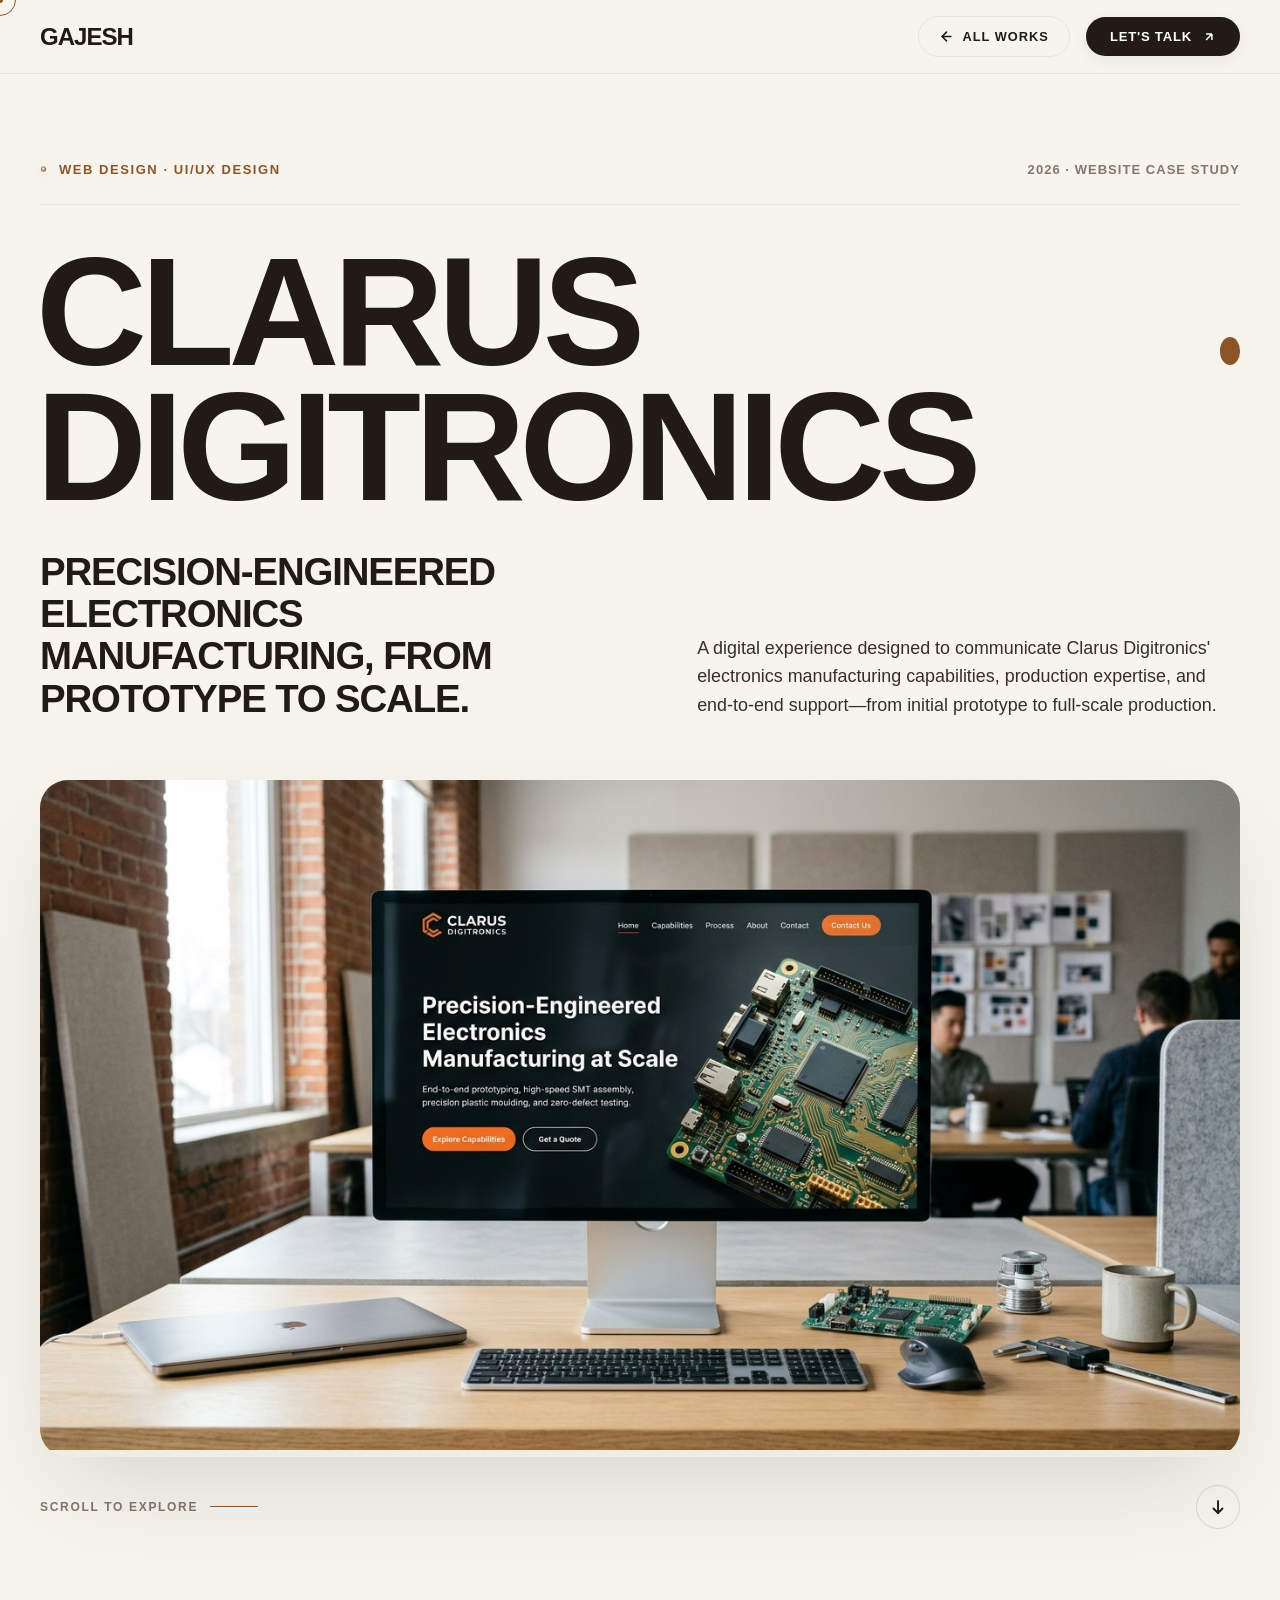
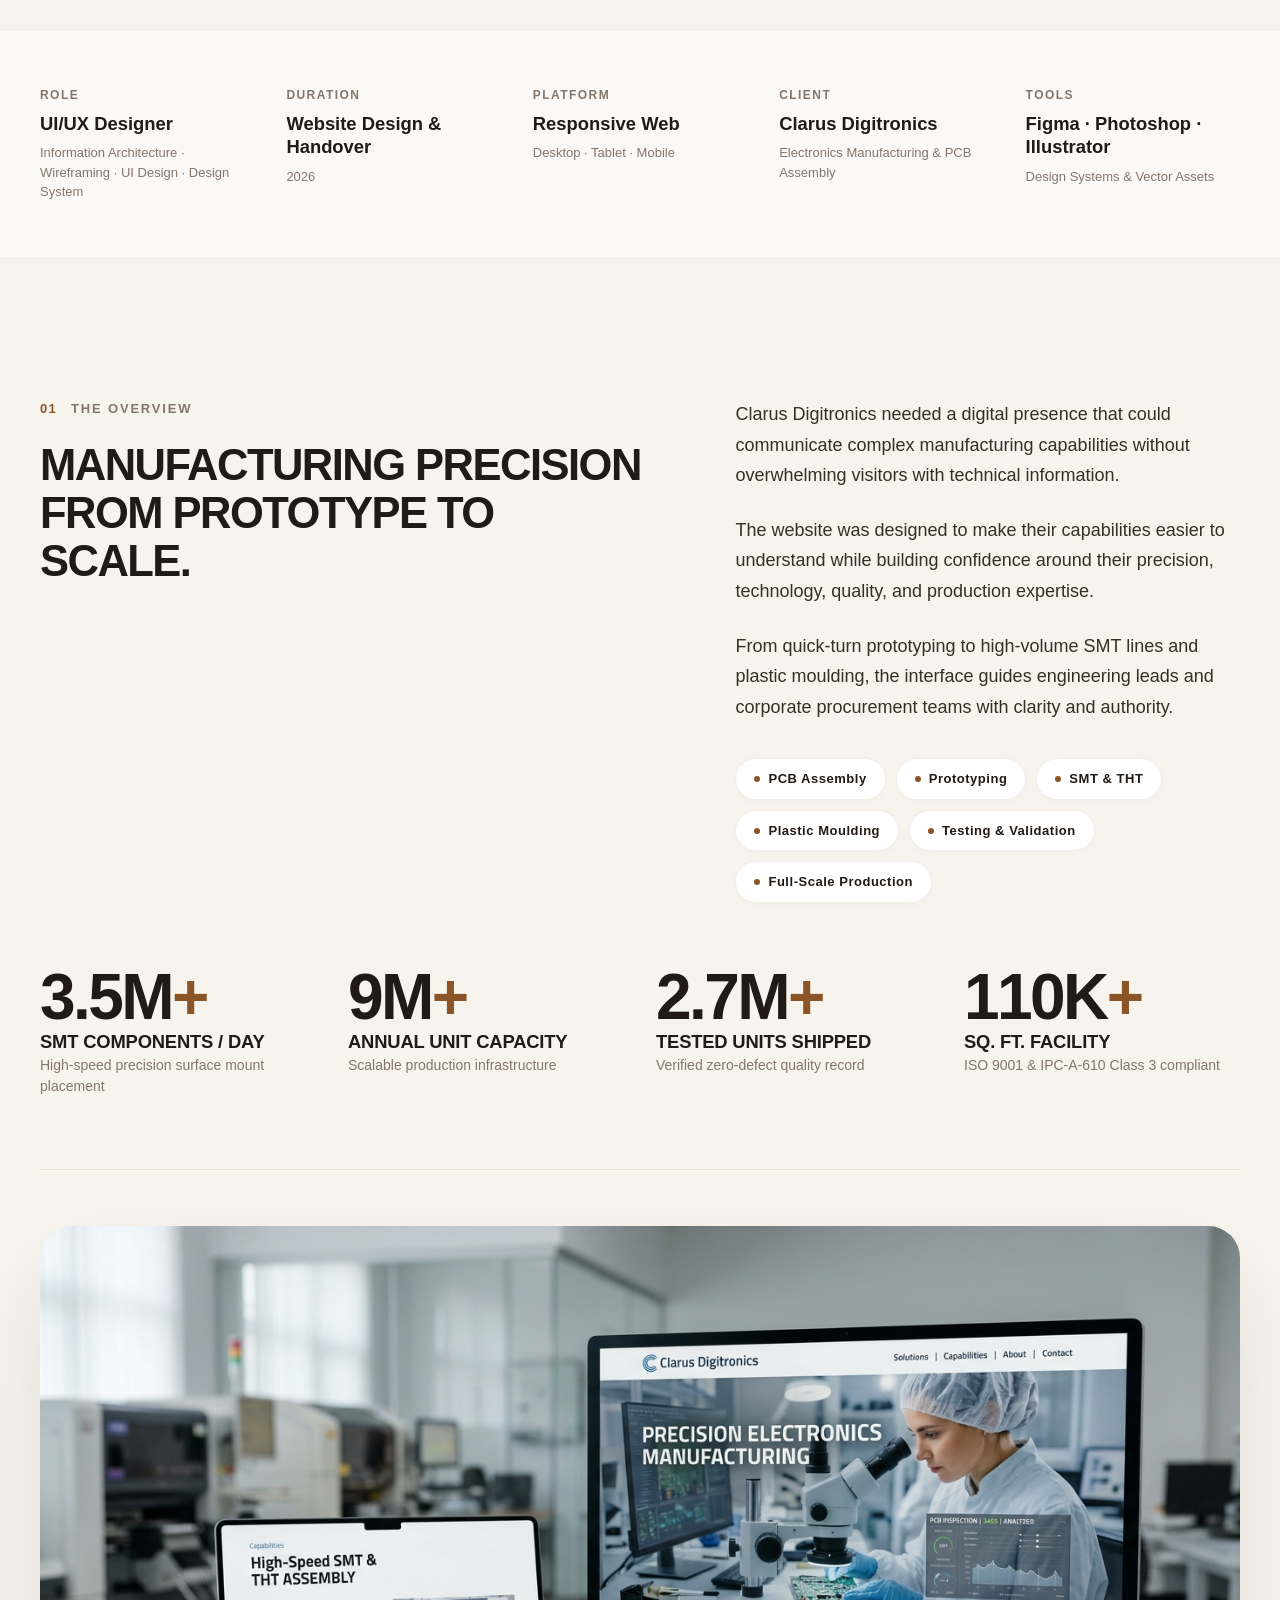
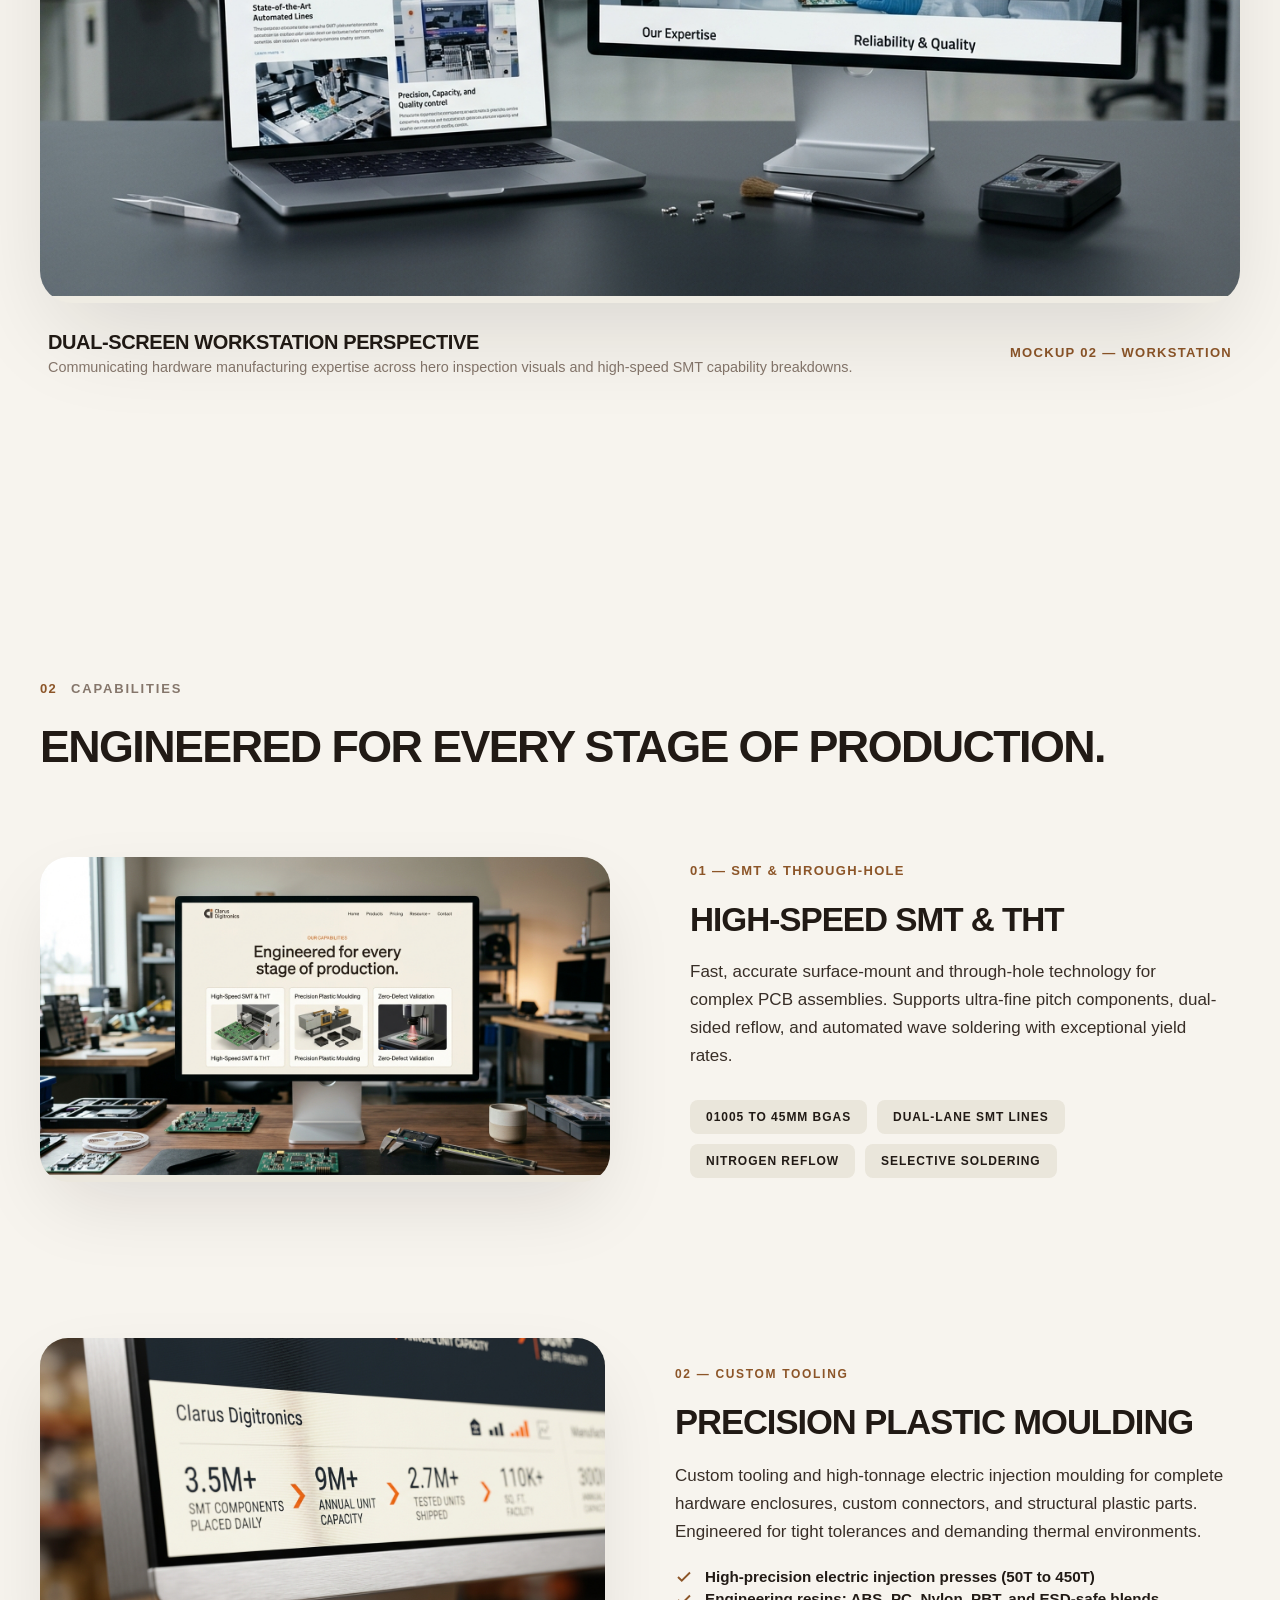
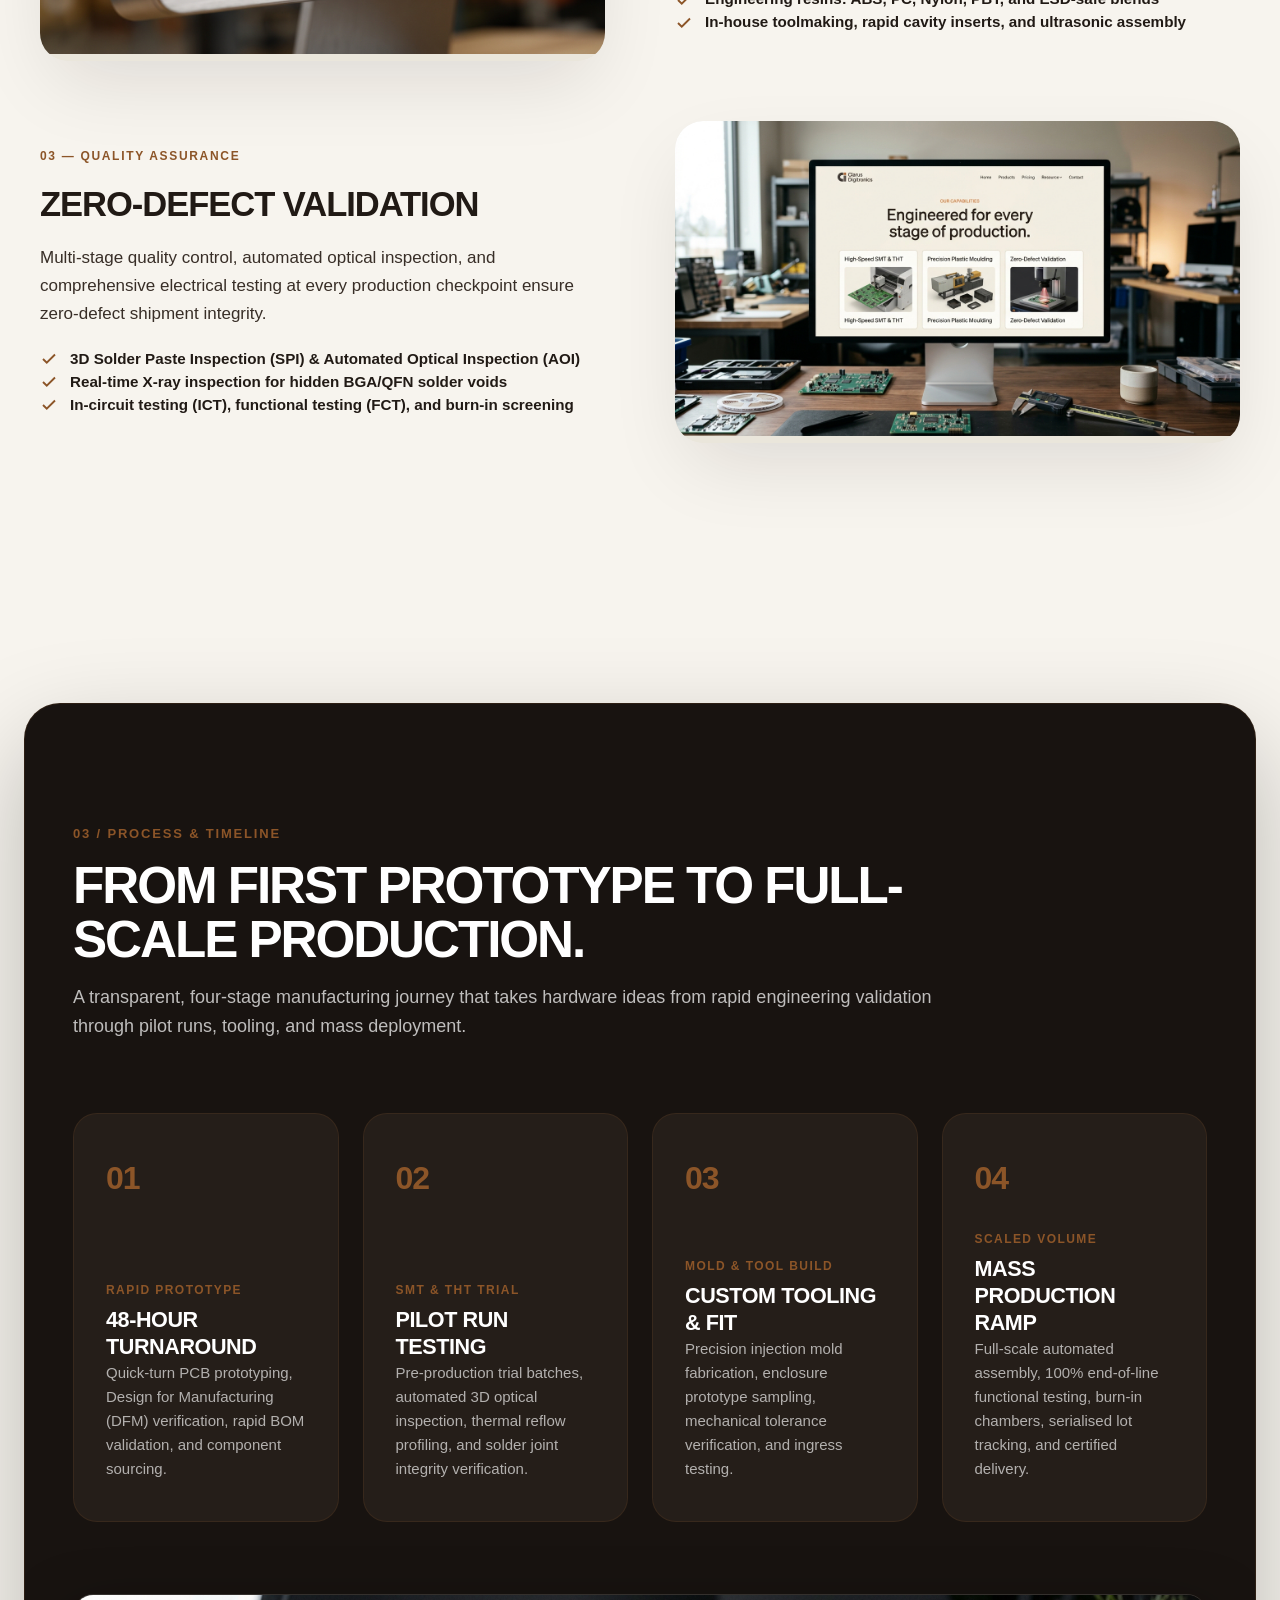
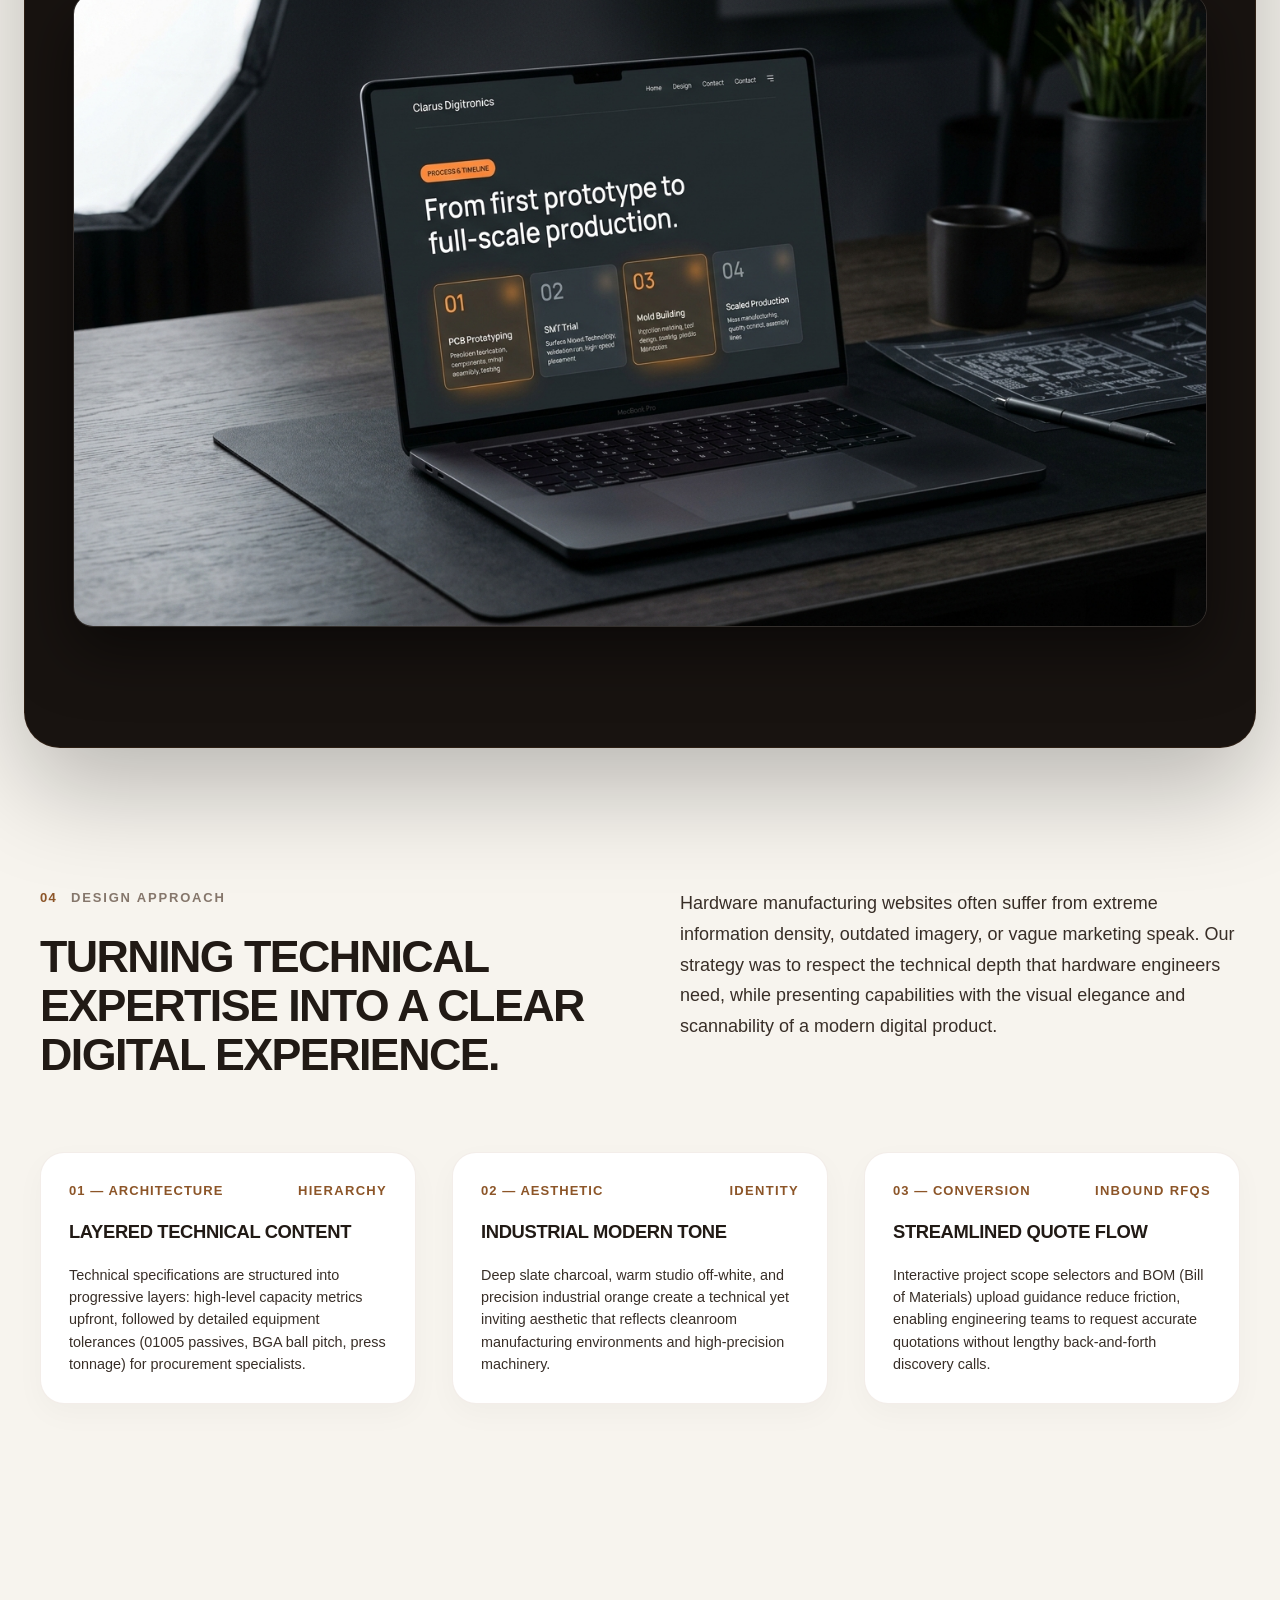
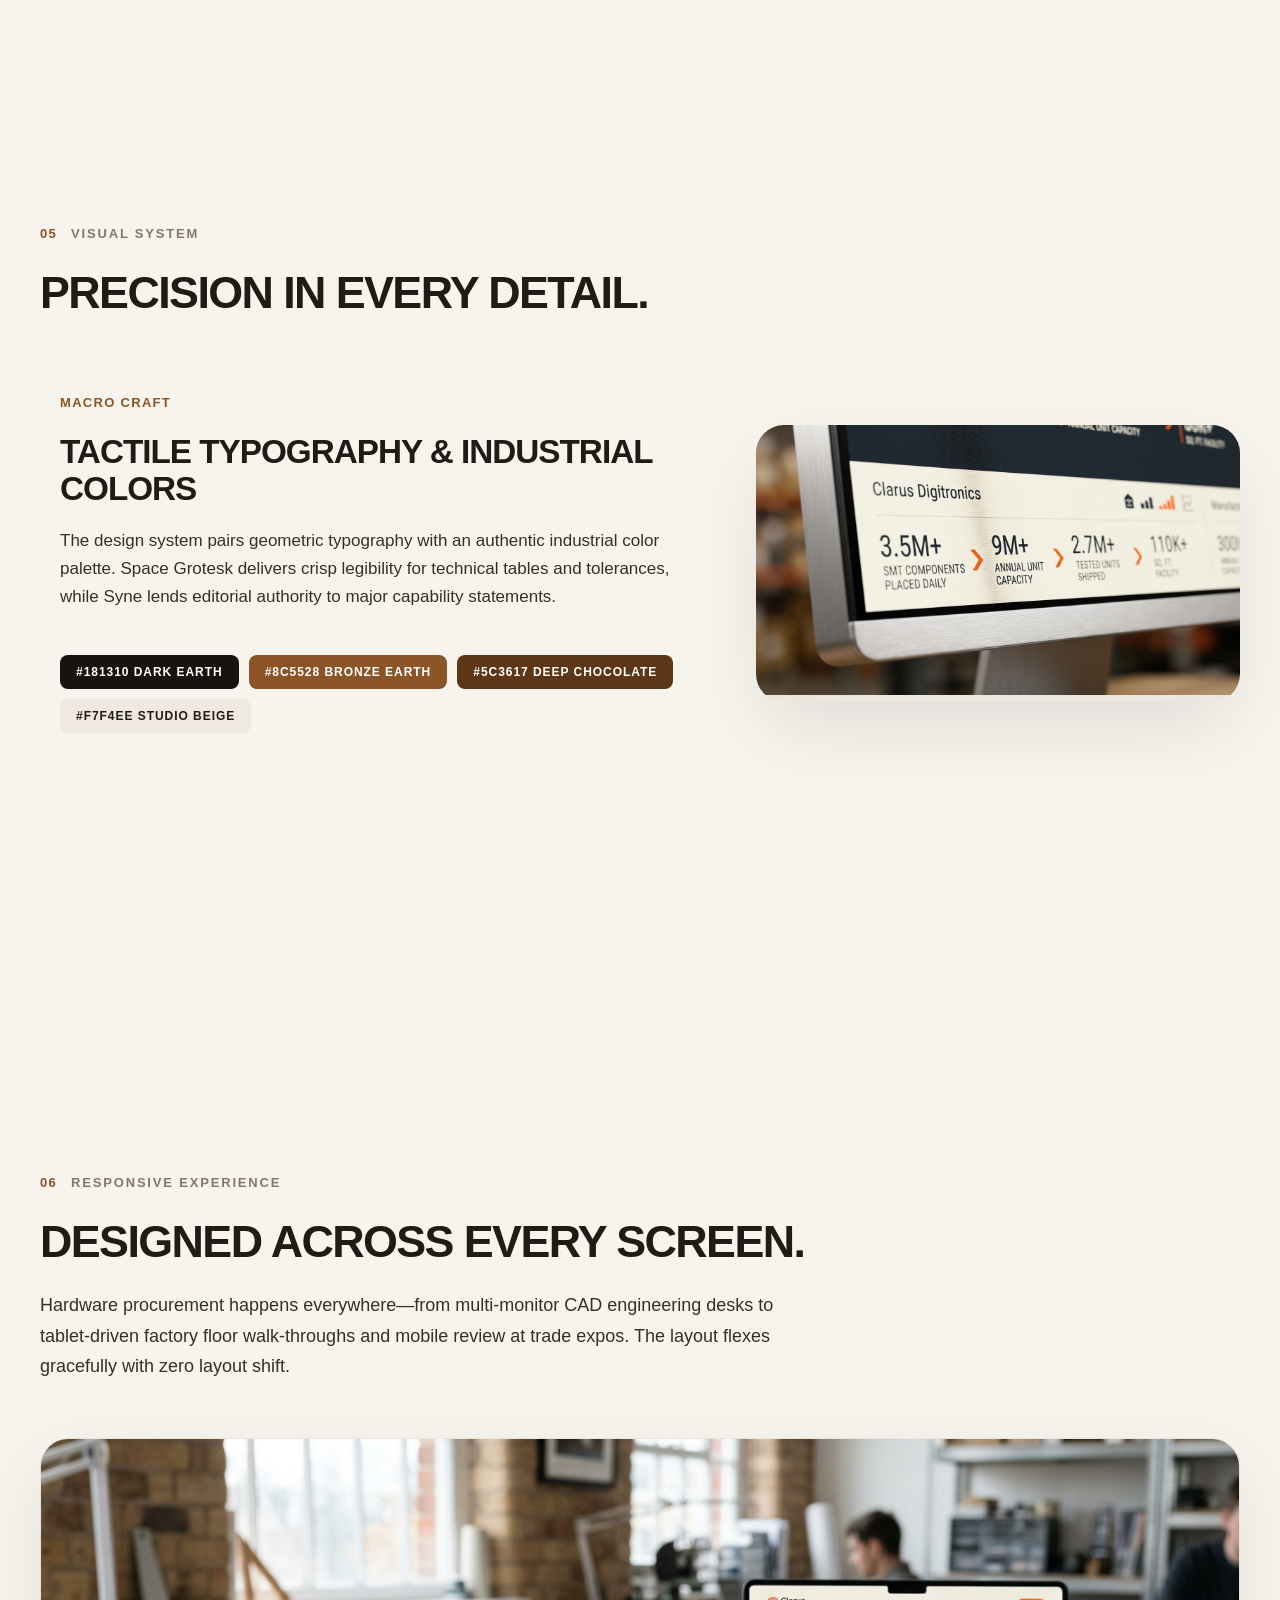
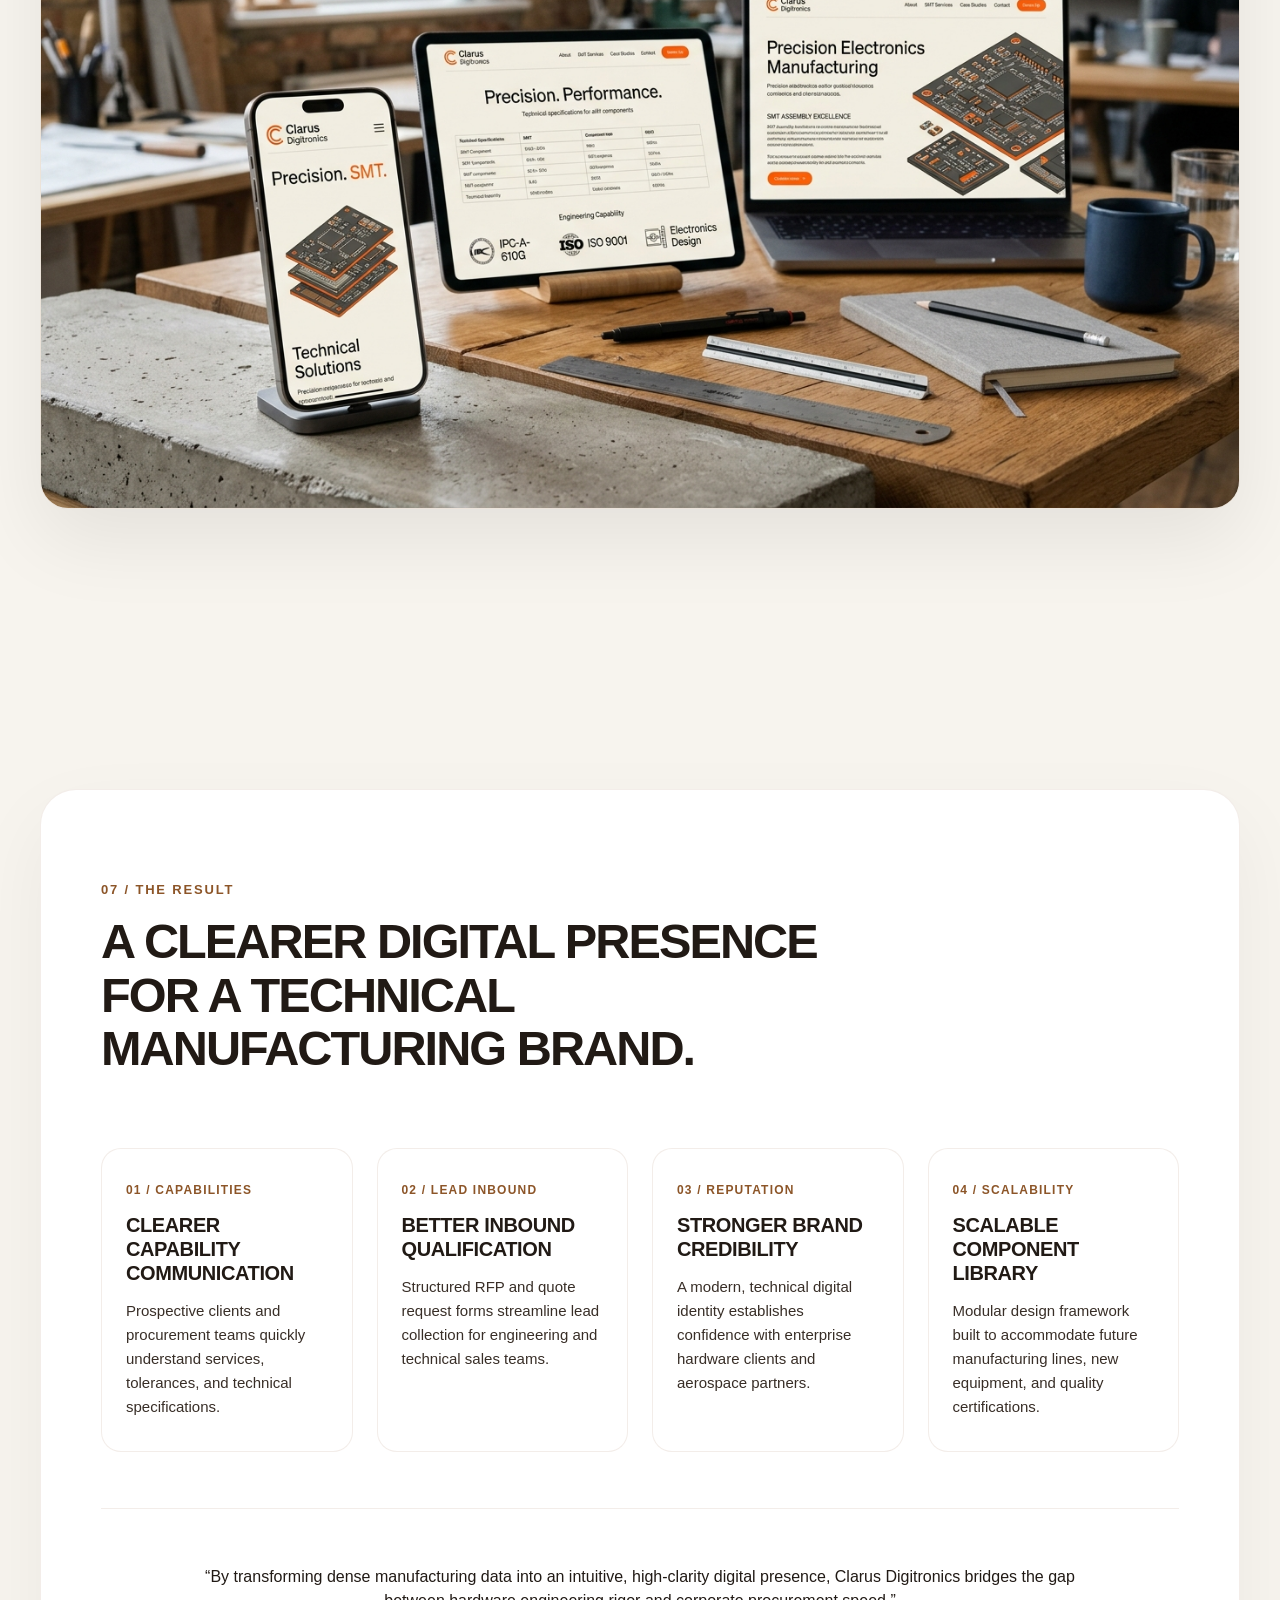
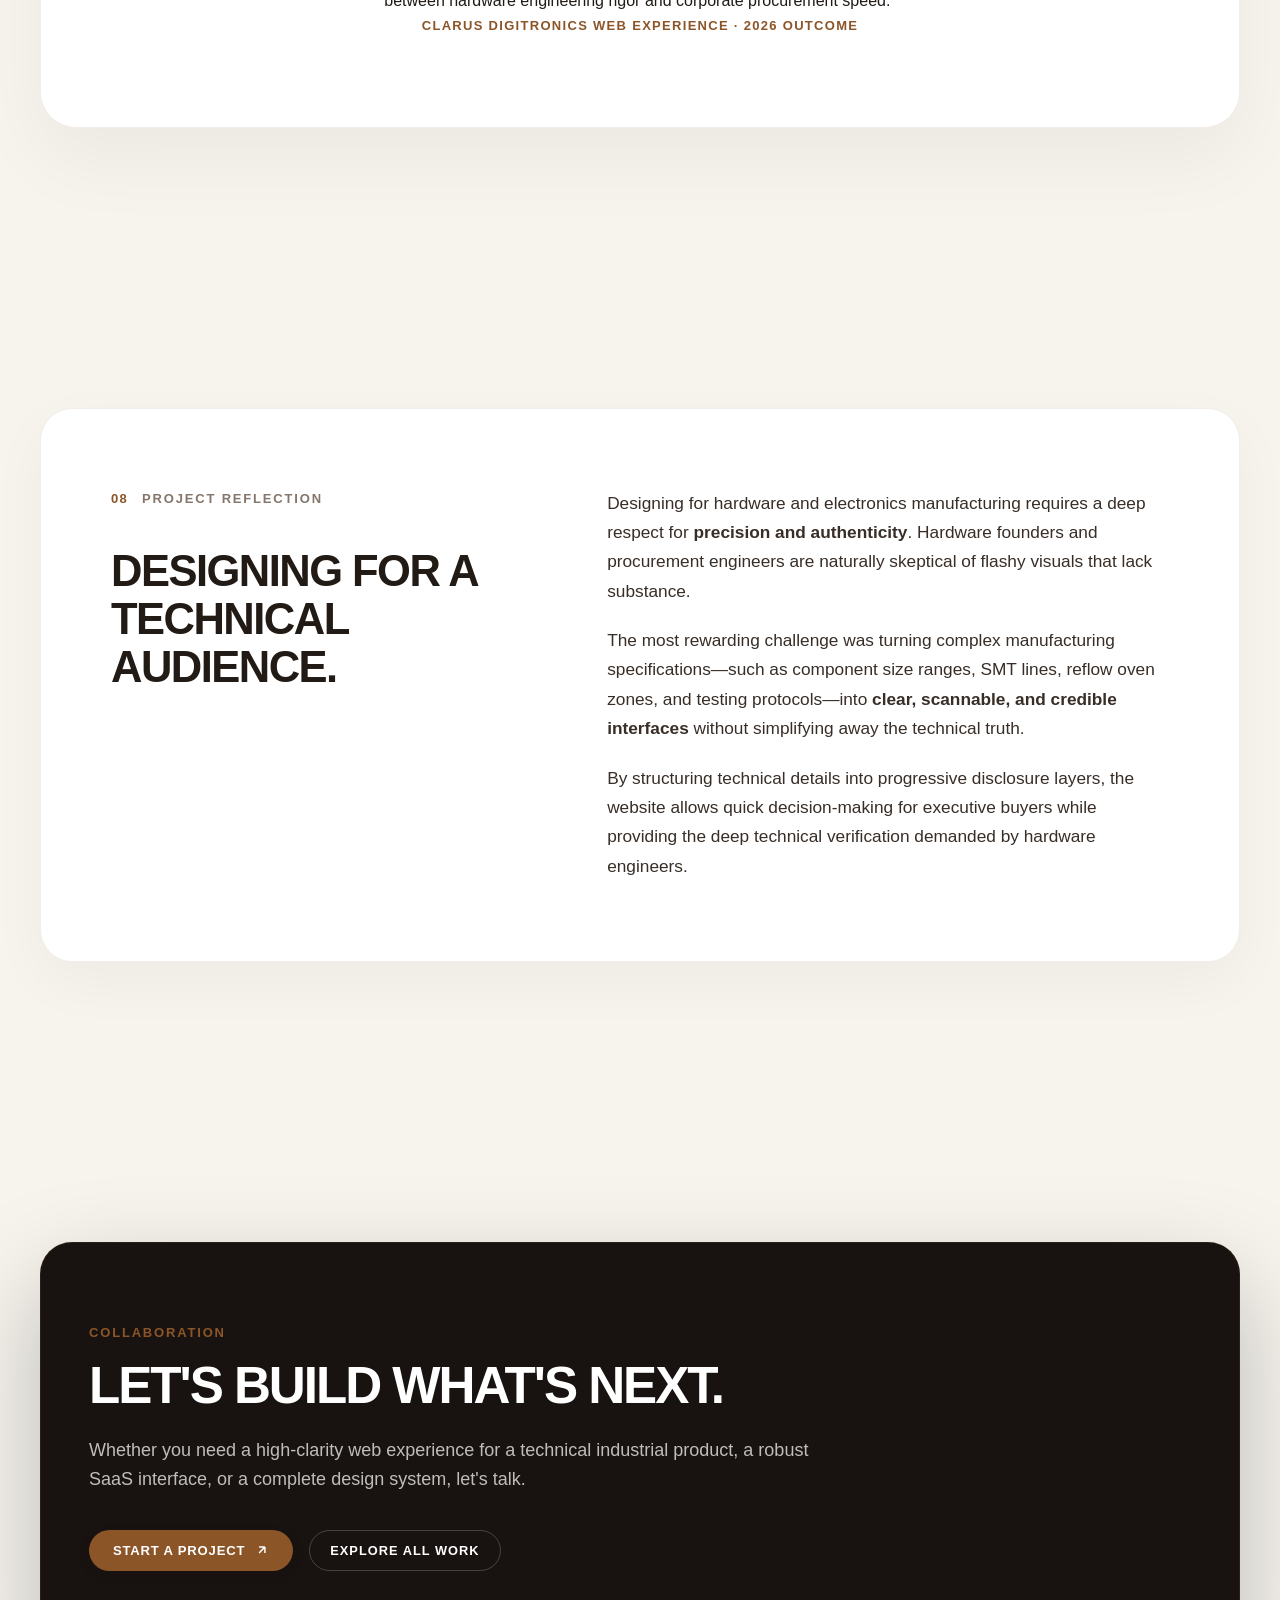
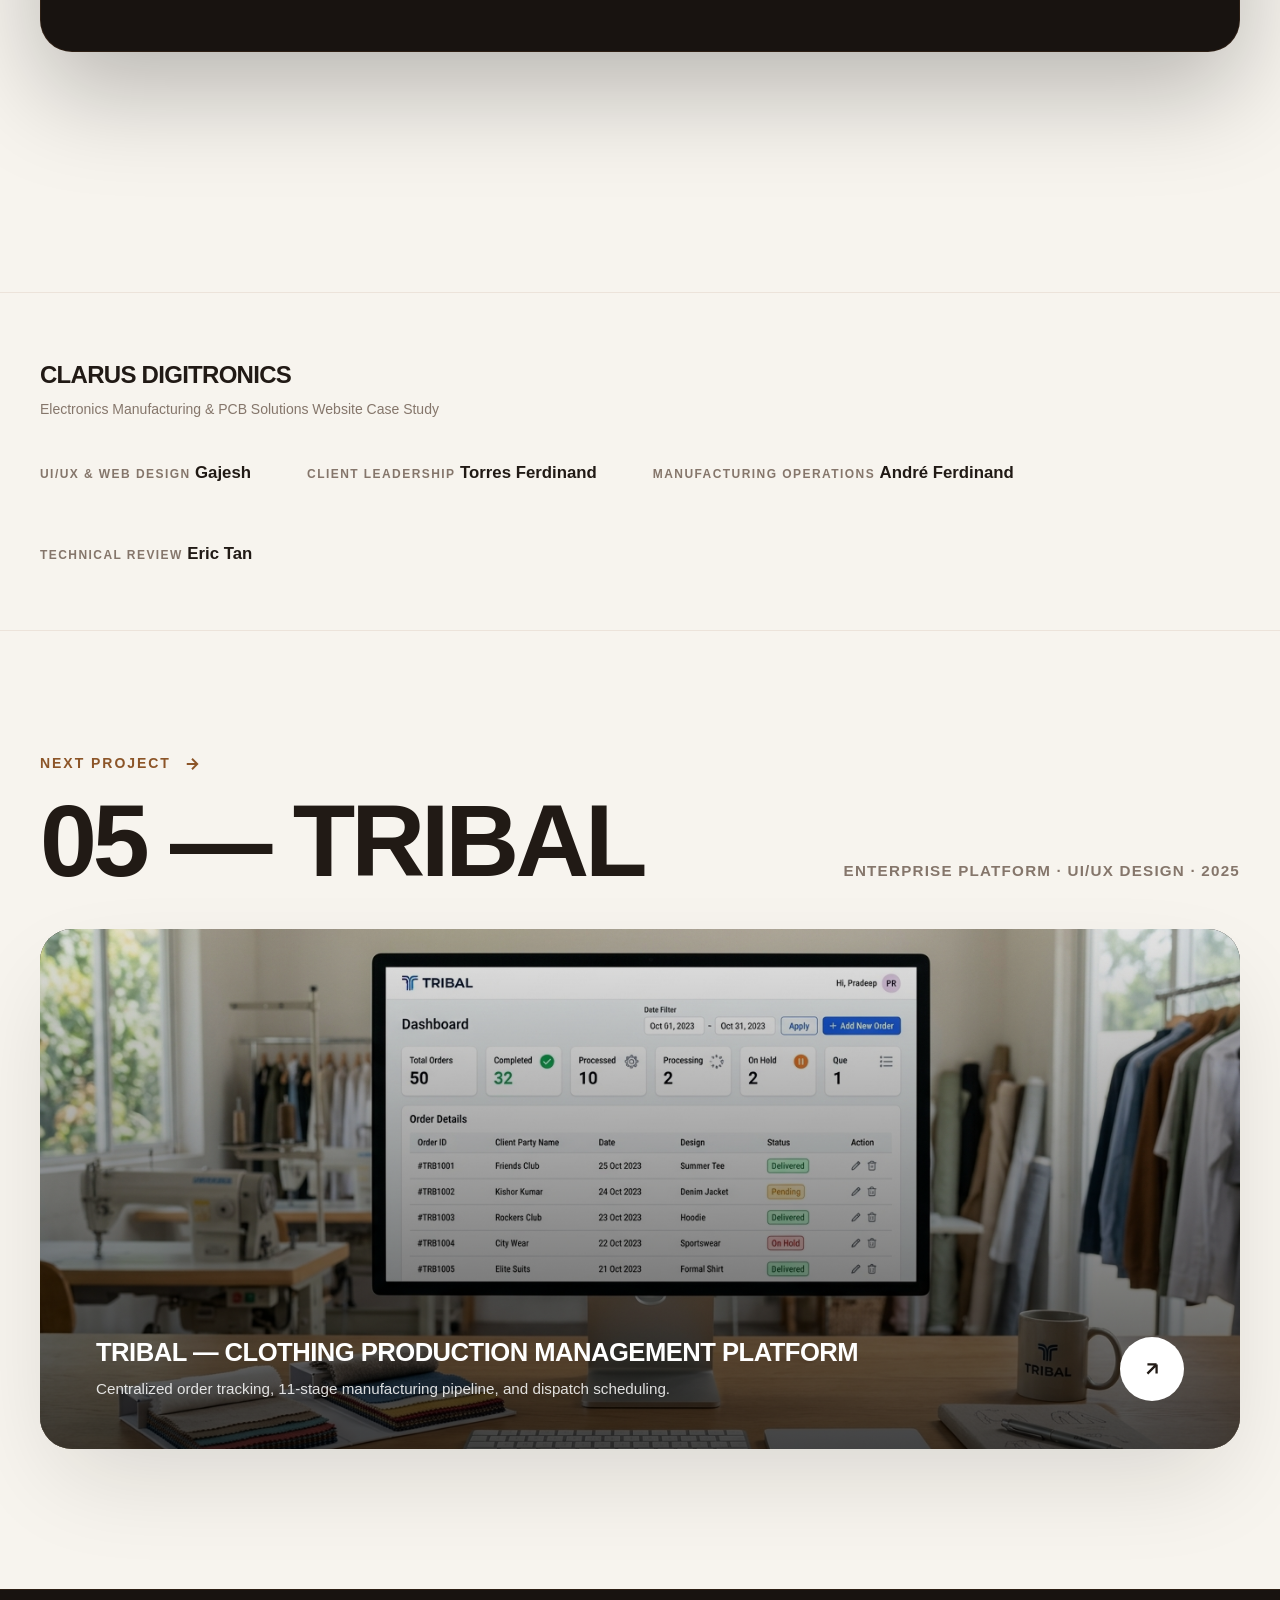
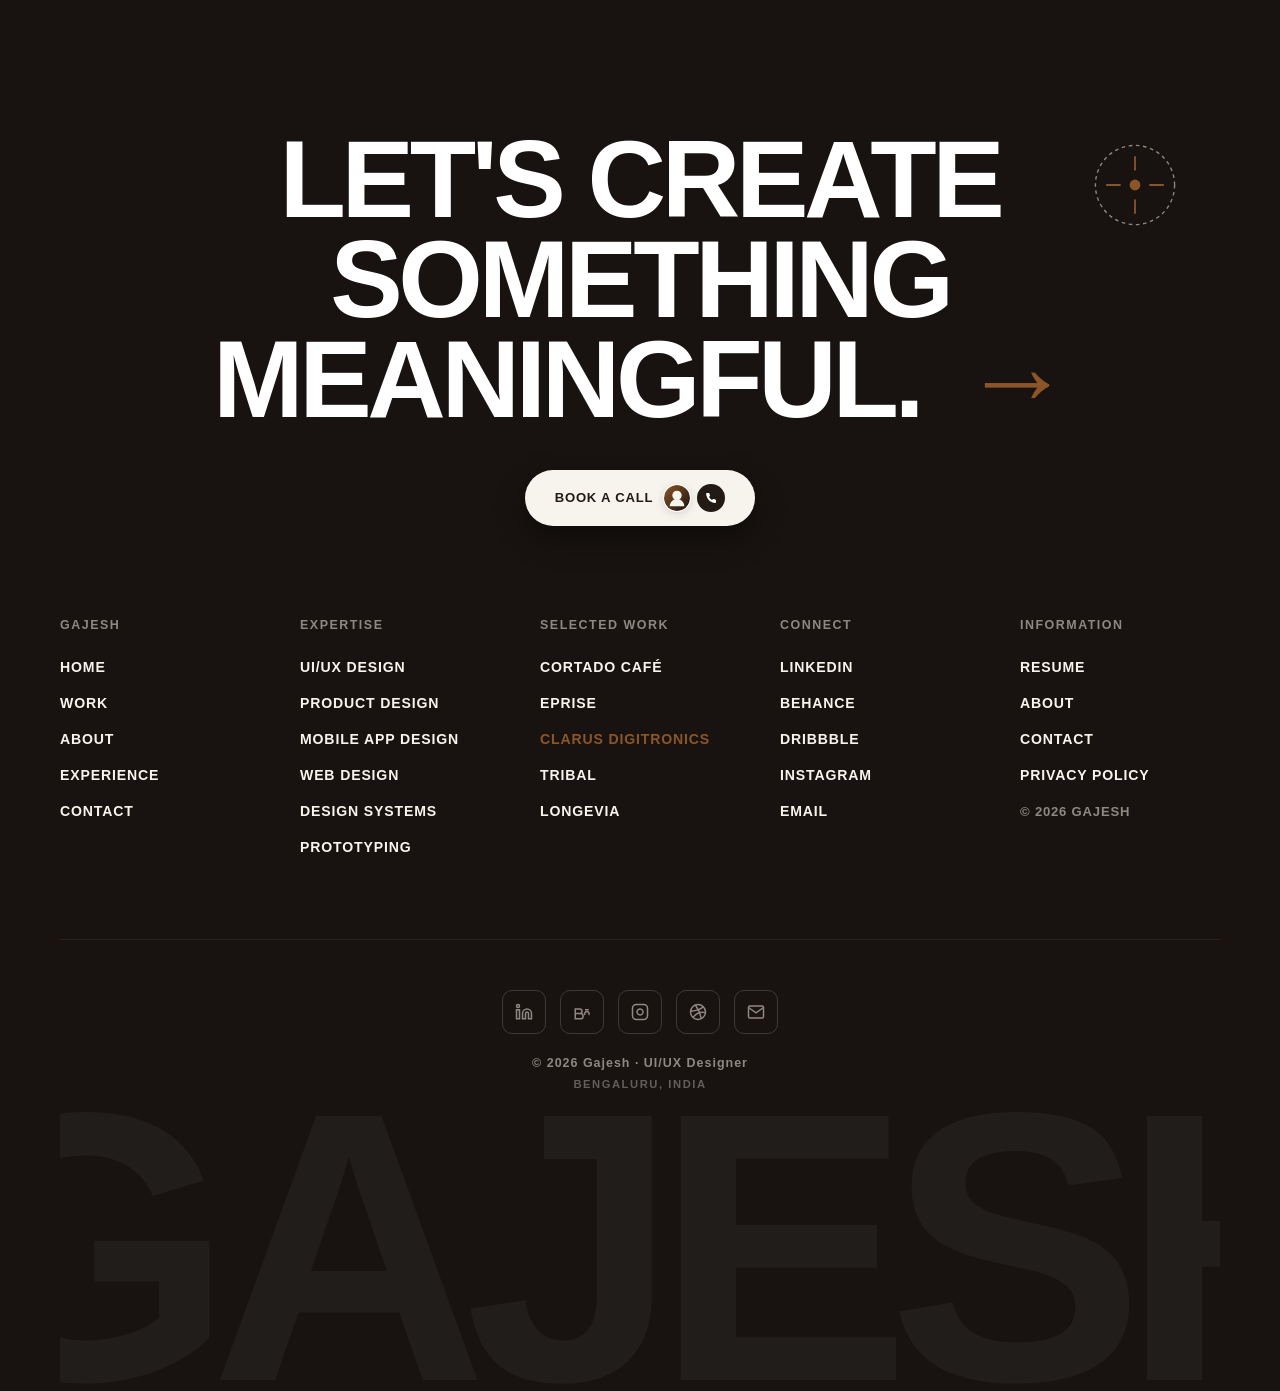
==== commit 24489aa9: "Create comprehensive Longevia doctor & healthcare website case study and link across portfolio" ====
--- a/clarus.html
+++ b/clarus.html
@@ -828,7 +828,7 @@
             <li><a href="eprise.html" class="f-link" data-project="ePRISE SaaS">ePRISE <span class="f-hover-arrow">→</span></a></li>
             <li><a href="clarus.html" class="f-link active-project" data-project="Clarus Digitronics">CLARUS DIGITRONICS <span class="f-hover-arrow">→</span></a></li>
             <li><a href="tribal.html" class="f-link" data-project="Tribal Operations">TRIBAL <span class="f-hover-arrow">→</span></a></li>
-            <li><a href="index.html#see-more-work" class="f-link">MORE WORK <span class="f-hover-arrow">→</span></a></li>
+            <li><a href="longevia.html" class="f-link" data-project="Longevia">LONGEVIA <span class="f-hover-arrow">→</span></a></li>
           </ul>
         </div>
 
--- a/cortado.css
+++ b/cortado.css
@@ -143,6 +143,35 @@
 
   --border-subtle: rgba(140, 85, 40, 0.1);
   --border-dark: rgba(140, 85, 40, 0.2);
+}
+
+/* --------------------------------------------------------------------------
+   05 — LONGEVIA: Deep Healthcare Green / Sage Mint
+   Mood: Calm · Natural · Trustworthy · Premium · Human
+   -------------------------------------------------------------------------- */
+body.theme-longevia {
+  --project-primary: #15803D;       /* fresh medium healthcare green */
+  --project-secondary: #0F5A2A;     /* deep forest green */
+  --project-glow: rgba(21, 128, 61, 0.22);
+  --accent-orange: var(--project-primary);
+  --accent-orange-glow: var(--project-glow);
+
+  --bg-cream: #F4F8F5;             /* soft warm white with gentle sage tint */
+  --bg-card: #FFFFFF;
+  --bg-card-subtle: #EAF2EC;
+  --bg-header: rgba(244, 248, 245, 0.94);
+
+  --bg-dark: #081E17;              /* deep forest green / charcoal */
+  --bg-card-dark: #103328;
+  --border-dark-section: rgba(34, 197, 94, 0.16);
+
+  --text-black: #0D1E18;           /* deep pine charcoal */
+  --text-body: #233D34;            /* botanical dark green-gray */
+  --text-muted: #5D7970;           /* calming sage gray */
+  --text-light: #9BB8AE;
+
+  --border-subtle: rgba(21, 128, 61, 0.12);
+  --border-dark: rgba(21, 128, 61, 0.22);
 }
 
 /* Scoped Theme Rules across all inner pages */
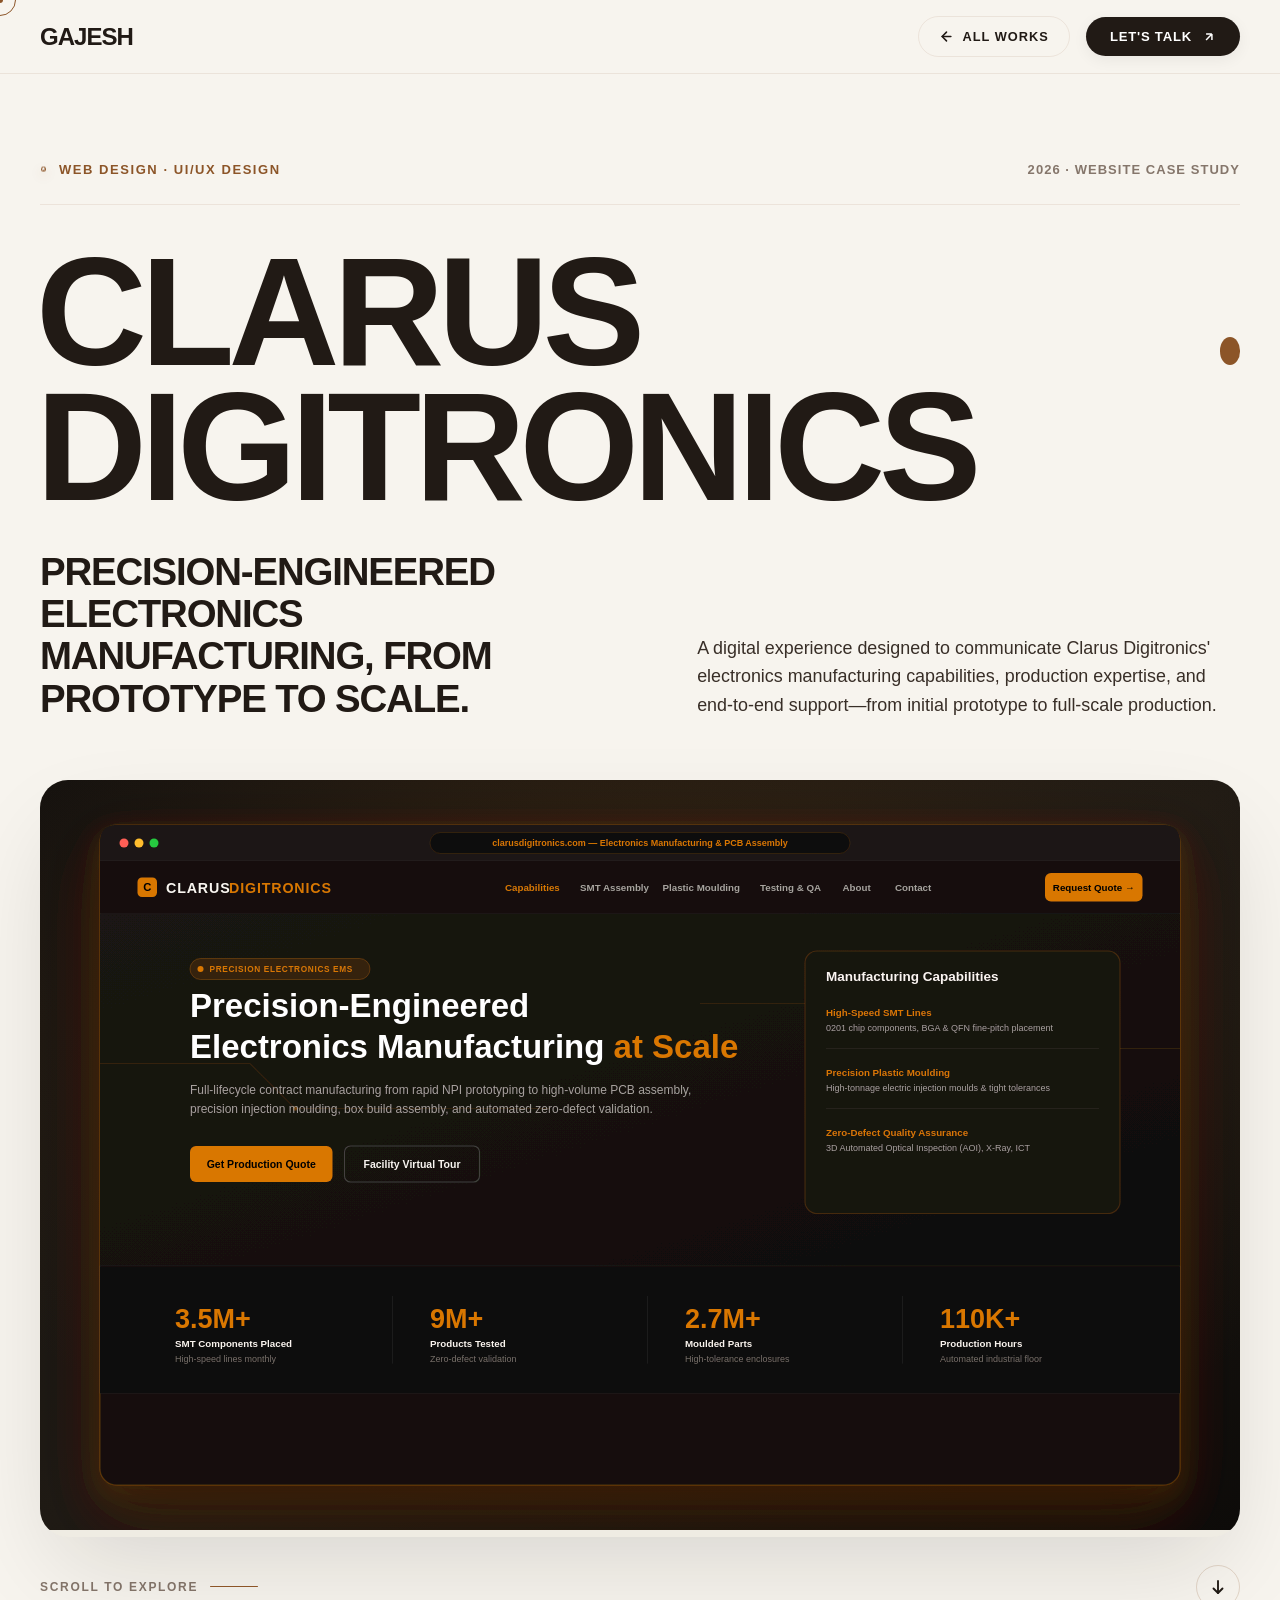
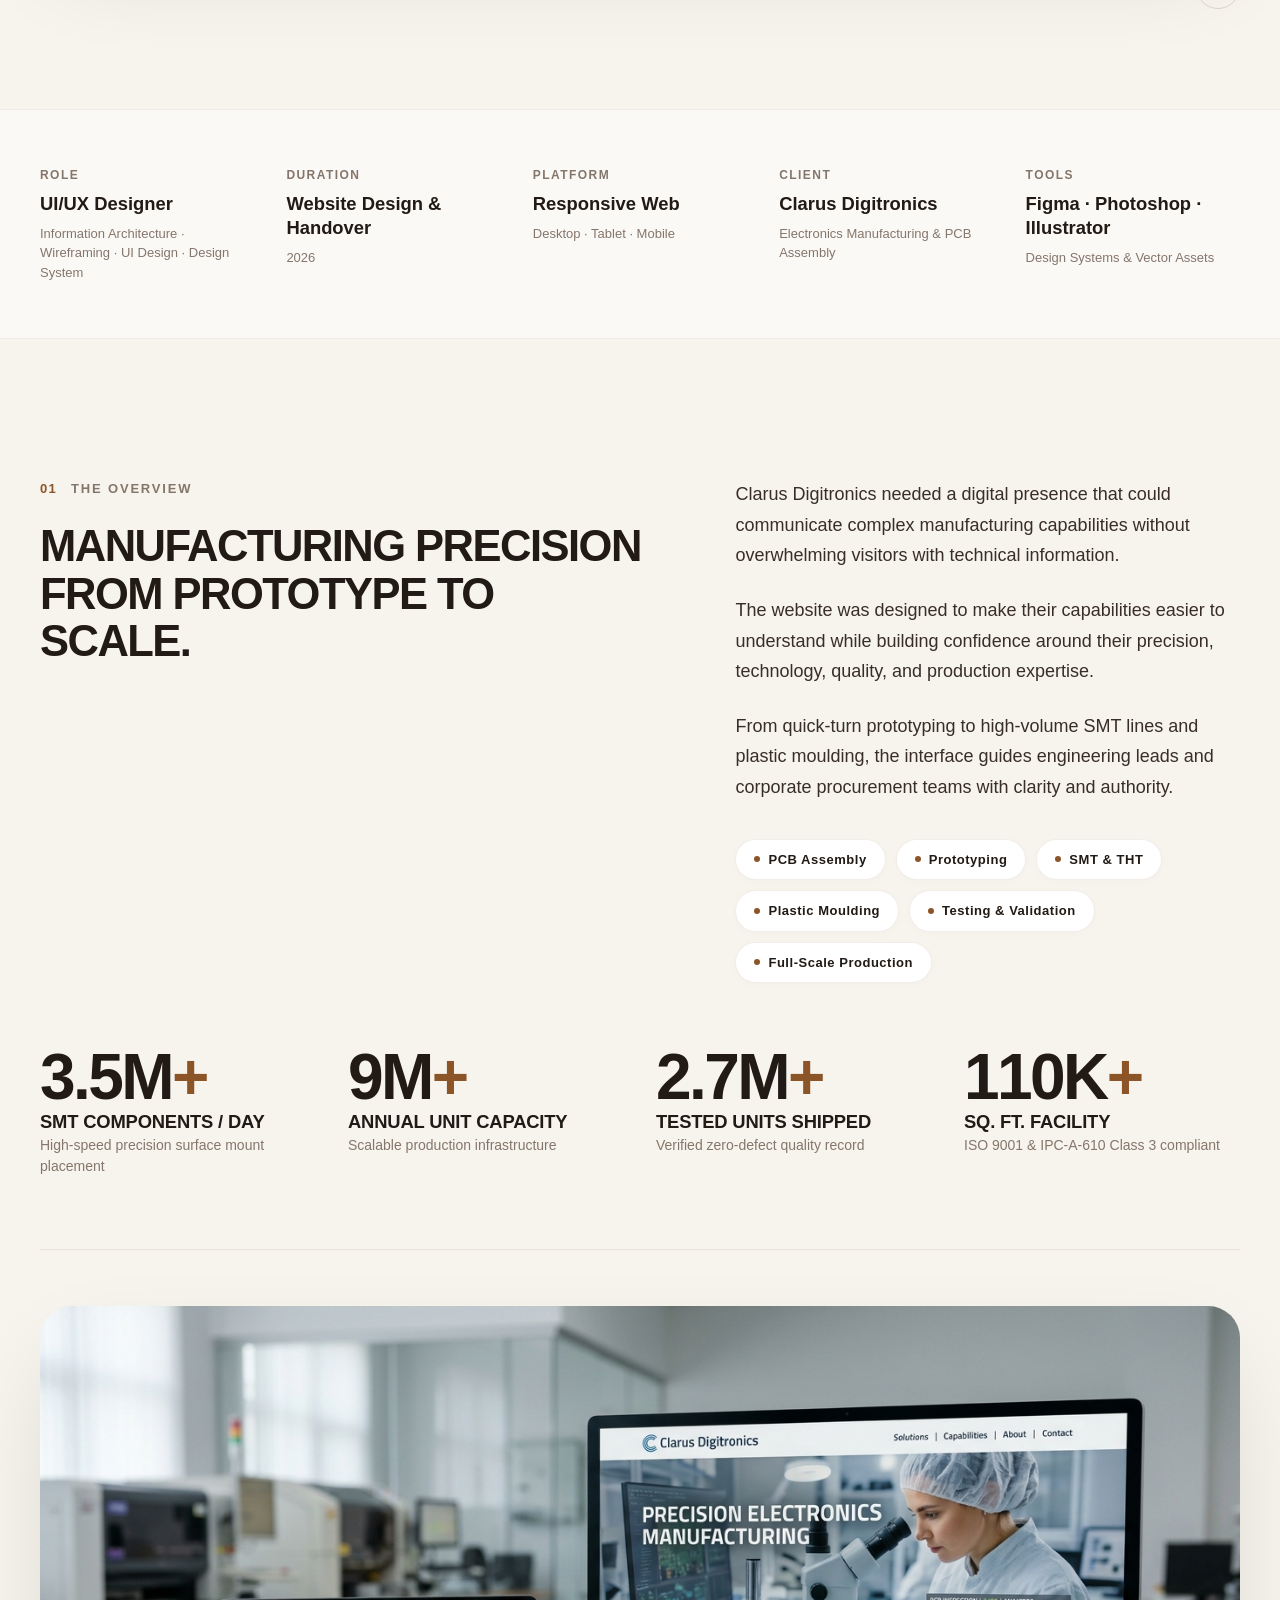
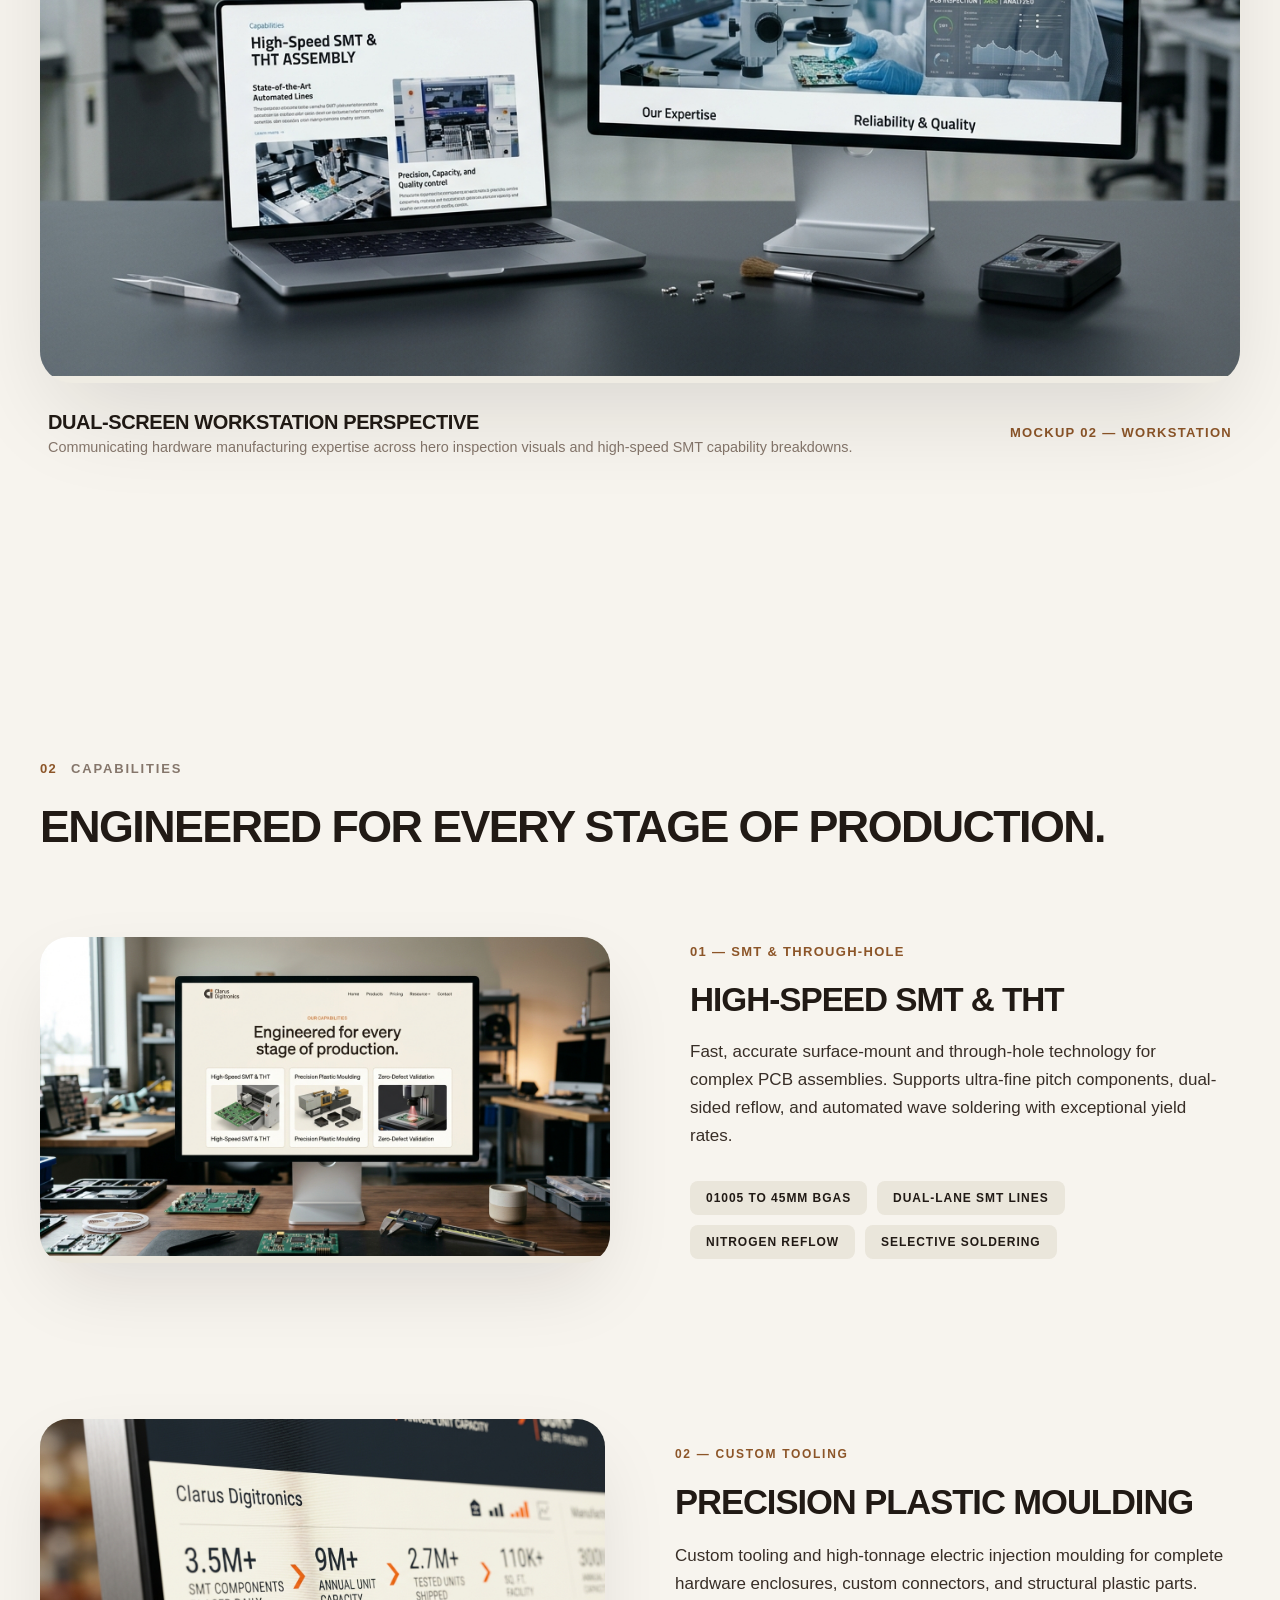
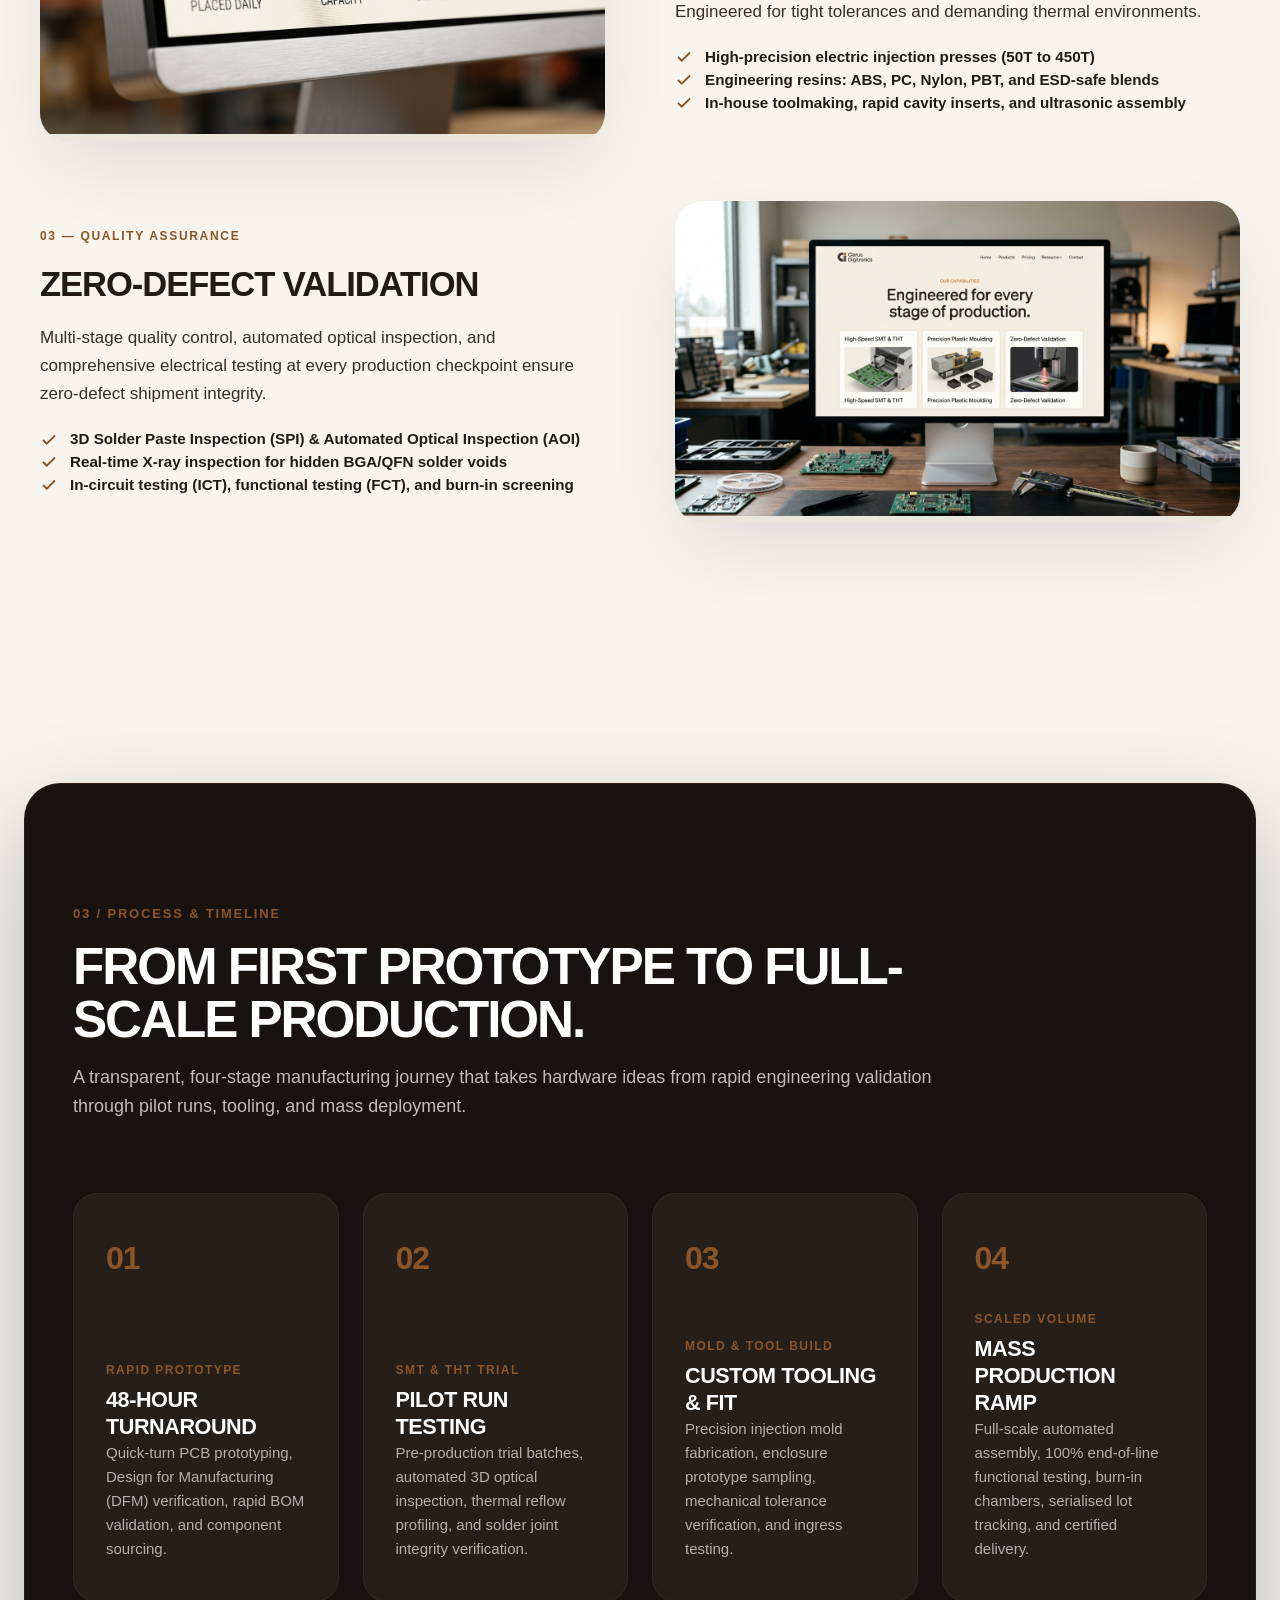
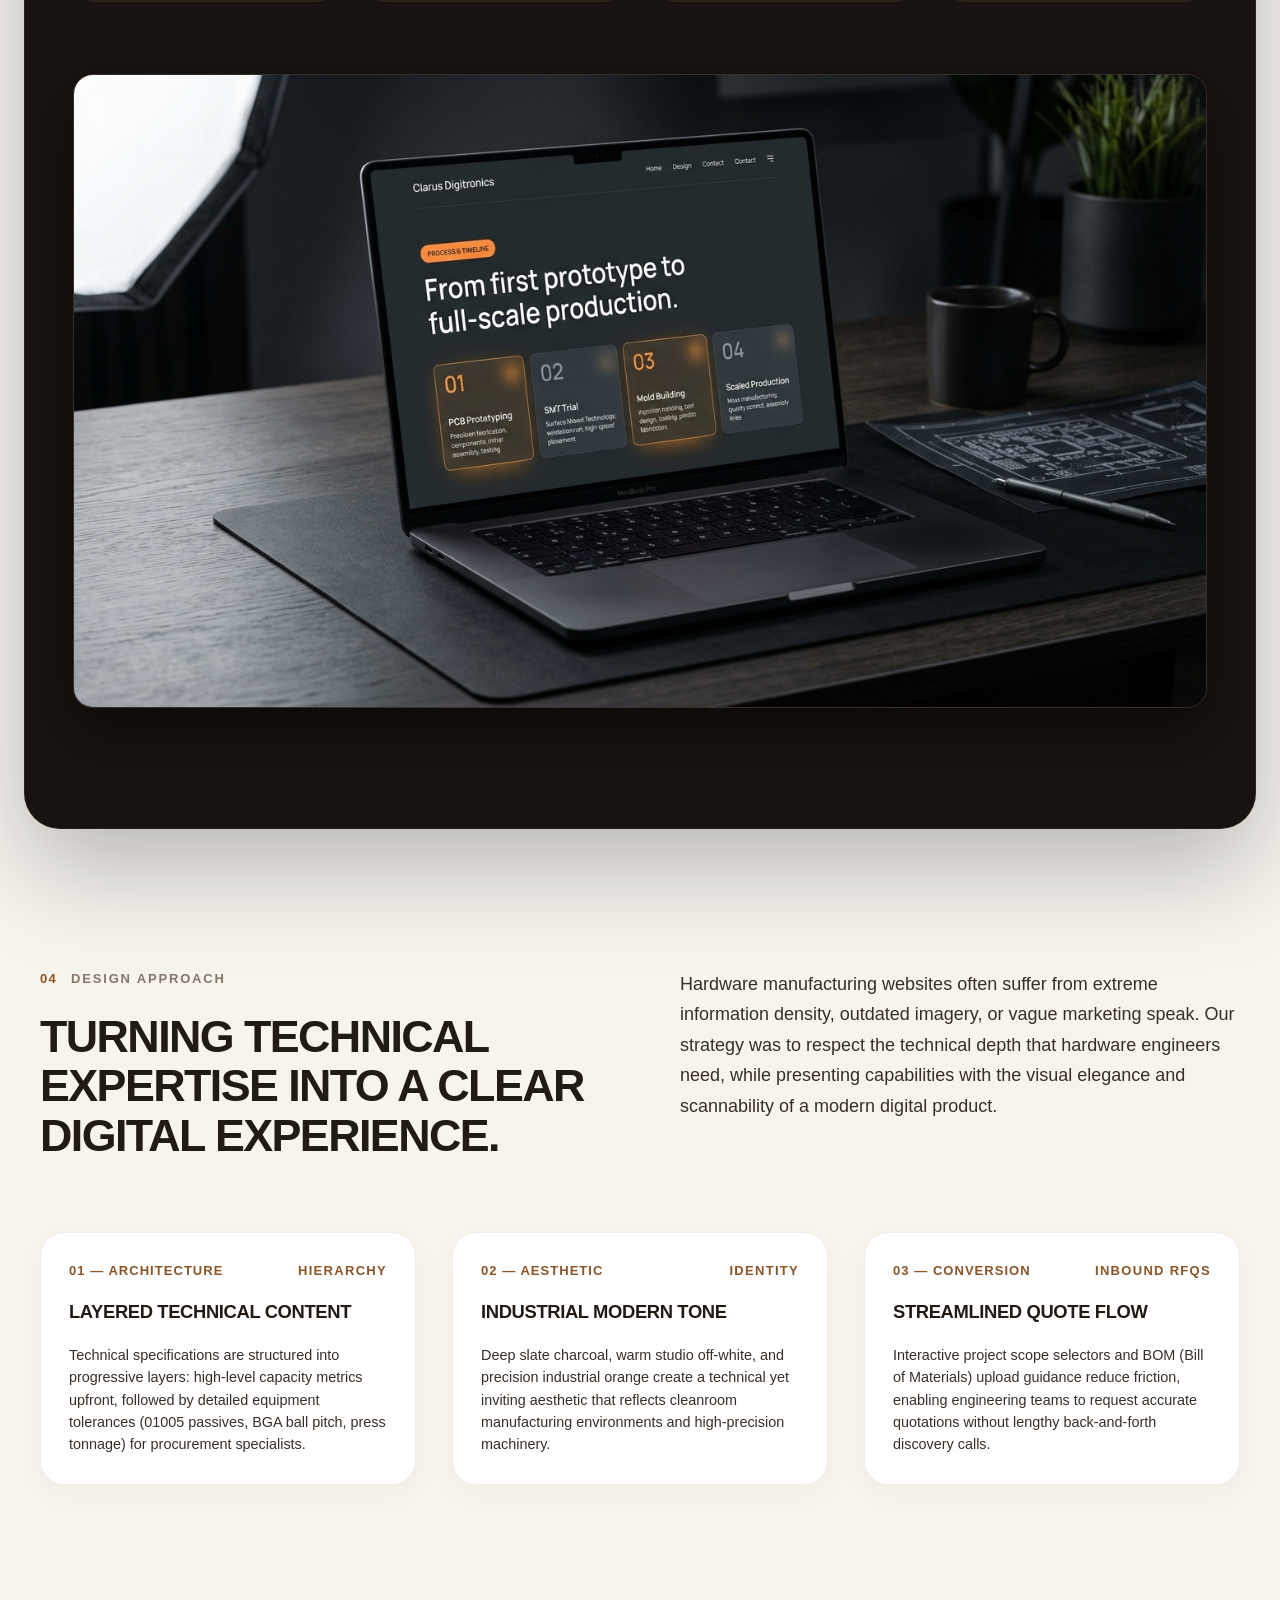
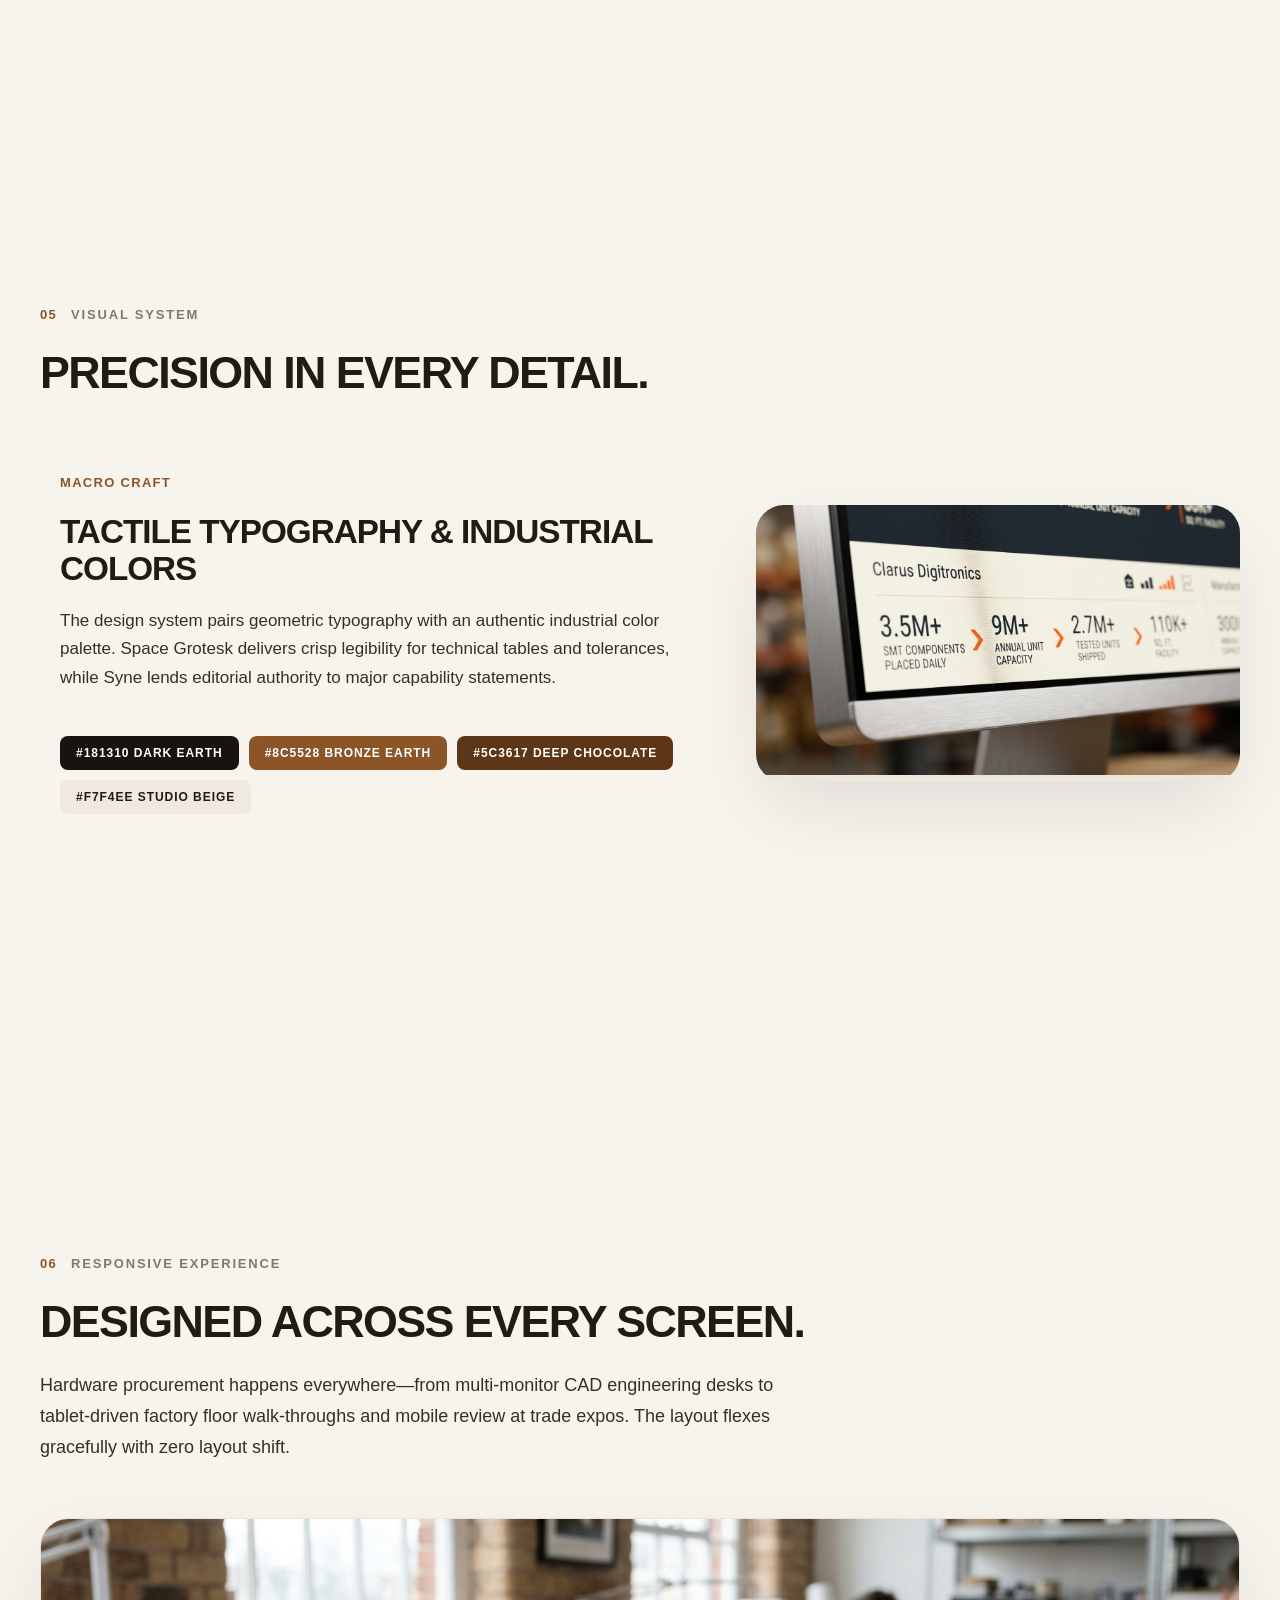
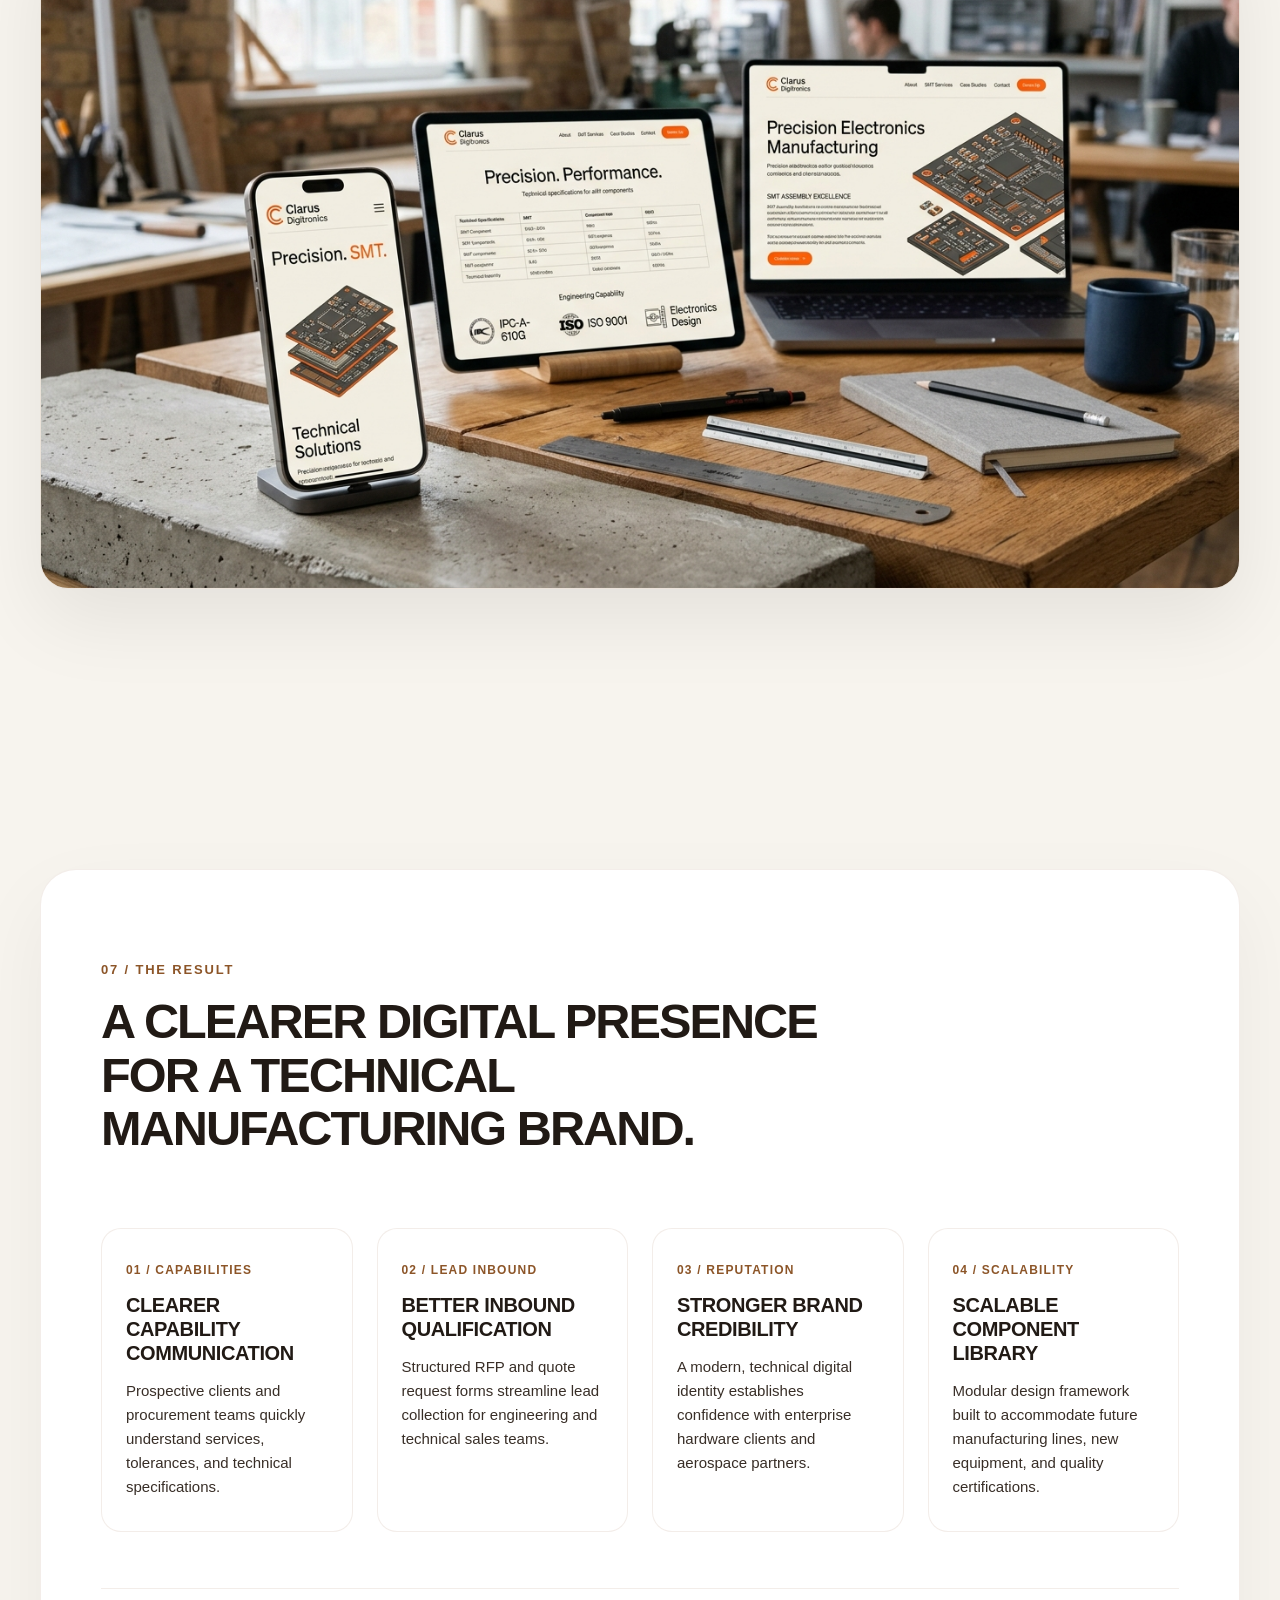
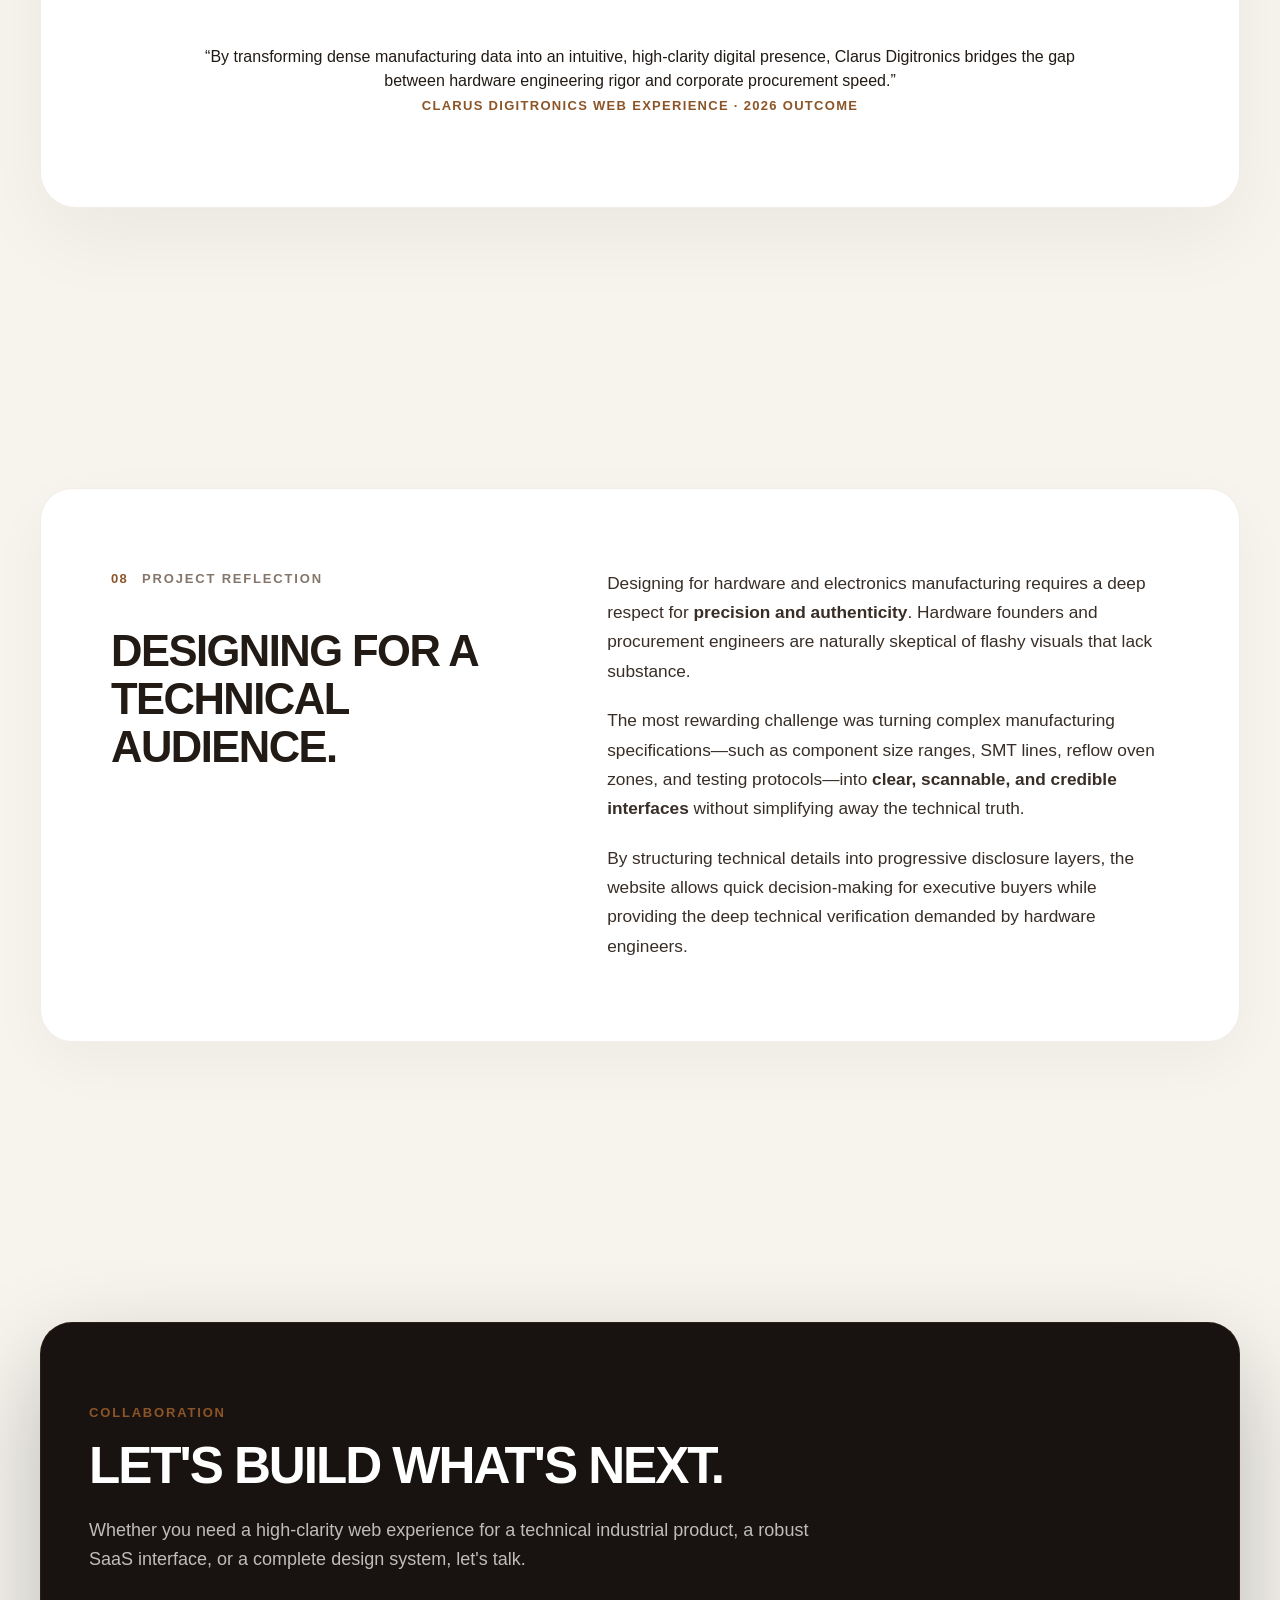
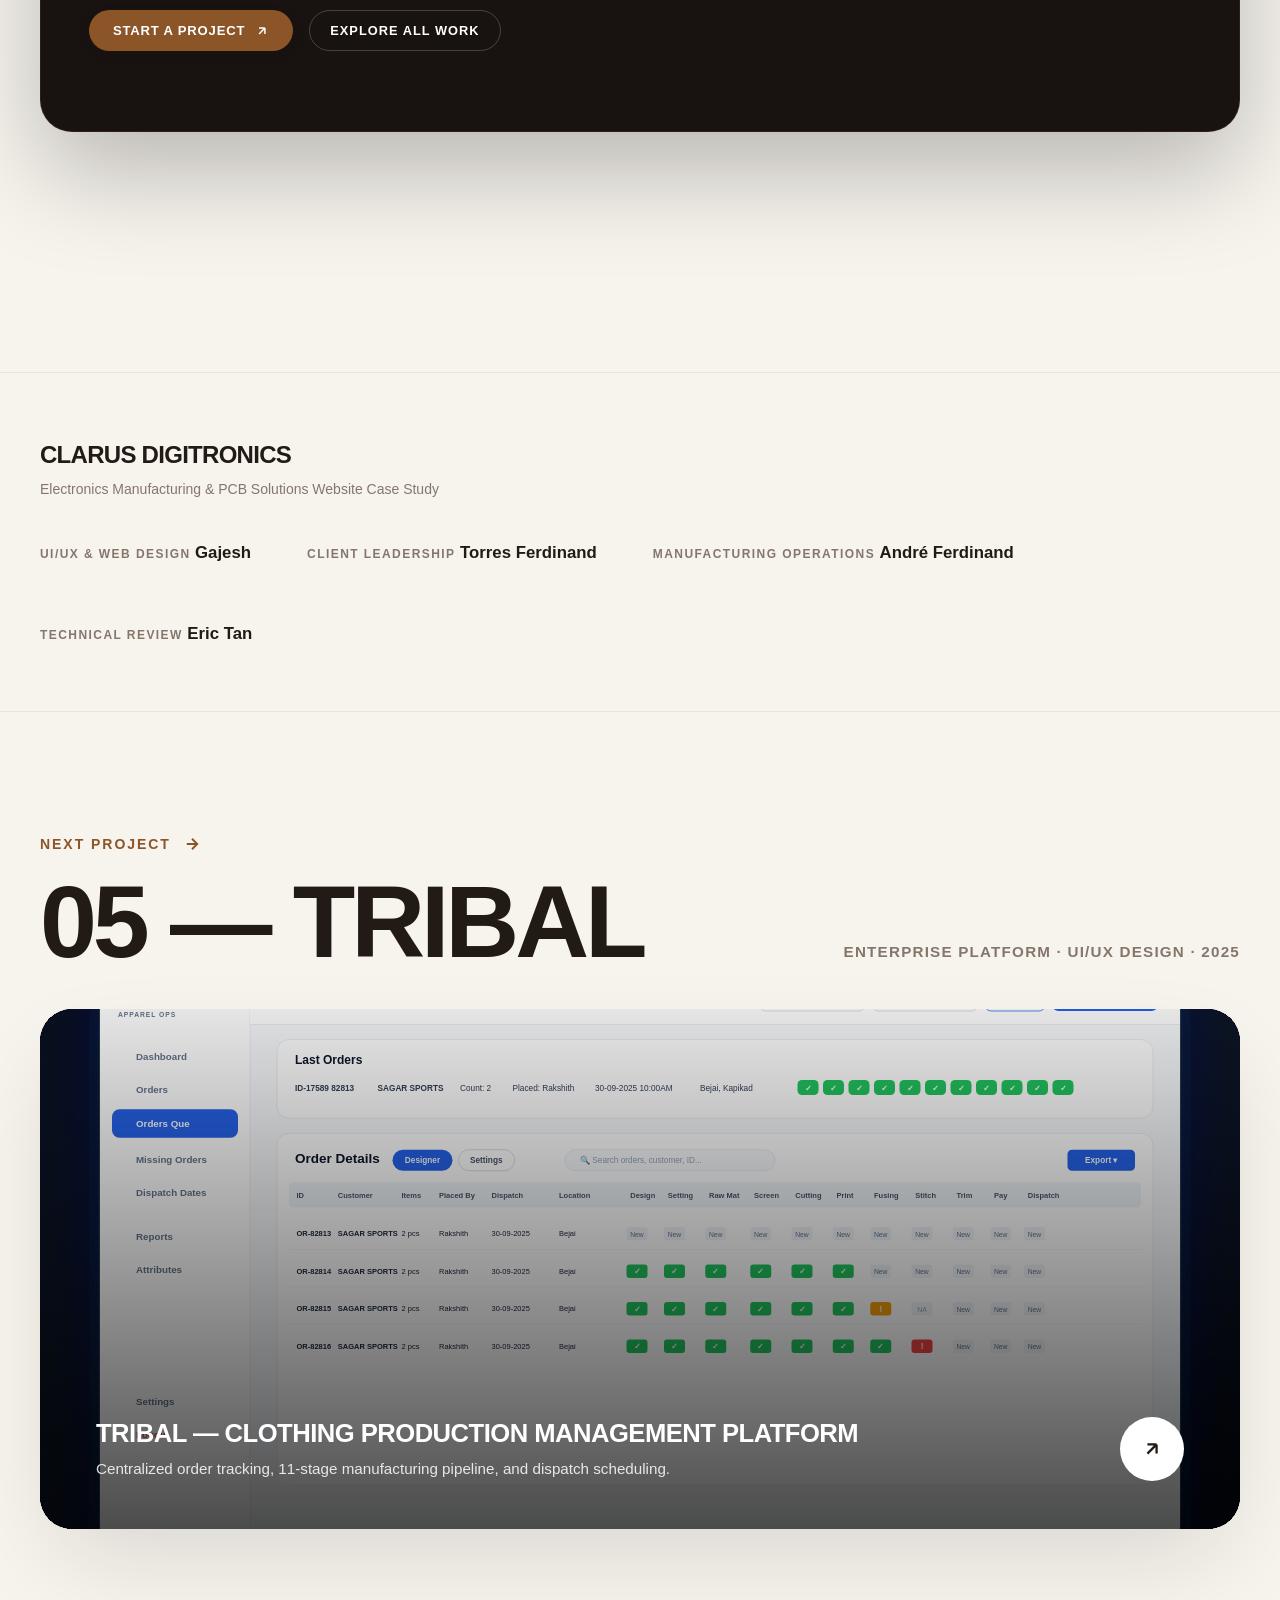
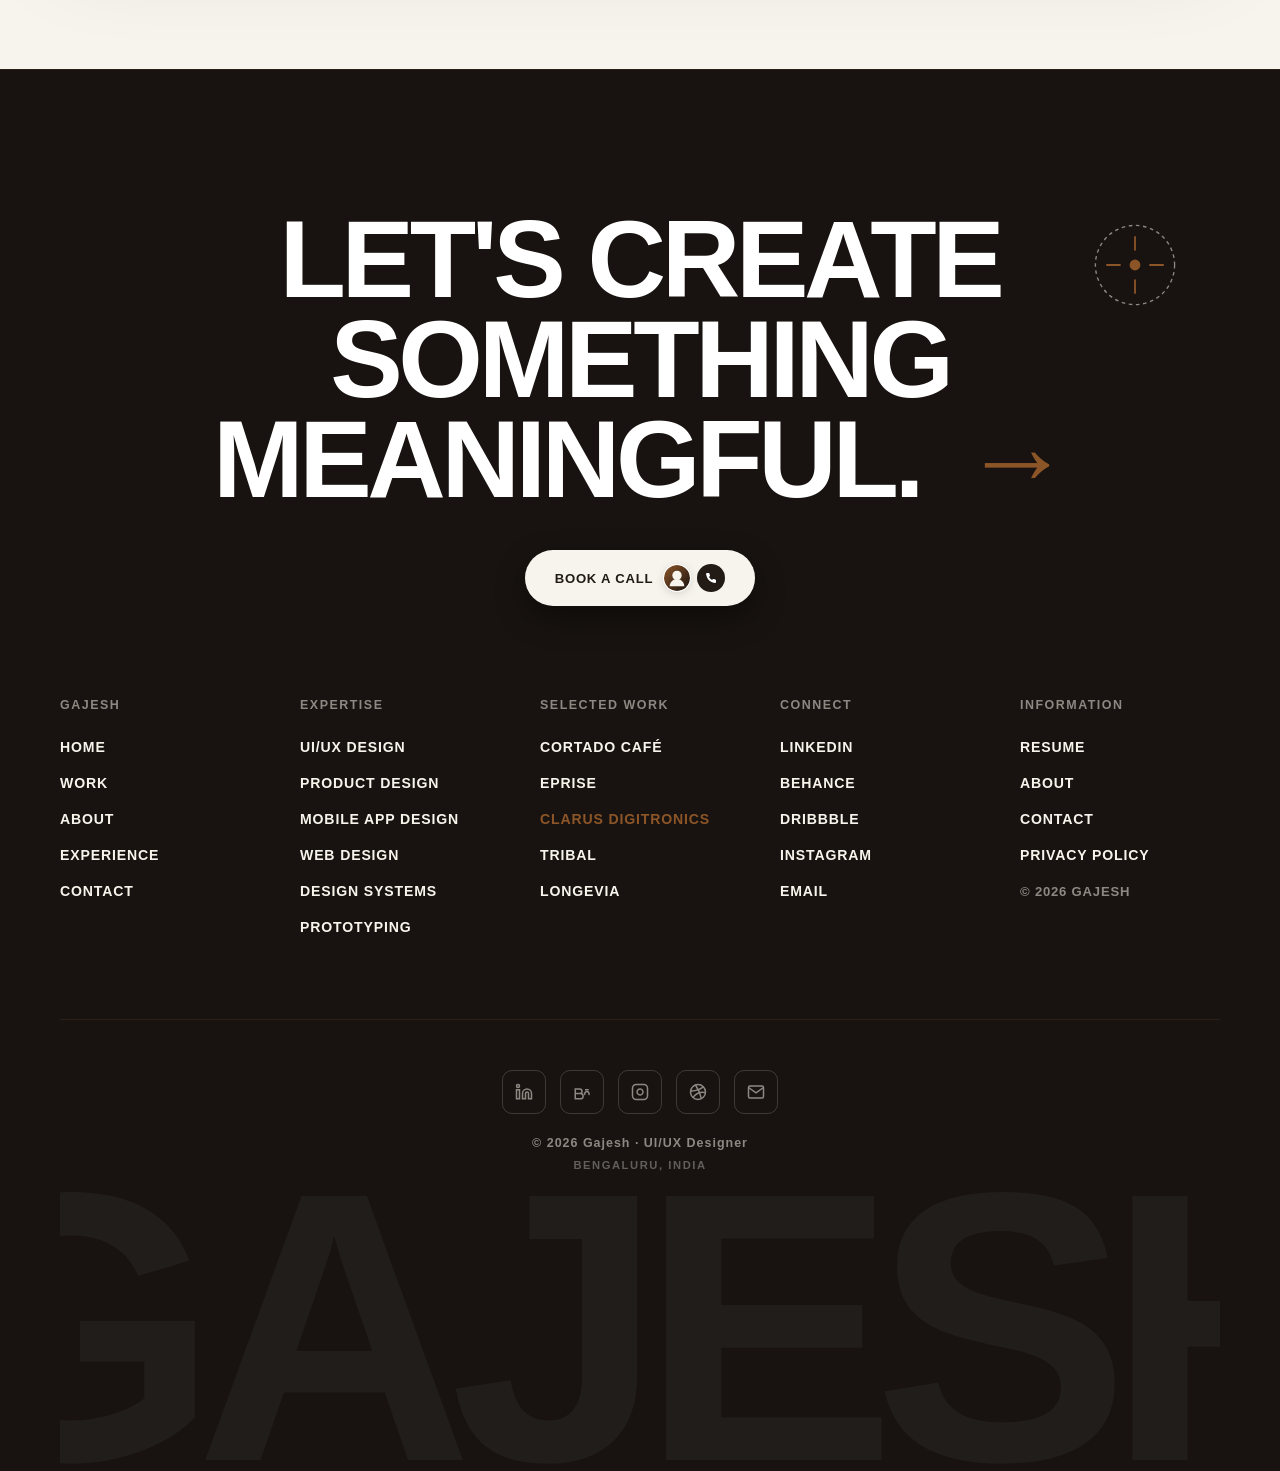
==== commit 69c32a13: "Replace low-resolution and blurry mockups with ultra-sharp vector SVG mockups and Retina contrast op" ====
--- a/clarus.html
+++ b/clarus.html
@@ -86,11 +86,11 @@
           </p>
         </div>
 
-        <!-- Full-Scale Hero Visual Mockup (Mockup 01 — Desktop Hero) -->
+        <!-- Full-Scale Hero Visual Mockup (Desktop Hero Mockup) -->
         <div class="hero-visual-frame">
           <img 
-            src="images/clarus-mockup-01.jpg" 
-            alt="Clarus Digitronics desktop website hero mockup in high-end electronics manufacturing workspace"
+            src="images/clarus-mockup-hero.svg" 
+            alt="Clarus Digitronics desktop website hero mockup with precision electronics manufacturing at scale"
             class="hero-visual-img"
             loading="eager"
           >
@@ -729,7 +729,7 @@
 
           <div class="next-card-visual-frame">
             <img 
-              src="images/tribal-mockup-01.jpg" 
+              src="images/tribal-mockup-hero.svg" 
               alt="TRIBAL Clothing Manufacturing &amp; Order Management Platform preview" 
               class="next-card-img"
               loading="lazy"
--- a/styles.css
+++ b/styles.css
@@ -1128,6 +1128,10 @@
   object-fit: cover;
   object-position: center;
   z-index: 1;
+  image-rendering: -webkit-optimize-contrast;
+  image-rendering: high-quality;
+  transform: translateZ(0);
+  backface-visibility: hidden;
   transition: transform 0.65s cubic-bezier(0.16, 1, 0.3, 1), filter 0.5s ease;
 }
 
--- a/cortado.css
+++ b/cortado.css
@@ -809,6 +809,10 @@
   max-height: 820px;
   object-fit: cover;
   object-position: center;
+  image-rendering: -webkit-optimize-contrast;
+  image-rendering: high-quality;
+  transform: translateZ(0);
+  backface-visibility: hidden;
   transition: transform var(--transition-slow);
 }
 
@@ -2203,6 +2207,10 @@
   width: 100%;
   height: 100%;
   object-fit: cover;
+  image-rendering: -webkit-optimize-contrast;
+  image-rendering: high-quality;
+  transform: translateZ(0);
+  backface-visibility: hidden;
   transition: transform var(--transition-slow);
 }
 
@@ -3181,6 +3189,9 @@
   width: 100%;
   height: auto;
   display: block;
+  image-rendering: -webkit-optimize-contrast;
+  image-rendering: high-quality;
+  transform: translateZ(0);
 }
 
 .apparel-summary-strip {
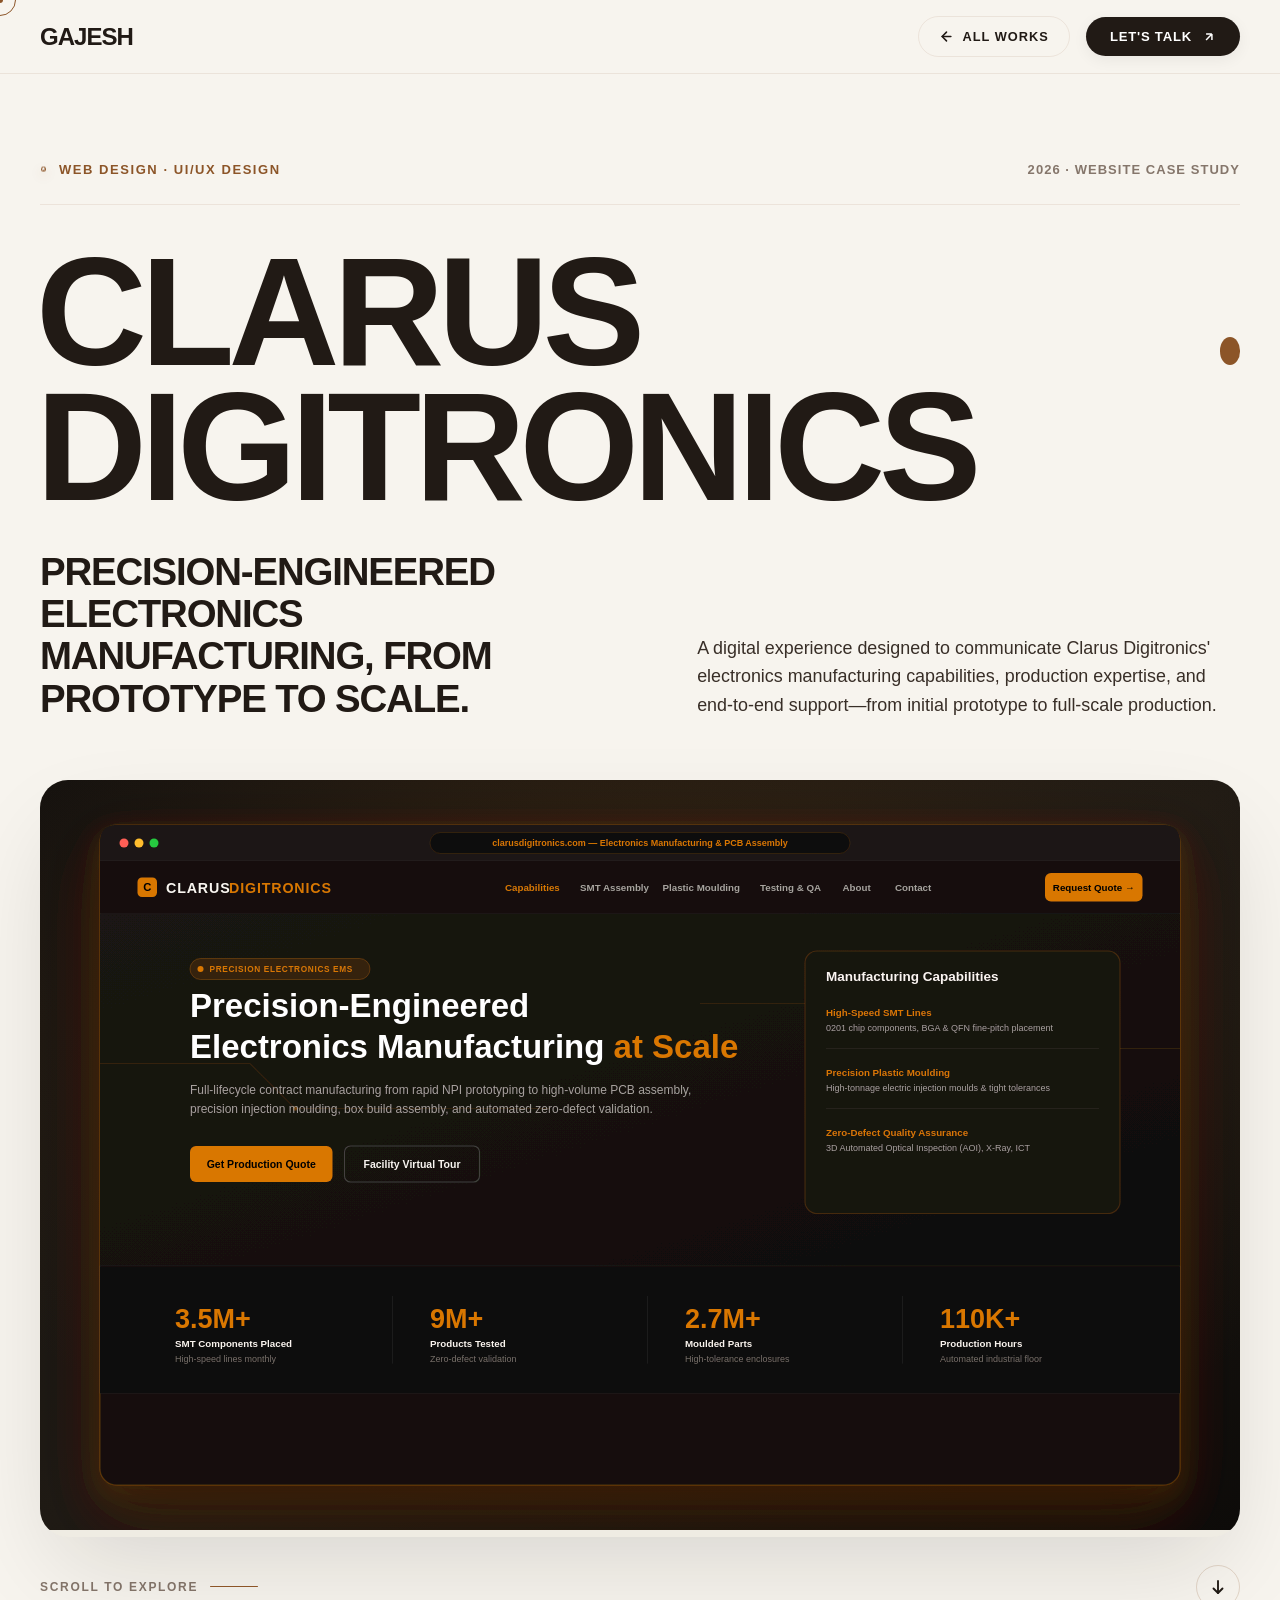
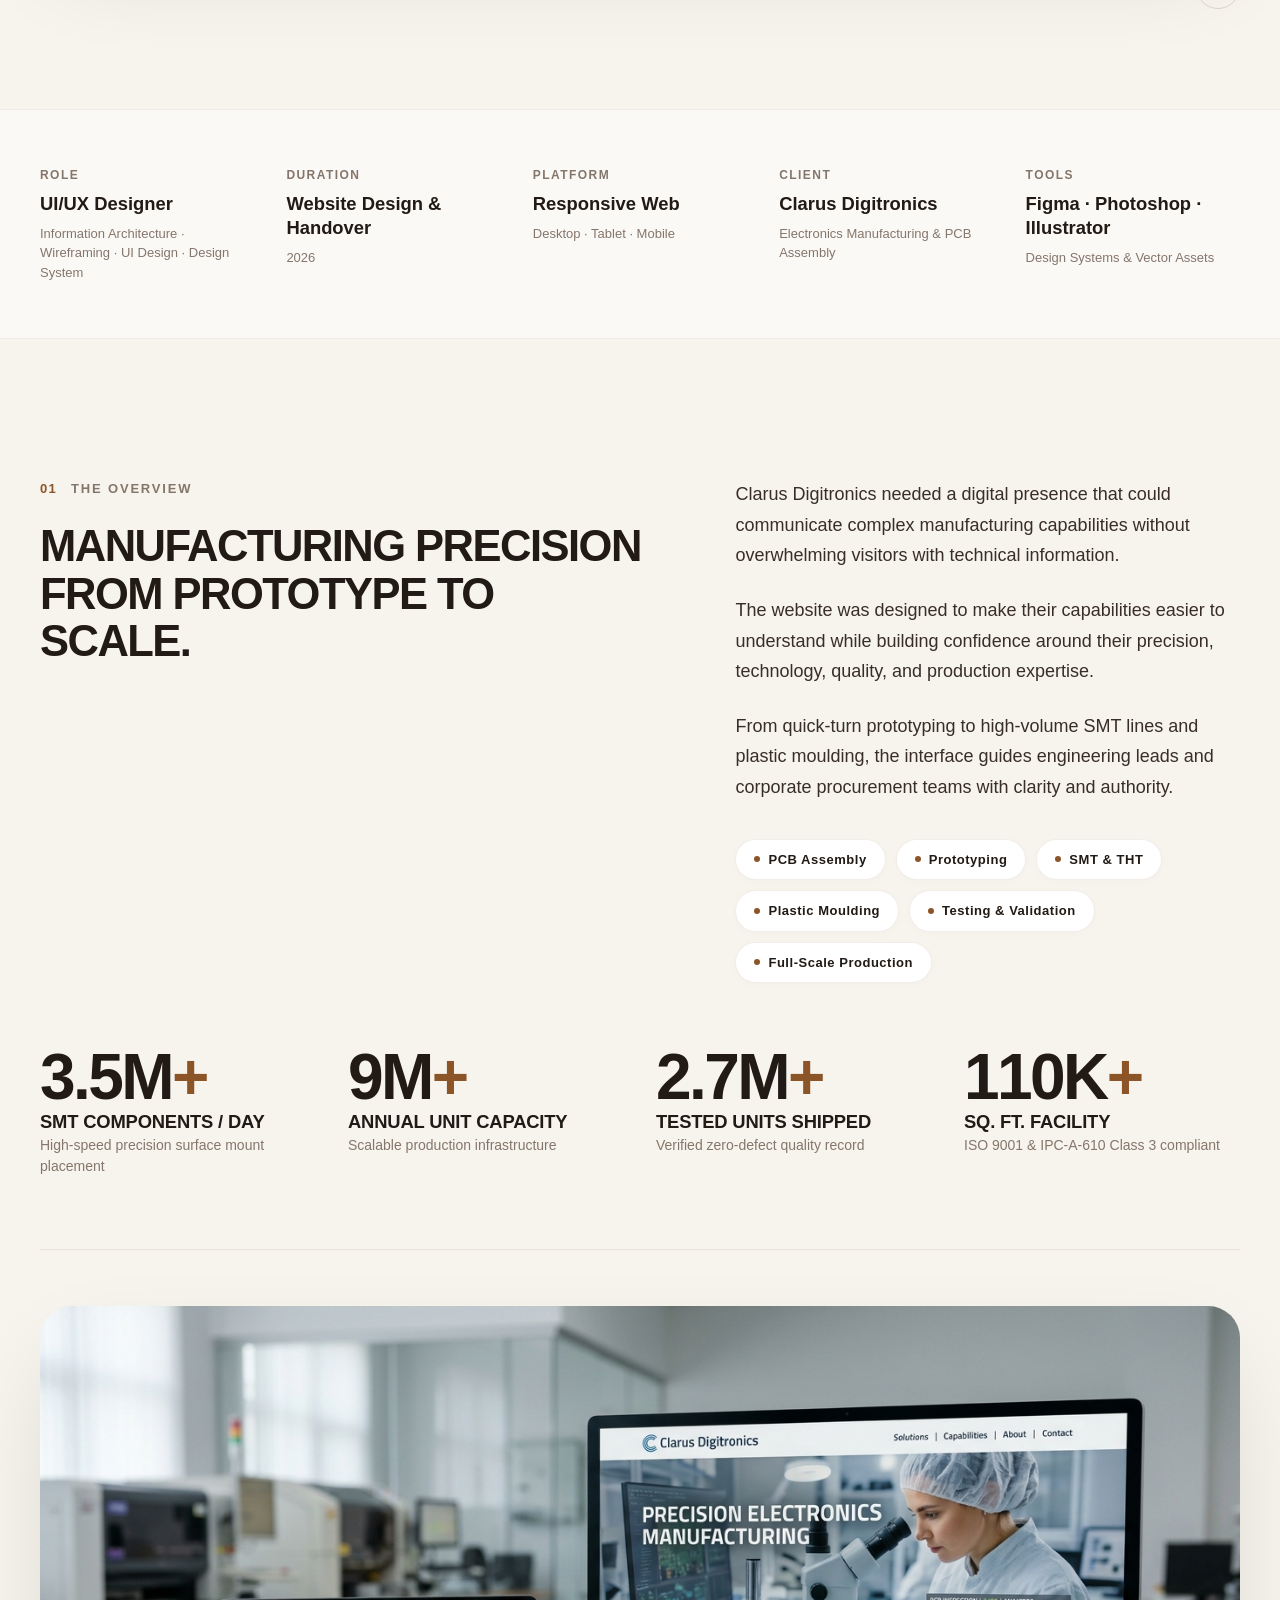
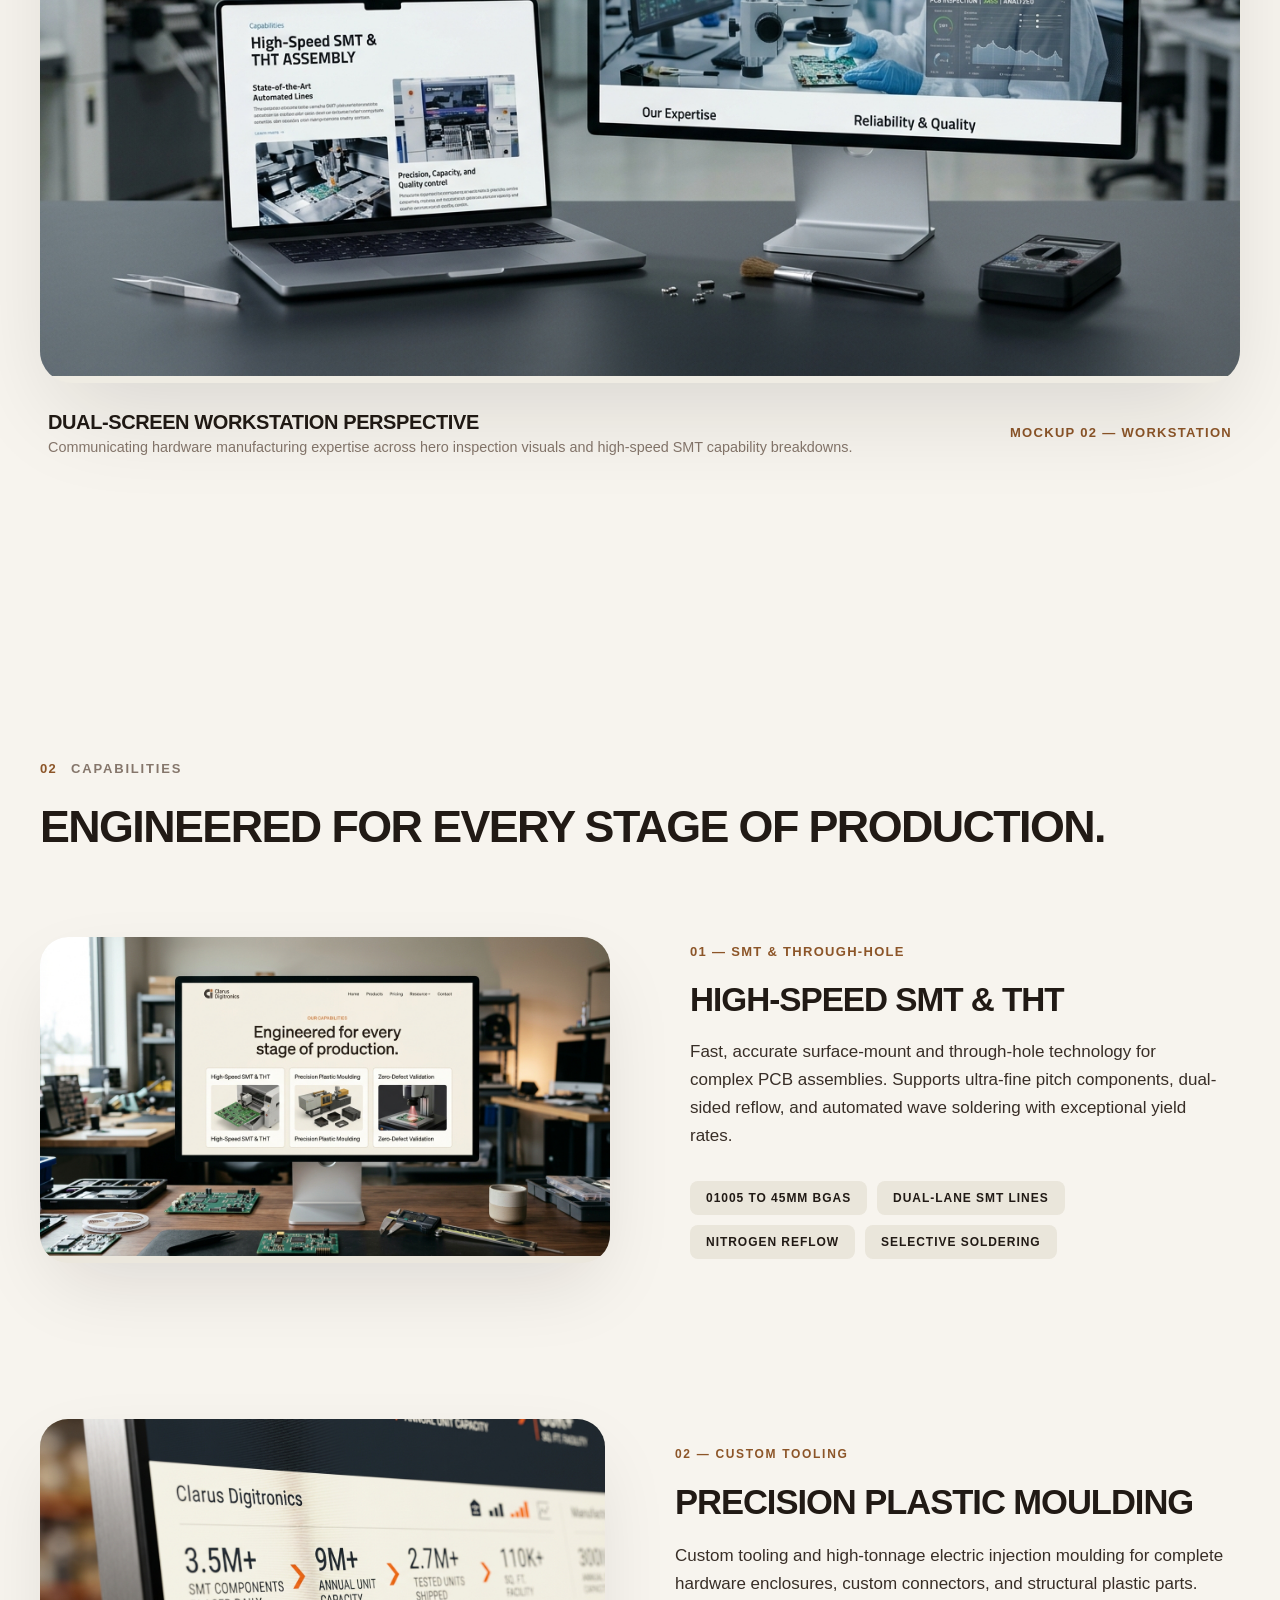
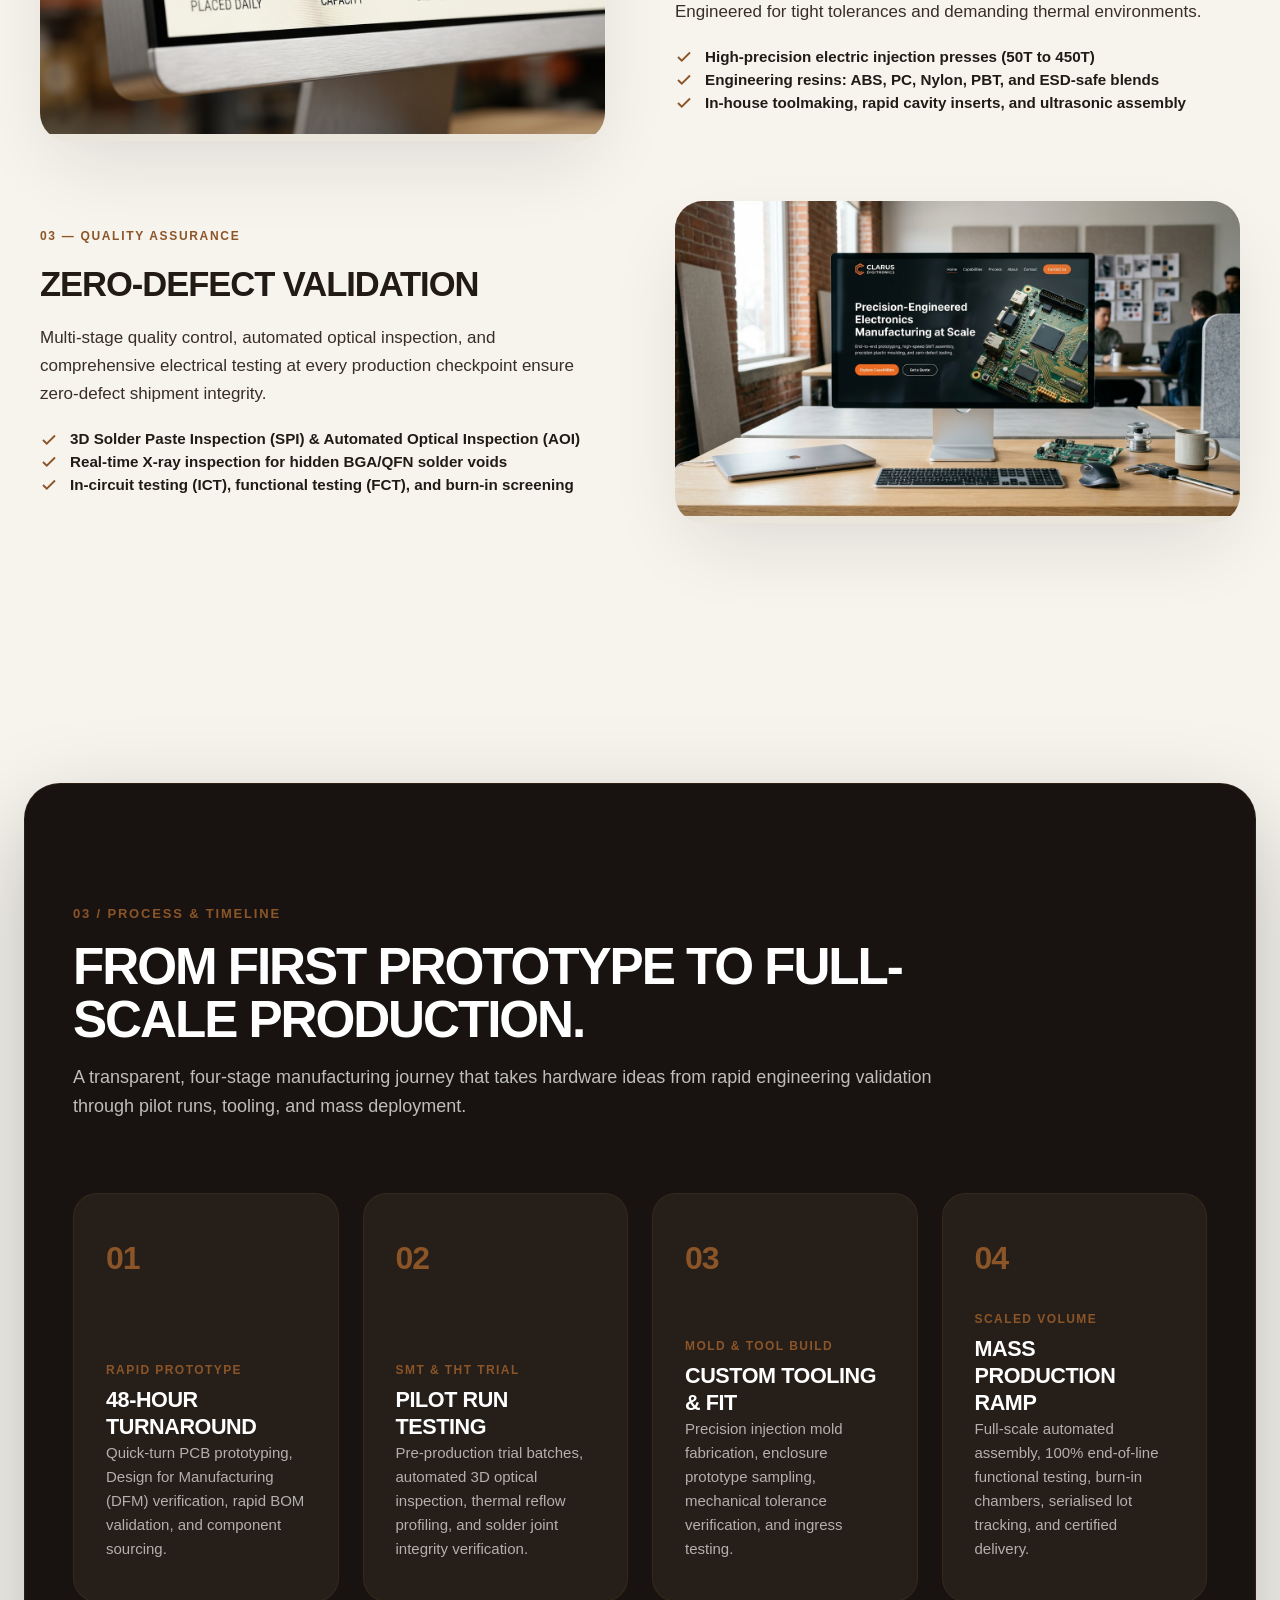
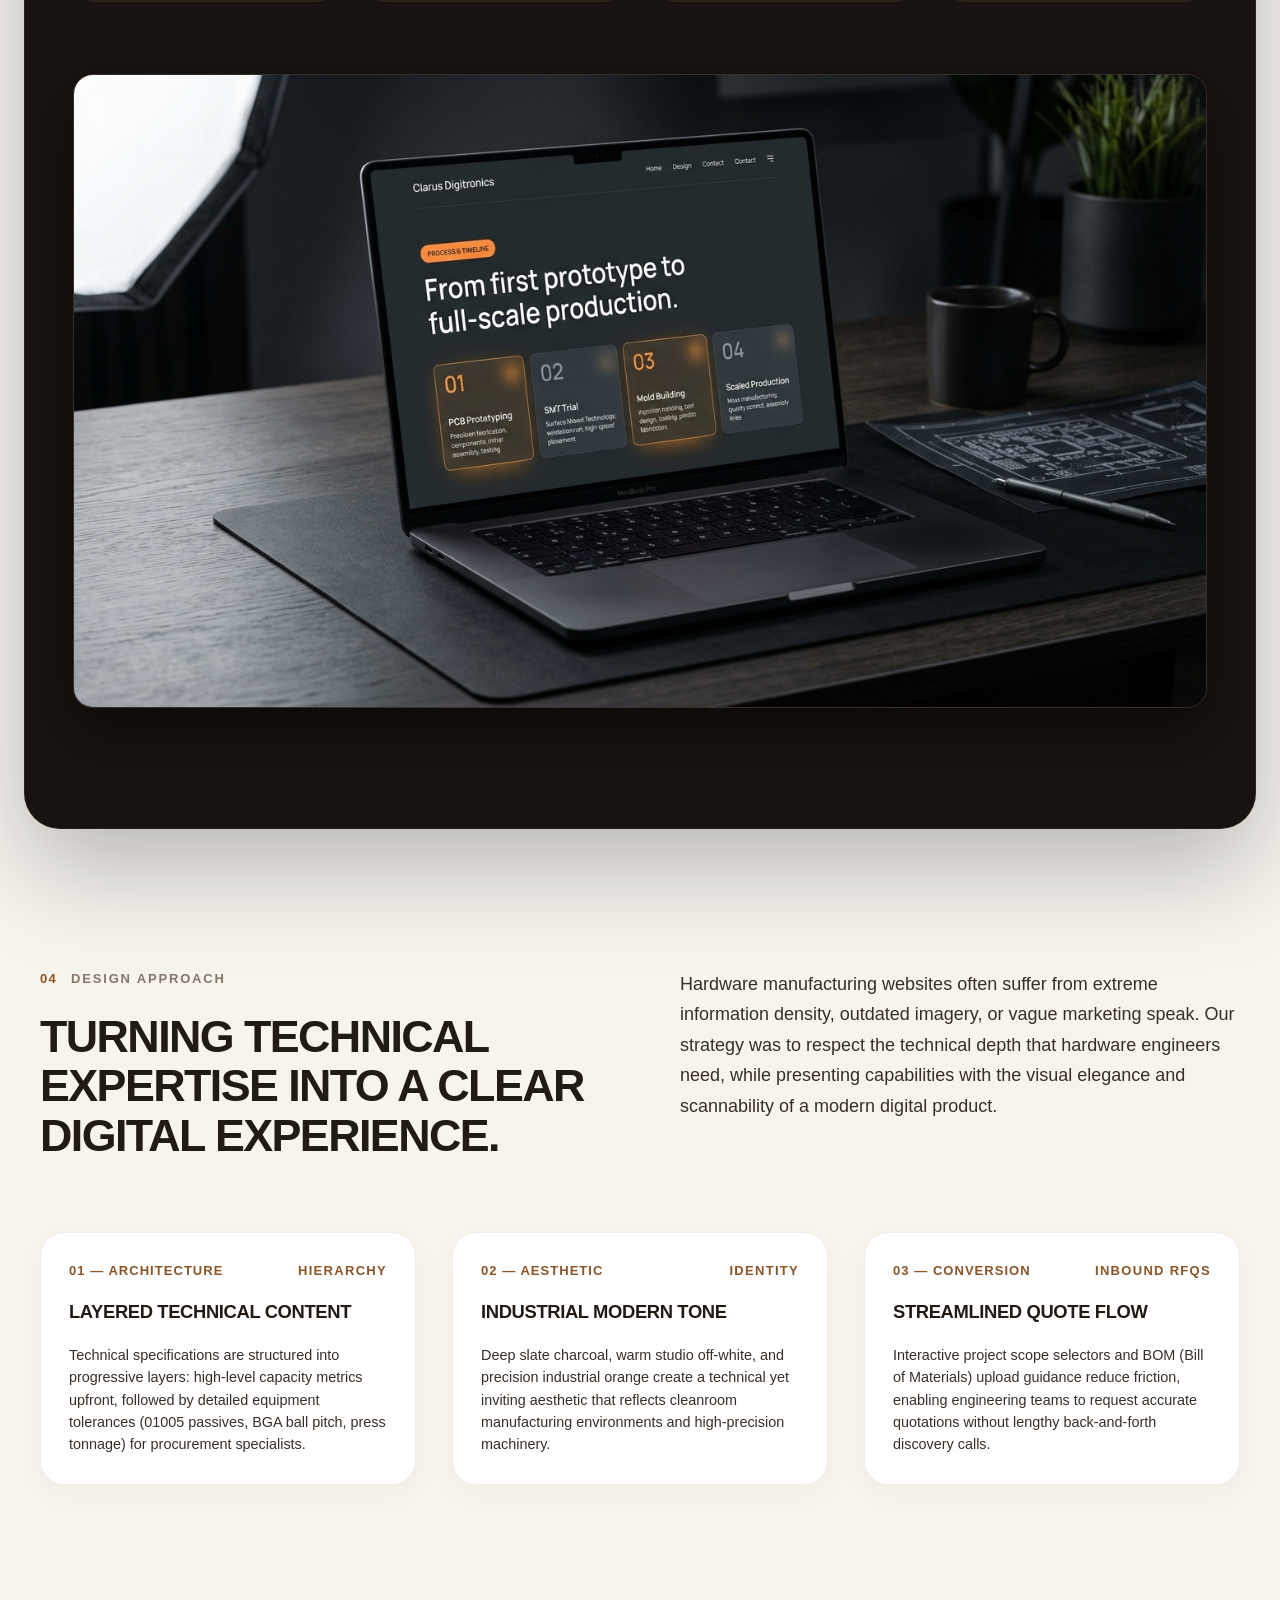
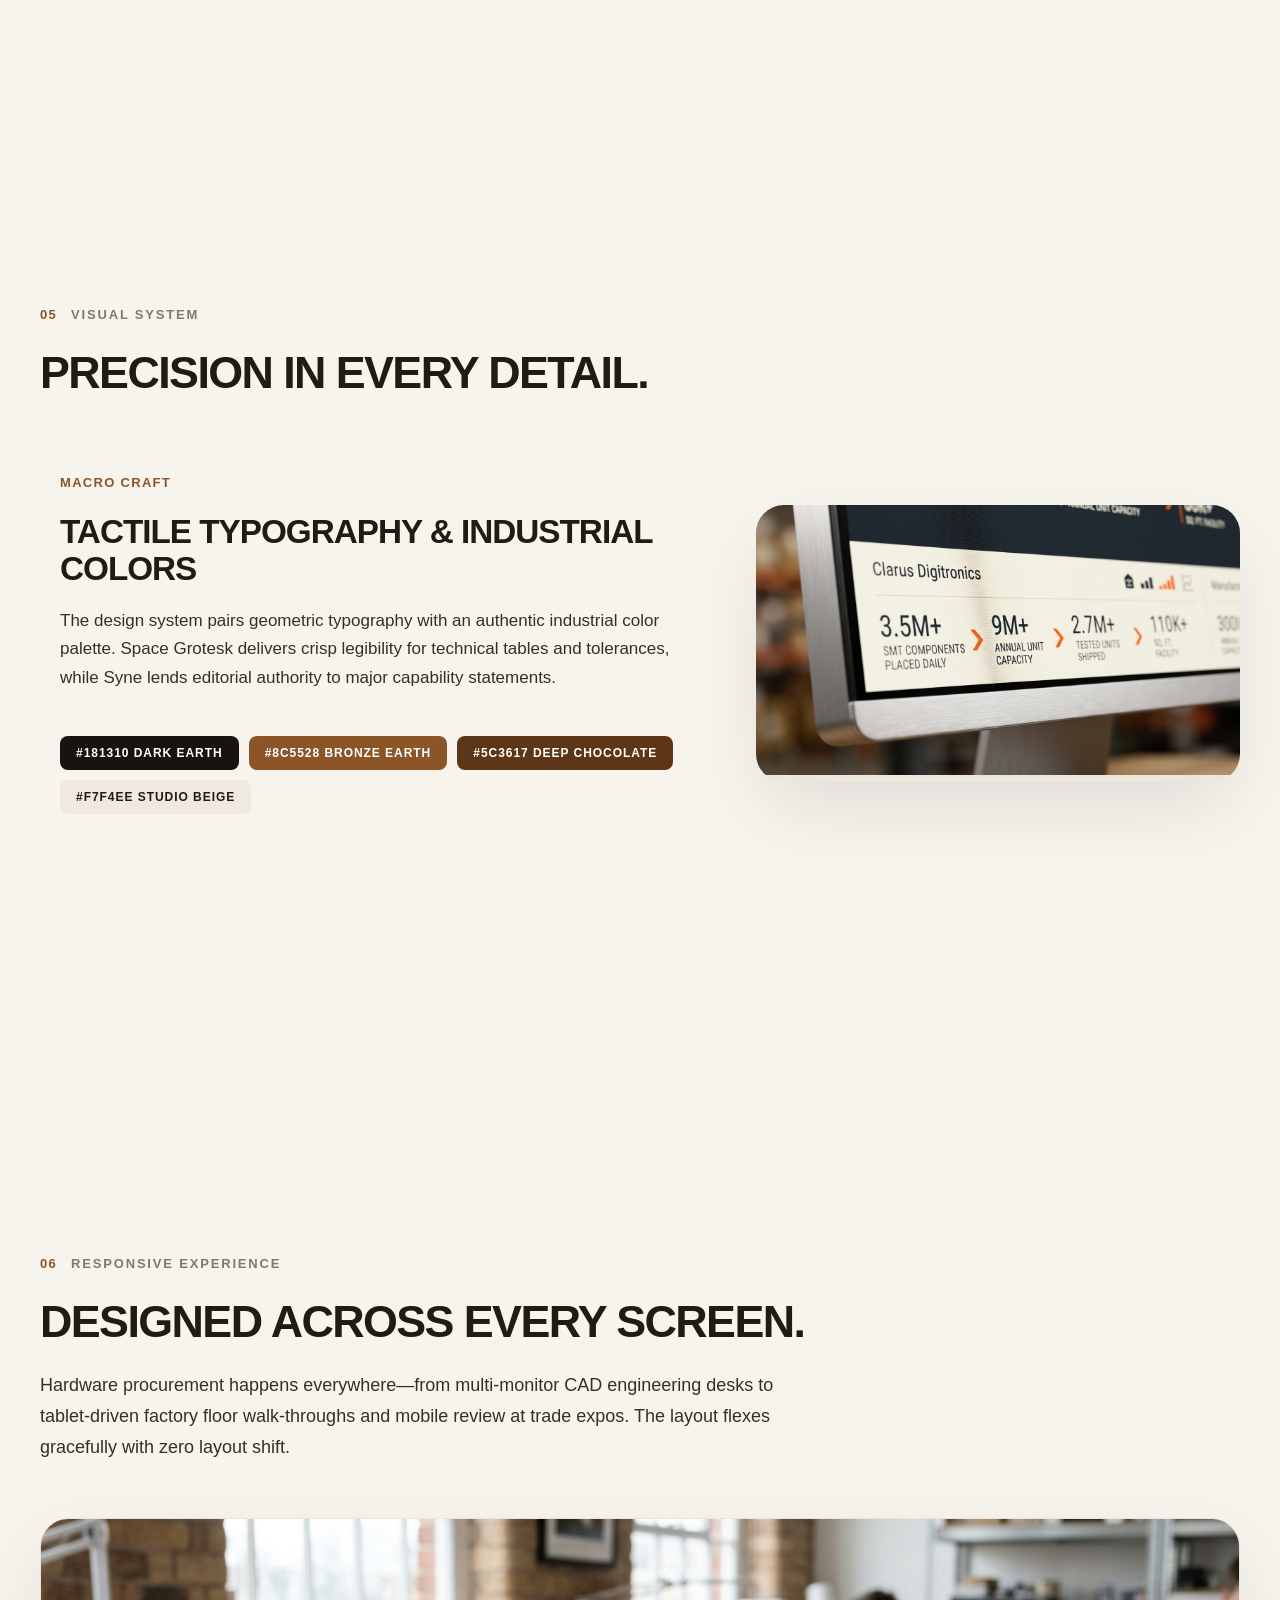
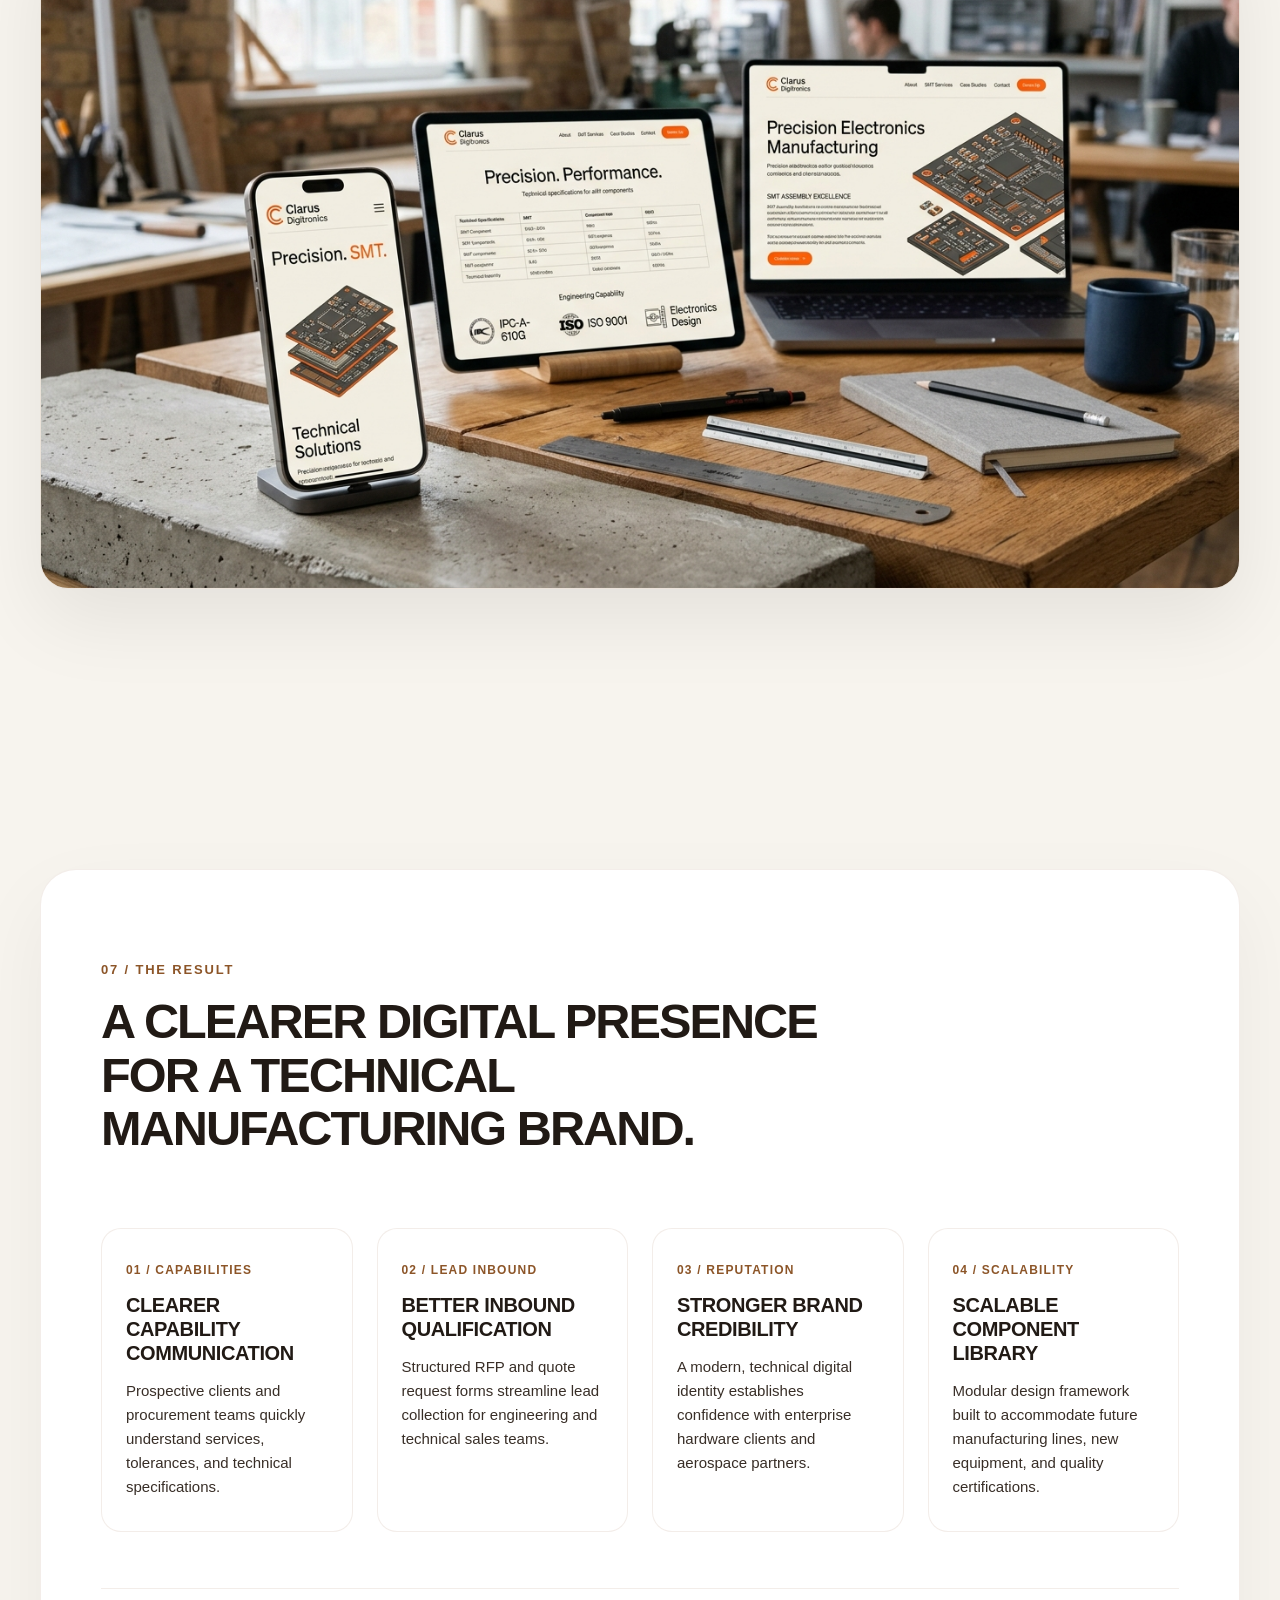
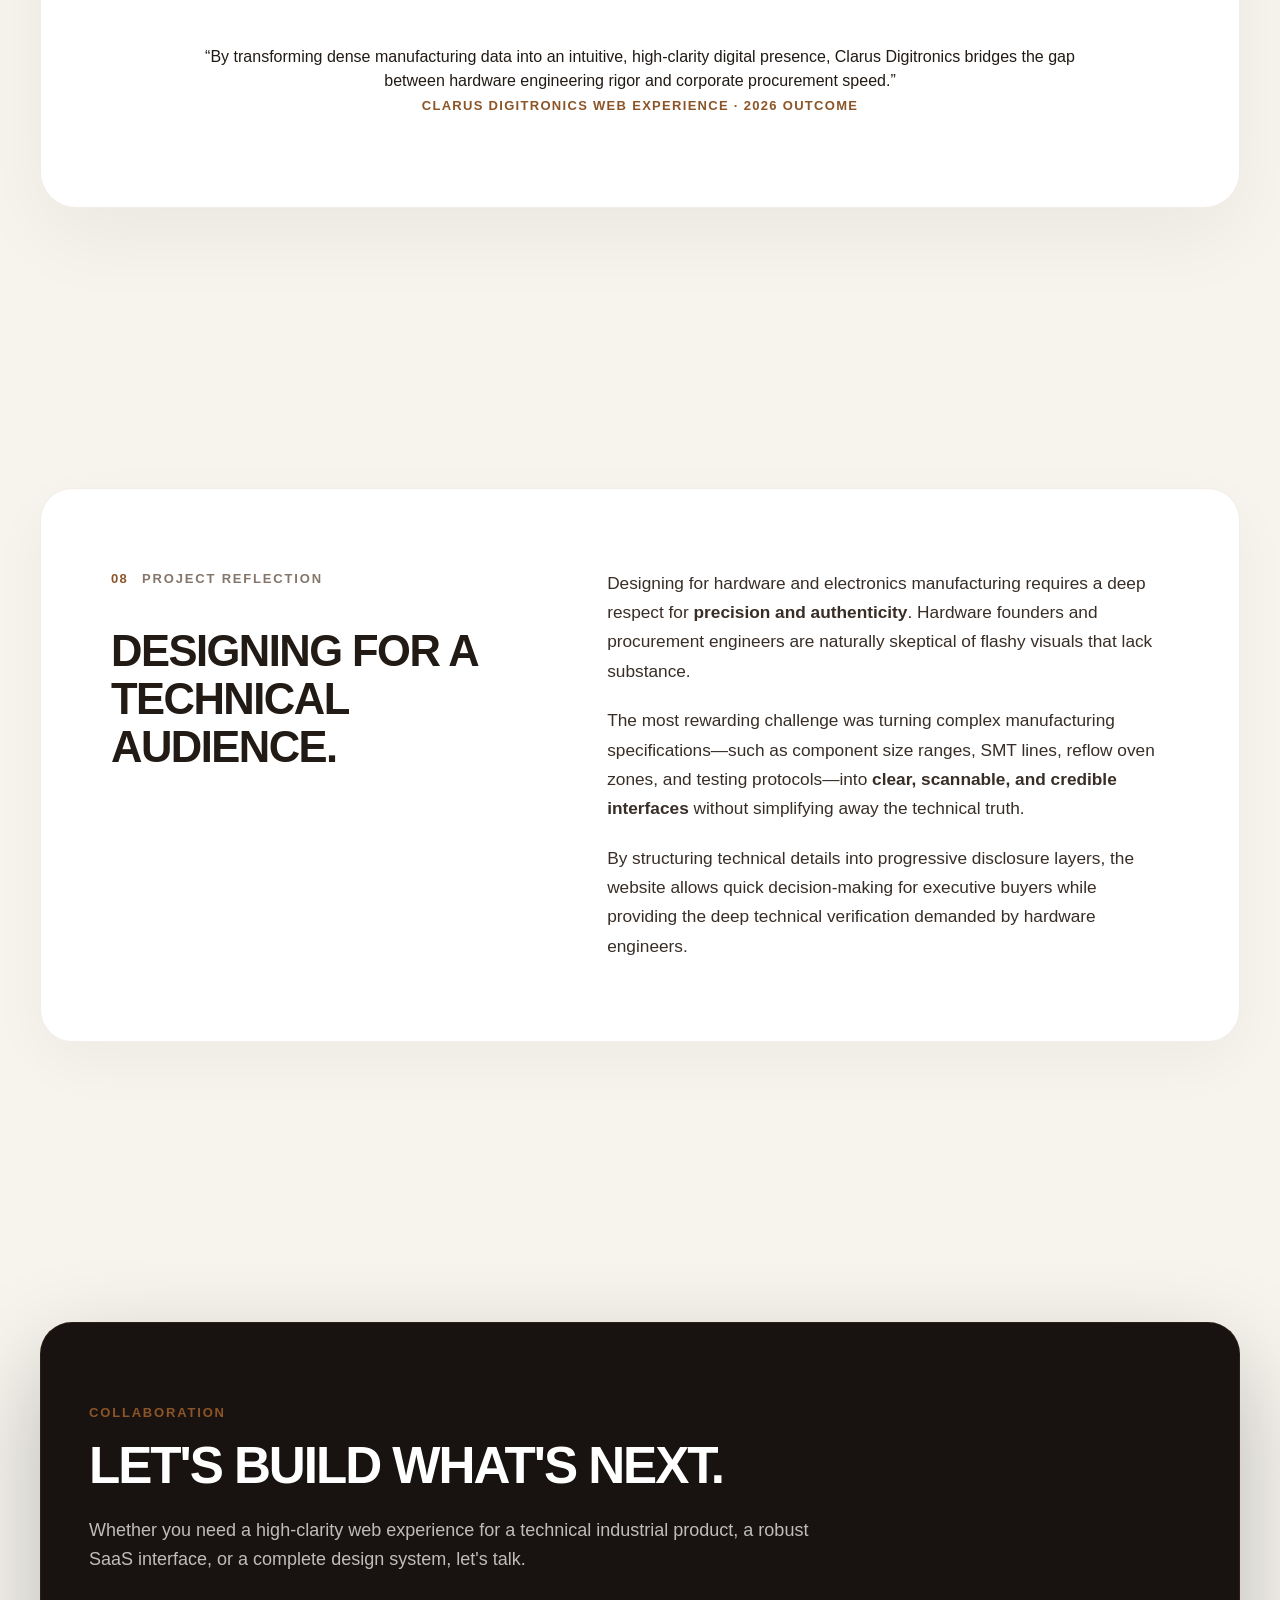
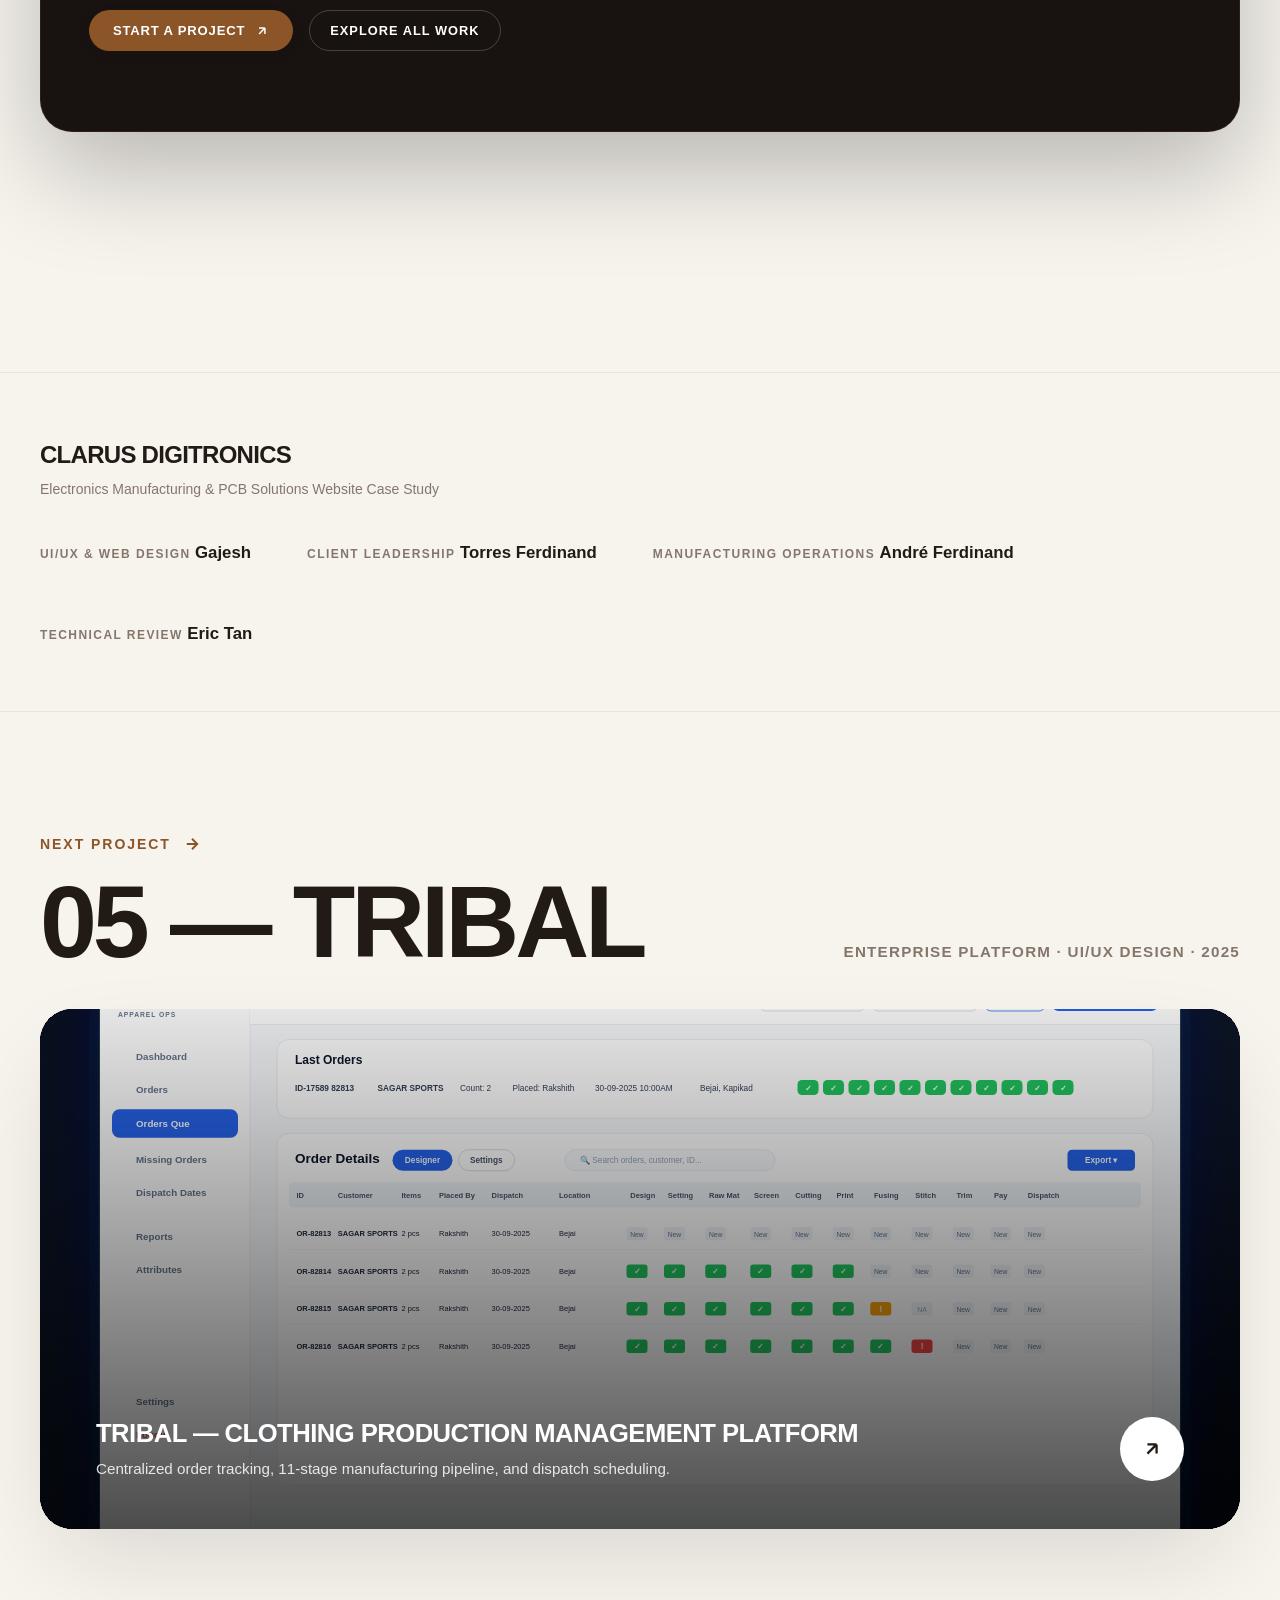
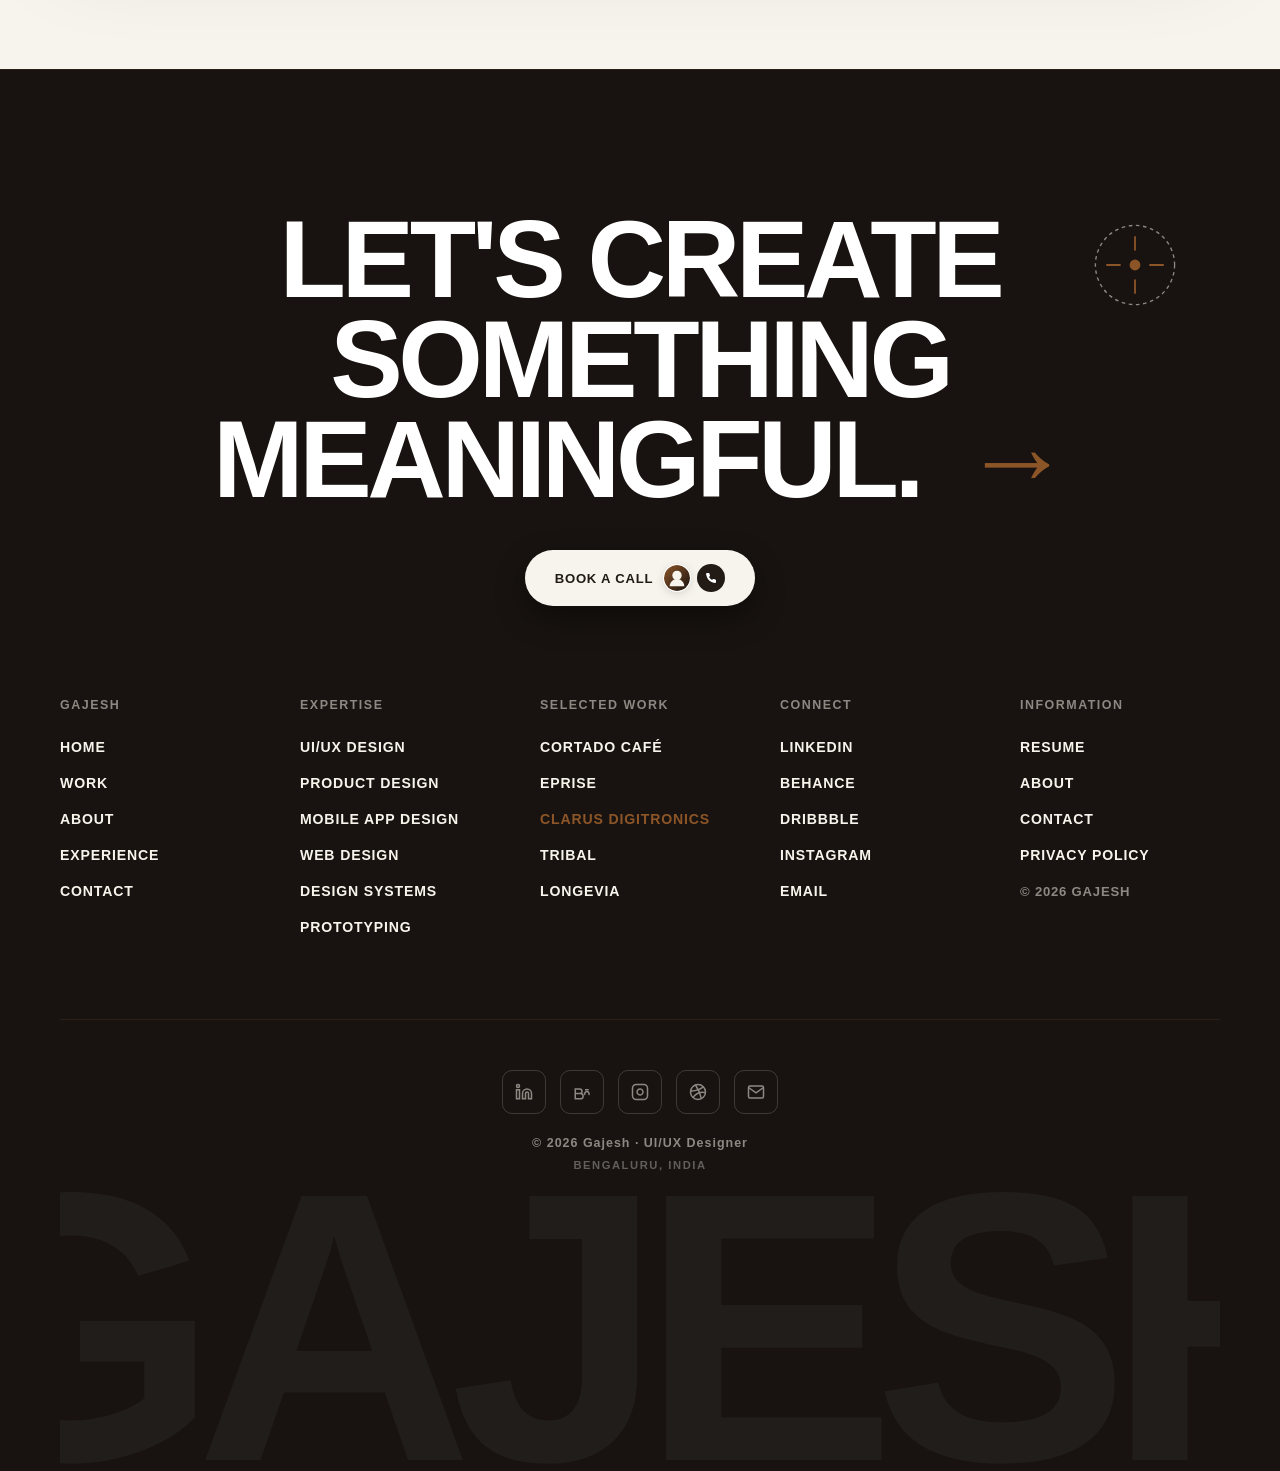
==== commit 799847a8: "Enhance case study mockups: integrate authentic UI screens, remove blurry assets, and optimize devic" ====
--- a/clarus.html
+++ b/clarus.html
@@ -329,7 +329,7 @@
             </ul>
           </div>
           <div class="breakdown-visual-card">
-            <img src="images/clarus-mockup-03.jpg" alt="Zero Defect Validation multi-checkpoint quality assurance" loading="lazy">
+            <img src="images/clarus-mockup-01.jpg" alt="Zero Defect Validation multi-checkpoint quality assurance" loading="lazy">
           </div>
         </div>
 
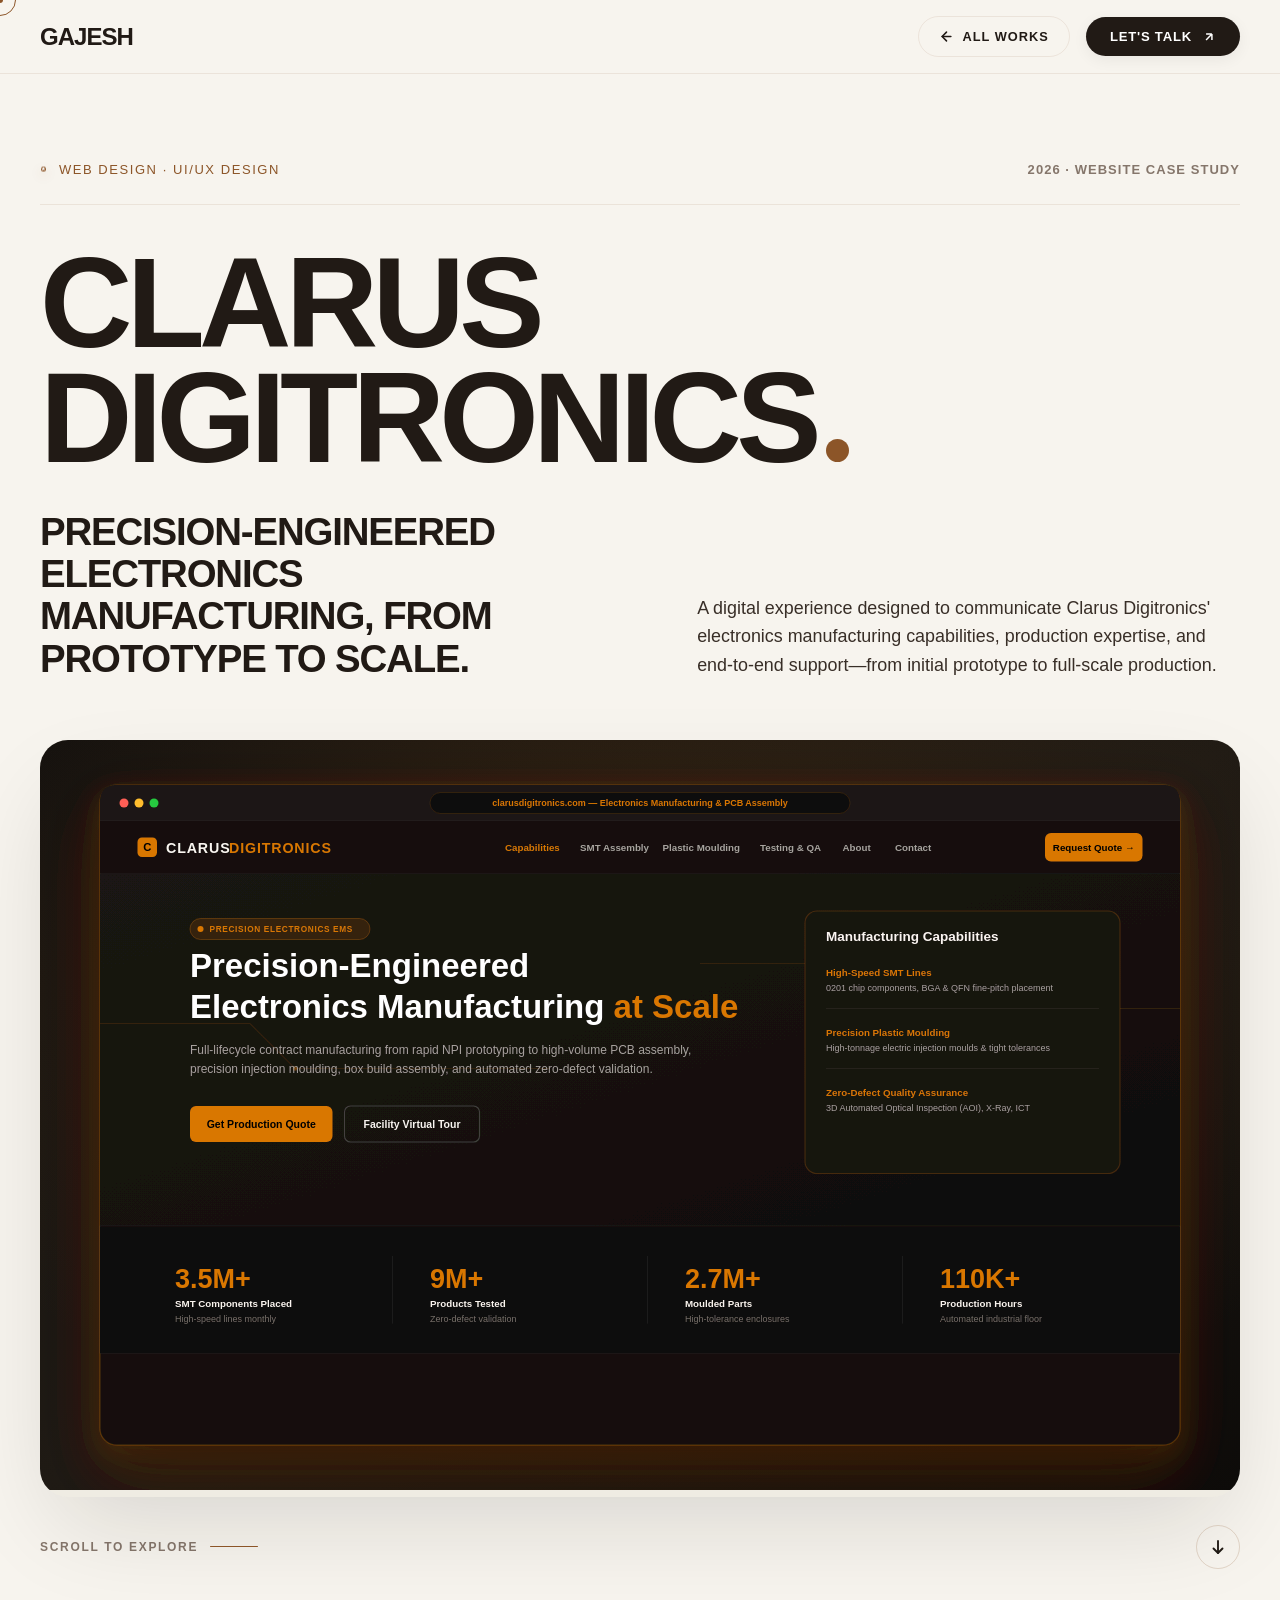
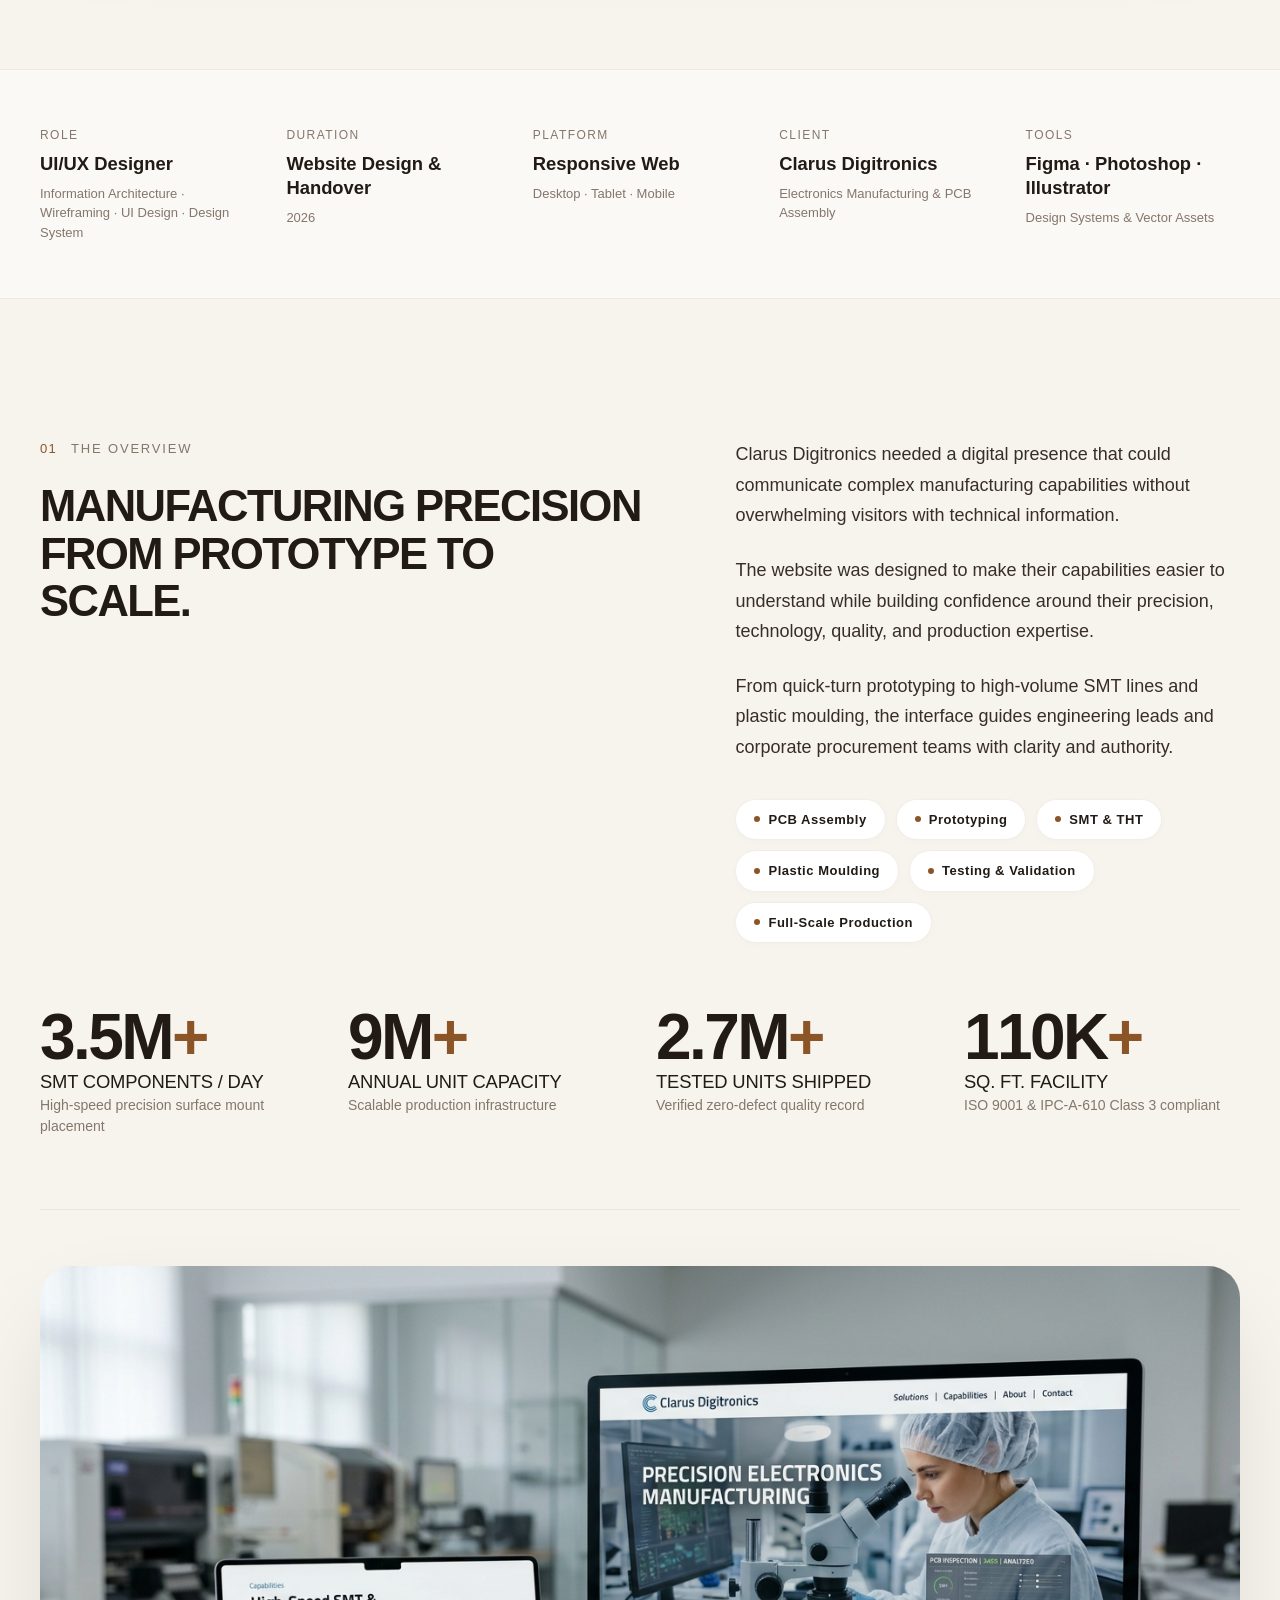
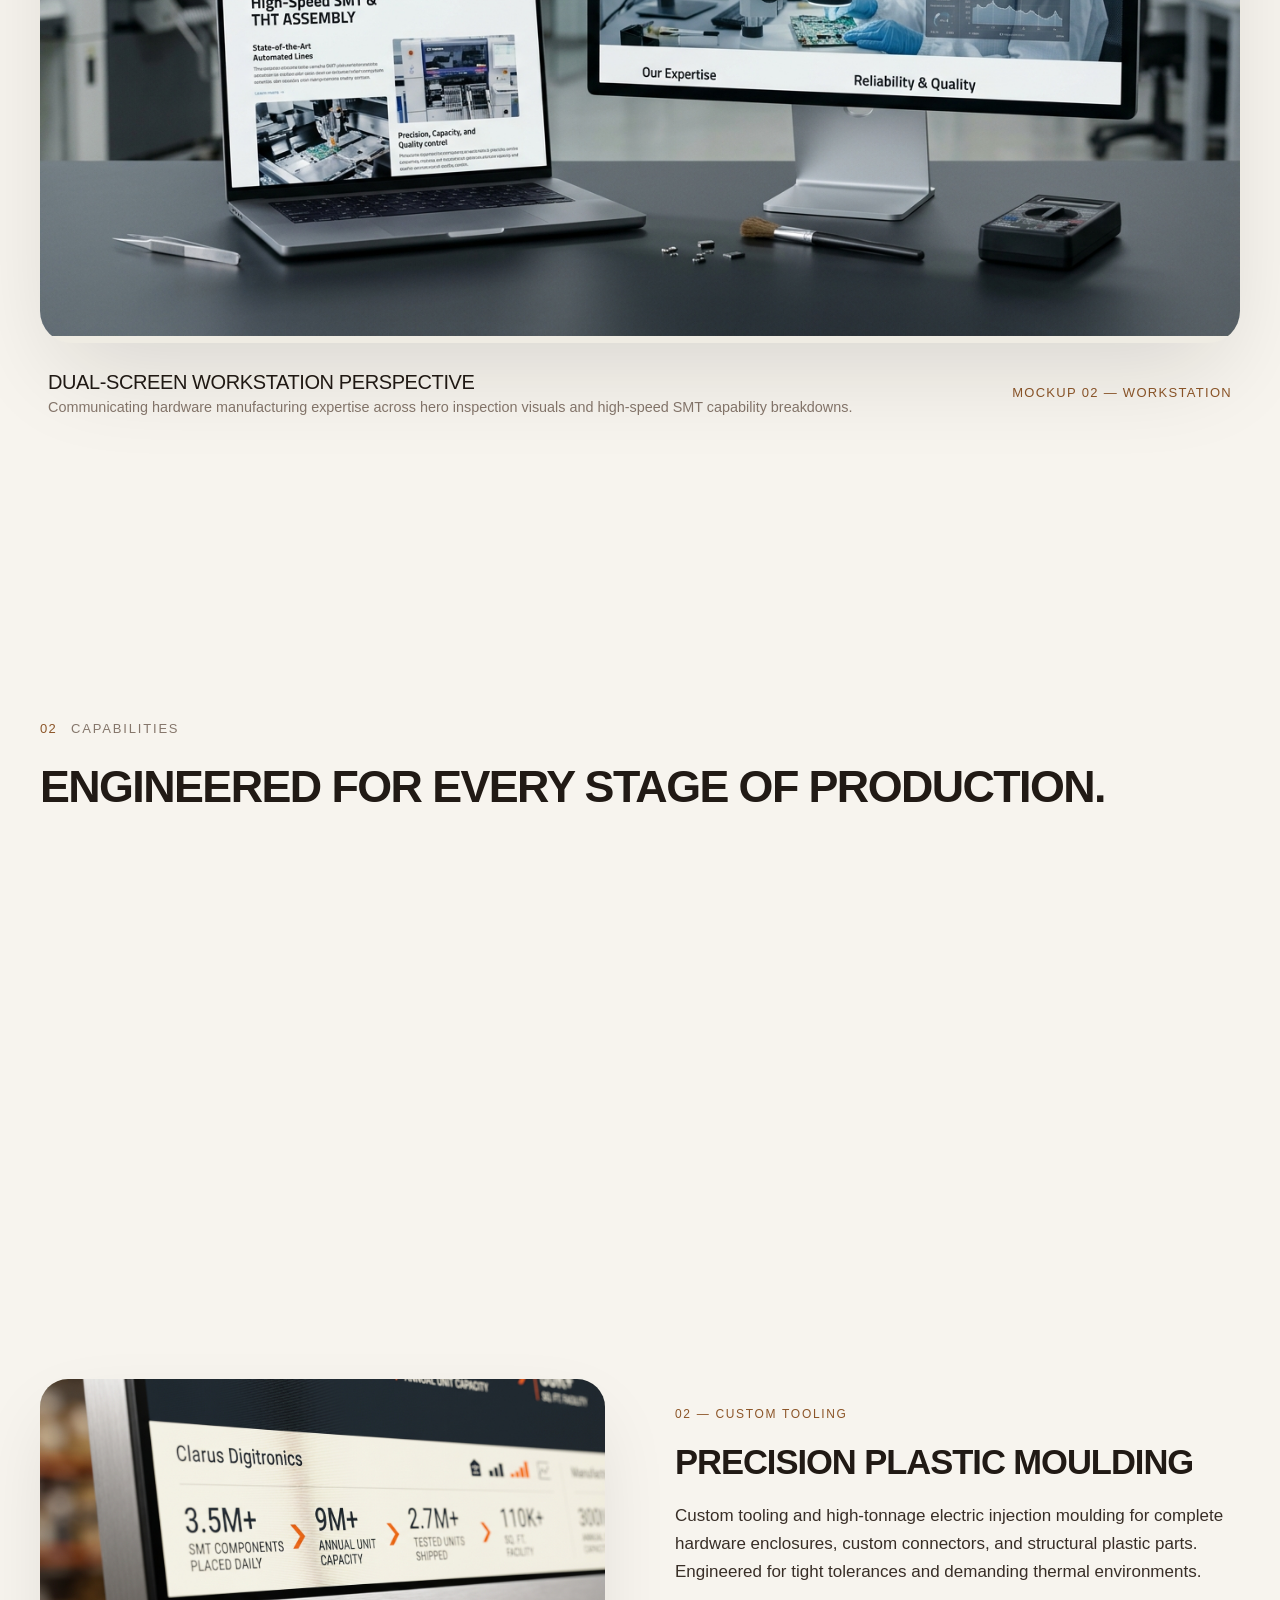
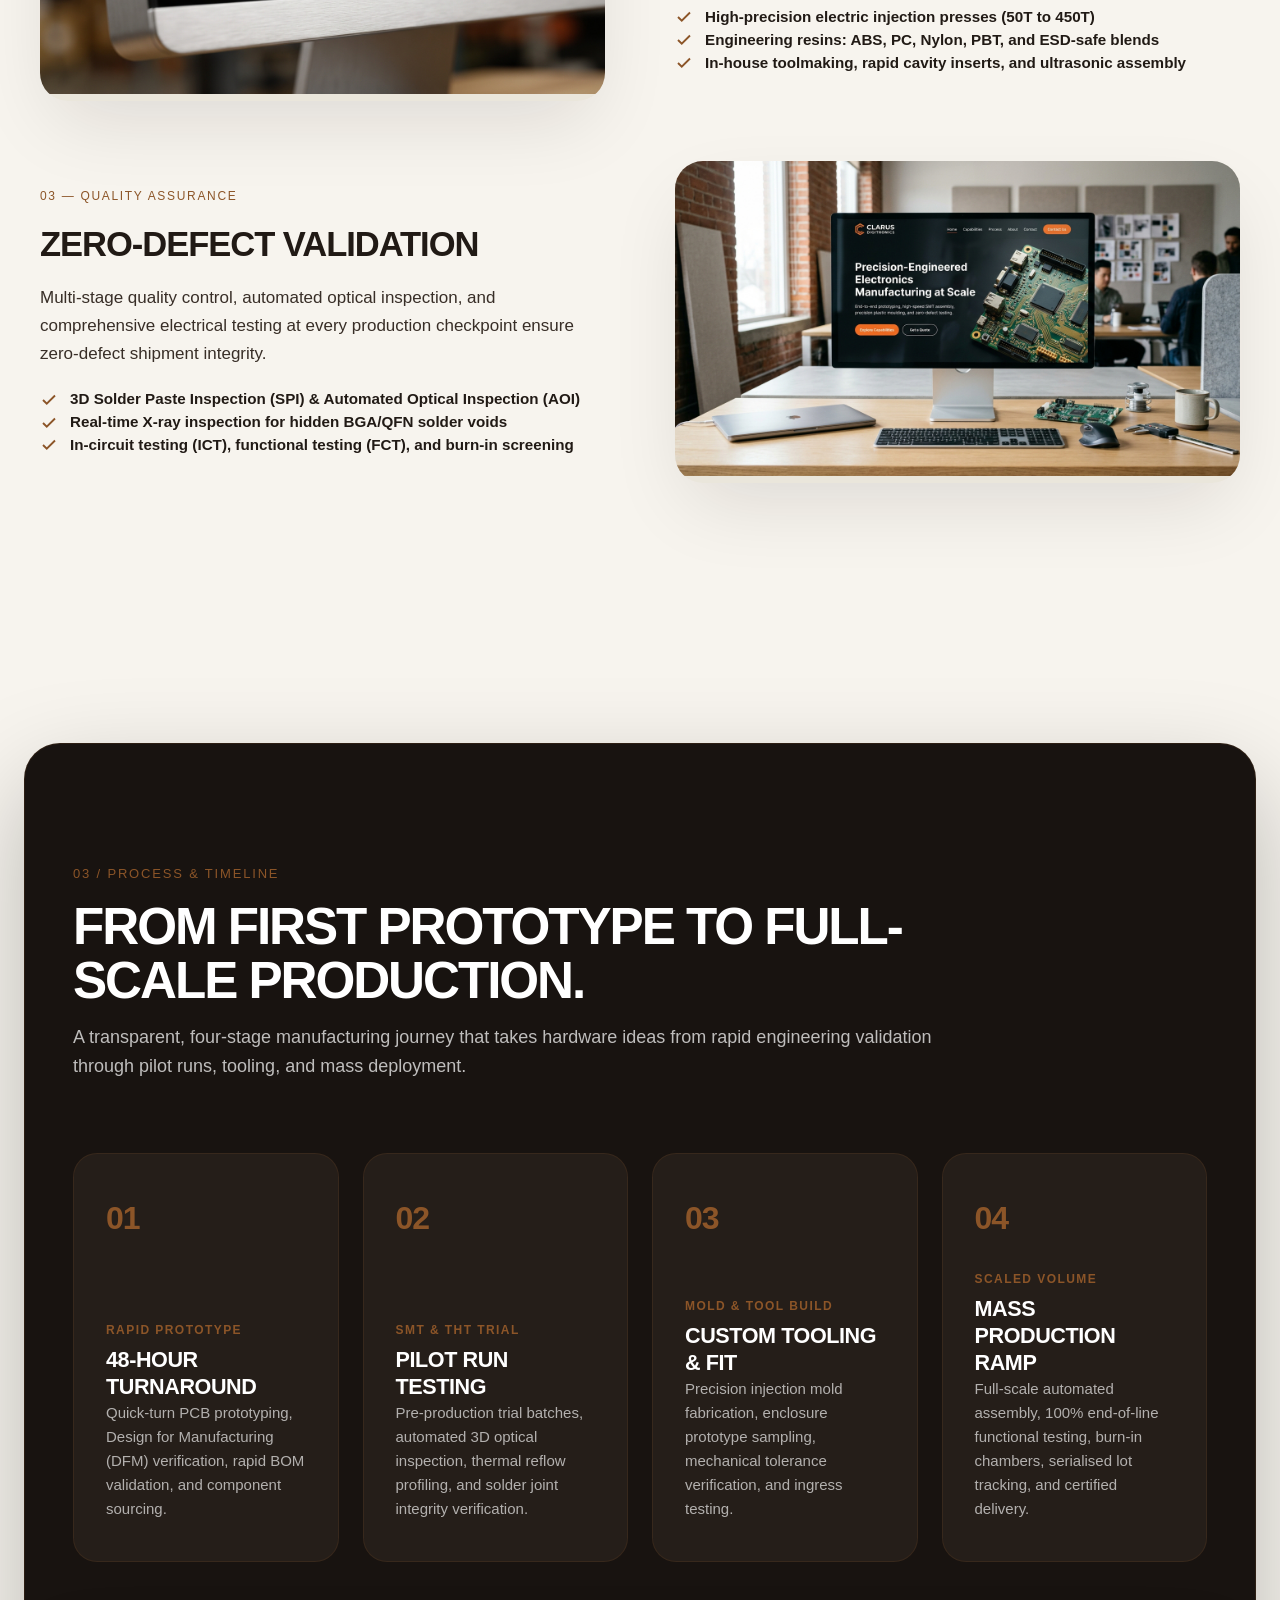
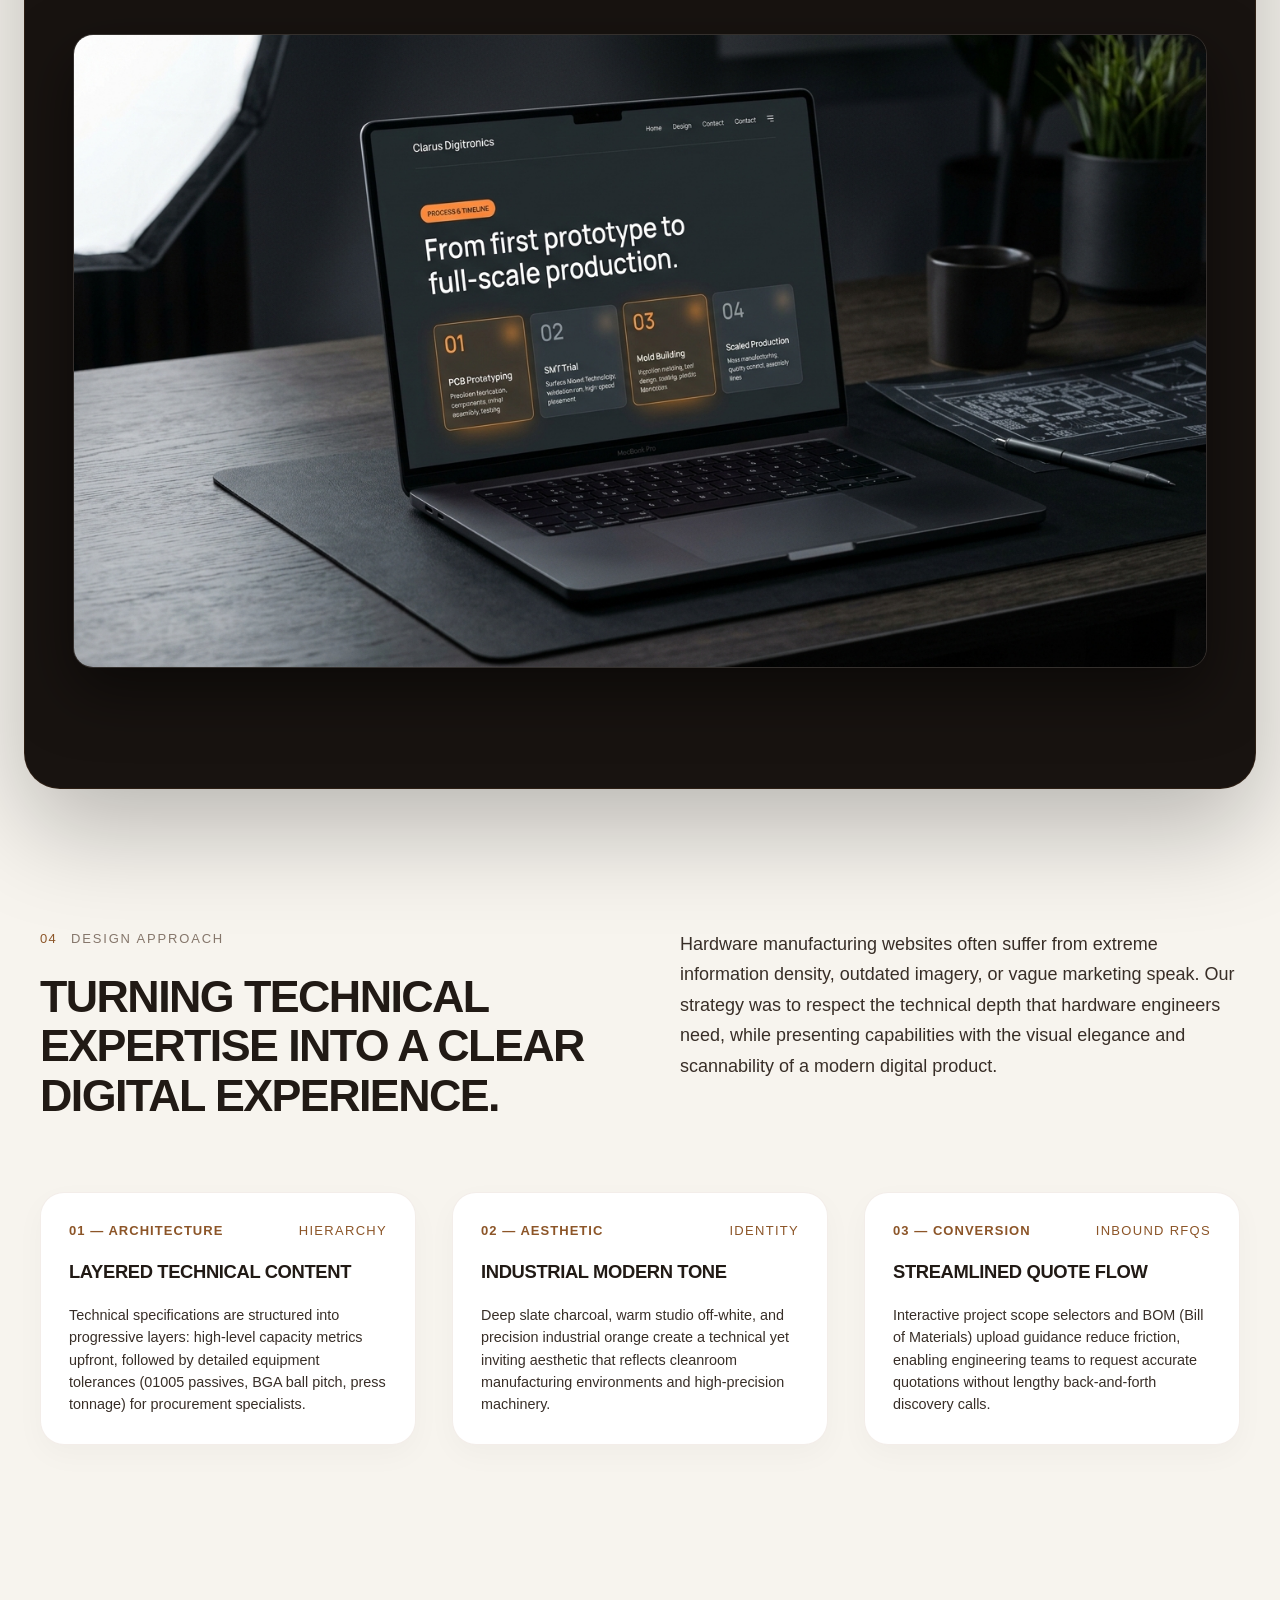
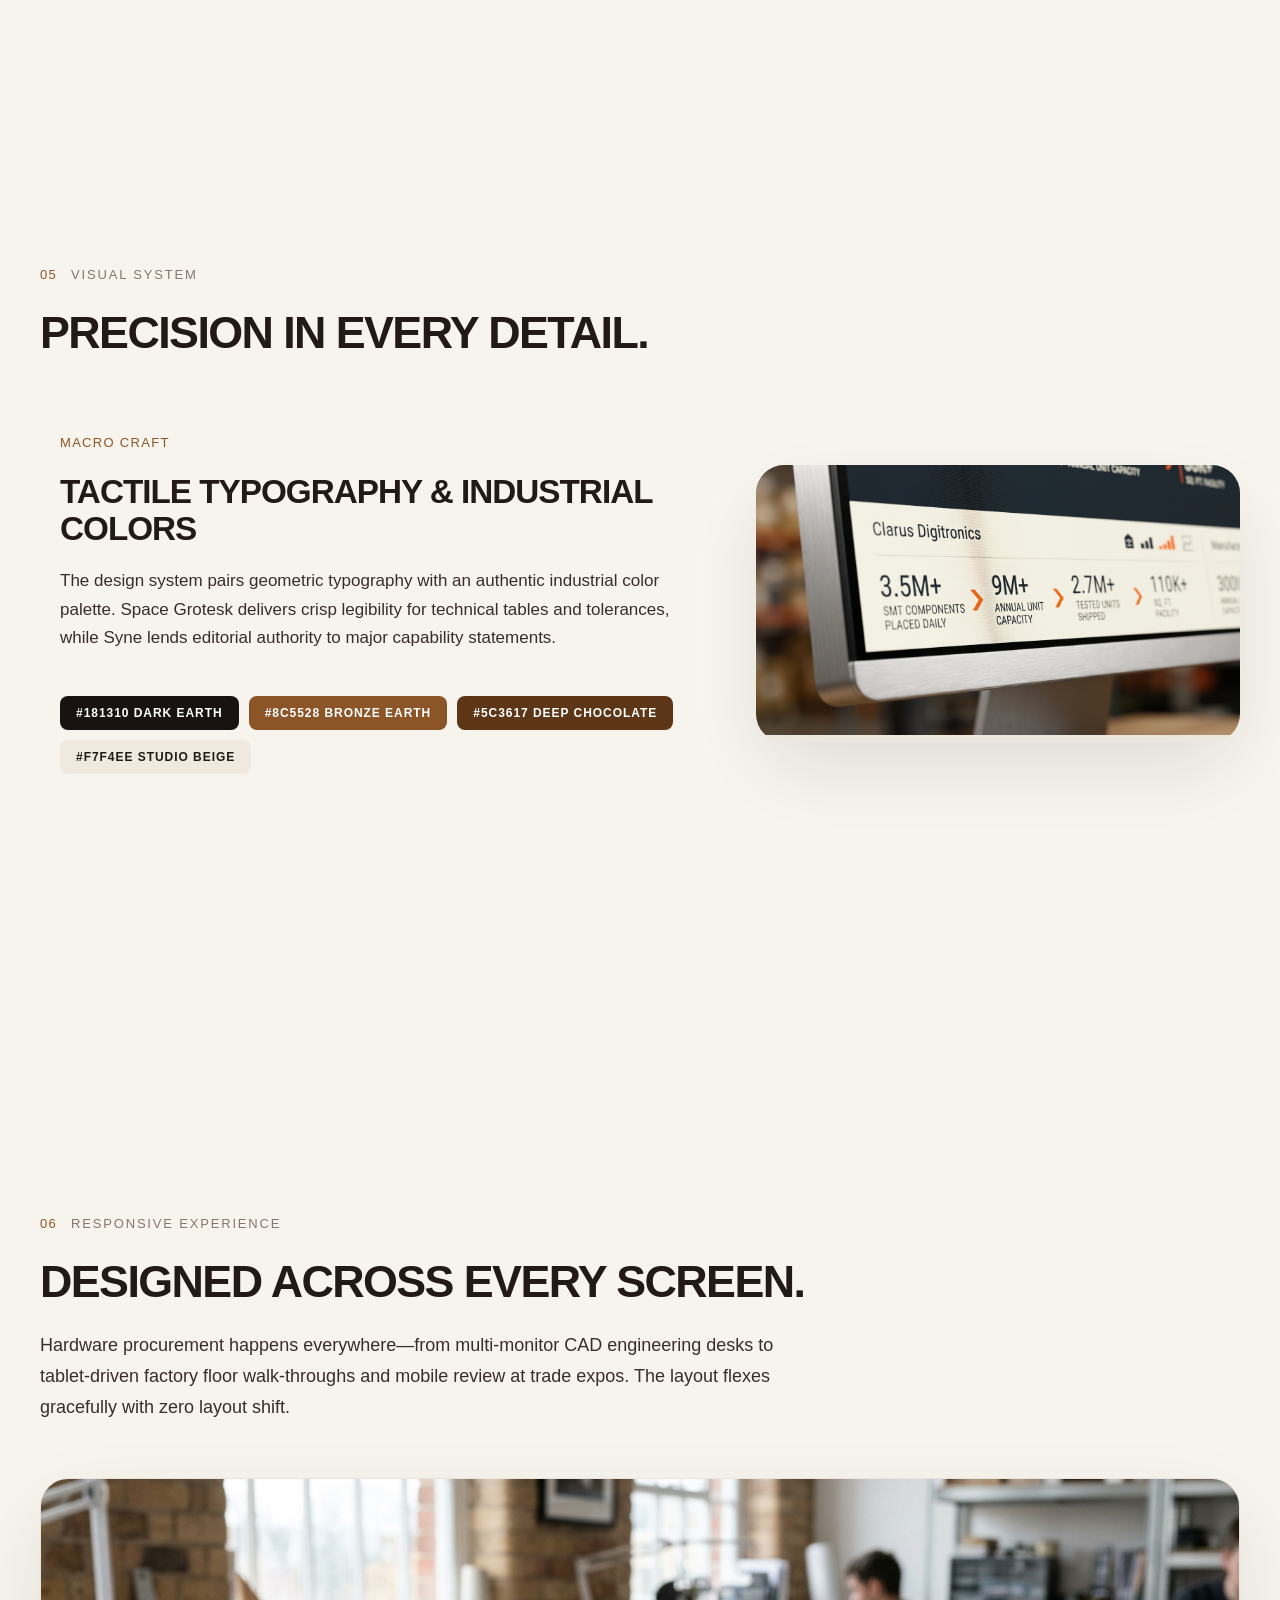
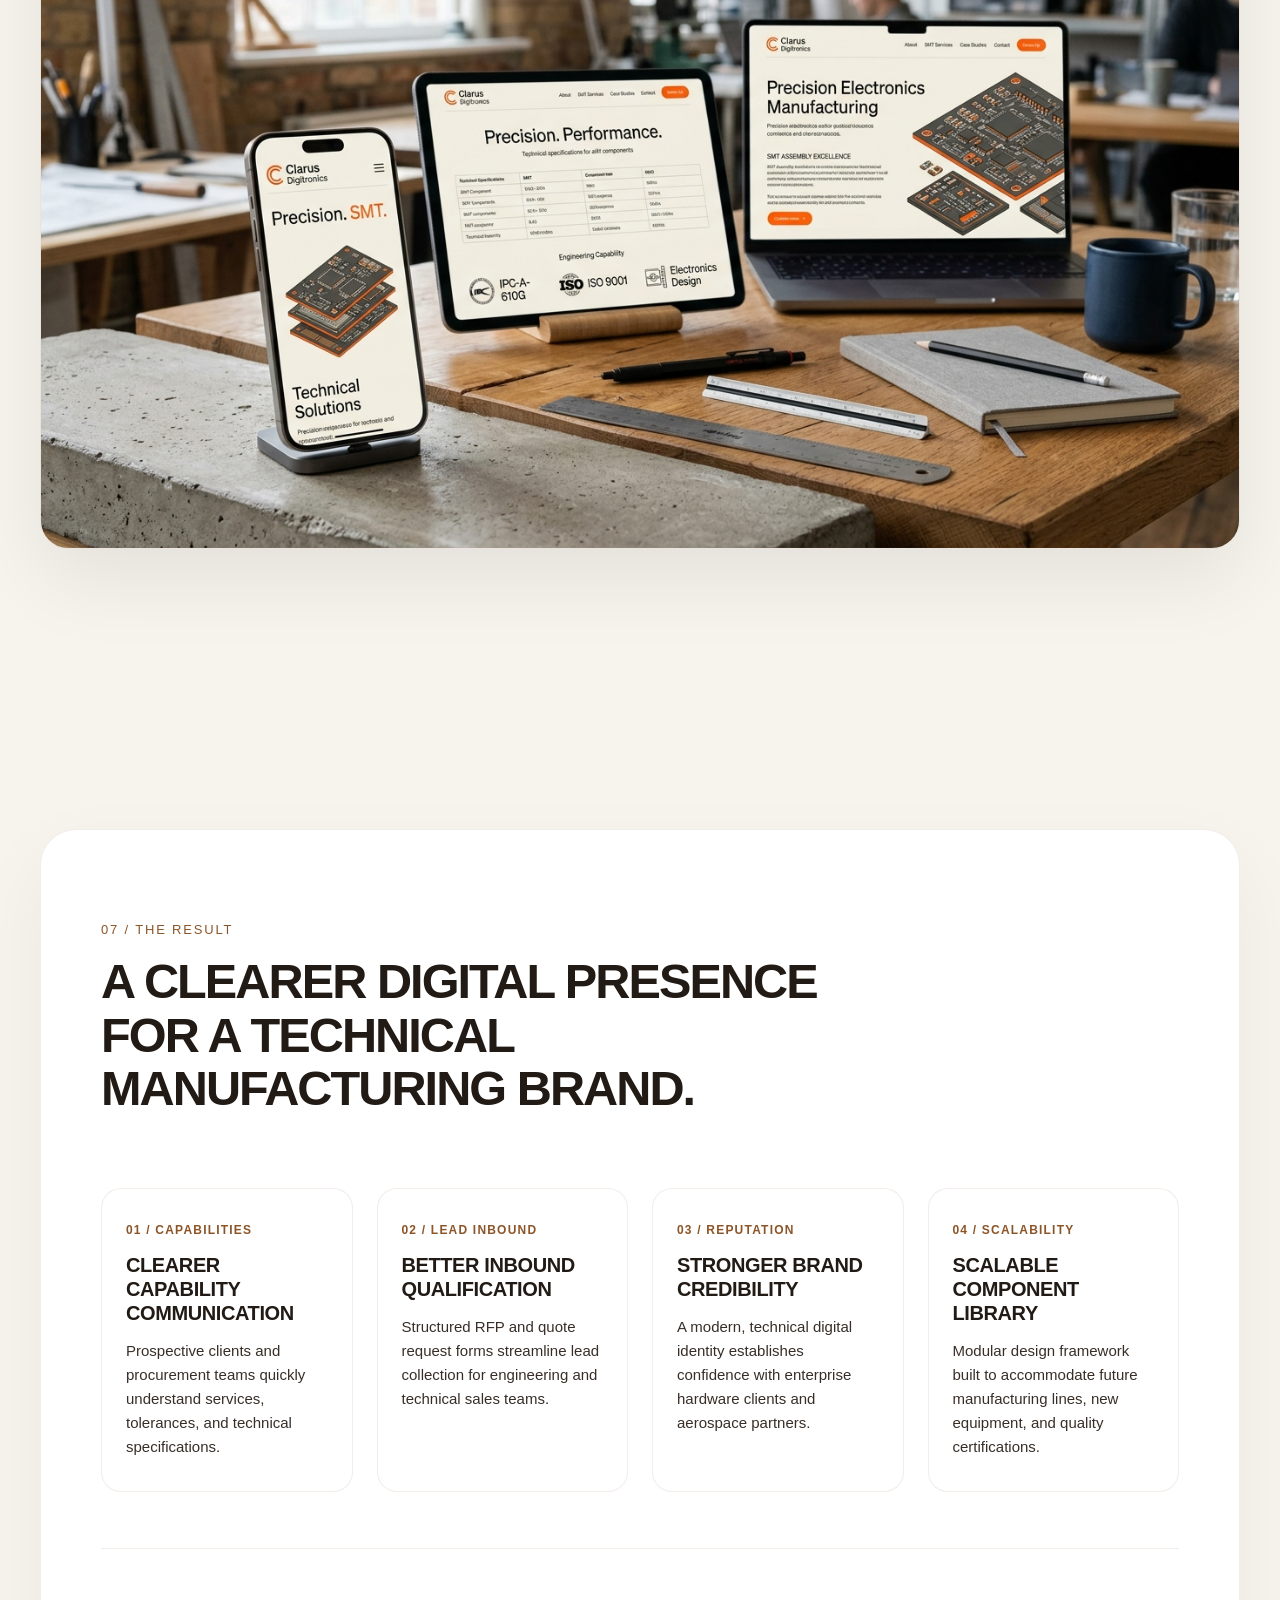
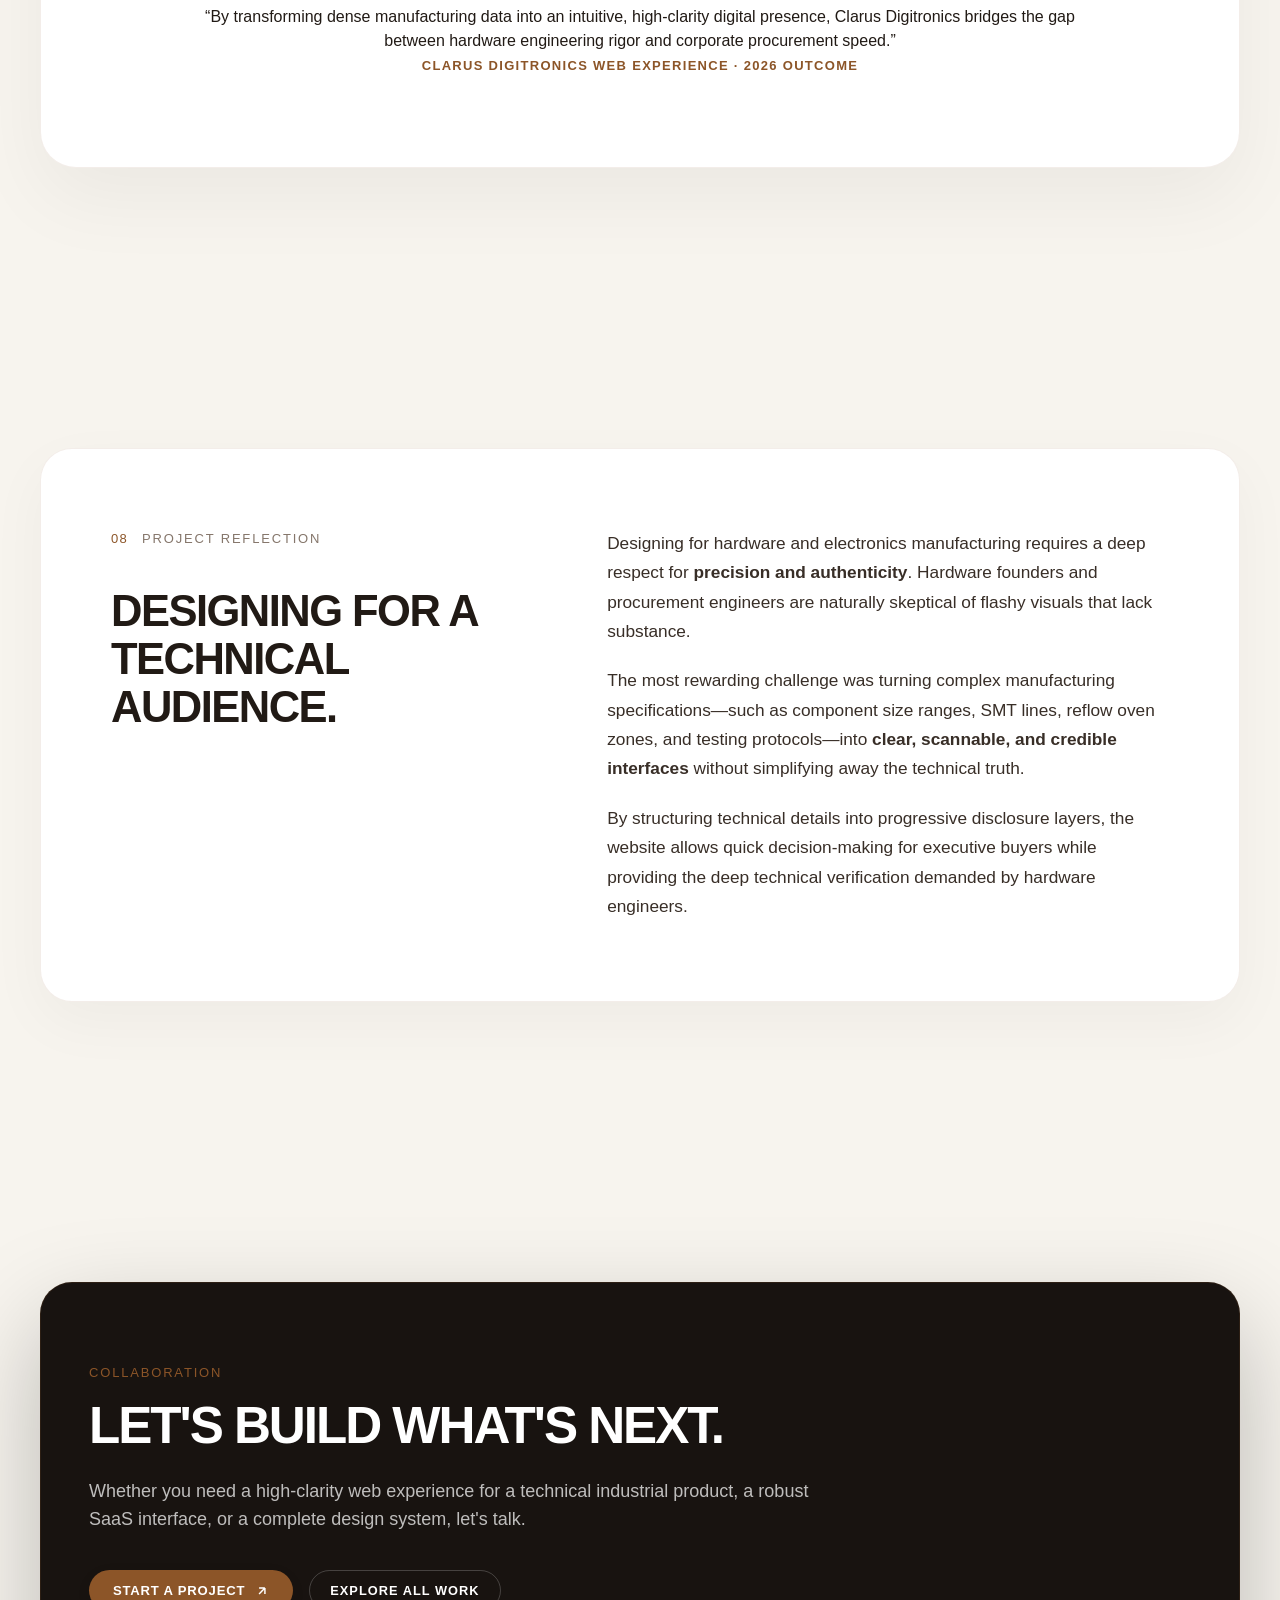
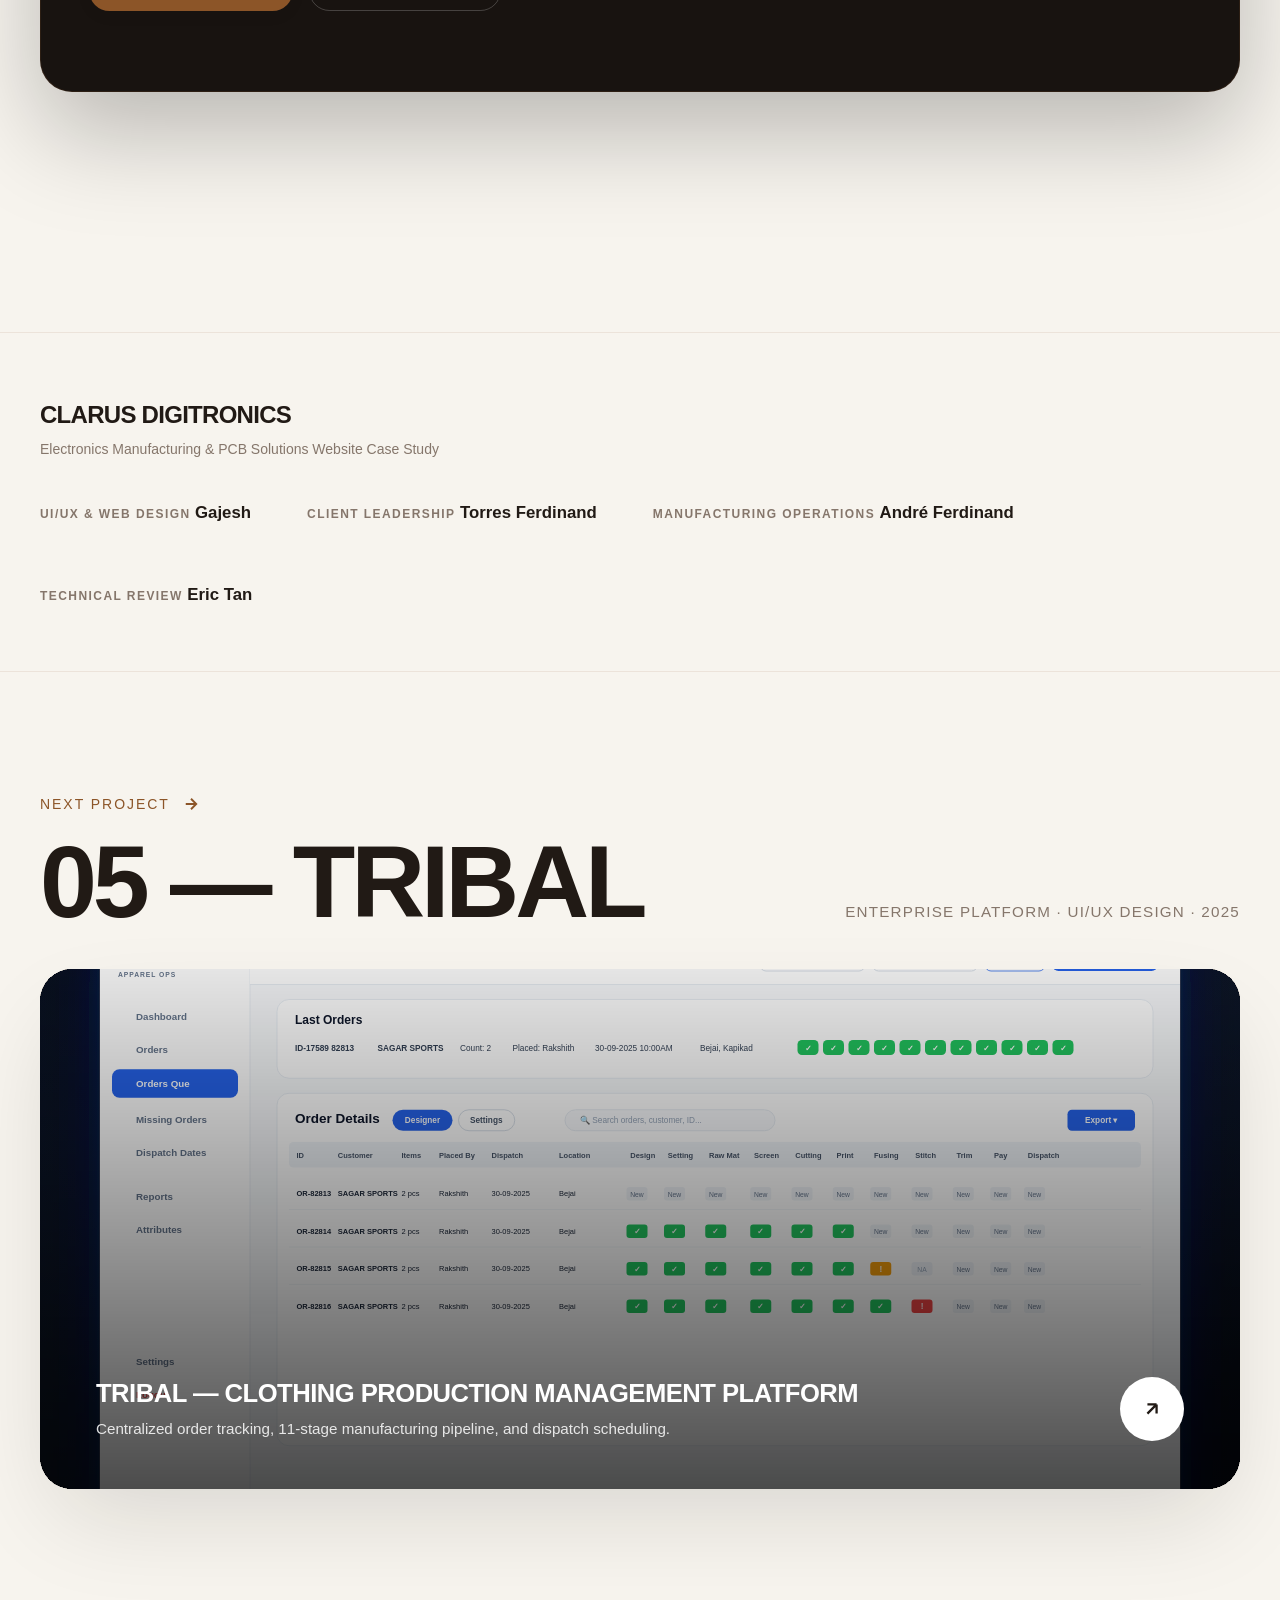
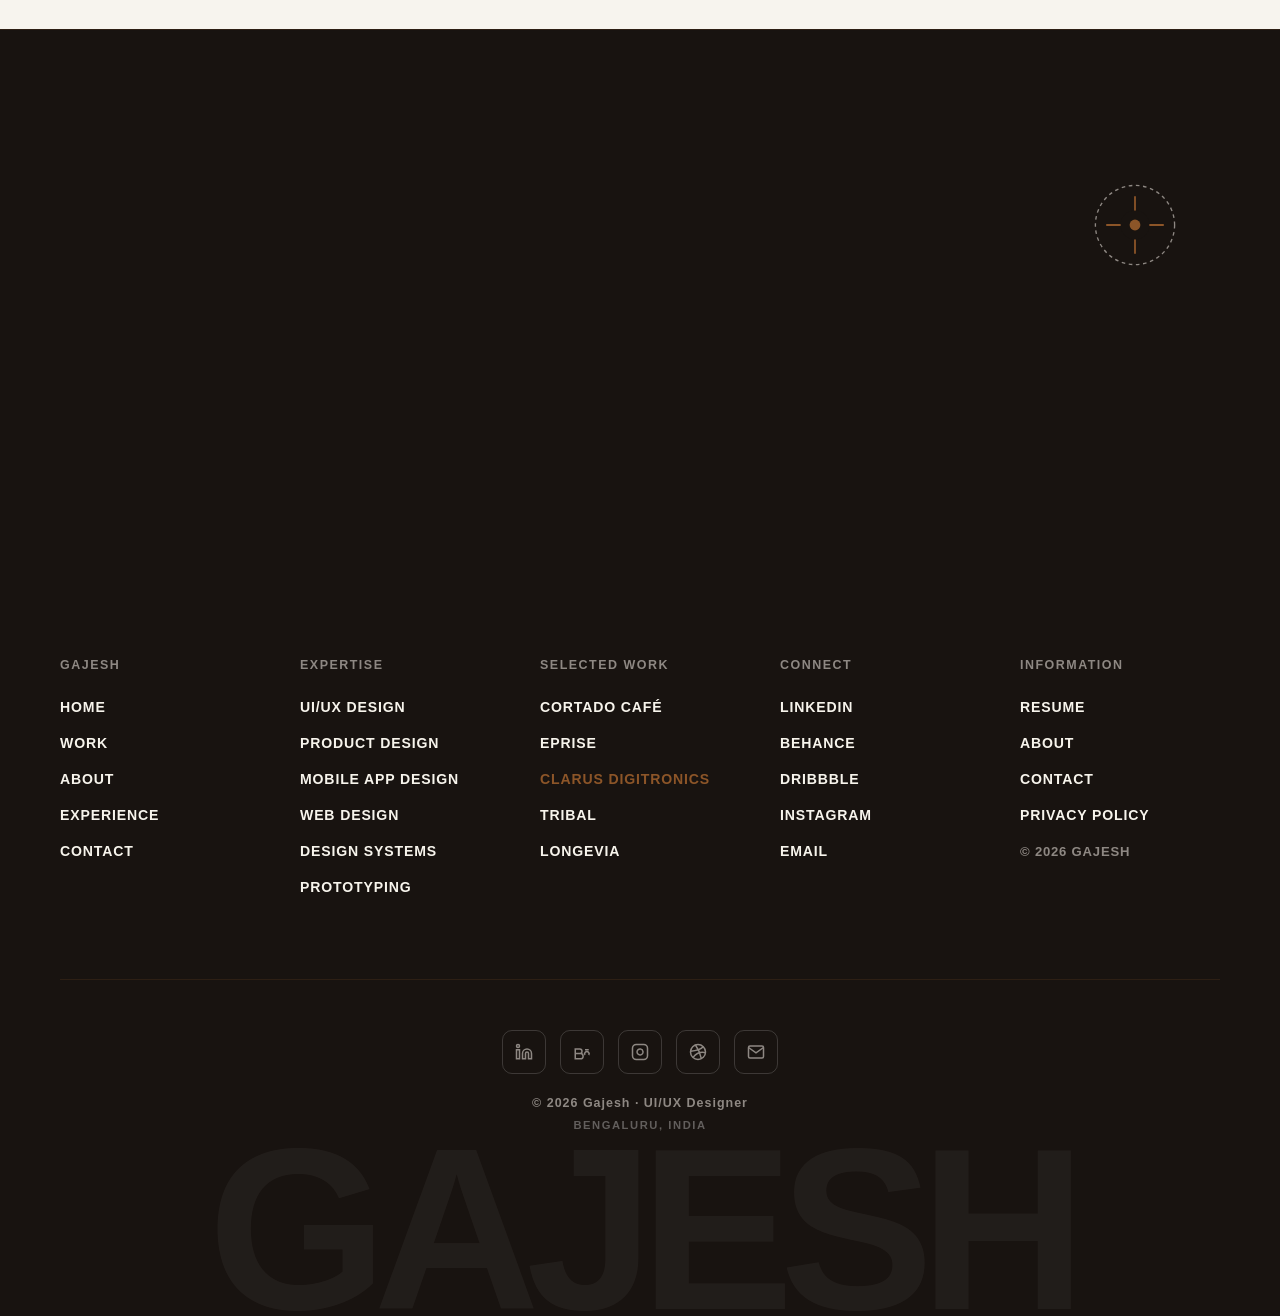
==== commit e38474e2: "feat(portfolio): refresh homepage and project case studies - Add a scroll-expanding showreel section" ====
--- a/clarus.html
+++ b/clarus.html
@@ -9,11 +9,11 @@
   <!-- Font Preconnect & Embed (Matching Cortado & Master Portfolio) -->
   <link rel="preconnect" href="https://fonts.googleapis.com">
   <link rel="preconnect" href="https://fonts.gstatic.com" crossorigin>
-  <link href="https://fonts.googleapis.com/css2?family=Space+Grotesk:wght@500;700;800&family=Syne:wght@700;800&display=swap" rel="stylesheet">
+  <link href="https://fonts.googleapis.com/css2?family=Space+Grotesk:wght@400;500;600;700&family=Syne:wght@700;800&display=swap" rel="stylesheet">
   
   <!-- Homepage Master Stylesheet + Case Study Extension -->
-  <link rel="stylesheet" href="styles.css">
-  <link rel="stylesheet" href="cortado.css?v=3.5">
+  <link rel="stylesheet" href="styles.css?v=4.9">
+  <link rel="stylesheet" href="cortado.css?v=4.9">
 </head>
 <body class="theme-clarus">
 
@@ -359,7 +359,7 @@
         <div class="challenge-card">
           <span class="challenge-num" style="color: var(--accent-orange);">01</span>
           <div>
-            <span style="font-size: 0.75rem; font-weight: 800; letter-spacing: 0.12em; text-transform: uppercase; color: var(--accent-orange); display: block; margin-bottom: 8px;">RAPID PROTOTYPE</span>
+            <span style="font-size: 0.75rem; font-weight: 600; letter-spacing: 0.12em; text-transform: uppercase; color: var(--accent-orange); display: block; margin-bottom: 8px;">RAPID PROTOTYPE</span>
             <h3 class="challenge-item-title" style="color: #FFFFFF;">48-Hour Turnaround</h3>
             <p class="challenge-item-desc" style="color: rgba(255, 255, 255, 0.65);">
               Quick-turn PCB prototyping, Design for Manufacturing (DFM) verification, rapid BOM validation, and component sourcing.
@@ -371,7 +371,7 @@
         <div class="challenge-card">
           <span class="challenge-num" style="color: var(--accent-orange);">02</span>
           <div>
-            <span style="font-size: 0.75rem; font-weight: 800; letter-spacing: 0.12em; text-transform: uppercase; color: var(--accent-orange); display: block; margin-bottom: 8px;">SMT &amp; THT TRIAL</span>
+            <span style="font-size: 0.75rem; font-weight: 600; letter-spacing: 0.12em; text-transform: uppercase; color: var(--accent-orange); display: block; margin-bottom: 8px;">SMT &amp; THT TRIAL</span>
             <h3 class="challenge-item-title" style="color: #FFFFFF;">Pilot Run Testing</h3>
             <p class="challenge-item-desc" style="color: rgba(255, 255, 255, 0.65);">
               Pre-production trial batches, automated 3D optical inspection, thermal reflow profiling, and solder joint integrity verification.
@@ -383,7 +383,7 @@
         <div class="challenge-card">
           <span class="challenge-num" style="color: var(--accent-orange);">03</span>
           <div>
-            <span style="font-size: 0.75rem; font-weight: 800; letter-spacing: 0.12em; text-transform: uppercase; color: var(--accent-orange); display: block; margin-bottom: 8px;">MOLD &amp; TOOL BUILD</span>
+            <span style="font-size: 0.75rem; font-weight: 600; letter-spacing: 0.12em; text-transform: uppercase; color: var(--accent-orange); display: block; margin-bottom: 8px;">MOLD &amp; TOOL BUILD</span>
             <h3 class="challenge-item-title" style="color: #FFFFFF;">Custom Tooling &amp; Fit</h3>
             <p class="challenge-item-desc" style="color: rgba(255, 255, 255, 0.65);">
               Precision injection mold fabrication, enclosure prototype sampling, mechanical tolerance verification, and ingress testing.
@@ -395,7 +395,7 @@
         <div class="challenge-card">
           <span class="challenge-num" style="color: var(--accent-orange);">04</span>
           <div>
-            <span style="font-size: 0.75rem; font-weight: 800; letter-spacing: 0.12em; text-transform: uppercase; color: var(--accent-orange); display: block; margin-bottom: 8px;">SCALED VOLUME</span>
+            <span style="font-size: 0.75rem; font-weight: 600; letter-spacing: 0.12em; text-transform: uppercase; color: var(--accent-orange); display: block; margin-bottom: 8px;">SCALED VOLUME</span>
             <h3 class="challenge-item-title" style="color: #FFFFFF;">Mass Production Ramp</h3>
             <p class="challenge-item-desc" style="color: rgba(255, 255, 255, 0.65);">
               Full-scale automated assembly, 100% end-of-line functional testing, burn-in chambers, serialised lot tracking, and certified delivery.
@@ -949,7 +949,7 @@
   </div>
 
   <!-- Shared Homepage Script (Cursor, Modal, Magnetic Buttons) -->
-  <script src="script.js?v=2.5"></script>
+  <script src="script.js?v=2.6"></script>
 
   <!-- Interactive Modal & Scroll Scripts -->
   <script>
--- a/styles.css
+++ b/styles.css
@@ -57,6 +57,9 @@
   font-size: 16px;
   background-color: var(--bg-cream);
   color: var(--text-black);
+  overflow-x: clip;
+  -webkit-text-size-adjust: 100%;
+  text-size-adjust: 100%;
 }
 
 body {
@@ -66,7 +69,7 @@
   line-height: 1.5;
   -webkit-font-smoothing: antialiased;
   -moz-osx-font-smoothing: grayscale;
-  overflow-x: hidden;
+  overflow-x: clip;
   position: relative;
 }
 
@@ -513,12 +516,37 @@
    HERO SECTION
    ========================================================================== */
 .hero-section {
+  --hero-cols: 12;
   min-height: 94vh;
   display: flex; flex-direction: column; justify-content: center;
   padding-top: 140px; padding-bottom: 60px; position: relative;
 }
 
-.hero-container { display: flex; flex-direction: column; align-items: center; text-align: center; }
+.hero-section::before {
+  content: "";
+  position: absolute;
+  top: 88px;
+  right: 0;
+  bottom: 0;
+  left: 0;
+  z-index: 0;
+  pointer-events: none;
+  background-image: linear-gradient(to right, rgba(21, 19, 17, 0.1) 1px, transparent 1px);
+  background-size: calc(100% / var(--hero-cols)) 100%;
+  background-repeat: repeat-x;
+  border-right: 1px solid rgba(21, 19, 17, 0.1);
+}
+
+.hero-container { position: relative; z-index: 1; display: flex; flex-direction: column; align-items: center; text-align: center; }
+
+@media (max-width: 1024px) {
+  .hero-section { --hero-cols: 8; }
+}
+
+@media (max-width: 768px) {
+  .hero-section { --hero-cols: 4; }
+  .hero-section::before { top: 64px; }
+}
 
 .hero-headline {
   font-family: var(--font-primary);
@@ -617,13 +645,120 @@
 .detail-time { color: var(--text-black); font-weight: 800; margin-left: 6px; }
 
 /* ==========================================================================
+   SHOWREEL — scroll expands the video to the viewport, then releases
+   ========================================================================== */
+.showreel-section {
+  position: relative;
+  height: 230vh;
+  background: #0c0b0a;
+  width: 100vw;
+  margin-left: calc(50% - 50vw);
+}
+
+.showreel-sticky {
+  position: sticky;
+  top: 0;
+  height: 100vh;
+  height: 100dvh;
+  display: grid;
+  place-items: center;
+  overflow: hidden;
+  background: #0c0b0a;
+}
+
+.showreel-frame {
+  position: relative;
+  width: min(920px, 72vw);
+  height: min(520px, 56vh);
+  border-radius: 28px;
+  overflow: hidden;
+  background: #171514;
+  transform-origin: center center;
+  will-change: transform, border-radius;
+}
+
+.showreel-video,
+.showreel-fallback {
+  position: absolute;
+  inset: 0;
+  width: 100%;
+  height: 100%;
+}
+
+.showreel-video {
+  object-fit: cover;
+  display: block;
+  z-index: 1;
+}
+
+.showreel-frame.is-empty .showreel-video {
+  display: none;
+}
+
+.showreel-fallback {
+  display: none;
+  place-items: center;
+  background:
+    radial-gradient(circle at 50% 42%, rgba(255, 107, 26, 0.35), transparent 42%),
+    #171514;
+  color: #F7F4EC;
+  letter-spacing: 0.18em;
+  font-size: 0.78rem;
+  font-weight: 600;
+}
+
+.showreel-frame.is-empty .showreel-fallback {
+  display: grid;
+}
+
+.showreel-caption {
+  position: absolute;
+  bottom: 28px;
+  left: 0;
+  right: 0;
+  margin: 0;
+  text-align: center;
+  color: rgba(247, 244, 236, 0.82);
+  letter-spacing: 0.16em;
+  text-transform: uppercase;
+  font-size: 0.72rem;
+  font-weight: 600;
+  pointer-events: none;
+}
+
+@media (max-width: 768px) {
+  .showreel-section { height: 200vh; }
+  .showreel-frame {
+    width: calc(100vw - 32px);
+    height: 46vh;
+    border-radius: 18px;
+  }
+}
+
+@media (prefers-reduced-motion: reduce) {
+  .showreel-section { height: auto; }
+  .showreel-sticky {
+    position: relative;
+    height: auto;
+    padding: 28px 0 64px;
+  }
+  .showreel-frame {
+    width: min(1100px, calc(100vw - 32px));
+    height: auto;
+    aspect-ratio: 16 / 9;
+    transform: none !important;
+  }
+}
+
+/* ==========================================================================
    SECTION 01 — EDITORIAL WORKS SECTION (Cream Background #F7F4EC)
    ========================================================================== */
 .work-section {
   position: relative;
   padding: 140px 0 120px;
   background-color: var(--bg-cream);
-  overflow: hidden;
+  overflow-x: clip;
+  overflow-y: visible;
 }
 
 /* Subtle Oversized Background Watermark Typography */
@@ -982,14 +1117,17 @@
 /* Projects List & Asymmetric Grid Composition */
 .projects-list {
   display: grid;
-  grid-template-columns: repeat(2, 1fr);
+  grid-template-columns: repeat(2, minmax(0, 1fr));
   gap: 60px 32px;
+  align-items: stretch;
 }
 
 .project-article {
   display: flex;
   flex-direction: column;
   gap: 24px;
+  min-width: 0;
+  height: 100%;
 }
 
 .project-article.featured-hero-card {
@@ -1001,8 +1139,8 @@
 }
 
 .project-article.featured-grid-card .project-visual-wrapper {
-  min-height: 440px;
-  padding: 40px 24px;
+  min-height: 0;
+  padding: 0;
 }
 
 .project-article.featured-grid-card .project-title {
@@ -1077,7 +1215,7 @@
   color: #151311 !important;
   padding: 8px 10px 8px 18px !important;
   font-size: 0.78rem !important;
-  font-weight: 800 !important;
+  font-weight: 600 !important;
   border: none !important;
 }
 
@@ -1097,20 +1235,21 @@
 
 .project-visual-wrapper {
   width: 100%;
-  min-height: 520px;
+  min-height: 0;
+  height: 100%;
   background-color: #0F0D0B;
   border-radius: 24px;
   border: 1px solid var(--border-subtle);
   position: relative;
   overflow: hidden;
-  display: flex;
+  display: block;
   padding: 0;
-  transition: transform 0.5s var(--transition-smooth), border-color 0.3s ease, box-shadow 0.3s ease;
+  transition: border-color 0.3s ease, box-shadow 0.3s ease;
   box-shadow: 0 10px 40px rgba(0,0,0,0.04);
 }
 
 .project-article.featured-grid-card .project-visual-wrapper {
-  min-height: 460px;
+  min-height: 0;
   padding: 0;
 }
 
@@ -1121,13 +1260,16 @@
 
 /* Full-bleed Project Image Filling the Card Area Edge-to-Edge */
 .project-full-bleed-img {
-  position: absolute;
-  inset: 0;
+  position: relative;
+  display: block;
   width: 100%;
-  height: 100%;
-  object-fit: cover;
+  height: auto;
+  min-height: 0;
+  aspect-ratio: 16 / 10;
+  object-fit: contain;
   object-position: center;
   z-index: 1;
+  background-color: #0F0D0B;
   image-rendering: -webkit-optimize-contrast;
   image-rendering: high-quality;
   transform: translateZ(0);
@@ -1143,6 +1285,9 @@
 .project-gradient-overlay {
   position: absolute;
   inset: 0;
+  width: 100%;
+  height: 100%;
+  pointer-events: none;
   background: linear-gradient(180deg, rgba(15, 13, 11, 0.55) 0%, rgba(15, 13, 11, 0.25) 40%, rgba(15, 13, 11, 0.88) 100%);
   z-index: 2;
   transition: opacity 0.4s ease;
@@ -1150,11 +1295,12 @@
 
 /* Overlaid Card Content directly over Image */
 .project-card-overlay {
-  position: relative;
+  position: absolute;
+  inset: 0;
   z-index: 3;
   width: 100%;
   height: 100%;
-  min-height: inherit;
+  min-height: 0;
   display: flex;
   flex-direction: column;
   justify-content: space-between;
@@ -1205,6 +1351,14 @@
   margin: 0;
   text-transform: uppercase;
   text-shadow: 0 4px 20px rgba(0, 0, 0, 0.5);
+}
+
+.project-article.featured-hero-card .project-full-bleed-img {
+  aspect-ratio: 16 / 9;
+}
+
+.project-article.featured-grid-card .project-full-bleed-img {
+  aspect-ratio: 4 / 3;
 }
 
 .project-article.featured-grid-card .project-card-overlay .project-title {
@@ -1415,49 +1569,127 @@
 .project-link:hover svg { transform: translateX(6px); }
 
 /* ==========================================================================
-   SECTION 02 — SEE MORE WORK (Full Dark Cinematic Section #151311)
+   SECTION 02 — SEE MORE WORK
    ========================================================================== */
 .see-more-work-section {
-  background-color: var(--bg-dark);
-  color: var(--bg-cream);
-  padding: 160px 40px;
-  padding: 240px 40px;
+  background: transparent;
+  color: var(--text-black);
+  padding: 28px 0 48px;
   position: relative;
+  overflow-x: clip;
+}
+
+.see-more-stage {
+  width: 100%;
+  max-width: none;
+  margin: 0 auto;
+  background: transparent;
+  border: 0;
+  border-radius: 0;
+  box-shadow: none;
+  padding: 8px 0 12px;
   overflow: hidden;
   display: flex;
   flex-direction: column;
   align-items: center;
-  justify-content: center;
-  min-height: 88vh;
-  min-height: 135vh;
-  transition: background-color 0.4s ease;
-}
-
-.see-more-container {
-  max-width: 1200px;
+}
+
+.see-more-copy {
+  text-align: center;
+  padding: 0 24px;
+  max-width: 720px;
   width: 100%;
-  margin: 0 auto;
   display: flex;
   flex-direction: column;
   align-items: center;
-  text-align: center;
-  position: relative;
-  z-index: 2;
-}
-
-.see-more-title {
+  gap: 12px;
+}
+
+.see-more-stage h2.see-more-title {
   font-family: var(--font-primary);
-  font-size: clamp(4rem, 10vw, 9rem);
-  font-weight: 800;
-  line-height: 0.9;
+  font-size: clamp(2.6rem, 6vw, 4.8rem);
+  font-weight: 700;
+  line-height: 0.92;
   letter-spacing: -0.04em;
   text-transform: uppercase;
-  display: flex;
-  flex-direction: column;
-  align-items: center;
-  margin-bottom: 80px;
+  margin: 0;
+  max-width: 100%;
+}
+
+.see-more-lead {
+  margin: 0 auto;
+  max-width: 36rem;
+  color: var(--text-body);
+  font-size: clamp(1rem, 1.5vw, 1.2rem);
+  font-weight: 500;
+  line-height: 1.45;
+}
+
+.work-gallery {
+  position: relative;
+  width: 100%;
+  height: 460px;
+  margin: 18px 0 8px;
+  overflow: hidden;
+  cursor: grab;
+  touch-action: pan-y;
+  user-select: none;
+}
+
+.work-gallery.is-dragging { cursor: grabbing; }
+
+.work-gallery-track {
+  position: static;
+  width: 100%;
+  height: 100%;
+}
+
+.work-card {
+  position: absolute;
+  left: 50%;
+  top: 24px;
+  width: 200px;
+  height: 280px;
+  transform-origin: center center;
+  text-decoration: none;
+}
+
+.work-card-face {
+  position: relative;
+  display: block;
+  width: 100%;
+  height: 100%;
+  border-radius: 18px;
+  overflow: hidden;
+  background: #fff;
+  box-shadow: 0 16px 30px rgba(23, 21, 20, 0.16);
+  transition: transform 0.35s cubic-bezier(0.22, 1, 0.36, 1), box-shadow 0.35s ease;
+}
+
+.work-card img {
+  width: 100%;
+  height: 100%;
+  object-fit: cover;
+  display: block;
   pointer-events: none;
-  transition: transform 0.1s linear, letter-spacing 0.1s linear;
+}
+
+.work-card-face > span {
+  position: absolute;
+  left: 10px;
+  right: 10px;
+  bottom: 10px;
+  color: #fff;
+  font-size: 0.66rem;
+  font-weight: 600;
+  letter-spacing: 0.04em;
+  text-transform: uppercase;
+  text-shadow: 0 2px 8px rgba(0, 0, 0, 0.5);
+}
+
+.work-card:hover .work-card-face {
+  transform: translateY(-8px);
+  box-shadow: 0 22px 34px rgba(23, 21, 20, 0.22);
 }
 
 .title-accent-light {
@@ -1577,7 +1809,6 @@
   transform: translateY(-2px) scale(1.02);
   box-shadow: 0 10px 30px var(--accent-orange-glow);
 }
-}
 
 /* ==========================================================================
    CASE STUDIES SECTION (Stacked Sticky Cards — Vibrant Editorial Theme)
@@ -1586,8 +1817,7 @@
   background-color: var(--bg-cream);
   position: relative;
   border-top: 1px solid var(--border-subtle);
-  padding: 120px 0 160px;
-  padding: 140px 0 160px;
+  padding: 100px 0 80px;
 }
 
 @media (min-width: 1025px) {
@@ -1598,17 +1828,46 @@
 
   .cs-sticky-wrapper {
     position: sticky;
-    top: 60px;
-    height: 88vh;
-    top: 40px;
-    height: 90vh;
+    top: 0;
+    height: 100vh;
+    height: 100dvh;
     width: 100%;
-    display: flex;
-    flex-direction: column;
-    align-items: center;
-    justify-content: center;
-    overflow: visible;
-    padding-top: 50px;
+    box-sizing: border-box;
+    display: grid;
+    grid-template-rows: auto minmax(0, 1fr);
+    justify-items: center;
+    align-content: start;
+    overflow: hidden;
+    padding: 72px 40px 24px;
+  }
+
+  .cs-intro-header {
+    flex: 0 0 auto;
+    margin: 0 0 16px;
+  }
+
+  .cs-intro-title {
+    font-size: clamp(2.4rem, 4vw, 3.8rem);
+  }
+
+  .cs-intro-sub {
+    margin-top: 6px;
+    margin-bottom: 8px;
+  }
+
+  .cs-intro-header .downward-arrow-box {
+    width: 36px;
+    height: 36px;
+    margin-bottom: 0;
+  }
+
+  .cs-number {
+    font-size: clamp(1.6rem, 2vw, 2.2rem);
+  }
+
+  .cs-title {
+    font-size: clamp(1.8rem, 2.6vw, 2.8rem);
+    margin: 8px 0 6px;
   }
 }
 
@@ -1642,13 +1901,42 @@
   line-height: 1.45;
 }
 
+@media (min-width: 1025px) {
+  .cs-intro-header {
+    margin-top: 0;
+    margin-bottom: 16px;
+  }
+
+  .cs-intro-title {
+    font-size: clamp(2.4rem, 4vw, 3.8rem);
+  }
+
+  .cs-intro-sub {
+    margin-top: 6px;
+    margin-bottom: 8px;
+  }
+}
+
 .cs-cards-stack {
   position: relative;
-  width: 86vw;
+  width: min(1180px, 92vw);
   max-width: 1180px;
-  height: clamp(540px, 68vh, 640px);
-  min-height: 540px;
+  height: clamp(420px, 62vh, 620px);
+  min-height: 0;
   margin: 0 auto;
+}
+
+@media (min-width: 1025px) {
+  .cs-cards-stack {
+    width: min(1180px, 100%);
+    height: 100%;
+    min-height: 0;
+    margin: 0;
+  }
+
+  .cs-panel {
+    padding: 28px 36px;
+  }
 }
 
 .cs-panel {
@@ -1659,7 +1947,7 @@
   display: grid;
   grid-template-columns: 1fr 1.15fr;
   gap: 40px;
-  align-items: center;
+  align-items: stretch;
   overflow: hidden;
   box-shadow: 0 16px 50px rgba(0, 0, 0, 0.12);
   transition: transform 0.4s var(--transition-smooth), opacity 0.4s ease, filter 0.4s ease;
@@ -1728,8 +2016,10 @@
 .cs-content-col {
   display: flex;
   flex-direction: column;
-  justify-content: space-between;
+  justify-content: flex-start;
+  align-self: stretch;
   height: 100%;
+  min-height: 0;
   z-index: 3;
 }
 
@@ -1764,6 +2054,7 @@
   line-height: 0.98;
   text-transform: uppercase;
   margin: 12px 0 8px;
+  min-height: 1.96em;
 }
 
 .cs-desc {
@@ -1771,19 +2062,25 @@
   line-height: 1.5;
   font-style: italic;
   max-width: 480px;
-  margin-bottom: 12px;
+  margin-bottom: 0;
+  min-height: 4.5em;
 }
 
 .cs-card-bottom {
-  padding-top: 12px;
+  padding-top: 16px;
   margin-top: auto;
+  flex: 0 0 auto;
 }
 
 .cs-cta-btn {
   display: inline-flex;
   align-items: center;
+  justify-content: center;
+  box-sizing: border-box;
   gap: 10px;
-  padding: 12px 26px;
+  height: 46px;
+  min-height: 46px;
+  padding: 0 26px;
   border-radius: 100px;
   font-size: 0.8rem;
   font-weight: 800;
@@ -1794,6 +2091,30 @@
   text-decoration: none;
 }
 
+@media (min-width: 1025px) {
+  .cs-number {
+    font-size: clamp(1.6rem, 2vw, 2.2rem);
+  }
+
+  .cs-title {
+    font-size: clamp(1.7rem, 2.3vw, 2.5rem);
+    margin: 8px 0 6px;
+    min-height: 1.96em;
+  }
+
+  .cs-desc {
+    min-height: 4.5em;
+  }
+
+  .cs-content-col,
+  .cs-visual-col {
+    height: 100%;
+    max-height: 100%;
+    min-height: 0;
+    overflow: hidden;
+  }
+}
+
 .cs-cta-btn .cs-btn-arrow {
   font-size: 1.1rem;
   transition: transform 0.3s var(--transition-smooth);
@@ -1887,6 +2208,24 @@
 /* ==========================================================================
    ABOUT INTRODUCTION SECTION
    ========================================================================== */
+.section-editorial-header {
+  display: flex;
+  flex-direction: column;
+  align-items: flex-start;
+  gap: 14px;
+  margin-bottom: 28px;
+  max-width: 920px;
+}
+
+.giant-section-title {
+  font-family: var(--font-primary);
+  font-size: clamp(2.2rem, 5.2vw, 4.4rem);
+  font-weight: 800;
+  line-height: 0.96;
+  letter-spacing: -0.04em;
+  color: var(--text-black);
+}
+
 .about-section { padding: 140px 0; border-top: 1px solid var(--border-subtle); }
 .about-statement-wrapper { max-width: 1000px; }
 
@@ -1921,37 +2260,93 @@
   font-weight: 700;
 }
 
-.testimonials-staggered-grid {
-  display: grid;
-  grid-template-columns: repeat(3, 1fr);
-  gap: 32px;
-  margin-top: 60px;
-  align-items: start;
+.testimonials-nav {
+  display: flex;
+  align-items: center;
+  justify-content: flex-end;
+  gap: 12px;
+  margin-top: 28px;
+}
+
+.t-nav-btn {
+  width: 40px;
+  height: 40px;
+  border-radius: 50%;
+  border: 1px solid var(--border-dark);
+  background: var(--bg-card);
+  color: var(--text-black);
+  font-size: 1rem;
+  font-weight: 600;
+  cursor: pointer;
+  transition: background-color 0.25s ease, color 0.25s ease, transform 0.25s ease;
+}
+
+.t-nav-btn:hover {
+  background: var(--text-black);
+  color: #fff;
+  font-weight: 700;
+}
+
+.t-nav-btn:disabled {
+  opacity: 0.35;
+  cursor: default;
+}
+
+.t-nav-dots {
+  display: flex;
+  align-items: center;
+  gap: 8px;
+}
+
+.t-nav-dot {
+  width: 8px;
+  height: 8px;
+  padding: 0;
+  border: 0;
+  border-radius: 50%;
+  background: rgba(23, 21, 20, 0.22);
+  cursor: pointer;
+}
+
+.t-nav-dot.is-active {
+  background: var(--text-black);
+  transform: scale(1.25);
+}
+
+.testimonials-scroller {
+  overflow: hidden;
+  margin-top: 28px;
+  padding: 16px 0 24px;
+}
+
+.testimonials-track {
+  display: flex;
+  align-items: stretch;
+  gap: 22px;
+  transition: transform 0.7s cubic-bezier(0.22, 1, 0.36, 1);
+  will-change: transform;
 }
 
 .testimonial-card {
+  flex: 0 0 calc((100% - 44px) / 3);
+  margin: 0;
   background-color: var(--bg-card);
   border: 1px solid var(--border-subtle);
   border-radius: 24px;
-  padding: 42px 34px;
+  padding: 36px 30px;
   display: flex;
   flex-direction: column;
   justify-content: space-between;
-  gap: 24px;
-  box-shadow: 0 12px 35px rgba(23, 21, 20, 0.04);
-  transition: transform 0.45s var(--transition-smooth), box-shadow 0.45s ease, border-color 0.3s ease;
+  gap: 22px;
+  box-shadow: 0 12px 35px rgba(23, 21, 20, 0.06);
+  transition: transform 0.45s cubic-bezier(0.22, 1, 0.36, 1), box-shadow 0.45s ease, border-color 0.3s ease;
   position: relative;
 }
 
-.card-rotate-left { transform: rotate(-2.5deg) translateY(0); }
-.card-rotate-right { transform: rotate(2deg) translateY(-20px); }
-.card-rotate-subtle { transform: rotate(-1.5deg) translateY(10px); }
-
 .testimonial-card:hover {
-  transform: rotate(0deg) translateY(-10px) scale(1.03) !important;
-  box-shadow: 0 25px 60px rgba(23, 21, 20, 0.1);
+  transform: translateY(-8px);
+  box-shadow: 0 22px 48px rgba(23, 21, 20, 0.12);
   border-color: var(--border-dark);
-  z-index: 5;
 }
 
 .star-rating {
@@ -1994,6 +2389,9 @@
 .avatar-vm { background-color: #171514; }
 .avatar-as { background-color: var(--accent-orange); }
 .avatar-rk { background-color: #2563EB; }
+.avatar-pr { background-color: #15803D; }
+.avatar-sd { background-color: #171514; }
+.avatar-an { background-color: #7C3AED; }
 
 .client-meta { display: flex; flex-direction: column; gap: 2px; }
 .client-meta strong { font-size: 0.88rem; font-weight: 800; letter-spacing: 0.04em; color: var(--text-black); }
@@ -2067,10 +2465,10 @@
   background-color: var(--bg-dark); /* #151311 */
   color: var(--bg-cream); /* #F7F4EC */
   padding: 140px 60px 0;
-  width: 100vw;
-  min-width: 100vw;
-  margin-left: calc(-50vw + 50%);
-  margin-right: calc(-50vw + 50%);
+  width: 100%;
+  max-width: 100%;
+  margin-left: 0;
+  margin-right: 0;
   position: relative;
   overflow: hidden;
   display: flex;
@@ -2303,7 +2701,7 @@
 
 .giant-wordmark-text {
   font-family: var(--font-primary);
-  font-size: clamp(12rem, 30vw, 36rem);
+  font-size: clamp(4.75rem, 18vw, 16rem);
   font-weight: 800;
   line-height: 0.75;
   letter-spacing: -0.06em;
@@ -2357,151 +2755,460 @@
 .form-success-state.active { display: flex; }
 .success-icon { width: 60px; height: 60px; border-radius: 50%; background: var(--accent-orange); color: #fff; font-size: 1.8rem; display: flex; align-items: center; justify-content: center; }
 
+.hero-headline,
+.featured-work-title,
+.see-more-title,
+.cs-intro-title,
+.cs-title,
+.cs-number,
+.about-giant-headline,
+.giant-section-title,
+.footer-giant-headline,
+.giant-wordmark-text,
+.brand-logo,
+.metric-number,
+.works-bg-watermark span,
+.hero-title-main,
+.challenge-display-title,
+.approach-title,
+.ui-showcase-title,
+.results-title,
+.learned-display-title,
+.faq-editorial-title,
+.next-project-title,
+.overview-heading-lead {
+  font-family: var(--font-primary);
+}
+
+/* Scroll-in motion. Elements receive .reveal-on-scroll from script.js */
+.reveal-on-scroll {
+  opacity: 0;
+  transform: translate3d(0, 32px, 0);
+  transition: opacity 0.75s cubic-bezier(0.16, 1, 0.3, 1), transform 0.75s cubic-bezier(0.16, 1, 0.3, 1);
+}
+.reveal-on-scroll.is-visible {
+  opacity: 1;
+  transform: translate3d(0, 0, 0);
+}
+@media (prefers-reduced-motion: reduce) {
+  .reveal-on-scroll {
+    opacity: 1;
+    transform: none;
+    transition: none;
+  }
+  .work-gallery-track { transition: none; }
+}
+
 /* ==========================================================================
-   RESPONSIVE MEDIA QUERIES
+   RESPONSIVE — TABLET (≤1024) AND MOBILE (≤768 / ≤480)
    ========================================================================== */
 @media (max-width: 1024px) {
-  .nav-rail { display: none; }
-  .scroll-rail { display: none; }
+  .nav-rail, .scroll-rail { display: none; }
   .mobile-menu-toggle { display: flex; }
 
   .content-wrapper { padding: 0 24px; }
-  .site-header { padding: 18px 24px; }
-
-  .testimonials-staggered-grid { grid-template-columns: 1fr; gap: 24px; }
-  .testimonial-card { transform: none !important; }
-
-  .floating-cards-container { display: none; }
-  .see-more-work-section { padding: 100px 24px; }
-  .see-more-work-section { padding: 140px 24px; min-height: 75vh; }
-
-  .experience-metrics-grid { grid-template-columns: repeat(2, 1fr); }
+  .site-header,
+  .site-header.scrolled {
+    padding: 14px 24px;
+  }
+  .header-container { gap: 12px; }
+  .header-right { gap: 10px; }
+
+  .hero-section {
+    min-height: 0;
+    padding-top: 108px;
+    padding-bottom: 36px;
+  }
+  .hero-headline {
+    font-size: clamp(2.3rem, 6.2vw, 4.2rem);
+    margin-bottom: 20px;
+  }
+  .headline-line { display: block; max-width: 100%; }
+  .hero-intro-wrapper { margin-bottom: 24px; }
+  .hero-intro-text { font-size: 1.05rem; }
+  .hero-cta-wrapper { margin-bottom: 28px; }
+  .hero-footer-detail {
+    flex-wrap: wrap;
+    gap: 12px 20px;
+    padding-top: 20px;
+    font-size: 0.72rem;
+    letter-spacing: 0.05em;
+  }
+  .detail-item { white-space: normal; flex-wrap: wrap; }
+
+  .work-section { padding: 72px 0 56px; }
+  .featured-work-header { margin-bottom: 36px; }
+  .featured-work-title { font-size: clamp(2.8rem, 8vw, 4.8rem); margin-bottom: 16px; }
+  .featured-work-intro { font-size: 1.05rem; }
+  .works-bg-watermark span { font-size: clamp(4.5rem, 18vw, 8rem); }
+
+  .projects-list { grid-template-columns: 1fr; gap: 28px; }
+  .project-article.featured-hero-card { grid-column: 1 / -1; }
+  .project-visual-wrapper,
+  .project-article.featured-grid-card .project-visual-wrapper {
+    min-height: 0;
+    height: auto;
+  }
+  .project-article.featured-grid-card .project-full-bleed-img,
+  .project-article.featured-hero-card .project-full-bleed-img {
+    aspect-ratio: 4 / 3;
+  }
+  .project-card-overlay,
+  .project-article.featured-grid-card .project-card-overlay { padding: 24px 22px; }
+  .project-meta-top { flex-wrap: wrap; gap: 8px 12px; }
+  .project-card-overlay .project-title,
+  .project-article.featured-grid-card .project-card-overlay .project-title {
+    font-size: clamp(1.8rem, 4.5vw, 2.6rem);
+  }
+
+  .see-more-work-section { padding: 20px 0 36px; }
+  .see-more-stage { border-radius: 0; padding: 8px 0 12px; background: transparent; }
+  .see-more-stage h2.see-more-title { font-size: clamp(2.2rem, 7vw, 3.4rem); }
+
+  .case-studies-section { padding: 64px 20px 56px; height: auto !important; }
+  .cs-sticky-wrapper { position: relative !important; top: 0 !important; height: auto !important; padding-top: 0; }
+  .cs-intro-header { margin-top: 0; margin-bottom: 20px; }
+  .cs-intro-title { font-size: clamp(2.6rem, 8vw, 4.2rem); }
+  .cs-cards-stack {
+    display: flex;
+    flex-direction: column;
+    gap: 24px;
+    width: 100%;
+    height: auto !important;
+    min-height: 0;
+  }
+  .cs-panel {
+    position: relative !important;
+    inset: auto !important;
+    display: flex;
+    flex-direction: column;
+    height: auto;
+    grid-template-columns: 1fr;
+    gap: 24px;
+    padding: 28px 24px;
+    border-radius: 24px;
+    transform: none !important;
+    opacity: 1 !important;
+    filter: none !important;
+  }
+  .cs-content-col {
+    height: auto;
+    max-height: none;
+    overflow: visible;
+    gap: 0;
+    flex: 1 1 auto;
+  }
+  .cs-title { min-height: 1.96em; }
+  .cs-desc { min-height: 4.5em; }
+  .cs-visual-col {
+    margin-top: 4px;
+    height: 280px;
+    flex: 0 0 280px;
+    max-height: 280px;
+    overflow: hidden;
+  }
+  .card-mockup-wrapper,
+  .mockup-cortado,
+  .mockup-eprise,
+  .mockup-tribal,
+  .mockup-barakha { transform: none !important; }
+  .mobile-mockup-duo { width: 100%; justify-content: center; gap: 14px; }
+  .cs-visual-col .phone-frame { width: 132px; height: 248px; }
+  .desktop-mac-frame,
+  .workflow-board-frame,
+  .editorial-store-mockup { max-width: 100%; }
+  .eprise-dashboard { flex-direction: column; min-height: 0; }
+  .dash-sidebar { width: 100%; padding: 14px; }
+  .dash-logo { margin-bottom: 10px; }
+  .dash-nav { flex-direction: row; flex-wrap: wrap; }
+  .dash-metrics-grid,
+  .board-columns-grid { grid-template-columns: 1fr; }
+  .products-mini-carousel { flex-wrap: wrap; }
+  .mac-title-bar { overflow: hidden; text-overflow: ellipsis; white-space: nowrap; }
+
+  .about-section,
+  .testimonials-section,
+  .experience-section,
+  .expertise-section,
+  .resume-section { padding: 72px 0; }
+  .about-giant-headline { margin-bottom: 24px; }
+  .about-body-lead { margin-bottom: 32px; font-size: 1.15rem; }
+  .about-pillars-grid { grid-template-columns: 1fr; gap: 16px; }
+  .section-editorial-header { margin-bottom: 8px; }
+  .testimonial-card {
+    flex-basis: 100%;
+    margin-left: 0;
+    padding: 28px 22px;
+  }
+  .testimonial-card:hover { transform: translateY(-6px); }
+  .experience-metrics-grid { grid-template-columns: repeat(2, 1fr); gap: 14px; }
+  .metric-block { padding: 24px 18px; }
+  .expertise-item { flex-wrap: wrap; gap: 10px 14px; padding: 22px 0; }
+  .expertise-item:hover { padding-left: 0; }
+  .exp-title { font-size: clamp(1.25rem, 4vw, 1.8rem); flex: 1 1 160px; min-width: 0; }
+  .exp-tag { margin-left: auto; }
+  .resume-content-grid { grid-template-columns: 1fr; gap: 20px; margin-top: 8px; }
+
+  .brand-appart-footer { padding: 72px 24px 0; }
+  .footer-decorative-object { display: none; }
+  .footer-hero-cta { margin-bottom: 48px; }
+  .footer-giant-headline { font-size: clamp(2.4rem, 7vw, 4rem); margin-bottom: 24px; }
+  .footer-nav-grid { grid-template-columns: repeat(3, 1fr); gap: 28px 20px; padding-bottom: 40px; }
+  .footer-bottom-meta { padding: 32px 0 16px; }
+  .giant-wordmark-text { font-size: clamp(4.2rem, 20vw, 9rem); }
+
+  .mobile-nav-overlay { padding: 88px 28px 32px; overflow-y: auto; justify-content: flex-start; }
+  .mobile-nav-content { width: 100%; min-height: calc(100dvh - 120px); display: flex; flex-direction: column; justify-content: space-between; gap: 28px; }
+  .mobile-nav-links { gap: 16px; }
+  .mobile-link { font-size: clamp(1.35rem, 4.5vw, 1.8rem); }
+  .drawer-content { padding: 72px 24px 28px; max-width: 100%; }
+  .drawer-menu-list { margin: 24px 0; gap: 14px; }
+  .drawer-item { font-size: 1.05rem; }
+
+  .modal-card { width: calc(100% - 32px); padding: 36px 22px; max-height: min(88vh, 720px); overflow-y: auto; }
+  .modal-header h2 { font-size: 1.8rem; }
+}
+
+@media (max-width: 1024px) and (min-width: 700px) {
+  .projects-list { grid-template-columns: 1fr 1fr; gap: 22px; }
+  .project-article.featured-hero-card { grid-column: 1 / -1; }
+  .project-visual-wrapper,
+  .project-article.featured-grid-card .project-visual-wrapper { min-height: 0; height: auto; }
+  .about-pillars-grid { grid-template-columns: repeat(3, 1fr); }
+  .testimonial-card { flex-basis: calc((100% - 22px) / 2); margin-left: 0; }
+  .experience-metrics-grid { grid-template-columns: repeat(4, 1fr); }
+}
+
+@media (max-width: 768px) {
+  .content-wrapper { padding: 0 18px; }
+  .site-header,
+  .site-header.scrolled {
+    padding: 12px 16px;
+    padding-left: max(16px, env(safe-area-inset-left));
+    padding-right: max(16px, env(safe-area-inset-right));
+  }
+  .brand-logo { font-size: 1.2rem; }
+  .cta-talk-btn { padding: 9px 14px; font-size: 0.72rem; gap: 6px; }
+  .primary-hero-cta {
+    white-space: normal;
+    max-width: 100%;
+    font-size: 0.75rem;
+    letter-spacing: 0.05em;
+    padding: 8px 10px 8px 16px;
+  }
+
+  .hero-headline { font-size: clamp(2.05rem, 6.2vw, 3.1rem); }
+  .hero-intro-wrapper { max-width: 34rem; }
+  .hero-footer-detail { flex-direction: column; align-items: flex-start; }
+  .detail-item.text-right { text-align: left; }
+
+  .project-visual-wrapper,
+  .project-article.featured-grid-card .project-visual-wrapper { min-height: 0; height: auto; }
+  .project-card-overlay .project-desc { font-size: 0.92rem; }
+
   .about-pillars-grid { grid-template-columns: 1fr; }
-  .resume-content-grid { grid-template-columns: 1fr; }
-  .mobile-mockup-duo { flex-direction: column; gap: 24px; }
-
-  /* Works Grid Mobile / Tablet rules */
-  .projects-list {
-    grid-template-columns: 1fr;
-    gap: 40px;
-  }
-  .project-article.featured-hero-card {
-    grid-column: 1 / -1;
-  }
-  .project-visual-wrapper {
-    min-height: 440px;
-  }
-  .project-article.featured-grid-card .project-visual-wrapper {
-    min-height: 440px;
-  }
-  .project-card-overlay {
-    padding: 28px 24px;
-  }
-  .project-article.featured-grid-card .project-card-overlay {
-    padding: 28px 24px;
-  }
-  .project-card-overlay .project-title {
-    font-size: clamp(2rem, 5vw, 2.8rem);
-  }
-  .project-article.featured-grid-card .project-card-overlay .project-title {
-    font-size: clamp(2rem, 5vw, 2.8rem);
-  }
-
-  /* Case Studies Mobile/Tablet rules */
-  .case-studies-section { padding: 80px 24px; height: auto !important; }
-  .case-studies-section { padding: 120px 24px 100px; height: auto !important; }
-  .cs-sticky-wrapper { position: relative !important; top: 0 !important; height: auto !important; }
-  .cs-cards-stack { display: flex; flex-direction: column; gap: 40px; width: 100%; height: auto !important; min-height: auto; }
-  .cs-panel { position: relative !important; inset: auto !important; grid-template-columns: 1fr; padding: 36px 28px; border-radius: 24px; transform: none !important; opacity: 1 !important; filter: none !important; }
-  .cs-visual-col { margin-top: 20px; overflow: hidden; }
-  .card-mockup-wrapper { transform: none !important; }
-
-  /* Footer Tablet rules */
-  .brand-appart-footer { padding: 90px 24px 0; }
-  .footer-decorative-object { display: none; }
-  .footer-giant-headline { font-size: clamp(2.8rem, 7vw, 4.5rem); margin-bottom: 30px; }
-  .footer-nav-grid { grid-template-columns: repeat(3, 1fr); gap: 30px; padding-bottom: 60px; }
+  .testimonial-card { flex-basis: 100%; margin-left: 0; }
+  .footer-nav-grid { grid-template-columns: 1fr 1fr; gap: 22px 16px; }
+  .f-nav-col:last-child { grid-column: 1 / -1; }
+
+  .cs-panel { padding: 24px 18px; }
+  .cs-visual-col { display: none; }
+  .cs-content-col { height: auto; max-height: none; overflow: visible; }
+  .cs-title { font-size: clamp(1.8rem, 7vw, 2.4rem); }
+  .dash-main { padding: 14px; }
+  .dash-top { flex-wrap: wrap; gap: 8px; }
+  .store-nav { gap: 12px; }
+  .store-headline { font-size: clamp(1.4rem, 5vw, 2rem); }
+
+  .timeline-item { padding: 22px 18px; }
+  .timeline-item:hover { transform: none; }
+  .resume-summary-card { padding: 28px 20px; }
+  .resume-header h3 { font-size: 1.7rem; }
 }
 
 @media (max-width: 480px) {
   html { font-size: 15px; }
-  .content-wrapper { padding: 0 18px !important; }
-
-  .site-header { padding: 14px 18px; }
-  .brand-logo { font-size: 1.2rem; }
-  .cta-talk-btn { padding: 8px 14px; font-size: 0.7rem; gap: 6px; }
-
-  .hero-section { min-height: auto; padding-top: 110px; padding-bottom: 40px; }
-  .hero-headline { font-size: clamp(2.1rem, 9.2vw, 3.2rem); line-height: 0.96; margin-bottom: 20px; }
-  .hero-intro-wrapper { max-width: 320px; margin-bottom: 24px; }
+  .content-wrapper { padding: 0 16px; }
+
+  .hero-section { padding-top: 96px; padding-bottom: 28px; }
+  .hero-headline {
+    margin-bottom: 16px;
+    line-height: 0.96;
+    font-size: clamp(1.7rem, 7.6vw, 2.15rem);
+    letter-spacing: -0.05em;
+  }
+  .headline-line { display: block; max-width: 100%; }
   .hero-intro-text { font-size: 0.95rem; }
-
-  .work-section { padding: 60px 0; }
-  .featured-work-header { margin-bottom: 36px; }
-  .featured-work-title { font-size: 2.4rem; }
-  .featured-work-intro { font-size: 0.9rem; }
-
-  /* Works Grid 390px Mobile Viewport */
-  .projects-list {
-    grid-template-columns: 1fr;
-    gap: 24px;
-  }
-  .project-visual-wrapper {
-    min-height: 380px;
-    border-radius: 20px;
-  }
+  .hero-cta-wrapper { margin-bottom: 22px; }
+  .orange-accent-badge { margin: 0 0.06em; }
+
+  .work-section { padding: 52px 0 40px; }
+  .featured-work-header { margin-bottom: 24px; }
+  .featured-work-title { font-size: clamp(2rem, 9vw, 2.5rem); max-width: 100%; }
+  .featured-work-intro { font-size: 0.92rem; }
+  .downward-arrow-box { width: 36px; height: 36px; margin-bottom: 16px; }
+
+  .projects-list { gap: 18px; }
+  .project-visual-wrapper,
   .project-article.featured-grid-card .project-visual-wrapper {
-    min-height: 380px;
-    border-radius: 20px;
-  }
-  .project-card-overlay {
-    padding: 22px 18px;
-  }
-  .project-article.featured-grid-card .project-card-overlay {
-    padding: 22px 18px;
-  }
-  .project-card-overlay .project-title {
-    font-size: clamp(1.7rem, 6.8vw, 2.2rem);
-  }
+    min-height: 0;
+    height: auto;
+    border-radius: 18px;
+  }
+  .project-full-bleed-img,
+  .project-article.featured-grid-card .project-full-bleed-img,
+  .project-article.featured-hero-card .project-full-bleed-img {
+    aspect-ratio: 1 / 1;
+  }
+  .project-card-overlay,
+  .project-article.featured-grid-card .project-card-overlay { padding: 18px 16px; }
+  .project-card-overlay .project-category { font-size: 0.68rem; letter-spacing: 0.06em; }
+  .project-card-overlay .project-title,
   .project-article.featured-grid-card .project-card-overlay .project-title {
-    font-size: clamp(1.7rem, 6.8vw, 2.2rem);
-  }
-  .project-card-overlay .project-desc {
-    font-size: 0.86rem;
-    line-height: 1.45;
-  }
-  .project-card-overlay .project-link {
-    padding: 8px 16px;
-    font-size: 0.72rem;
-  }
-
-  .see-more-title { font-size: 2.8rem; }
-  .see-all-projects-btn { padding: 14px 24px; font-size: 0.78rem; }
-
-  /* Case Studies 390px Mobile Viewport */
-  .cs-intro-title { font-size: 2.8rem; }
+    font-size: clamp(1.45rem, 7vw, 1.9rem);
+  }
+  .project-card-overlay .project-desc { font-size: 0.84rem; line-height: 1.45; }
+  .project-card-overlay .project-link { padding: 8px 14px; font-size: 0.68rem; }
+
+  .see-more-work-section { padding: 16px 0 28px; }
+  .see-more-stage { border-radius: 0; padding: 4px 0 8px; background: transparent; }
+  .see-more-copy { padding: 0 18px; }
+  .see-more-stage h2.see-more-title { font-size: clamp(1.9rem, 10vw, 2.5rem); }
+  .see-more-lead { font-size: 0.95rem; }
+  .work-gallery { height: 320px; }
+  .work-card { width: 132px; height: 188px; top: 12px; }
+  .work-card-face { border-radius: 14px; }
+
+  .case-studies-section { padding: 48px 14px 40px; }
+  .cs-intro-title { font-size: clamp(2.1rem, 11vw, 2.8rem); }
   .cs-intro-sub { font-size: 0.92rem; }
-  .cs-panel { padding: 28px 20px; border-radius: 20px; }
-  .cs-title { font-size: 2.2rem; }
-  .cs-desc { font-size: 0.92rem; }
-  .cs-cta-btn { width: 100%; justify-content: center; padding: 12px 20px; font-size: 0.76rem; }
-
-  .testimonials-section { padding: 70px 0; }
-  .testimonial-card { padding: 28px 20px; }
-
-  .experience-metrics-grid { grid-template-columns: 1fr 1fr; gap: 10px; }
-  .metric-block { padding: 20px 14px; }
-  .metric-number { font-size: 2.3rem; }
-
-  .resume-section { padding: 70px 0; }
-  .resume-summary-card { padding: 24px 18px; }
-
-  /* Footer 390px Mobile Viewport rules */
-  .brand-appart-footer { padding: 70px 18px 0; }
-  .footer-giant-headline { font-size: clamp(2.2rem, 8.5vw, 3.2rem); margin-bottom: 24px; }
-  .book-call-btn { padding: 14px 22px; font-size: 0.78rem; width: 100%; justify-content: center; }
-  .footer-nav-grid { grid-template-columns: 1fr 1fr; gap: 24px; padding-bottom: 40px; }
-  .f-col-title { font-size: 0.72rem; }
-  .f-link { font-size: 0.8rem; }
-  .giant-wordmark-text { font-size: clamp(6rem, 24vw, 12rem); }
-}
+  .cs-cards-stack { gap: 16px; }
+  .cs-panel { padding: 22px 16px; border-radius: 18px; gap: 18px; }
+  .cs-number { font-size: 1.8rem; }
+  .cs-category { font-size: 0.68rem; letter-spacing: 0.08em; }
+  .cs-desc { font-size: 0.9rem; }
+  .cs-cta-btn { width: 100%; justify-content: center; padding: 12px 16px; font-size: 0.74rem; }
+  .cs-visual-col .phone-frame { width: 118px; height: 228px; }
+  .workflow-board-frame,
+  .editorial-store-mockup { padding: 14px; }
+
+  .about-section,
+  .testimonials-section,
+  .experience-section,
+  .expertise-section,
+  .resume-section { padding: 52px 0; }
+  .about-giant-headline { font-size: clamp(1.7rem, 7.4vw, 2.2rem); }
+  .about-body-lead { font-size: 1.02rem; margin-bottom: 22px; }
+  .pillar-card { padding: 22px 18px; }
+  .giant-section-title { font-size: clamp(1.8rem, 8vw, 2.4rem); }
+  .testimonial-quote { font-size: 0.98rem; }
+  .experience-metrics-grid { gap: 10px; }
+  .metric-block { padding: 16px 12px; }
+  .metric-number { font-size: 1.8rem; }
+  .metric-desc { font-size: 0.78rem; }
+  .exp-arrow { display: none; }
+  .exp-tag { font-size: 0.66rem; padding: 5px 10px; }
+
+  .brand-appart-footer { padding: 56px 16px 0; }
+  .footer-giant-headline { font-size: clamp(1.8rem, 8vw, 2.25rem); margin-bottom: 18px; max-width: 100%; }
+  .f-headline-line { max-width: 100%; }
+  .book-call-btn { width: 100%; justify-content: center; padding: 12px 18px; }
+  .footer-nav-grid { padding-bottom: 28px; }
+  .f-link { font-size: 0.78rem; }
+  .footer-bottom-meta { padding: 24px 0 8px; gap: 14px; }
+  .giant-wordmark-text { font-size: clamp(3.4rem, 22vw, 5.5rem); line-height: 0.8; }
+
+  .mobile-nav-overlay { padding: 80px 18px 24px; }
+  .mobile-link { font-size: 1.25rem; }
+  .drawer-testimonial-box { display: none; }
+
+  .modal-card { padding: 28px 16px 22px; border-radius: 18px; }
+  .modal-close { top: 12px; right: 12px; }
+  .contact-form { gap: 12px; }
+}
+
+/* Black headings: bold. Muted gray lines stay semi-bold. */
+h1, h2, h3, h4,
+.brand-logo,
+.hero-headline,
+.headline-line,
+.featured-work-title,
+.title-main,
+.see-more-title,
+.cs-intro-title,
+.cs-title,
+.cs-number,
+.about-giant-headline,
+.giant-section-title,
+.footer-giant-headline,
+.f-headline-line,
+.giant-wordmark-text,
+.hero-title-main,
+.project-title,
+.project-card-overlay .project-title,
+.project-article.featured-grid-card .project-card-overlay .project-title,
+.metric-number,
+.works-bg-watermark span,
+.exp-title,
+.pillar-card h3,
+.resume-header h3,
+.drawer-section-header h3,
+.mobile-link {
+  font-weight: 700;
+}
+
+.muted-headline,
+.title-muted,
+.title-accent-light,
+.title-muted-highlight {
+  font-weight: 600;
+}
+
+/* Buttons: semi-bold. Labels stay regular. */
+button,
+.cta-talk-btn,
+.primary-hero-cta,
+.discovery-call-btn,
+.cs-cta-btn,
+.back-to-works-btn,
+.book-call-btn,
+.see-all-projects-btn,
+.download-cv-btn,
+.submit-btn,
+.project-link {
+  font-weight: 600;
+}
+
+.rail-label,
+.rail-menu-text,
+.section-tag,
+.project-meta-top,
+.project-card-overlay .project-num,
+.project-card-overlay .project-category,
+.cs-category,
+.form-group label,
+.modal-tag,
+.metric-title,
+.exp-tag,
+.r-badge,
+.timeline-title,
+.t-date,
+.drawer-tag,
+.d-sub,
+.fc-badge,
+.pillar-num,
+.f-col-title,
+.hero-footer-detail {
+  font-weight: 400;
+}
+
+.drawer-item,
+.mobile-link {
+  font-weight: 600;
+  transition: color 0.25s ease, transform 0.25s ease, font-weight 0.2s ease;
+}
+
+.drawer-item:hover,
+.mobile-link:hover {
+  font-weight: 700;
+}
--- a/cortado.css
+++ b/cortado.css
@@ -350,7 +350,7 @@
 body[class*="theme-"] .footer-giant-headline {
   font-family: var(--font-primary);
   font-size: clamp(3.5rem, 8.5vw, 7.8rem);
-  font-weight: 800;
+  font-weight: 700;
   line-height: 0.92;
   letter-spacing: -0.04em;
   text-transform: uppercase;
@@ -407,7 +407,7 @@
 
 body[class*="theme-"] .f-col-title {
   font-size: 0.78rem;
-  font-weight: 800;
+  font-weight: 700;
   letter-spacing: 0.12em;
   color: #8E8883;
   text-transform: uppercase;
@@ -424,7 +424,7 @@
 
 body[class*="theme-"] .f-link {
   font-size: 0.88rem;
-  font-weight: 800;
+  font-weight: 700;
   letter-spacing: 0.06em;
   color: #F7F4EC;
   text-transform: uppercase;
@@ -455,7 +455,7 @@
 
 body[class*="theme-"] .f-link.active-project {
   color: var(--project-primary);
-  font-weight: 800;
+  font-weight: 700;
 }
 
 body[class*="theme-"] .f-info-text {
@@ -530,8 +530,8 @@
 
 body[class*="theme-"] .giant-wordmark-text {
   font-family: var(--font-primary);
-  font-size: clamp(12rem, 30vw, 36rem);
-  font-weight: 800;
+  font-size: clamp(4.75rem, 18vw, 16rem);
+  font-weight: 700;
   line-height: 0.75;
   letter-spacing: -0.06em;
   color: rgba(255, 255, 255, 0.045);
@@ -563,7 +563,7 @@
 /* Mobile footer */
 @media (max-width: 480px) {
   body[class*="theme-"] .brand-appart-footer {
-    padding: 70px 18px 0 !important;
+    padding: 56px 16px 0 !important;
   }
   body[class*="theme-"] .footer-giant-headline {
     font-size: clamp(2.2rem, 8.5vw, 3.2rem);
@@ -587,7 +587,7 @@
     font-size: 0.8rem;
   }
   body[class*="theme-"] .giant-wordmark-text {
-    font-size: clamp(6rem, 24vw, 12rem);
+    font-size: clamp(3.4rem, 22vw, 5.5rem);
   }
 }
 
@@ -723,7 +723,7 @@
 .hero-tag {
   font-family: var(--font-primary);
   font-size: 0.8125rem;
-  font-weight: 800;
+  font-weight: 700;
   letter-spacing: 0.12em;
   text-transform: uppercase;
   color: var(--accent-orange);
@@ -747,15 +747,17 @@
 
 .hero-title-main {
   font-family: var(--font-primary);
-  font-size: clamp(4.5rem, 12vw, 11rem);
-  font-weight: 800;
-  line-height: 0.88;
-  letter-spacing: -0.04em;
-  text-transform: uppercase;
-  color: var(--text-black);
-  margin-left: -4px;
-  display: flex;
-  align-items: baseline;
+  font-size: clamp(2.6rem, 10vw, 9.5rem);
+  font-weight: 700;
+  line-height: 0.9;
+  letter-spacing: -0.045em;
+  text-transform: uppercase;
+  color: var(--text-black);
+  margin-left: 0;
+  display: block;
+  max-width: 100%;
+  overflow-wrap: normal;
+  word-break: normal;
 }
 
 .hero-title-dot {
@@ -778,7 +780,7 @@
 .hero-subtitle-primary {
   font-family: var(--font-primary);
   font-size: clamp(1.6rem, 3vw, 2.75rem);
-  font-weight: 800;
+  font-weight: 700;
   line-height: 1.1;
   letter-spacing: -0.03em;
   text-transform: uppercase;
@@ -830,7 +832,7 @@
 .scroll-text {
   font-family: var(--font-primary);
   font-size: 0.75rem;
-  font-weight: 800;
+  font-weight: 700;
   letter-spacing: 0.14em;
   text-transform: uppercase;
   color: var(--text-muted);
@@ -870,7 +872,7 @@
 .info-label {
   font-family: var(--font-primary);
   font-size: 0.75rem;
-  font-weight: 800;
+  font-weight: 700;
   letter-spacing: 0.12em;
   text-transform: uppercase;
   color: var(--text-muted);
@@ -879,7 +881,7 @@
 .info-value {
   font-family: var(--font-primary);
   font-size: 1.15rem;
-  font-weight: 800;
+  font-weight: 700;
   color: var(--text-black);
   line-height: 1.3;
 }
@@ -910,7 +912,7 @@
 .chapter-number {
   font-family: var(--font-primary);
   font-size: 0.8125rem;
-  font-weight: 800;
+  font-weight: 700;
   letter-spacing: 0.1em;
   color: var(--accent-orange);
 }
@@ -918,7 +920,7 @@
 .chapter-title {
   font-family: var(--font-primary);
   font-size: 0.8125rem;
-  font-weight: 800;
+  font-weight: 700;
   letter-spacing: 0.14em;
   text-transform: uppercase;
   color: var(--text-muted);
@@ -927,7 +929,7 @@
 .overview-heading-lead {
   font-family: var(--font-primary);
   font-size: clamp(2rem, 3.4vw, 3.35rem);
-  font-weight: 800;
+  font-weight: 700;
   line-height: 1.1;
   letter-spacing: -0.035em;
   text-transform: uppercase;
@@ -1030,7 +1032,7 @@
 .comp-title {
   font-family: var(--font-primary);
   font-size: clamp(1.85rem, 2.6vw, 2.5rem);
-  font-weight: 800;
+  font-weight: 700;
   line-height: 1.12;
   letter-spacing: -0.03em;
   text-transform: uppercase;
@@ -1054,7 +1056,7 @@
 .branch-pill {
   font-family: var(--font-primary);
   font-size: 0.75rem;
-  font-weight: 800;
+  font-weight: 700;
   letter-spacing: 0.08em;
   text-transform: uppercase;
   padding: 8px 16px;
@@ -1099,7 +1101,7 @@
 .caption-label {
   font-family: var(--font-primary);
   font-size: 1.25rem;
-  font-weight: 800;
+  font-weight: 700;
   letter-spacing: -0.02em;
   text-transform: uppercase;
   color: var(--text-black);
@@ -1156,7 +1158,7 @@
 .trio-step-num {
   font-family: var(--font-primary);
   font-size: 0.8125rem;
-  font-weight: 800;
+  font-weight: 700;
   letter-spacing: 0.08em;
   color: var(--accent-orange);
 }
@@ -1164,7 +1166,7 @@
 .trio-screen-title {
   font-family: var(--font-primary);
   font-size: 1.15rem;
-  font-weight: 800;
+  font-weight: 700;
   letter-spacing: -0.02em;
   text-transform: uppercase;
   color: var(--text-black);
@@ -1205,7 +1207,7 @@
 .challenge-label-accent {
   font-family: var(--font-primary);
   font-size: 0.8125rem;
-  font-weight: 800;
+  font-weight: 700;
   letter-spacing: 0.14em;
   text-transform: uppercase;
   color: var(--accent-orange);
@@ -1216,7 +1218,7 @@
 .challenge-display-title {
   font-family: var(--font-primary);
   font-size: clamp(2.5rem, 4vw, 4.25rem);
-  font-weight: 800;
+  font-weight: 700;
   line-height: 1.05;
   letter-spacing: -0.04em;
   text-transform: uppercase;
@@ -1269,7 +1271,7 @@
 .challenge-num {
   font-family: var(--font-primary);
   font-size: 2rem;
-  font-weight: 800;
+  font-weight: 700;
   letter-spacing: -0.03em;
   color: var(--accent-orange);
 }
@@ -1277,7 +1279,7 @@
 .challenge-item-title {
   font-family: var(--font-primary);
   font-size: 1.35rem;
-  font-weight: 800;
+  font-weight: 700;
   letter-spacing: -0.02em;
   text-transform: uppercase;
   color: #FFFFFF;
@@ -1304,7 +1306,7 @@
 .approach-title {
   font-family: var(--font-primary);
   font-size: clamp(2.25rem, 3.5vw, 3.5rem);
-  font-weight: 800;
+  font-weight: 700;
   letter-spacing: -0.035em;
   line-height: 1.1;
   text-transform: uppercase;
@@ -1339,7 +1341,7 @@
 .diagram-title {
   font-family: var(--font-primary);
   font-size: 1.25rem;
-  font-weight: 800;
+  font-weight: 700;
   letter-spacing: -0.02em;
   text-transform: uppercase;
   color: var(--text-black);
@@ -1351,7 +1353,7 @@
   gap: 20px;
   font-family: var(--font-primary);
   font-size: 0.75rem;
-  font-weight: 800;
+  font-weight: 700;
   letter-spacing: 0.1em;
   text-transform: uppercase;
 }
@@ -1410,7 +1412,7 @@
   align-items: center;
   justify-content: center;
   font-family: var(--font-primary);
-  font-weight: 800;
+  font-weight: 700;
   font-size: 0.95rem;
   color: var(--text-black);
 }
@@ -1423,7 +1425,7 @@
 .step-content-box h4 {
   font-family: var(--font-primary);
   font-size: 1rem;
-  font-weight: 800;
+  font-weight: 700;
   letter-spacing: -0.01em;
   text-transform: uppercase;
   color: var(--text-black);
@@ -1449,7 +1451,7 @@
 .ui-showcase-title {
   font-family: var(--font-primary);
   font-size: clamp(2.5rem, 4vw, 4.25rem);
-  font-weight: 800;
+  font-weight: 700;
   letter-spacing: -0.04em;
   line-height: 1.05;
   text-transform: uppercase;
@@ -1489,7 +1491,7 @@
 .breakdown-tag {
   font-family: var(--font-primary);
   font-size: 0.75rem;
-  font-weight: 800;
+  font-weight: 700;
   letter-spacing: 0.14em;
   text-transform: uppercase;
   color: var(--accent-orange);
@@ -1498,7 +1500,7 @@
 .breakdown-title {
   font-family: var(--font-primary);
   font-size: clamp(1.85rem, 2.7vw, 2.65rem);
-  font-weight: 800;
+  font-weight: 700;
   line-height: 1.12;
   letter-spacing: -0.03em;
   text-transform: uppercase;
@@ -1573,7 +1575,7 @@
 .results-eyebrow {
   font-family: var(--font-primary);
   font-size: 0.8125rem;
-  font-weight: 800;
+  font-weight: 700;
   letter-spacing: 0.14em;
   text-transform: uppercase;
   color: var(--accent-orange);
@@ -1584,7 +1586,7 @@
 .results-title {
   font-family: var(--font-primary);
   font-size: clamp(2.5rem, 3.8vw, 3.75rem);
-  font-weight: 800;
+  font-weight: 700;
   letter-spacing: -0.04em;
   line-height: 1.1;
   text-transform: uppercase;
@@ -1688,7 +1690,7 @@
 .team-member-name {
   font-family: var(--font-primary);
   font-size: 1.25rem;
-  font-weight: 800;
+  font-weight: 700;
   color: var(--text-black);
   margin-bottom: 4px;
 }
@@ -1783,7 +1785,7 @@
 .outcome-badge {
   font-family: var(--font-primary);
   font-size: 0.75rem;
-  font-weight: 800;
+  font-weight: 700;
   letter-spacing: 0.1em;
   text-transform: uppercase;
   color: var(--accent-orange);
@@ -1792,7 +1794,7 @@
 .outcome-title {
   font-family: var(--font-primary);
   font-size: 1.25rem;
-  font-weight: 800;
+  font-weight: 700;
   letter-spacing: -0.02em;
   text-transform: uppercase;
   color: var(--text-black);
@@ -1815,7 +1817,7 @@
 .stat-metric-big {
   font-family: var(--font-primary);
   font-size: clamp(3.25rem, 5vw, 5.25rem);
-  font-weight: 800;
+  font-weight: 700;
   line-height: 0.95;
   letter-spacing: -0.04em;
   color: var(--text-black);
@@ -1828,7 +1830,7 @@
 .stat-label-editorial {
   font-family: var(--font-primary);
   font-size: 1.15rem;
-  font-weight: 800;
+  font-weight: 700;
   letter-spacing: -0.01em;
   text-transform: uppercase;
   color: var(--text-black);
@@ -1860,7 +1862,7 @@
 .quote-author {
   font-family: var(--font-primary);
   font-size: 0.8125rem;
-  font-weight: 800;
+  font-weight: 700;
   letter-spacing: 0.1em;
   text-transform: uppercase;
   color: var(--accent-orange);
@@ -1890,7 +1892,7 @@
 .learned-display-title {
   font-family: var(--font-primary);
   font-size: clamp(2rem, 3.4vw, 3.25rem);
-  font-weight: 800;
+  font-weight: 700;
   line-height: 1.1;
   letter-spacing: -0.035em;
   text-transform: uppercase;
@@ -1928,7 +1930,7 @@
 .faq-editorial-title {
   font-family: var(--font-primary);
   font-size: clamp(2.25rem, 3.4vw, 3.25rem);
-  font-weight: 800;
+  font-weight: 700;
   line-height: 1.1;
   letter-spacing: -0.035em;
   text-transform: uppercase;
@@ -1996,7 +1998,7 @@
 .faq-item-num {
   font-family: var(--font-primary);
   font-size: 0.8125rem;
-  font-weight: 800;
+  font-weight: 700;
   letter-spacing: 0.1em;
   color: var(--accent-orange);
   opacity: 0.9;
@@ -2006,7 +2008,7 @@
 .faq-question {
   font-family: var(--font-primary);
   font-size: clamp(1.05rem, 1.4vw, 1.25rem);
-  font-weight: 800;
+  font-weight: 700;
   letter-spacing: -0.02em;
   text-transform: uppercase;
   color: var(--text-black);
@@ -2087,7 +2089,7 @@
 .credits-title-group h3 {
   font-family: var(--font-primary);
   font-size: 1.5rem;
-  font-weight: 800;
+  font-weight: 700;
   letter-spacing: -0.03em;
   text-transform: uppercase;
   color: var(--text-black);
@@ -2115,7 +2117,7 @@
 .credit-role {
   font-family: var(--font-primary);
   font-size: 0.75rem;
-  font-weight: 800;
+  font-weight: 700;
   letter-spacing: 0.12em;
   text-transform: uppercase;
   color: var(--text-muted);
@@ -2124,7 +2126,7 @@
 .credit-name {
   font-family: var(--font-primary);
   font-size: 1.05rem;
-  font-weight: 800;
+  font-weight: 700;
   color: var(--text-black);
 }
 
@@ -2150,7 +2152,7 @@
   gap: 12px;
   font-family: var(--font-primary);
   font-size: 0.875rem;
-  font-weight: 800;
+  font-weight: 700;
   letter-spacing: 0.14em;
   text-transform: uppercase;
   color: var(--accent-orange);
@@ -2172,7 +2174,7 @@
 .next-project-title {
   font-family: var(--font-primary);
   font-size: clamp(3.5rem, 8vw, 7.5rem);
-  font-weight: 800;
+  font-weight: 700;
   line-height: 0.92;
   letter-spacing: -0.04em;
   text-transform: uppercase;
@@ -2232,7 +2234,7 @@
 .next-overlay-meta h4 {
   font-family: var(--font-primary);
   font-size: 1.6rem;
-  font-weight: 800;
+  font-weight: 700;
   letter-spacing: -0.02em;
   text-transform: uppercase;
   margin-bottom: 6px;
@@ -2316,8 +2318,17 @@
   }
 
   .hero-title-main {
-    font-size: clamp(3.4rem, 10vw, 5.5rem);
+    font-size: clamp(2.5rem, 8.6vw, 5.2rem);
     margin-bottom: 24px;
+  }
+
+  .site-header .header-right {
+    gap: 8px;
+  }
+
+  .back-to-works-btn {
+    padding: 8px 12px;
+    font-size: 0.72rem;
   }
 
   .hero-statement-row {
@@ -2548,10 +2559,22 @@
   }
 
   .hero-title-main {
-    font-size: clamp(2.5rem, 11.5vw, 3.6rem);
-    letter-spacing: -0.04em;
-    line-height: 0.92;
+    font-size: clamp(1.7rem, 8vw, 2.05rem);
+    letter-spacing: -0.045em;
+    line-height: 0.9;
     margin-left: 0;
+  }
+
+  body[class*="theme-"] .header-right .cta-talk-btn > span {
+    display: none;
+  }
+
+  body[class*="theme-"] .header-right .cta-talk-btn {
+    padding: 10px 12px;
+  }
+
+  body[class*="theme-"] .back-to-works-btn span {
+    display: none;
   }
 
   .hero-title-dot {
@@ -3143,7 +3166,7 @@
 .stage-arrow {
   color: #94A3B8;
   font-size: 0.875rem;
-  font-weight: 800;
+  font-weight: 700;
 }
 
 .enterprise-ui-frame {
@@ -3218,7 +3241,7 @@
 .apparel-cat-val {
   font-family: var(--font-primary);
   font-size: 1.6rem;
-  font-weight: 800;
+  font-weight: 700;
   color: #0F172A;
   margin-bottom: 2px;
 }
@@ -3244,3 +3267,212 @@
     gap: 10px;
   }
 }
+
+/* Longevia challenge: simple list, not the dark card panel */
+.longevia-challenge .approach-title {
+  max-width: 16ch;
+  margin-bottom: 16px;
+  text-transform: none;
+}
+
+.longevia-challenge .approach-desc {
+  max-width: 640px;
+  margin: 0;
+}
+
+.longevia-challenge-list {
+  list-style: none;
+  margin: 32px 0 0;
+  padding: 0;
+  max-width: 640px;
+  display: flex;
+  flex-direction: column;
+}
+
+.longevia-challenge-list li {
+  display: grid;
+  grid-template-columns: 140px 1fr;
+  gap: 16px;
+  align-items: baseline;
+  padding: 16px 0;
+  border-top: 1px solid var(--border-subtle);
+}
+
+.longevia-challenge-list li:last-child {
+  border-bottom: 1px solid var(--border-subtle);
+}
+
+.longevia-challenge-list strong {
+  font-size: 0.95rem;
+  font-weight: 600;
+  color: var(--text-black);
+}
+
+.longevia-challenge-list span {
+  font-size: 1rem;
+  line-height: 1.5;
+  color: var(--text-body);
+}
+
+@media (max-width: 600px) {
+  .longevia-challenge-list li {
+    grid-template-columns: 1fr;
+    gap: 4px;
+  }
+}
+
+/* ==========================================================================
+   Patient Journey / Sequential Flow Component (Simple & Editorial)
+   ========================================================================== */
+.patient-journey-simple {
+  display: grid;
+  grid-template-columns: repeat(5, 1fr);
+  gap: 0;
+  background: #FFFFFF;
+  border: 1px solid rgba(21, 128, 61, 0.14);
+  border-radius: 20px;
+  overflow: hidden;
+  box-shadow: 0 16px 40px -10px rgba(8, 30, 23, 0.05);
+  margin-top: 36px;
+}
+
+.journey-step-col {
+  padding: 30px 22px;
+  position: relative;
+  display: flex;
+  flex-direction: column;
+  gap: 12px;
+  border-right: 1px solid rgba(21, 128, 61, 0.09);
+  transition: background var(--transition-fast);
+}
+
+.journey-step-col:last-child {
+  border-right: none;
+}
+
+.journey-step-col:hover {
+  background: #F7FAF8;
+}
+
+.journey-step-header {
+  display: flex;
+  align-items: center;
+  justify-content: space-between;
+  margin-bottom: 2px;
+}
+
+.journey-step-badge {
+  display: inline-flex;
+  align-items: center;
+  justify-content: center;
+  width: 32px;
+  height: 32px;
+  border-radius: 8px;
+  background: rgba(21, 128, 61, 0.08);
+  color: var(--project-primary, #15803D);
+  font-family: var(--font-primary);
+  font-size: 0.8rem;
+  font-weight: 700;
+  letter-spacing: 0.04em;
+}
+
+.journey-step-arrow {
+  color: rgba(21, 128, 61, 0.35);
+  font-size: 1.1rem;
+  font-weight: 700;
+  line-height: 1;
+}
+
+.journey-step-title {
+  font-family: var(--font-primary);
+  font-size: 1.15rem;
+  font-weight: 700;
+  color: var(--text-dark, #081E17);
+  letter-spacing: -0.01em;
+  margin: 0;
+}
+
+.journey-step-desc {
+  font-family: var(--font-primary);
+  font-size: 0.85rem;
+  line-height: 1.55;
+  color: var(--text-muted, #5A6A64);
+  margin: 0;
+}
+
+@media (max-width: 1024px) {
+  .patient-journey-simple {
+    grid-template-columns: repeat(3, 1fr);
+  }
+  .journey-step-col:nth-child(3) {
+    border-right: none;
+  }
+  .journey-step-col:nth-child(-n+3) {
+    border-bottom: 1px solid rgba(21, 128, 61, 0.09);
+  }
+}
+
+@media (max-width: 640px) {
+  .patient-journey-simple {
+    grid-template-columns: 1fr;
+  }
+  .journey-step-col {
+    border-right: none !important;
+    border-bottom: 1px solid rgba(21, 128, 61, 0.09);
+    padding: 22px 20px;
+  }
+  .journey-step-col:last-child {
+    border-bottom: none;
+  }
+}
+
+/* Case-study black headings: bold */
+h1, h2, h3, h4,
+.hero-title-main,
+.hero-subtitle-primary,
+.overview-heading-lead,
+.comp-title,
+.challenge-display-title,
+.challenge-item-title,
+.approach-title,
+.ui-showcase-title,
+.breakdown-title,
+.results-title,
+.learned-display-title,
+.faq-editorial-title,
+.faq-question,
+.next-project-title,
+.stat-metric-big,
+.store-headline {
+  font-weight: 700;
+}
+
+body[class*="theme-"] .badge-inner,
+body[class*="theme-"] .modal-header h2 {
+  font-weight: 700;
+}
+
+/* Case-study buttons: semi-bold. Labels stay regular. */
+.back-to-works-btn,
+.cta-talk-btn,
+.book-call-btn,
+.submit-btn,
+button {
+  font-weight: 600;
+}
+
+.hero-tag,
+.info-label,
+.chapter-number,
+.chapter-title,
+.caption-label,
+.challenge-label-accent,
+.breakdown-tag,
+.results-eyebrow,
+.next-eyebrow,
+.next-category-tag,
+.stat-label-editorial,
+.form-group label,
+.modal-tag {
+  font-weight: 400;
+}
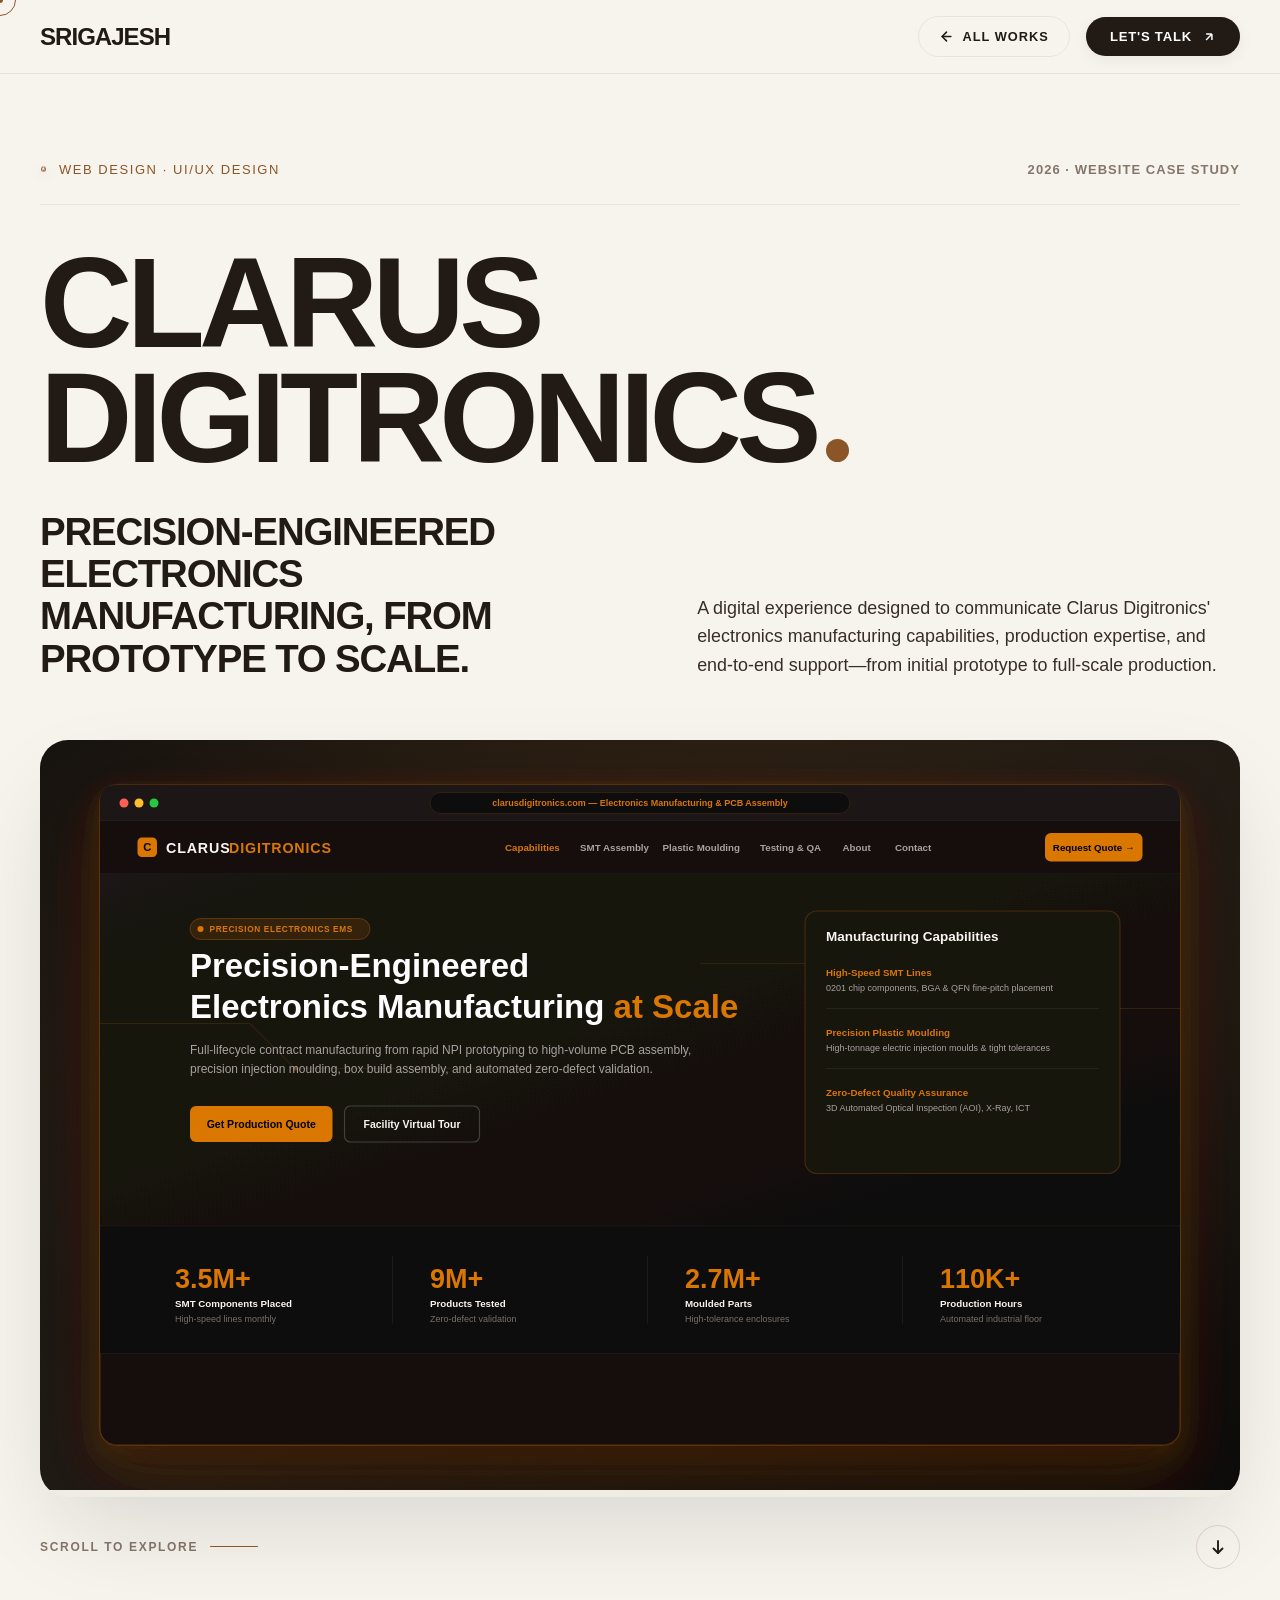
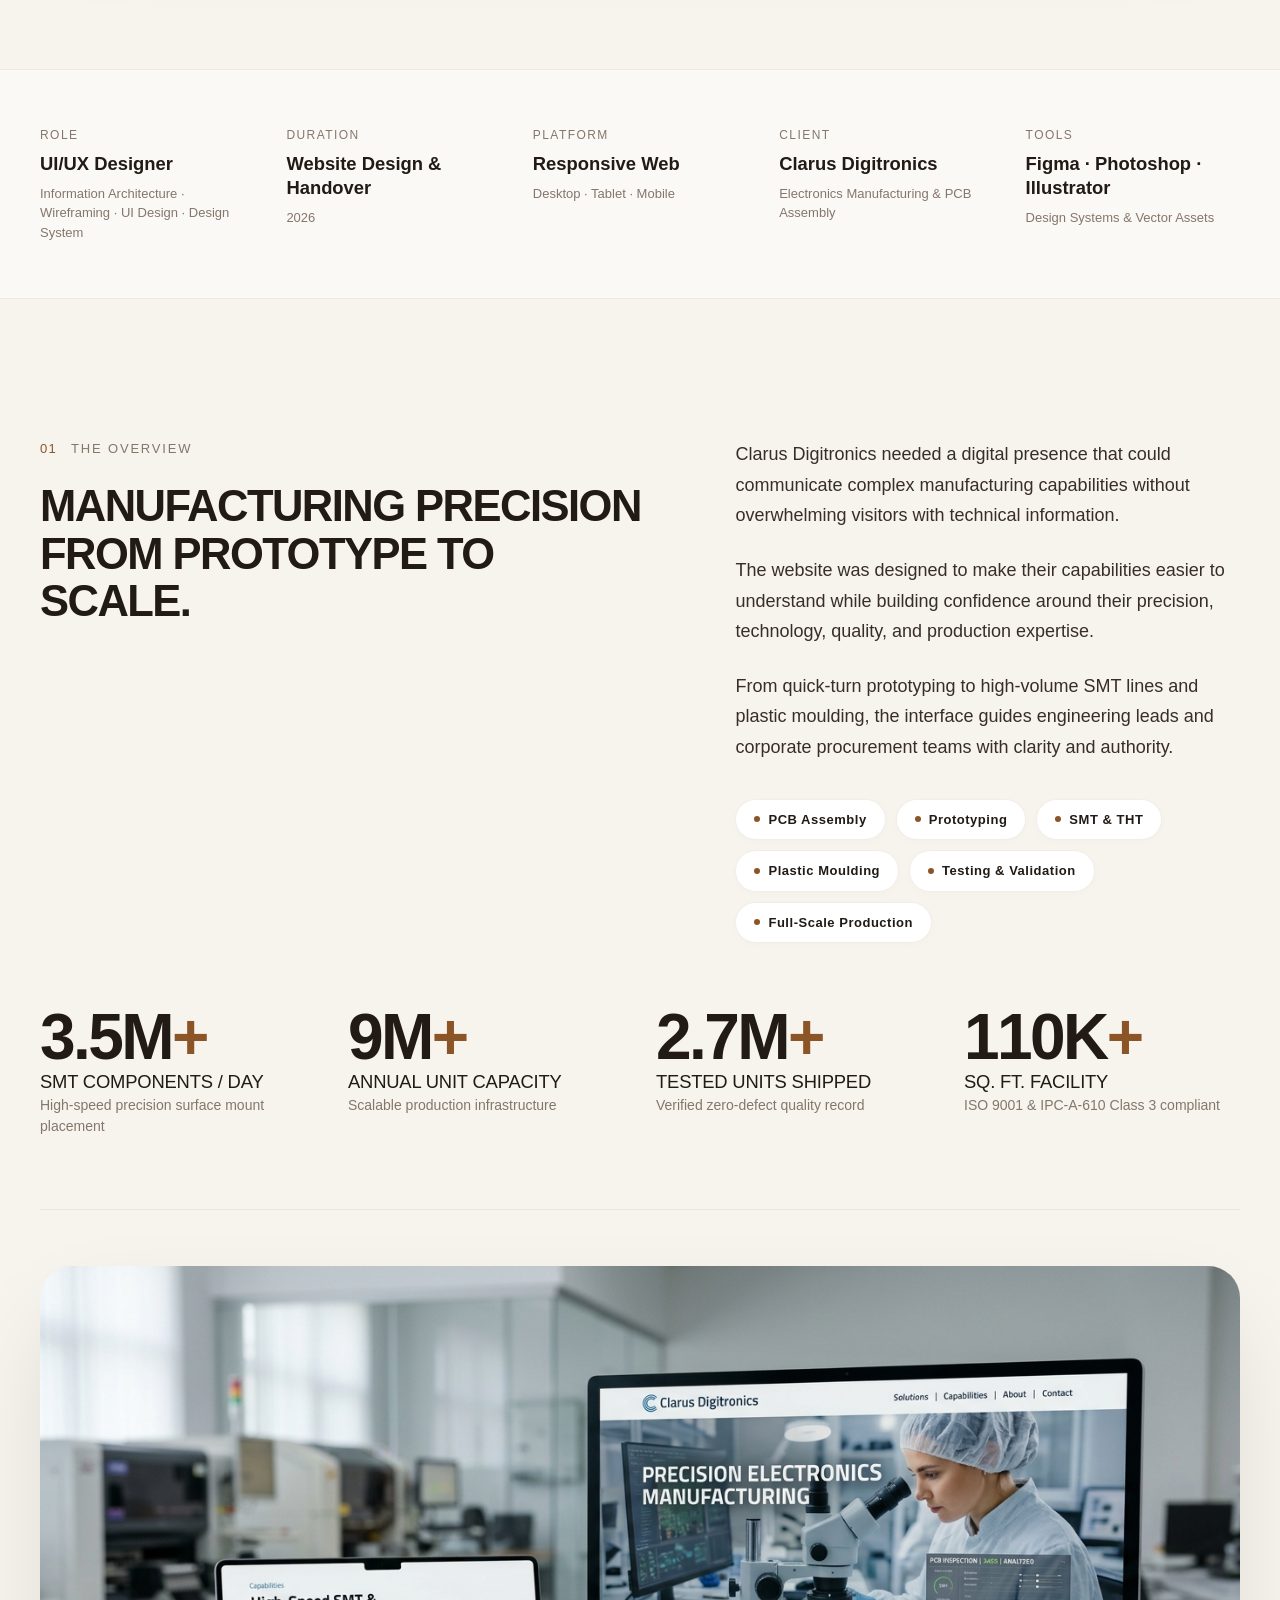
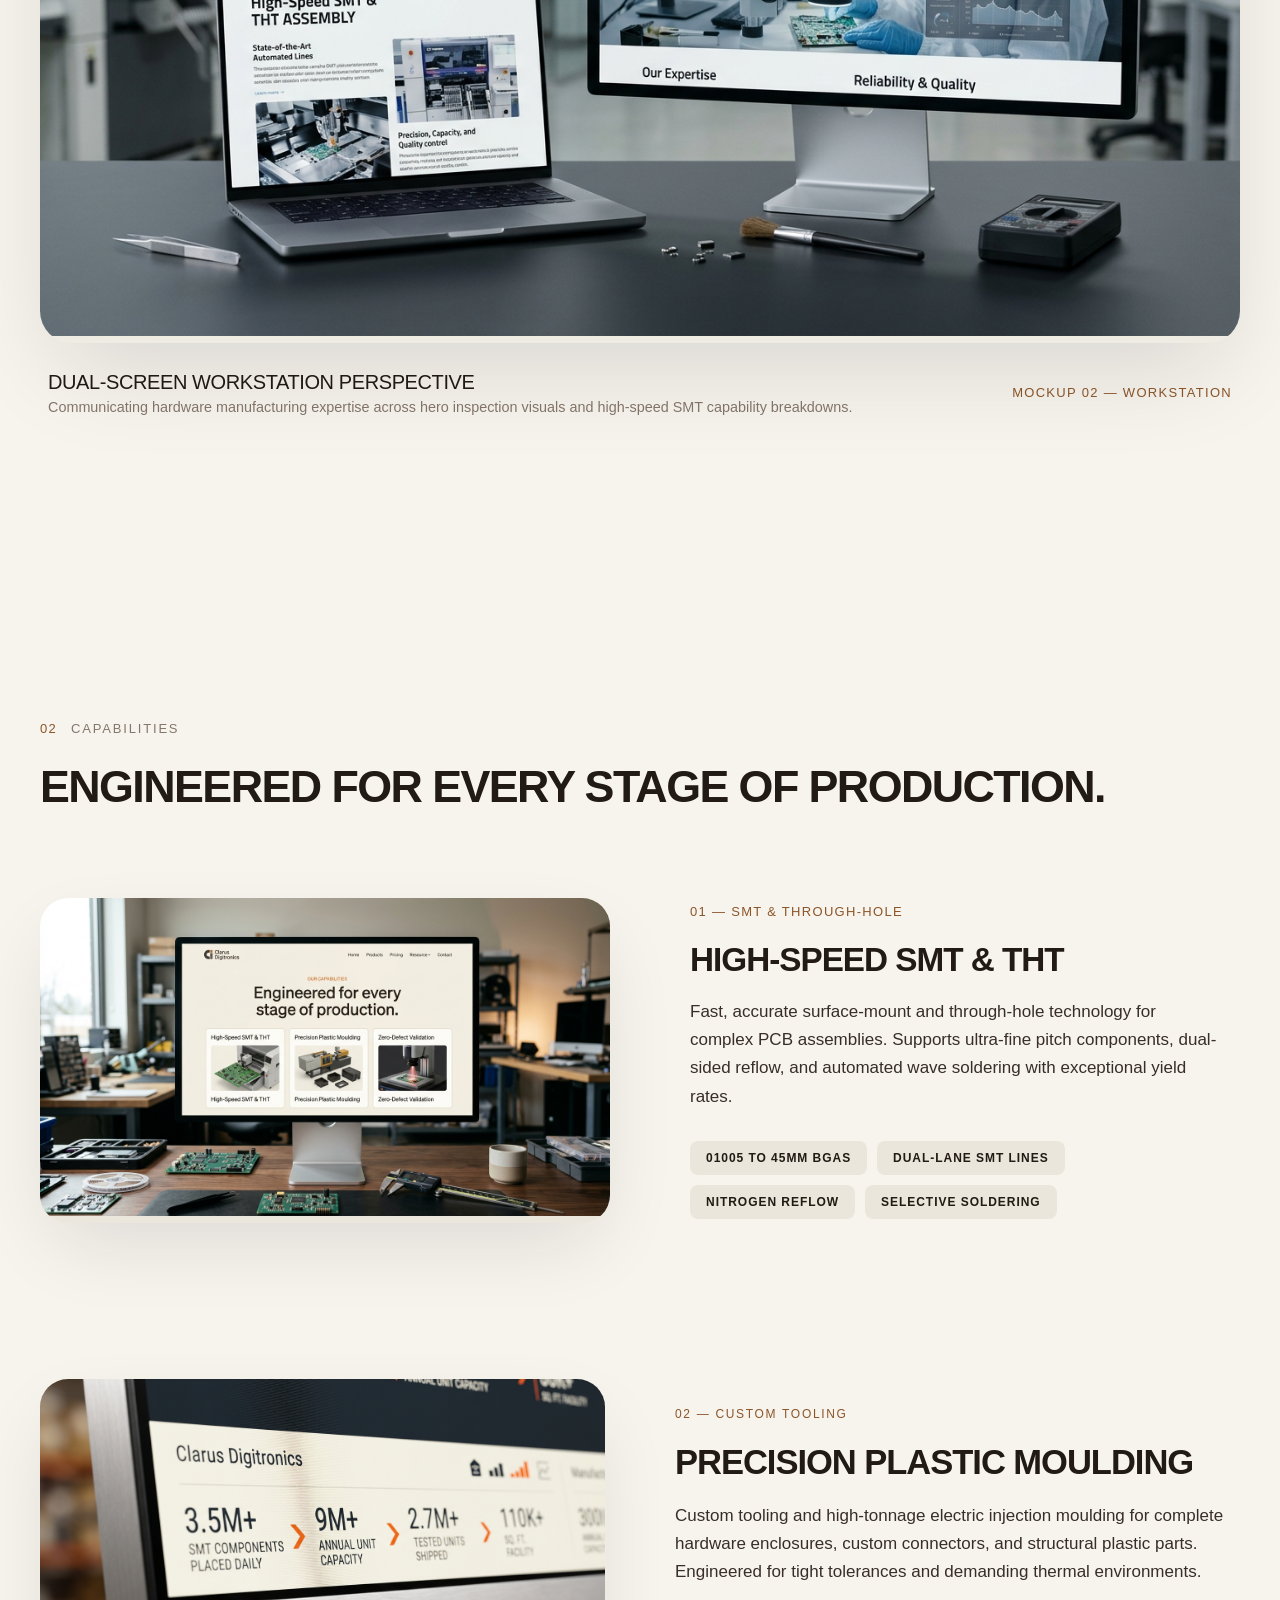
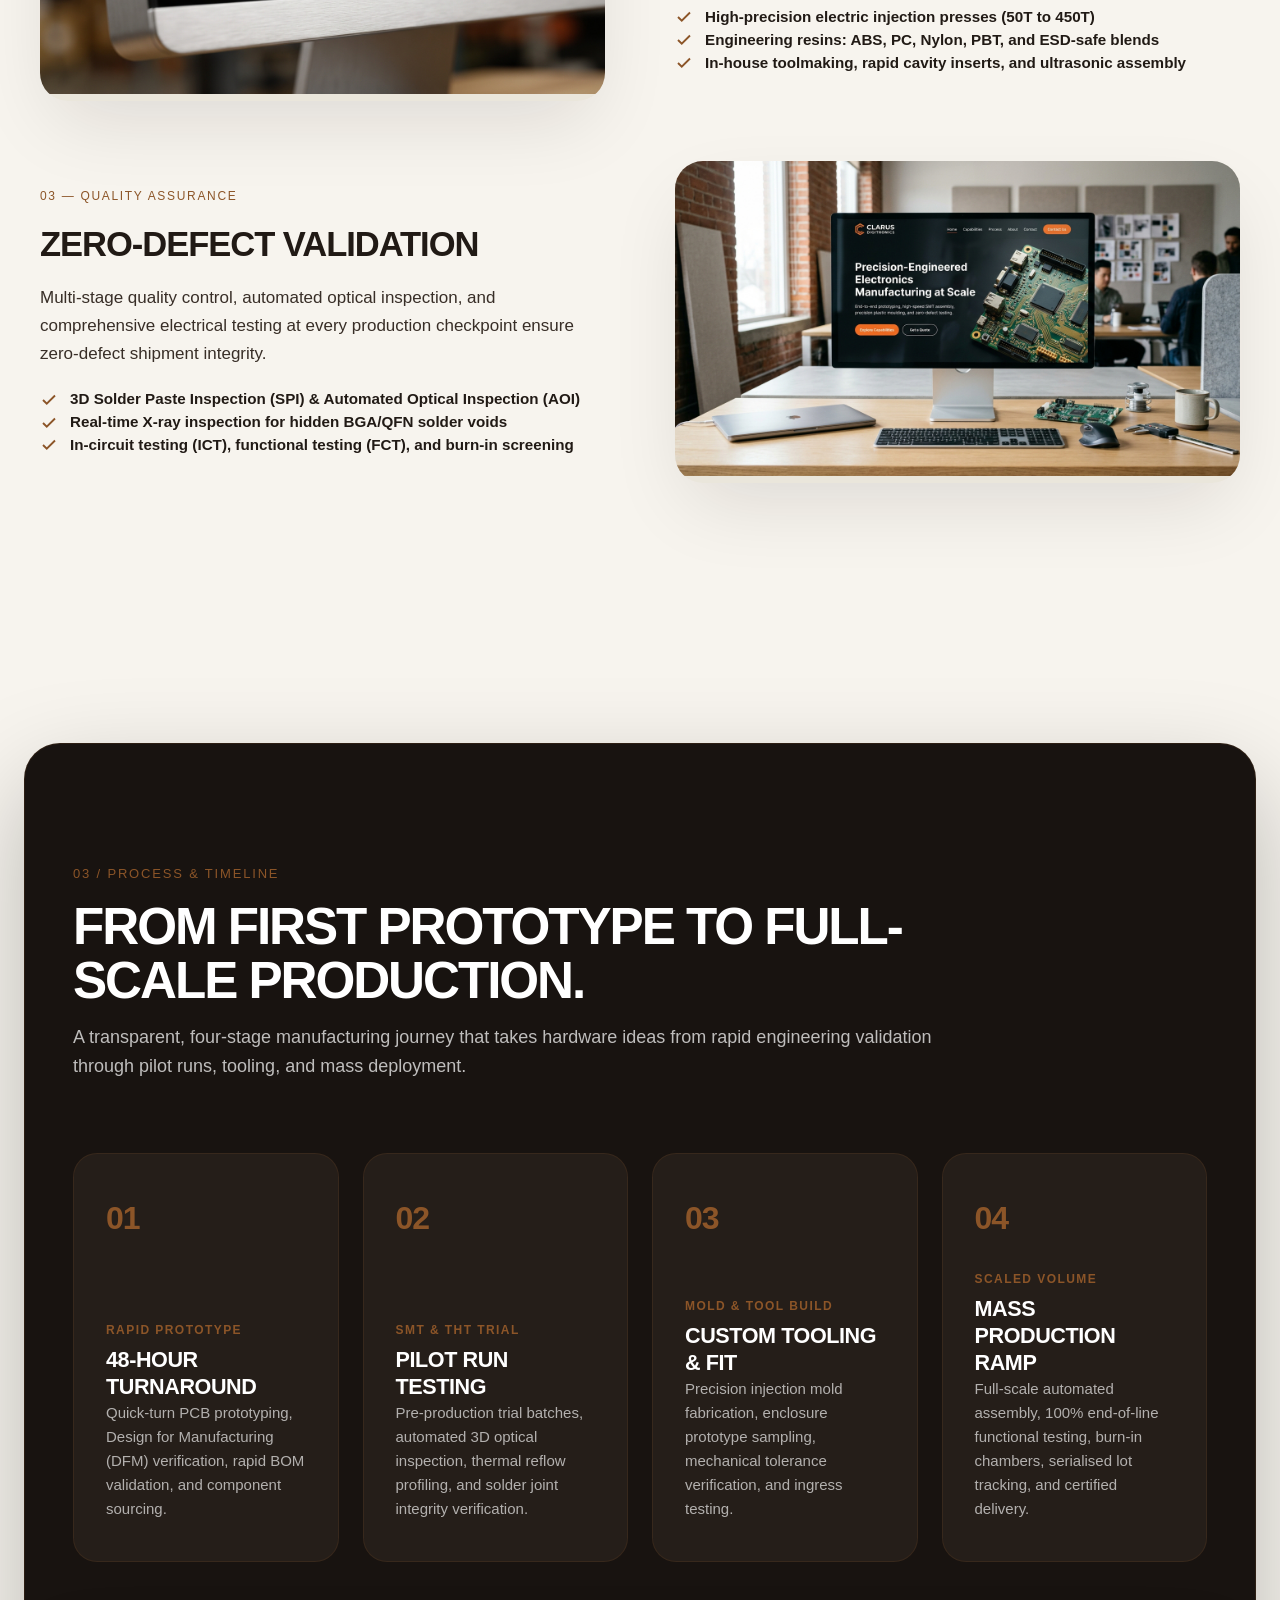
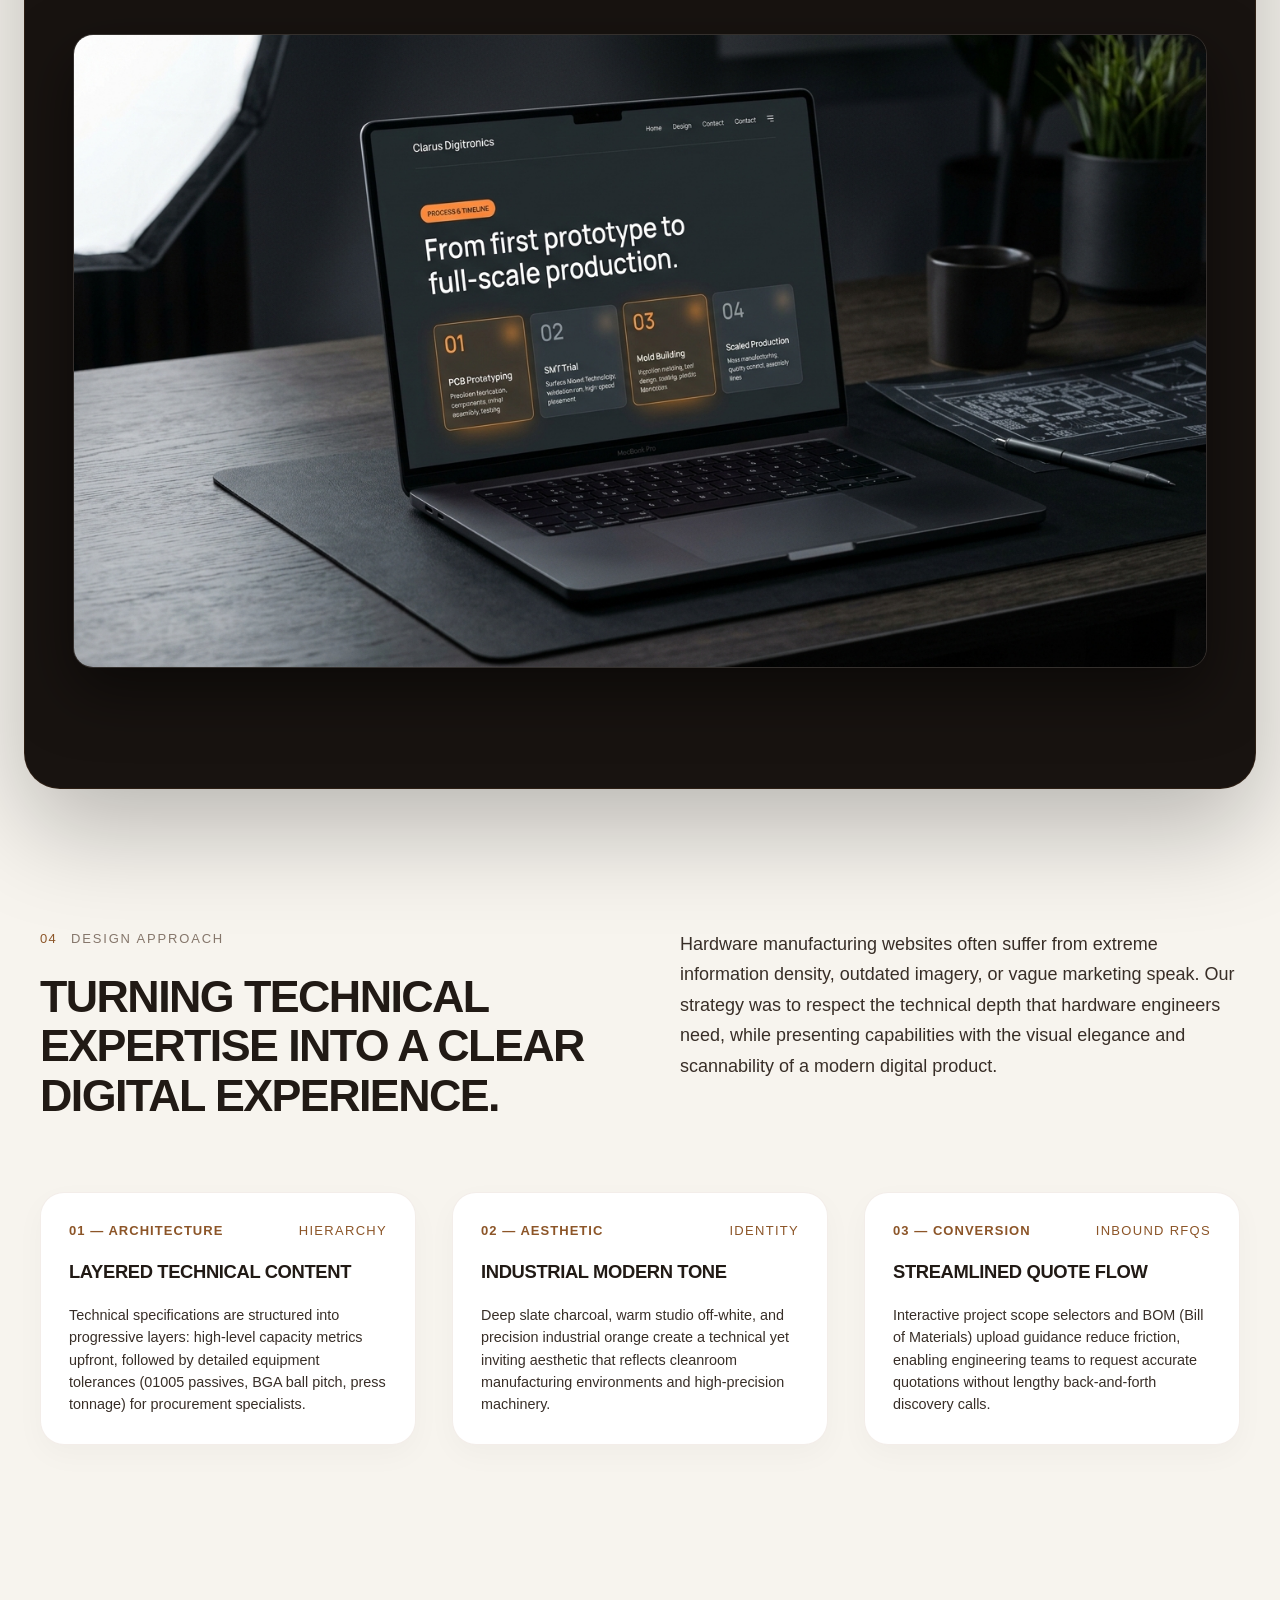
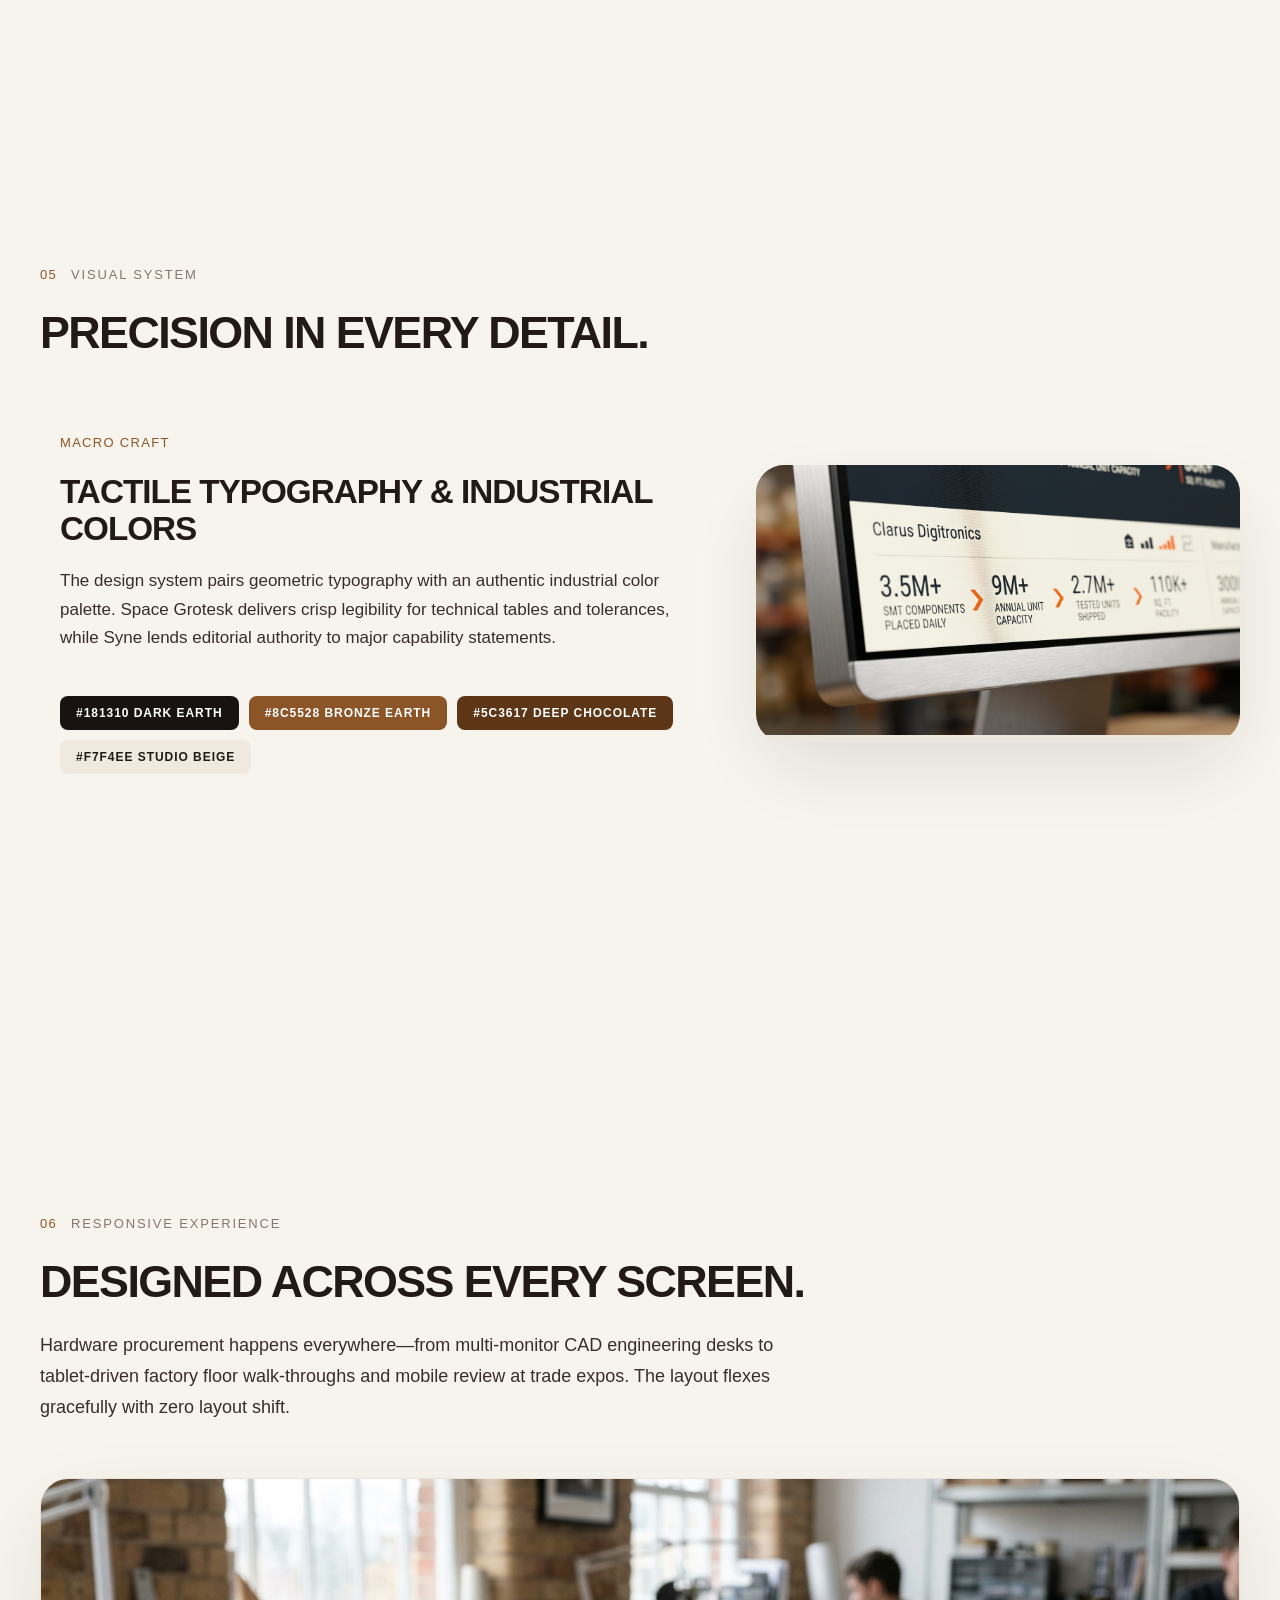
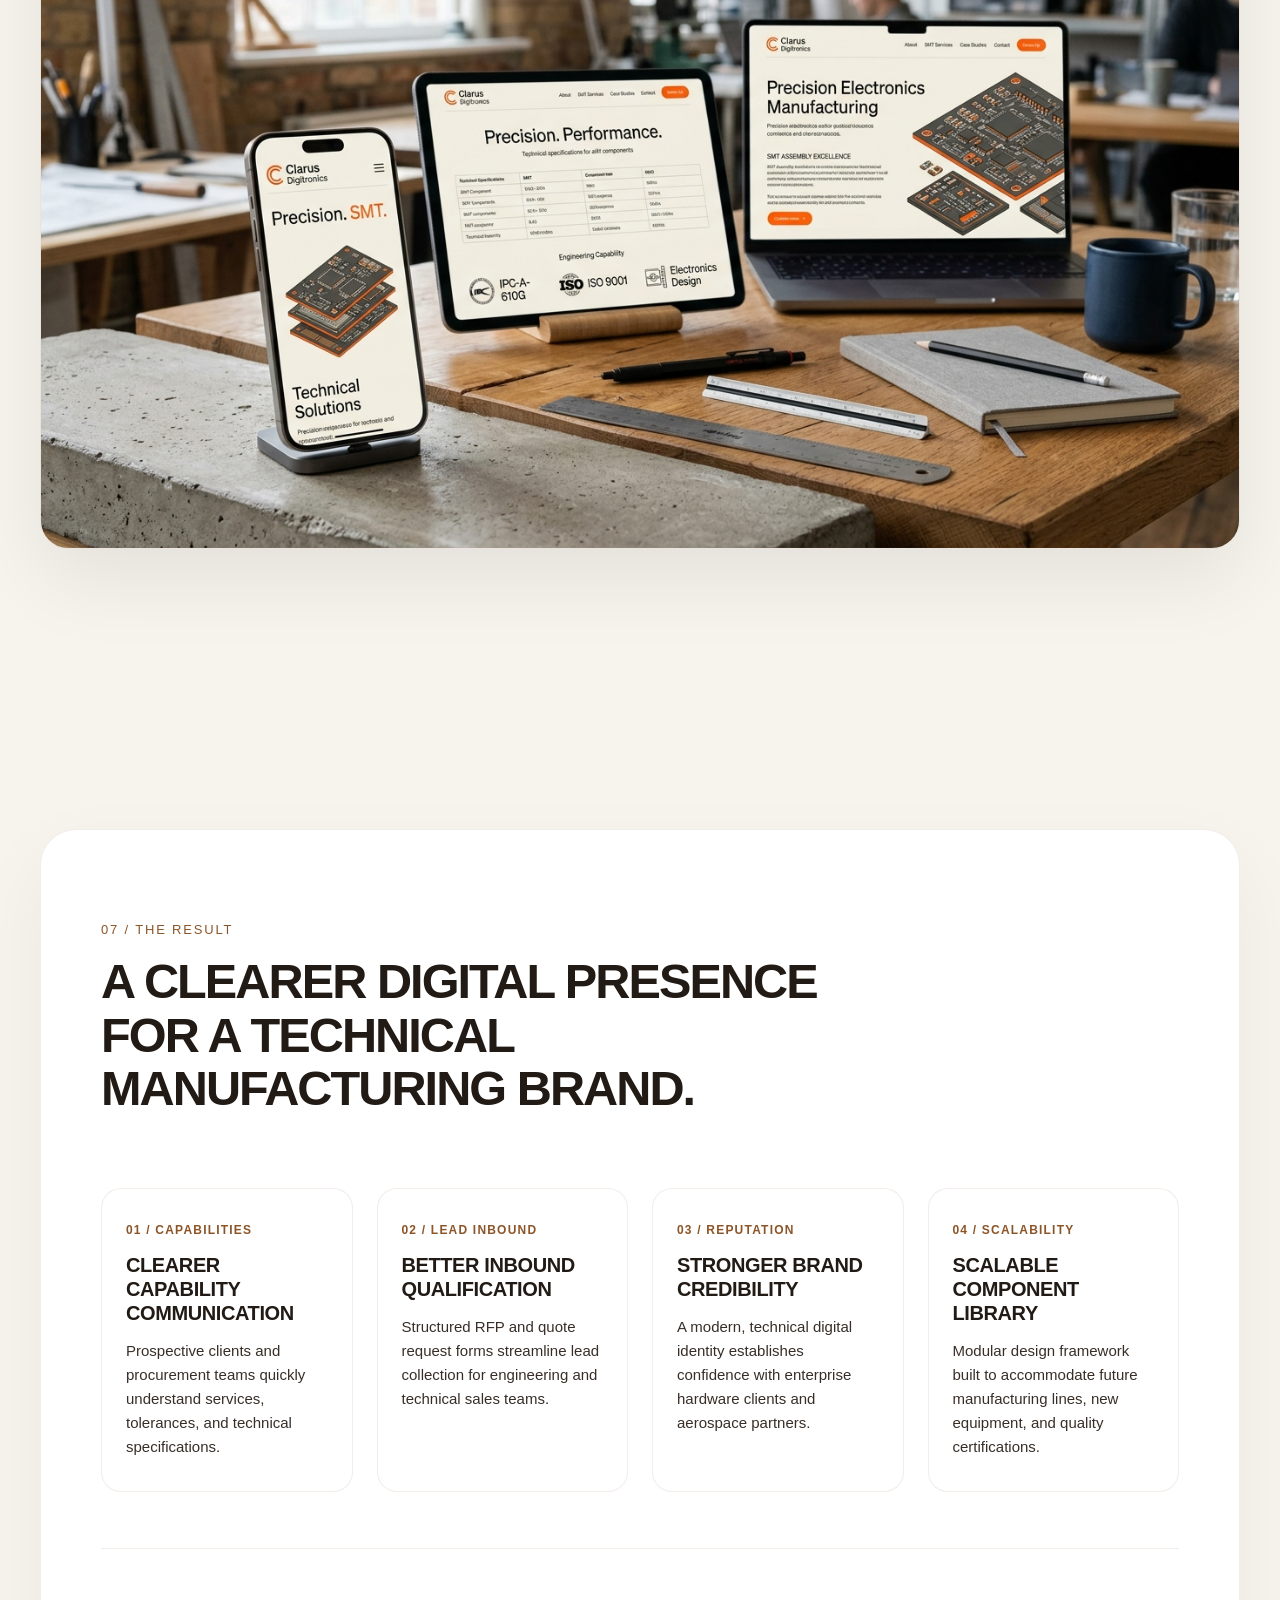
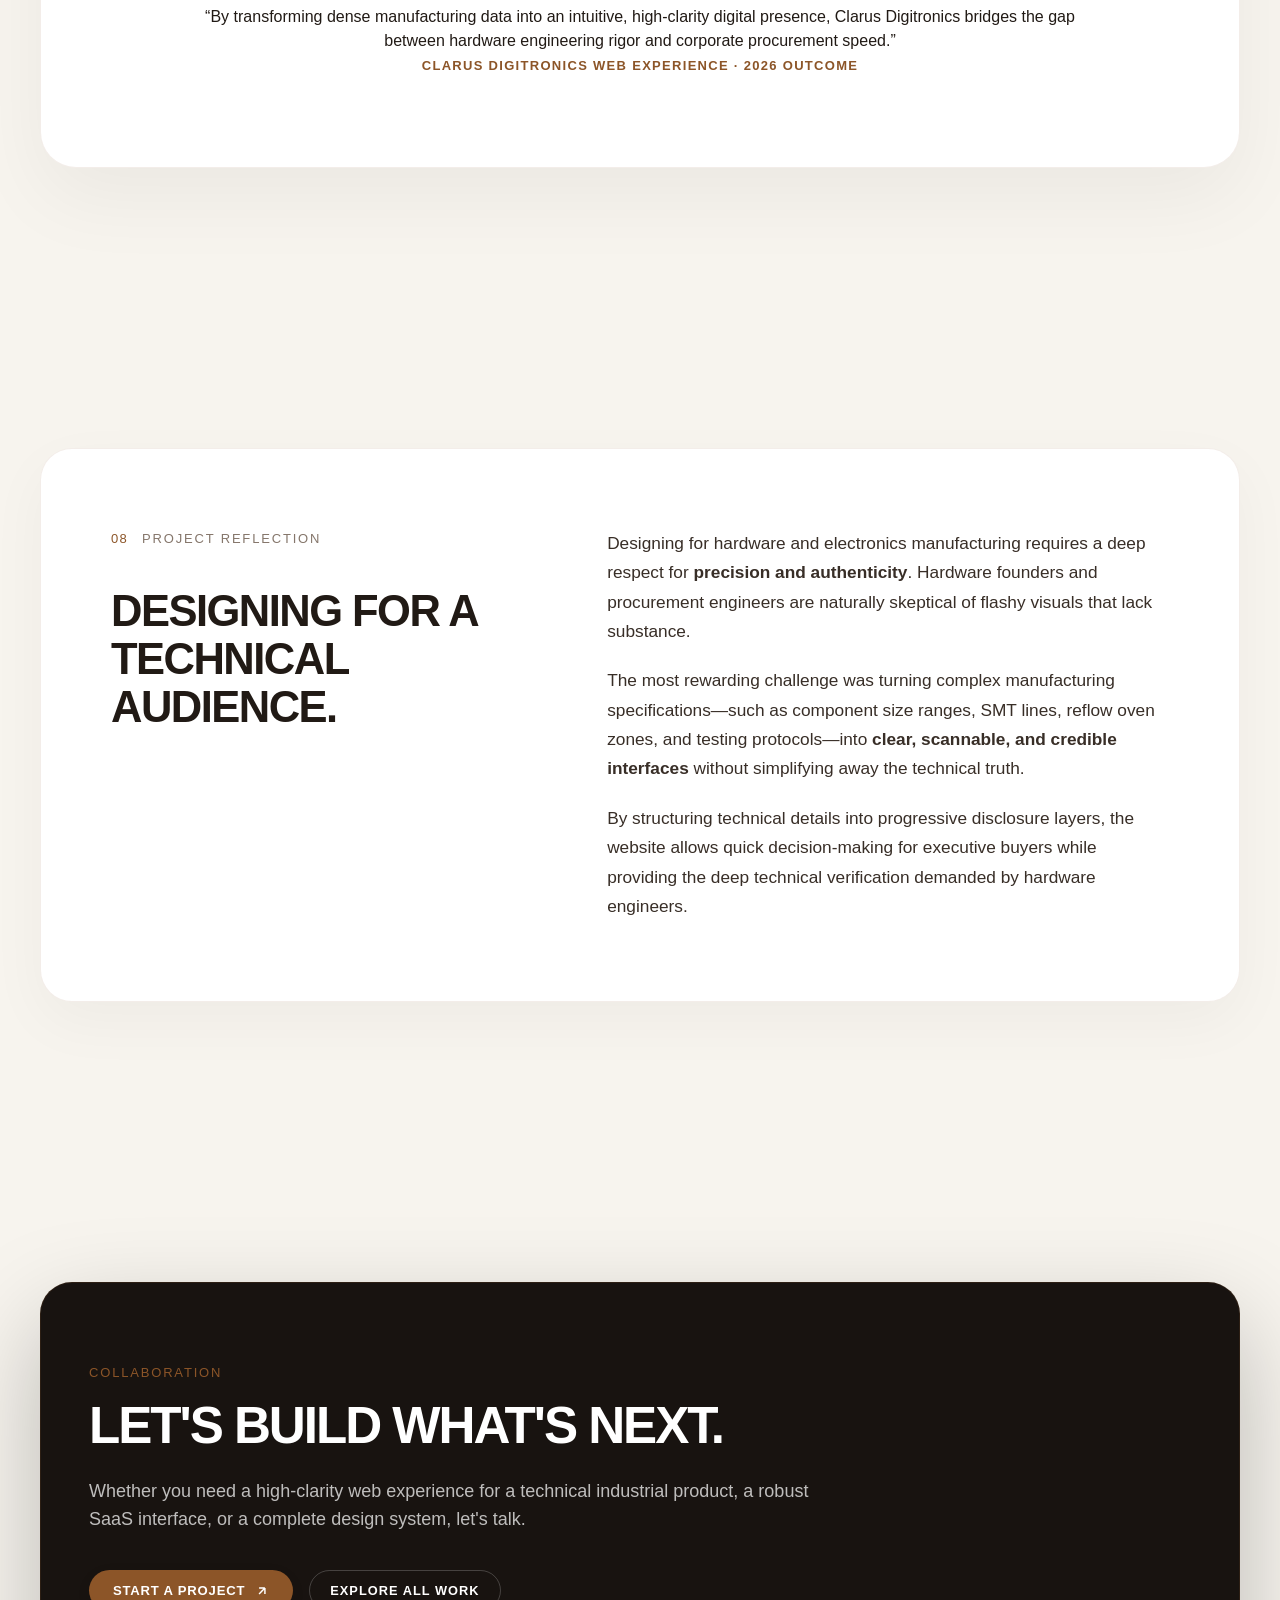
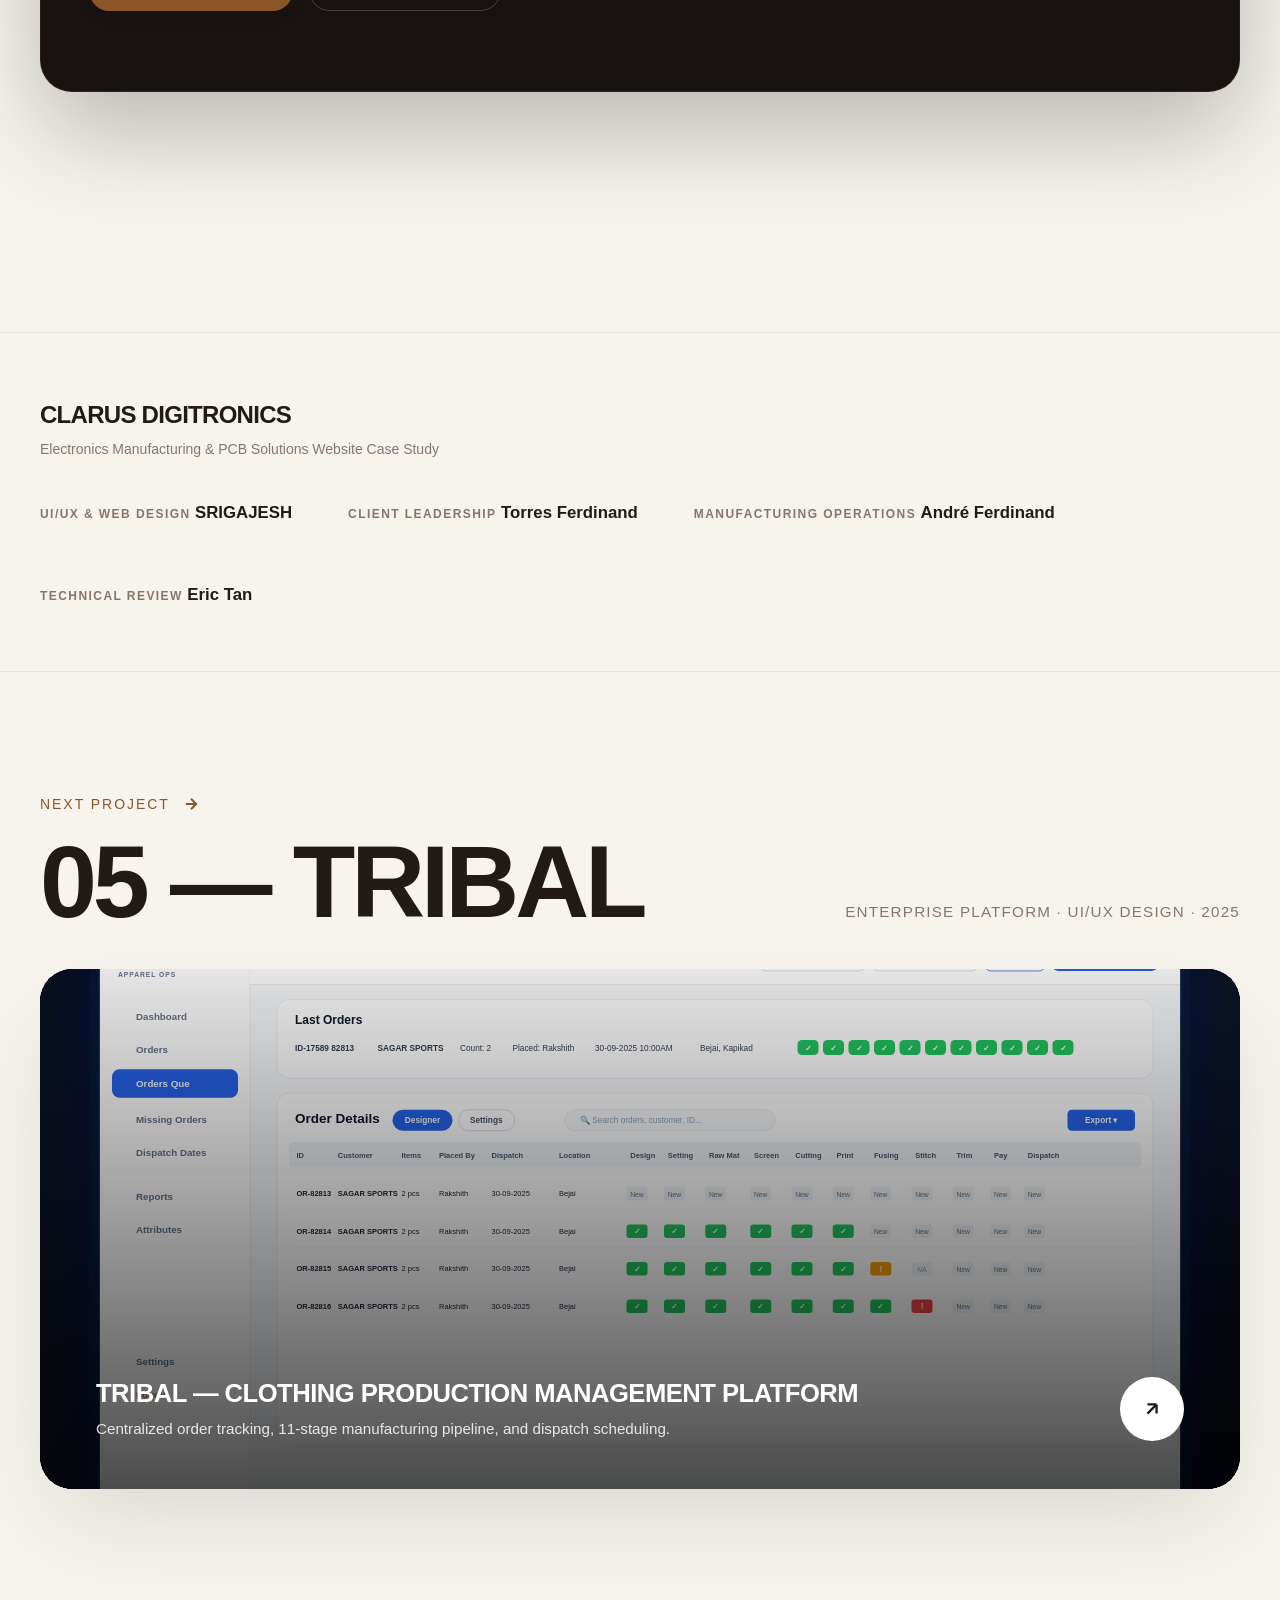
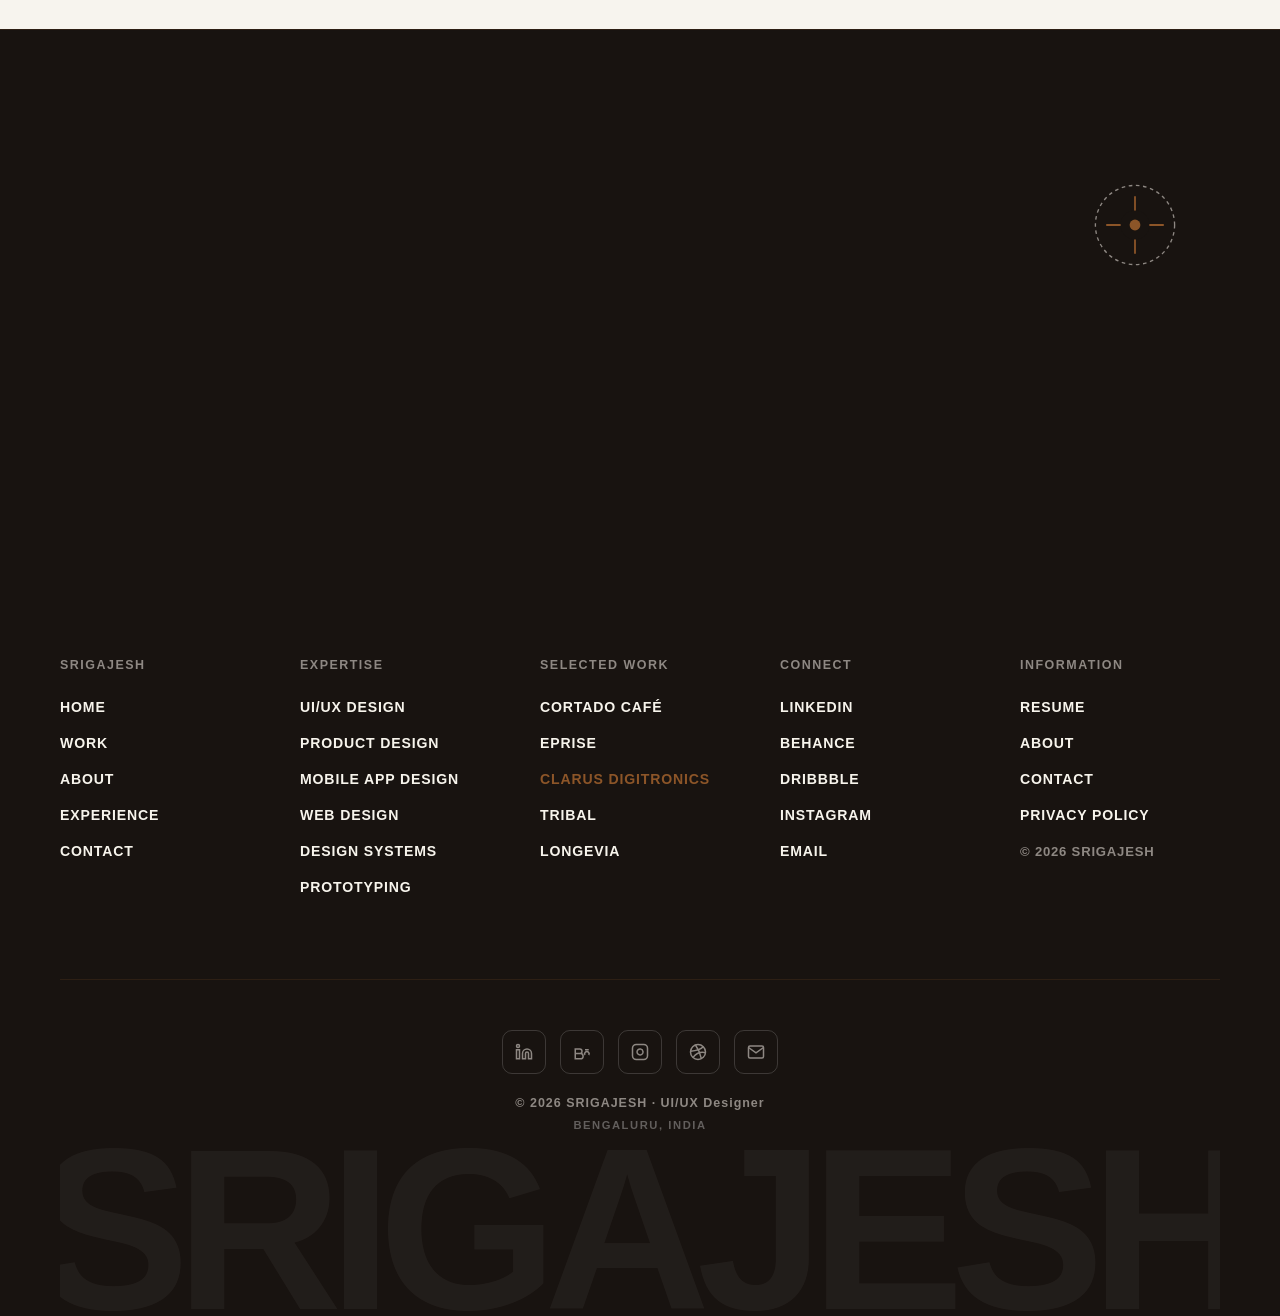
==== commit 0145dde5: "Update brand name from Gajesh to SRIGAJESH across all pages, titles, headers, footers, and wordmarks" ====
--- a/clarus.html
+++ b/clarus.html
@@ -3,8 +3,8 @@
 <head>
   <meta charset="UTF-8">
   <meta name="viewport" content="width=device-width, initial-scale=1.0">
-  <title>Clarus Digitronics — Electronics Manufacturing &amp; PCB Solutions | Gajesh UI/UX Designer</title>
-  <meta name="description" content="Case study of Clarus Digitronics: Precision-engineered electronics manufacturing website designed by Gajesh, communicating PCB assembly, testing, and production from prototype to scale.">
+  <title>Clarus Digitronics — Electronics Manufacturing &amp; PCB Solutions | SRIGAJESH UI/UX Designer</title>
+  <meta name="description" content="Case study of Clarus Digitronics: Precision-engineered electronics manufacturing website designed by SRIGAJESH, communicating PCB assembly, testing, and production from prototype to scale.">
   
   <!-- Font Preconnect & Embed (Matching Cortado & Master Portfolio) -->
   <link rel="preconnect" href="https://fonts.googleapis.com">
@@ -24,8 +24,8 @@
   <!-- FIXED TOP HEADER (Matching Homepage & Case Study Header) -->
   <header class="site-header" id="site-header">
     <div class="header-container">
-      <a href="index.html" class="brand-logo" aria-label="Gajesh Portfolio Home">
-        GAJESH
+      <a href="index.html" class="brand-logo" aria-label="SRIGAJESH Portfolio Home">
+        SRIGAJESH
       </a>
       
       <div class="header-right">
@@ -692,7 +692,7 @@
           <div class="credits-list-items">
             <div class="credit-item">
               <span class="credit-role">UI/UX &amp; Web Design</span>
-              <span class="credit-name">Gajesh</span>
+              <span class="credit-name">SRIGAJESH</span>
             </div>
             <div class="credit-item">
               <span class="credit-role">Client Leadership</span>
@@ -779,8 +779,8 @@
           <button class="cta-talk-btn book-call-btn" id="book-call-trigger" aria-label="Book a call or start a project">
             <span>BOOK A CALL</span>
             <span class="avatar-phone-duo">
-              <span class="hero-avatar-circle" title="Gajesh">
-                <img src="data:image/svg+xml,%3Csvg xmlns='http://www.w3.org/2000/svg' viewBox='0 0 100 100'%3E%3Cdefs%3E%3ClinearGradient id='g' x1='0%25' y1='0%25' x2='100%25' y2='100%25'%3E%3Cstop offset='0%25' stop-color='%238C5528'/%3E%3Cstop offset='100%25' stop-color='%23181310'/%3E%3C/linearGradient%3E%3C/defs%3E%3Ccircle cx='50' cy='50' r='50' fill='url(%23g)'/%3E%3Ccircle cx='50' cy='40' r='18' fill='%23F7F4EE'/%3E%3Cpath d='M22 82c0-15.5 12.5-28 28-28s28 12.5 28 28' fill='%23F7F4EE'/%3E%3C/svg%3E" alt="Gajesh Profile" class="hero-avatar-img">
+              <span class="hero-avatar-circle" title="SRIGAJESH">
+                <img src="data:image/svg+xml,%3Csvg xmlns='http://www.w3.org/2000/svg' viewBox='0 0 100 100'%3E%3Cdefs%3E%3ClinearGradient id='g' x1='0%25' y1='0%25' x2='100%25' y2='100%25'%3E%3Cstop offset='0%25' stop-color='%238C5528'/%3E%3Cstop offset='100%25' stop-color='%23181310'/%3E%3C/linearGradient%3E%3C/defs%3E%3Ccircle cx='50' cy='50' r='50' fill='url(%23g)'/%3E%3Ccircle cx='50' cy='40' r='18' fill='%23F7F4EE'/%3E%3Cpath d='M22 82c0-15.5 12.5-28 28-28s28 12.5 28 28' fill='%23F7F4EE'/%3E%3C/svg%3E" alt="SRIGAJESH Profile" class="hero-avatar-img">
               </span>
               <span class="phone-icon-circle">
                 <svg width="12" height="12" viewBox="0 0 24 24" fill="currentColor">
@@ -795,9 +795,9 @@
       <!-- Multi-Column Footer Navigation (5 Columns Matching Homepage) -->
       <div class="footer-nav-grid">
         
-        <!-- COLUMN 01: Gajesh -->
+        <!-- COLUMN 01: SRIGAJESH -->
         <div class="f-nav-col">
-          <h4 class="f-col-title">GAJESH</h4>
+          <h4 class="f-col-title">SRIGAJESH</h4>
           <ul class="f-link-list">
             <li><a href="index.html#hero" class="f-link">HOME <span class="f-hover-arrow">→</span></a></li>
             <li><a href="index.html#work" class="f-link">WORK <span class="f-hover-arrow">→</span></a></li>
@@ -852,7 +852,7 @@
             <li><a href="index.html#about" class="f-link">ABOUT <span class="f-hover-arrow">→</span></a></li>
             <li><a href="javascript:void(0)" onclick="openModal('Clarus Digitronics Inquiry')" class="f-link">CONTACT <span class="f-hover-arrow">→</span></a></li>
             <li><a href="#" class="f-link">PRIVACY POLICY <span class="f-hover-arrow">→</span></a></li>
-            <li><span class="f-info-text">© 2026 GAJESH</span></li>
+            <li><span class="f-info-text">© 2026 SRIGAJESH</span></li>
           </ul>
         </div>
 
@@ -879,14 +879,14 @@
         </div>
 
         <div class="footer-copyright-block">
-          <p>© 2026 Gajesh · UI/UX Designer</p>
+          <p>© 2026 SRIGAJESH · UI/UX Designer</p>
           <span class="f-location-tag">BENGALURU, INDIA</span>
         </div>
       </div>
 
-      <!-- Oversized Background Wordmark (GAJESH) -->
+      <!-- Oversized Background Wordmark (SRIGAJESH) -->
       <div class="footer-giant-wordmark-container" aria-hidden="true">
-        <h1 class="giant-wordmark-text" id="giant-wordmark">GAJESH</h1>
+        <h1 class="giant-wordmark-text" id="giant-wordmark">SRIGAJESH</h1>
       </div>
 
     </div>
@@ -943,7 +943,7 @@
       <div class="form-success-state" id="form-success-state">
         <div class="success-icon">✓</div>
         <h3>Message Sent!</h3>
-        <p>Thank you for reaching out. Gajesh will get back to you within 24 hours.</p>
+        <p>Thank you for reaching out. SRIGAJESH will get back to you within 24 hours.</p>
       </div>
     </div>
   </div>
--- a/styles.css
+++ b/styles.css
@@ -1,5 +1,5 @@
 /* ==========================================================================
-   GAJESH — UI/UX DESIGNER PORTFOLIO
+   SRIGAJESH — UI/UX DESIGNER PORTFOLIO
    Design Style: Minimalist, Editorial, Premium Creative Studio Aesthetic
    Color Palette System:
      - Cream Background: #F7F4EC
@@ -2687,7 +2687,7 @@
   color: rgba(255, 255, 255, 0.3);
 }
 
-/* Oversized Background Wordmark (GAJESH) */
+/* Oversized Background Wordmark (SRIGAJESH) */
 .footer-giant-wordmark-container {
   width: 100%;
   overflow: hidden;
--- a/cortado.css
+++ b/cortado.css
@@ -1,6 +1,6 @@
 /* ==========================================================================
    CORTADO PROJECT DETAIL PAGE STYLESHEET
-   Unified with Gajesh Portfolio Homepage Design System
+   Unified with SRIGAJESH Portfolio Homepage Design System
    Color Palette:
      - Cream Background: #F7F4EC
      - Dark Section Background: #151311
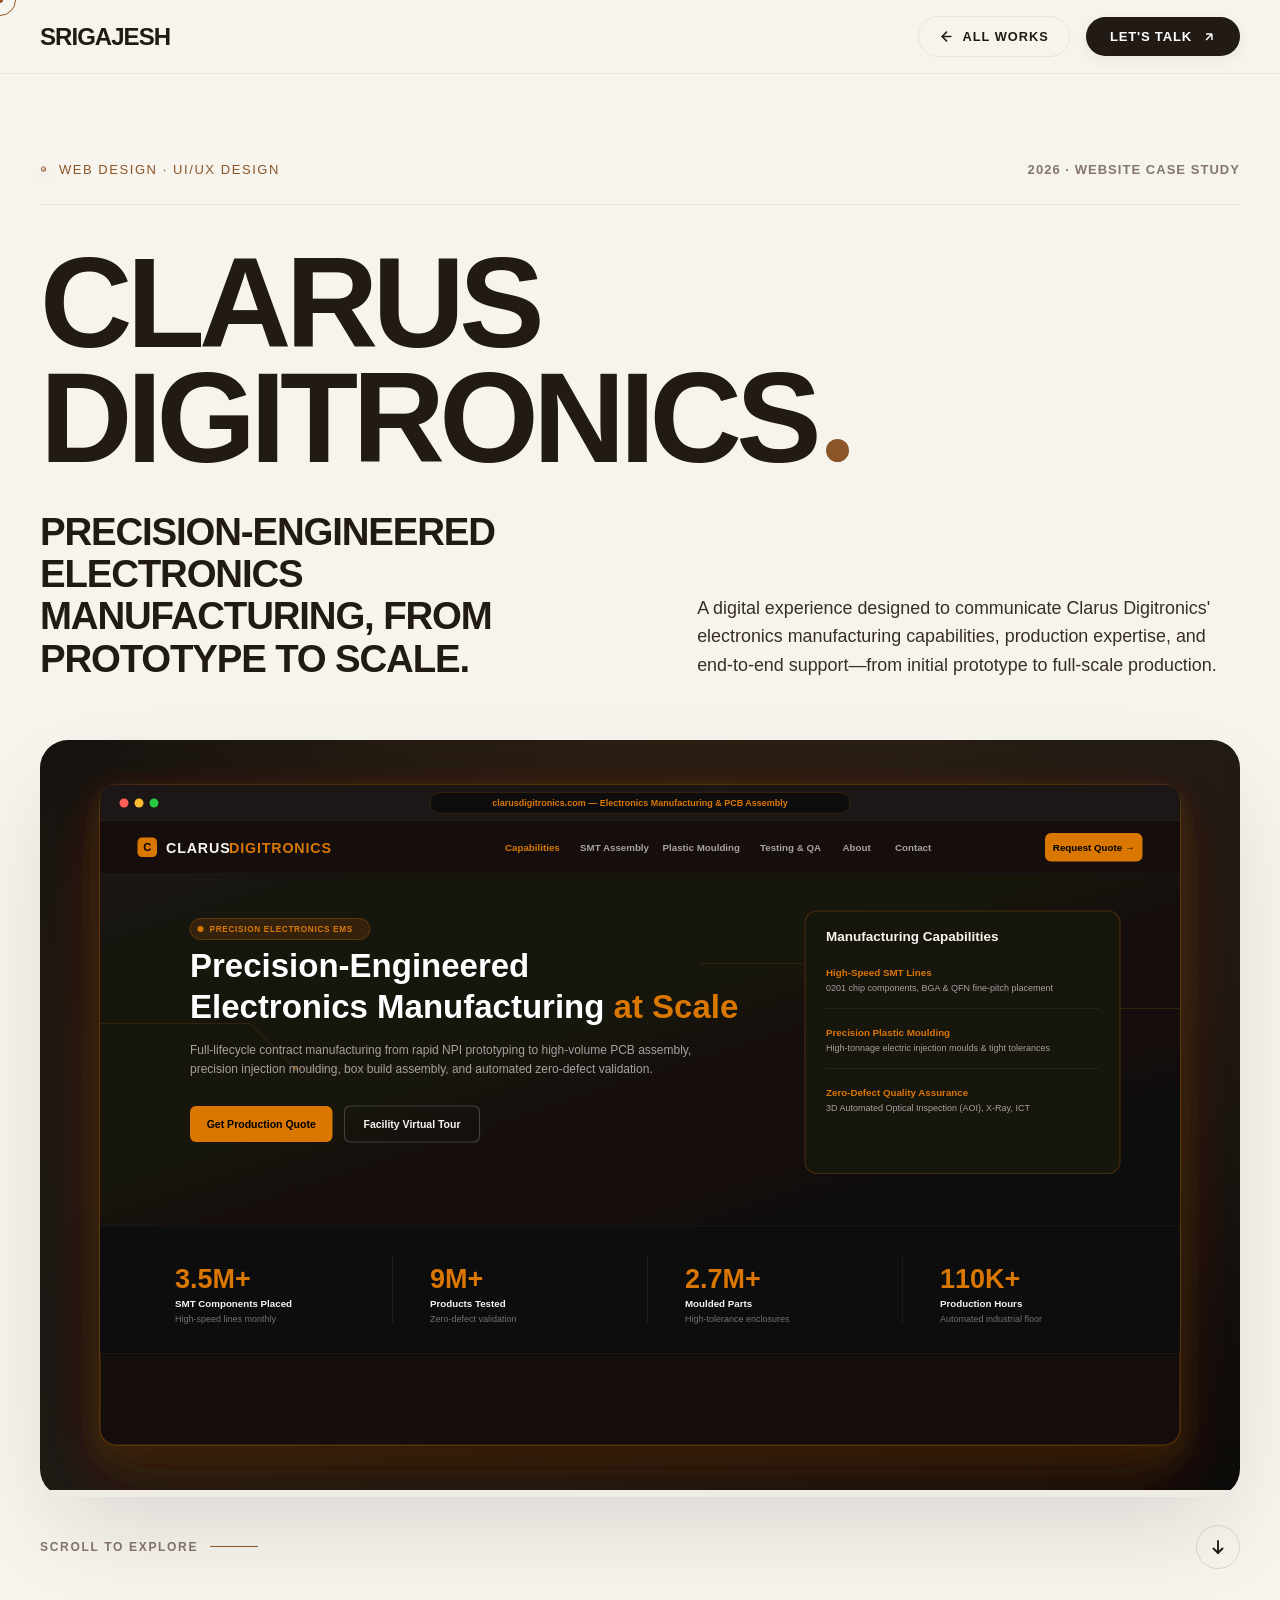
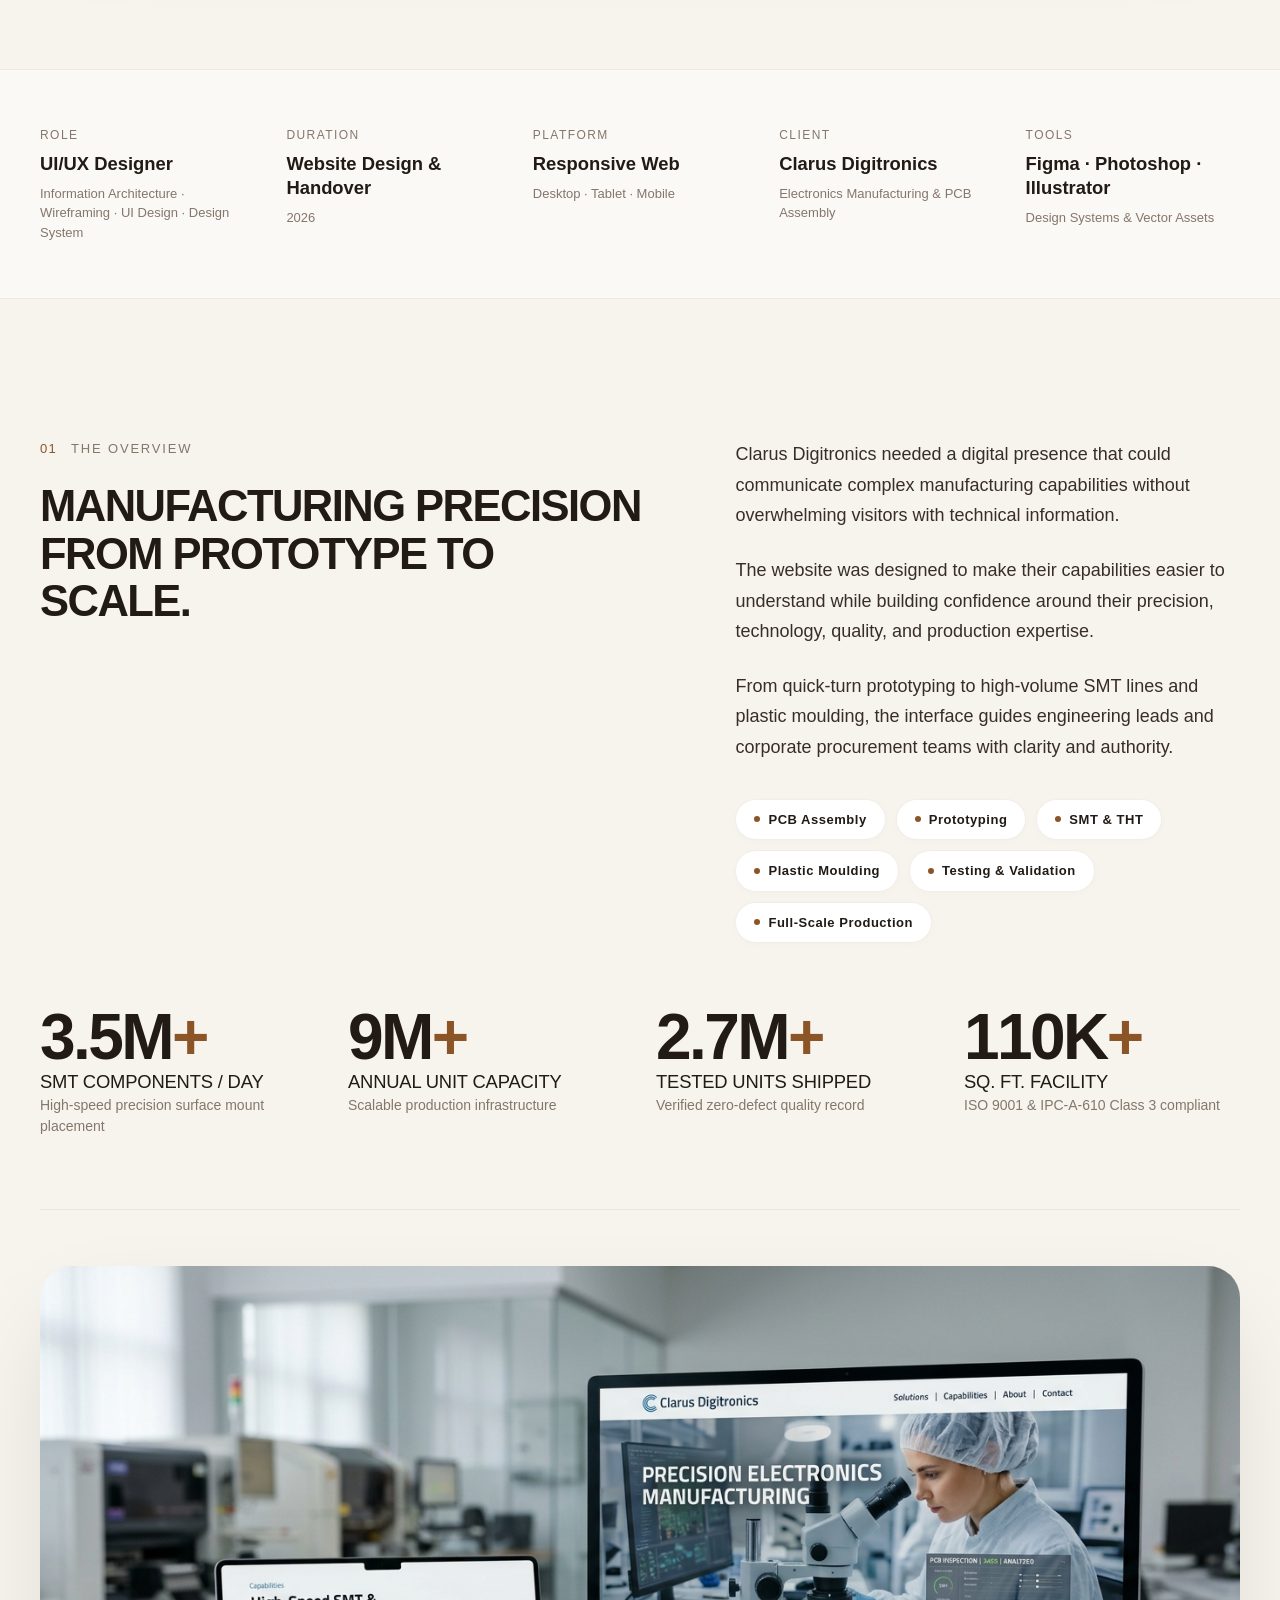
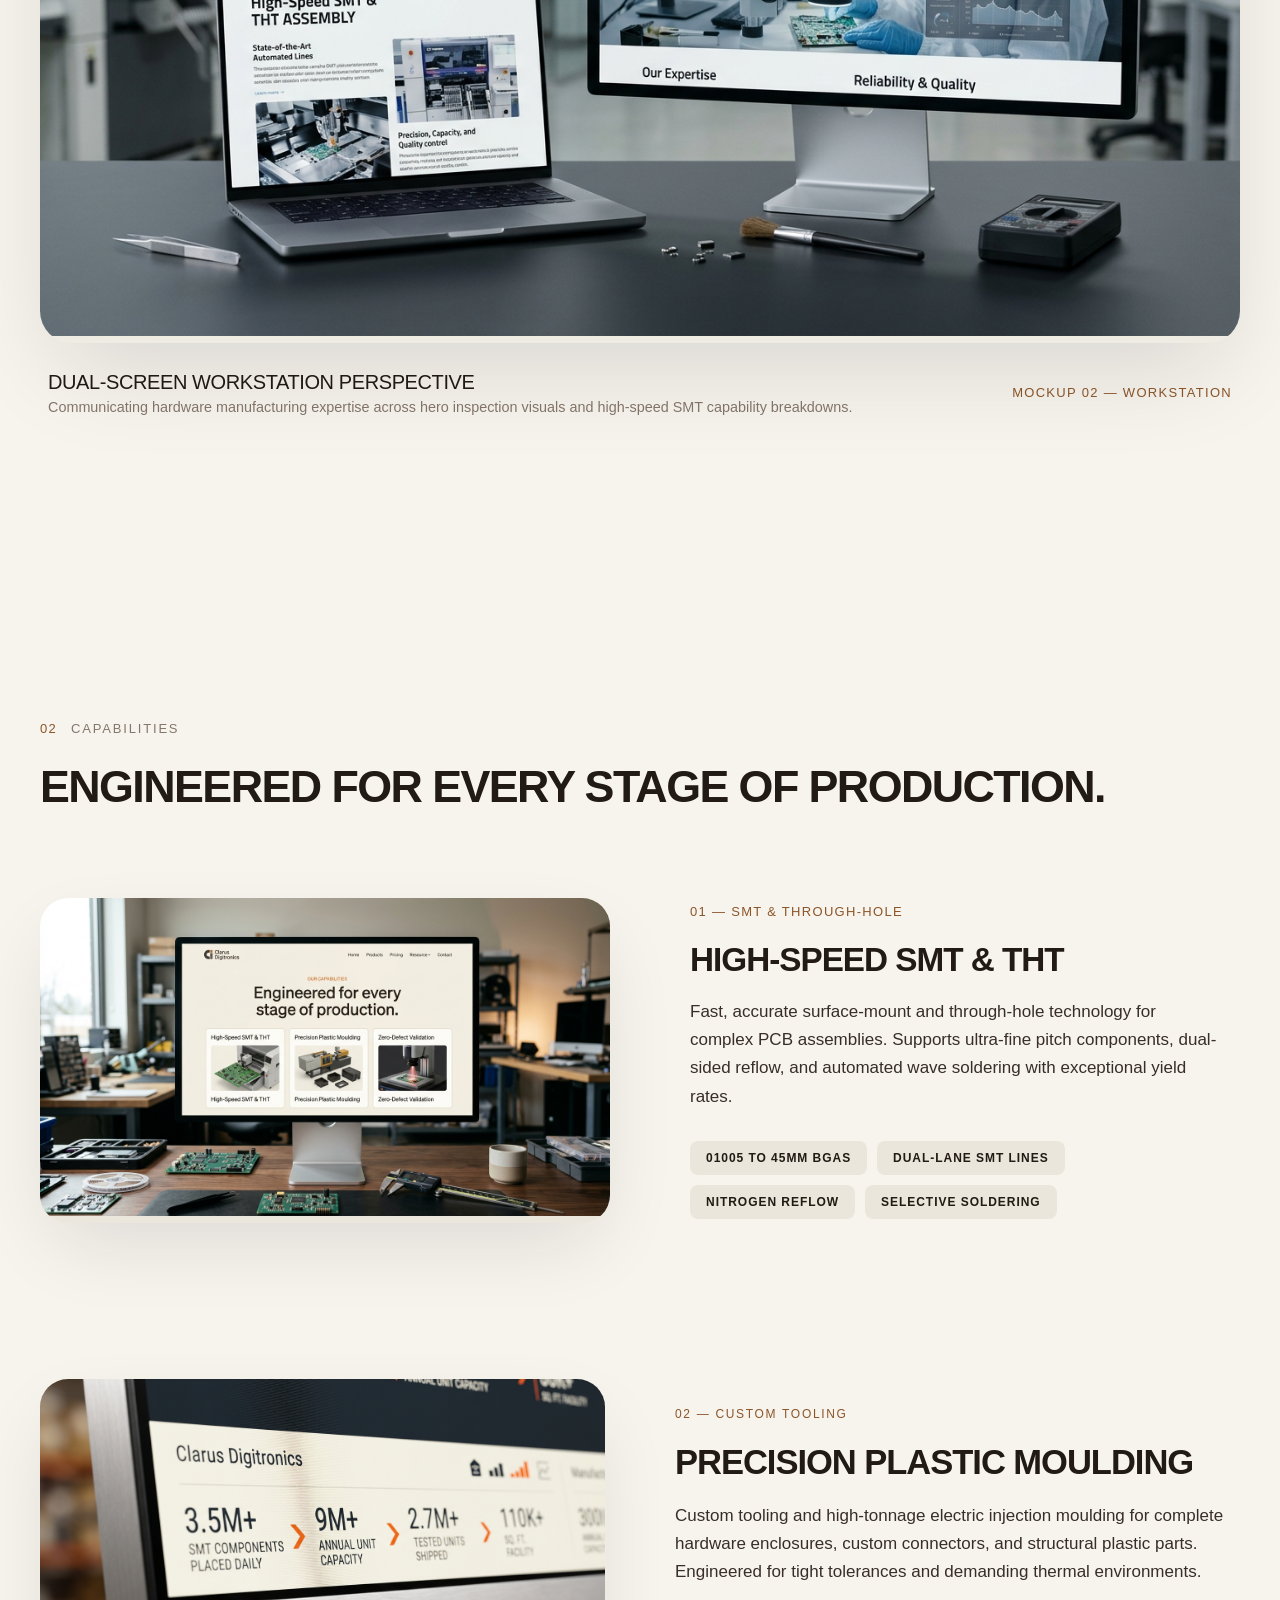
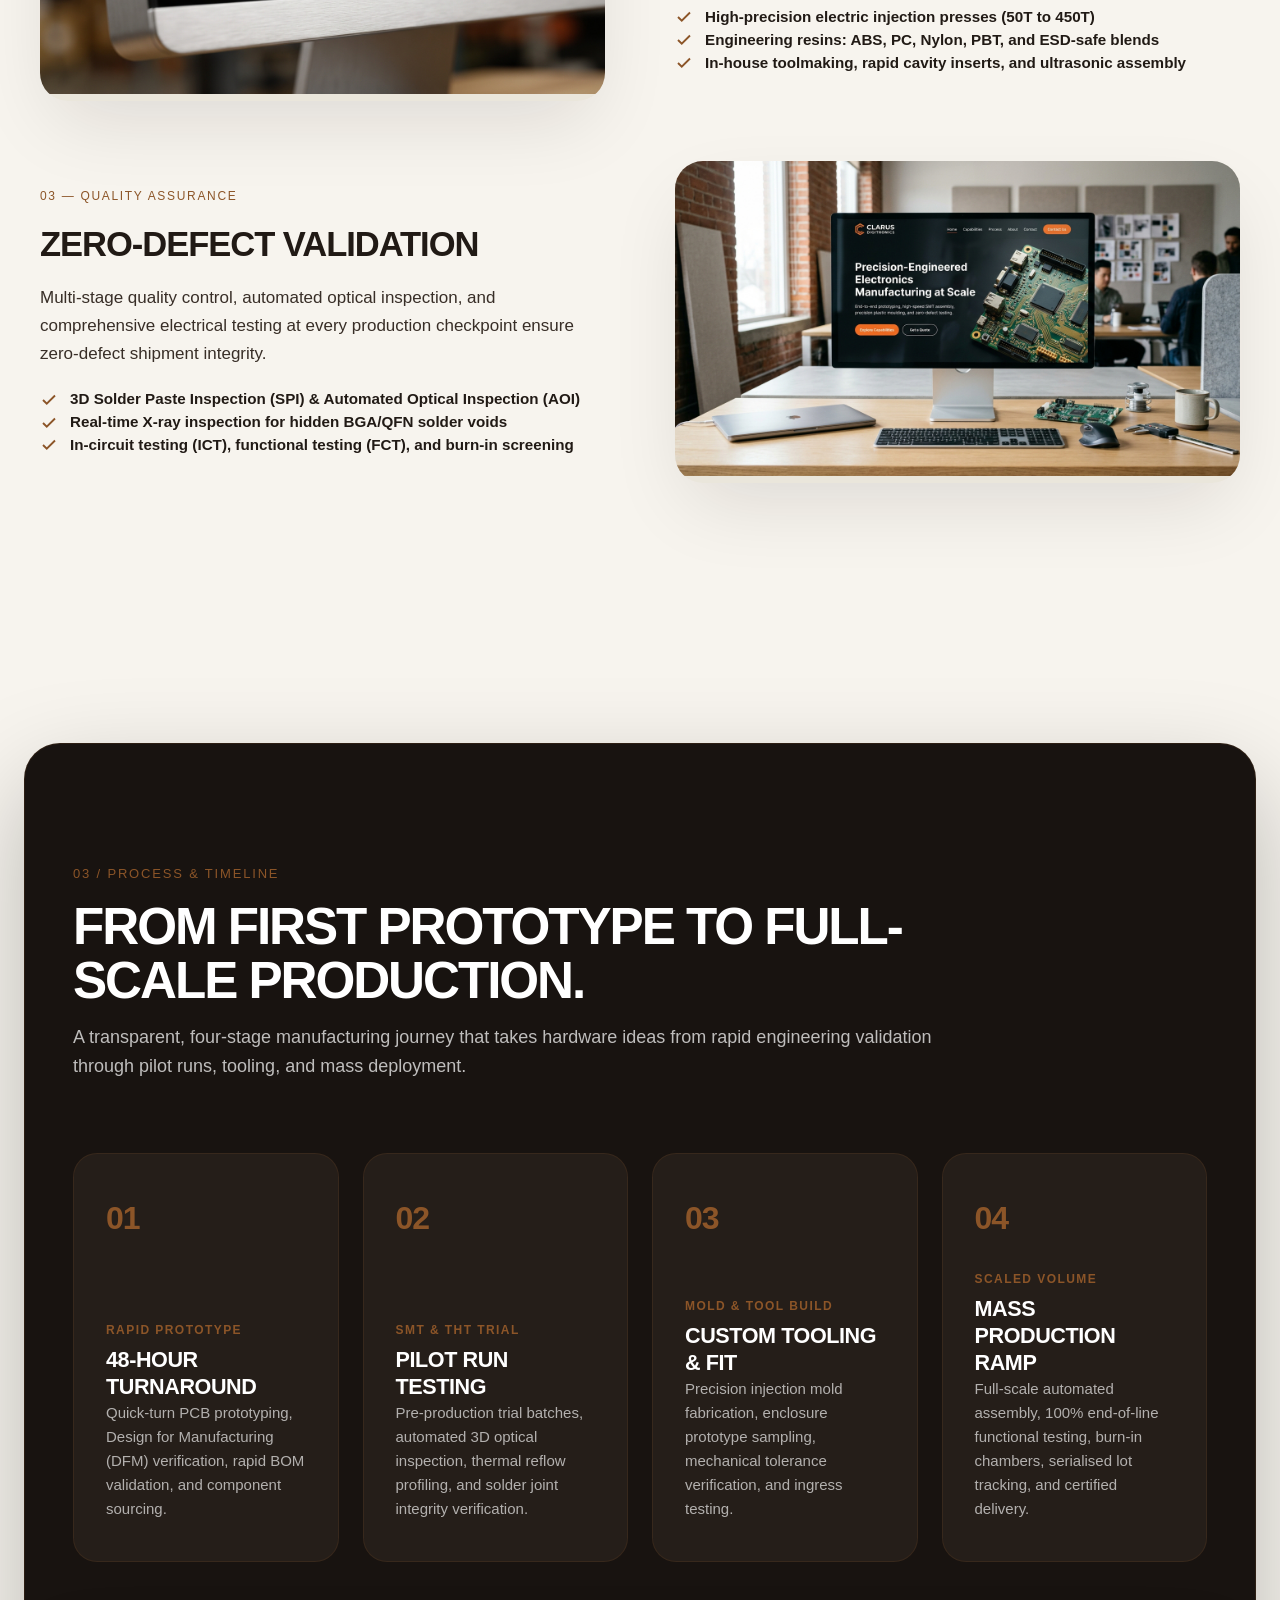
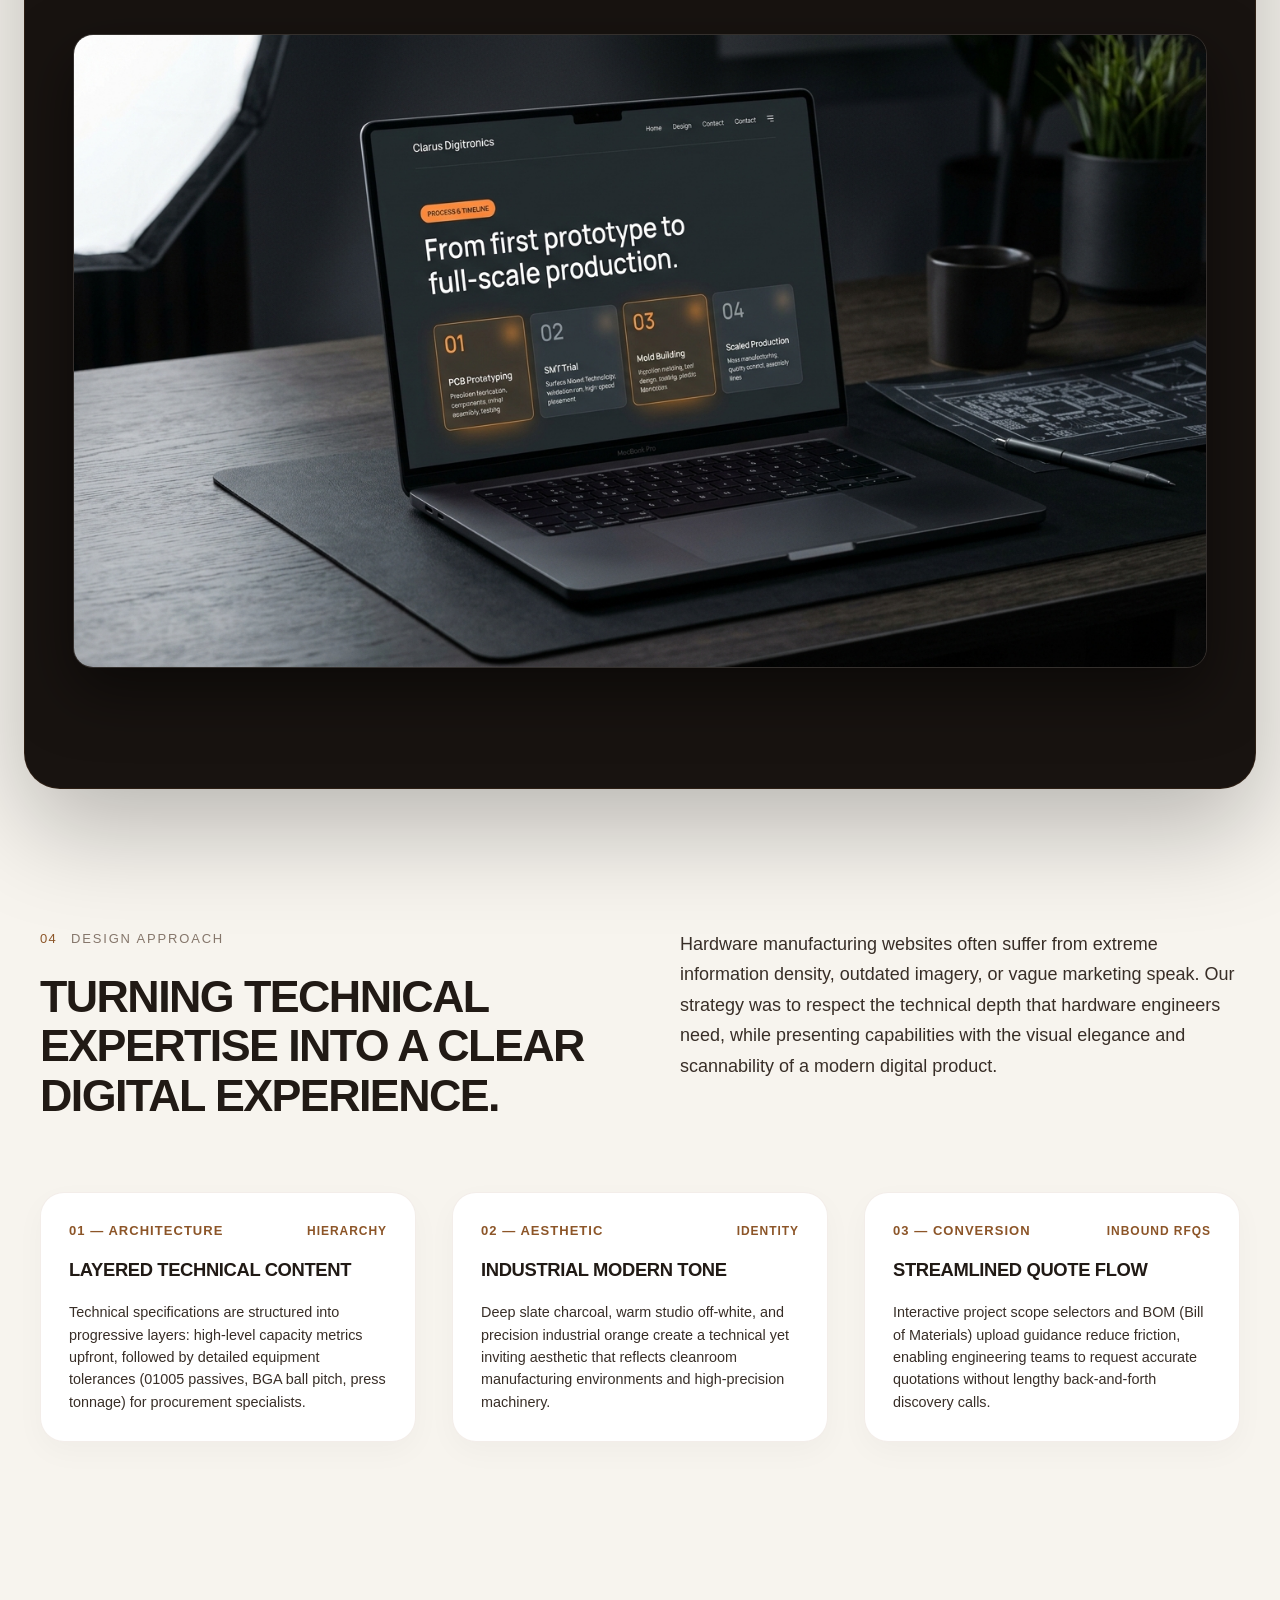
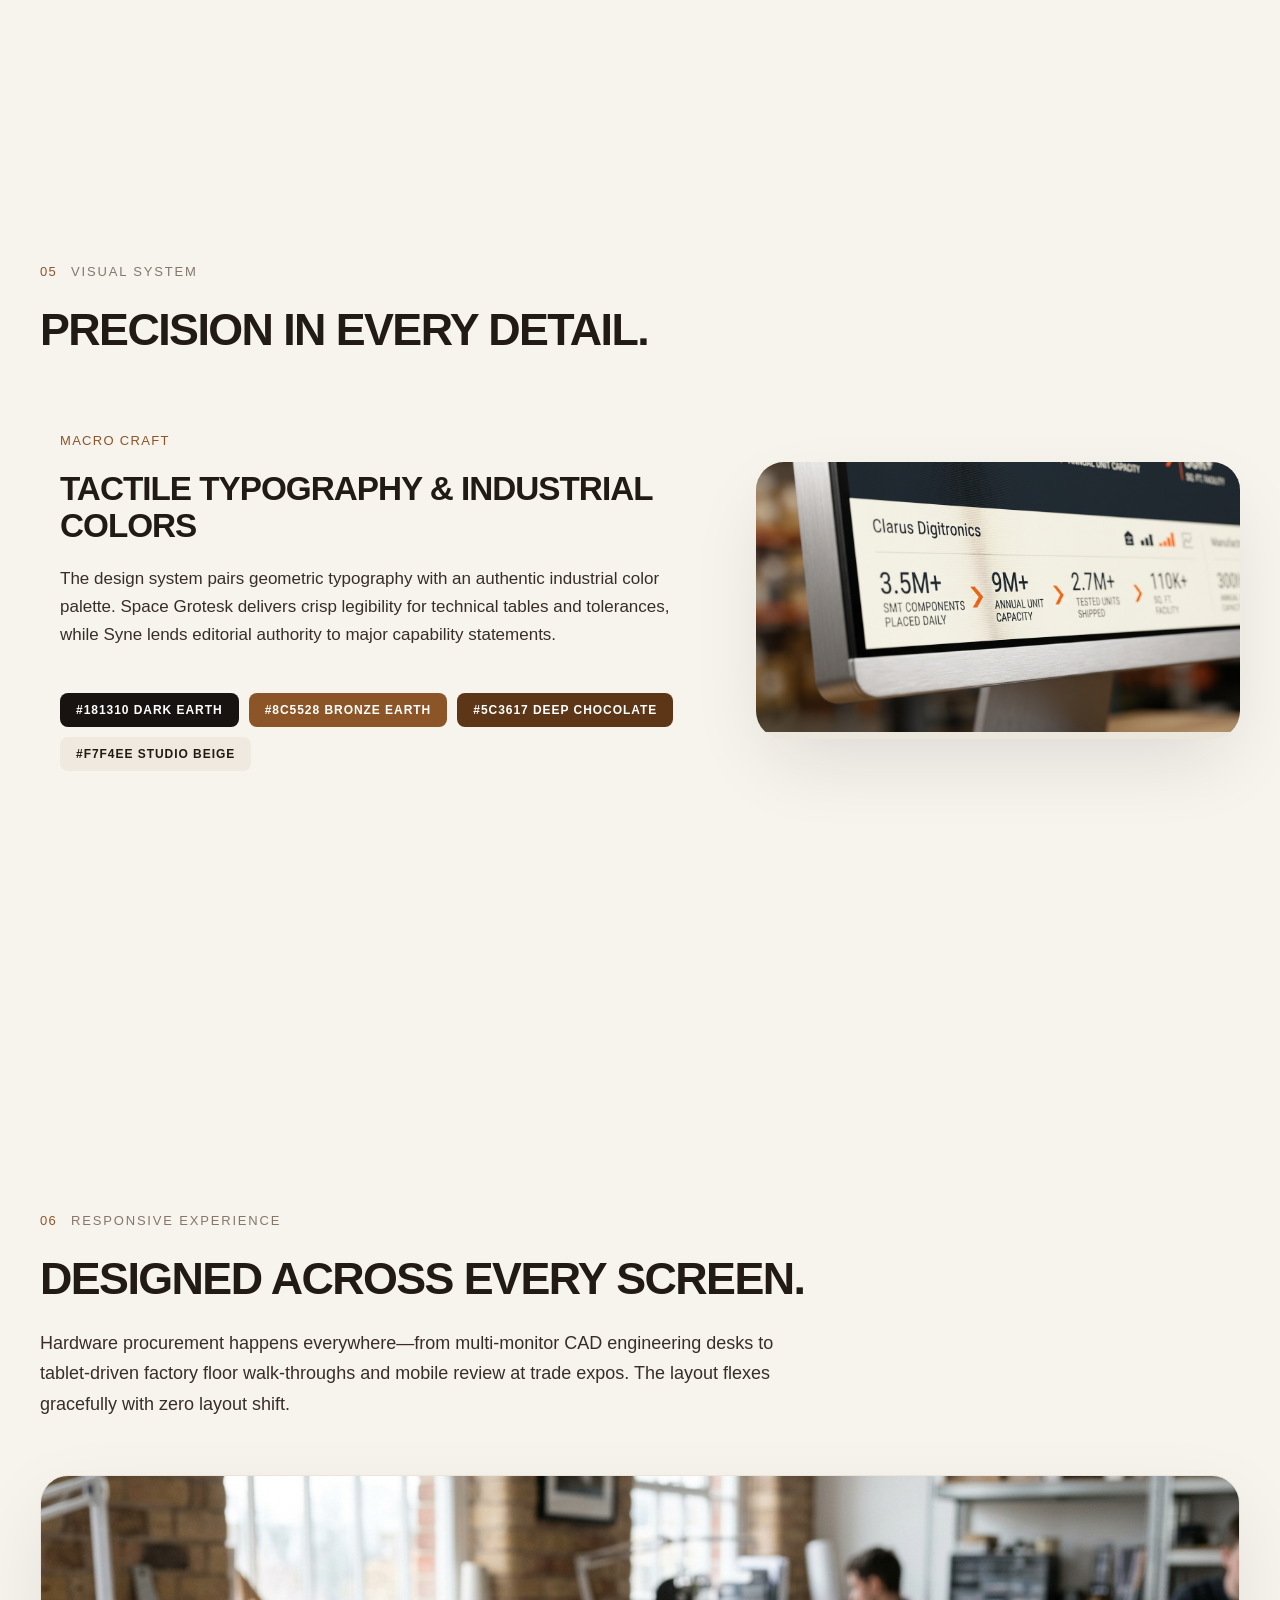
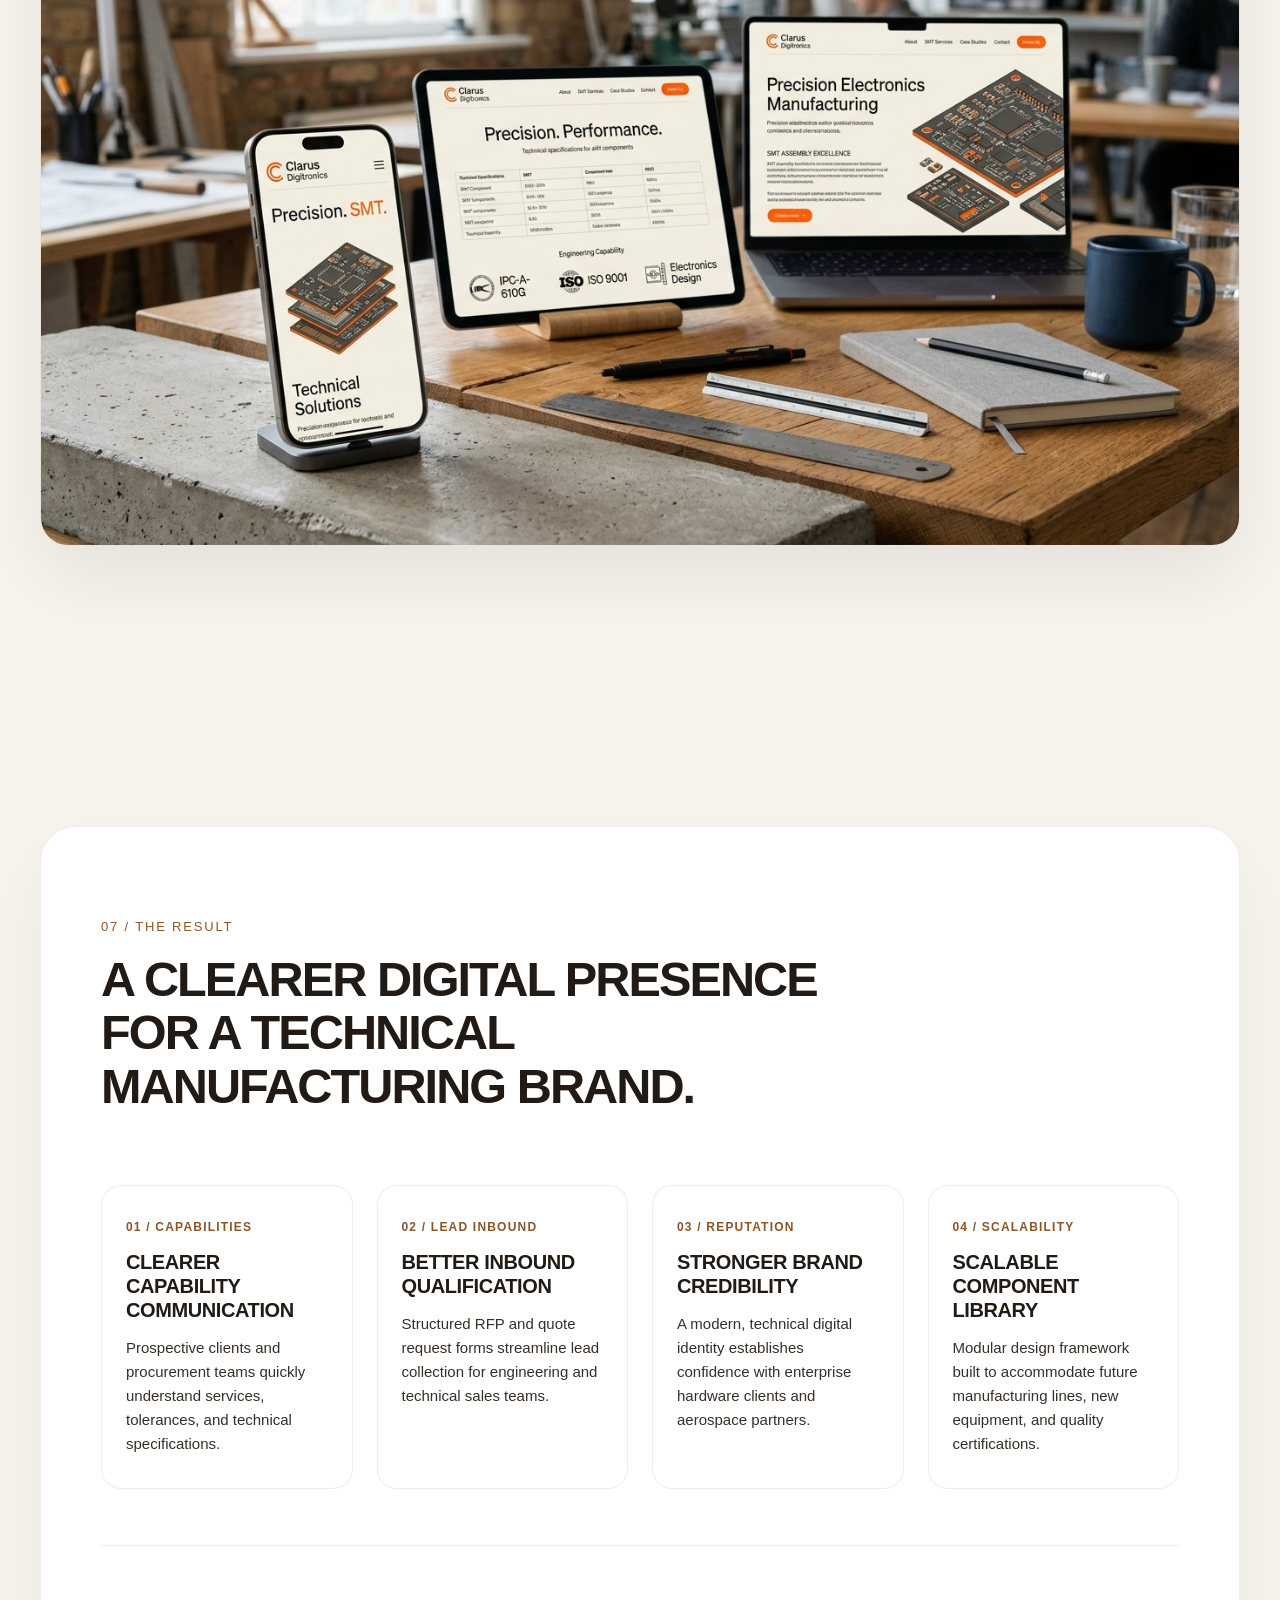
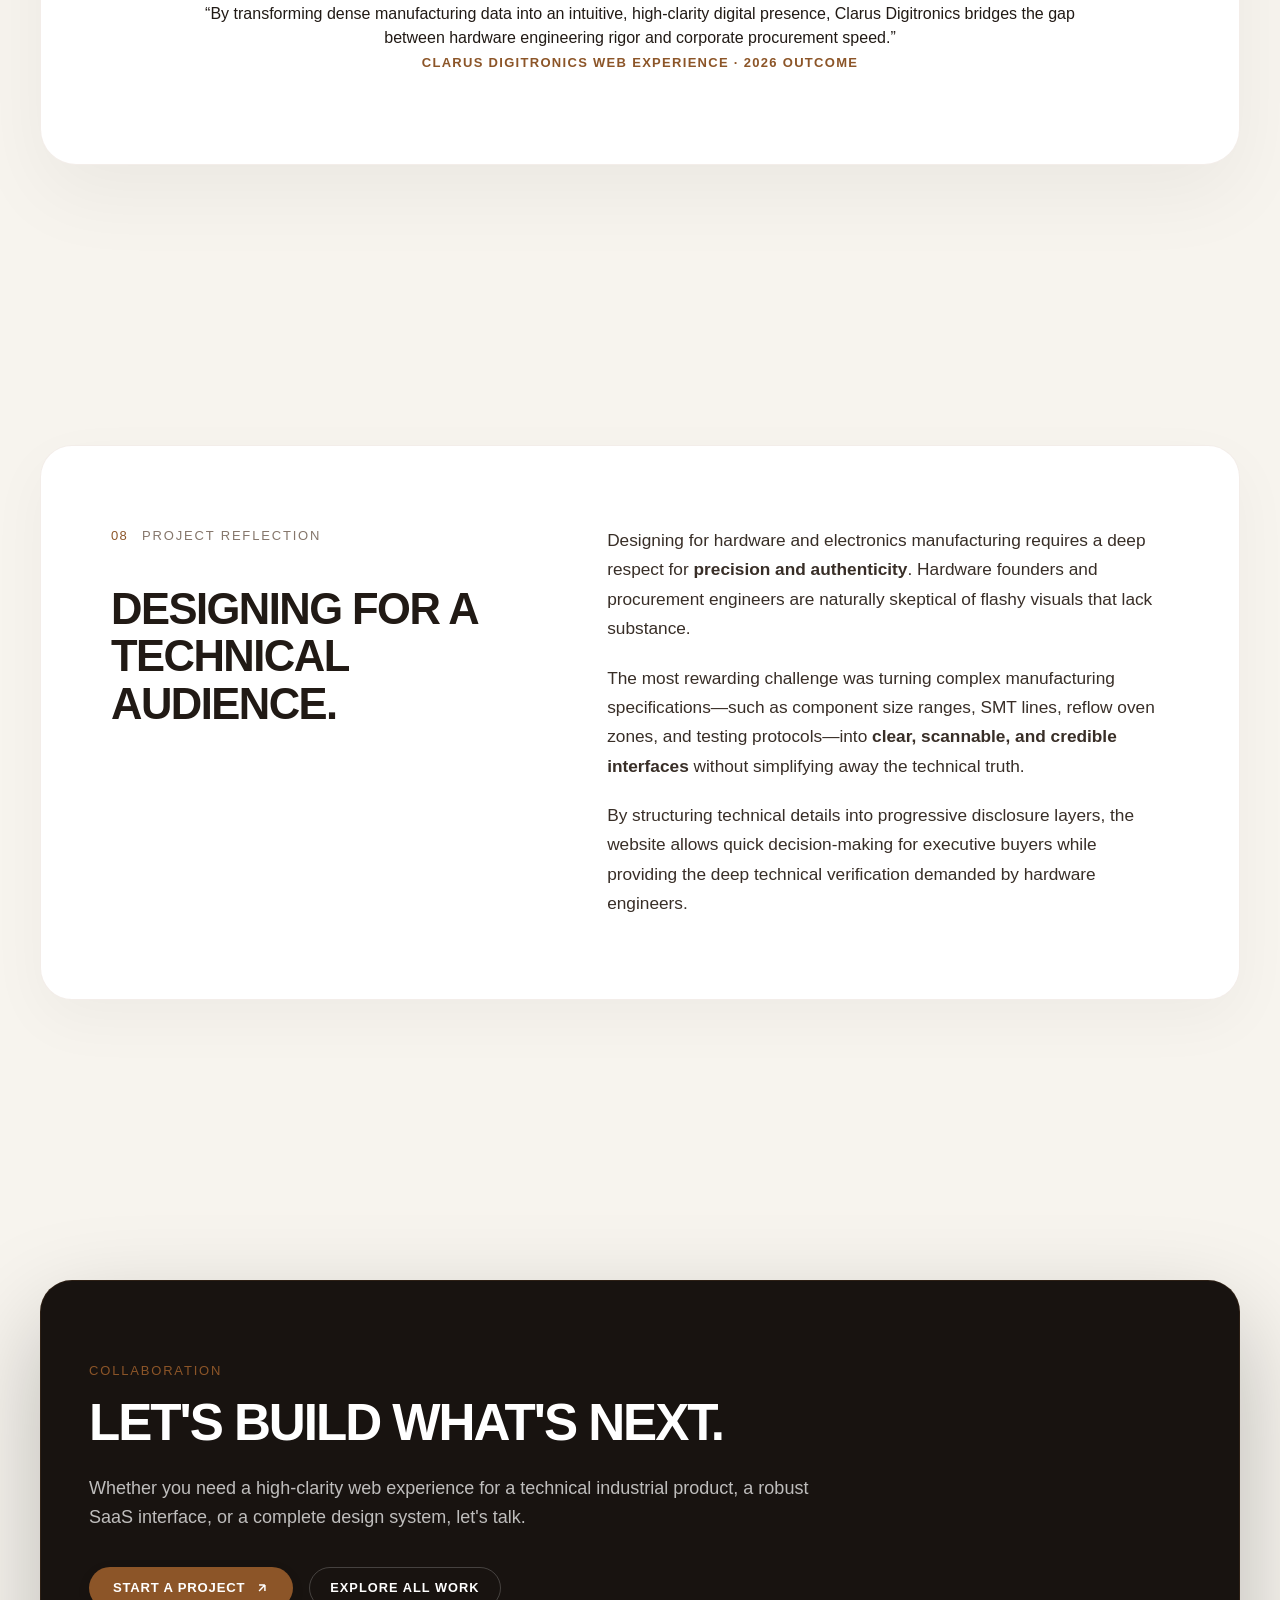
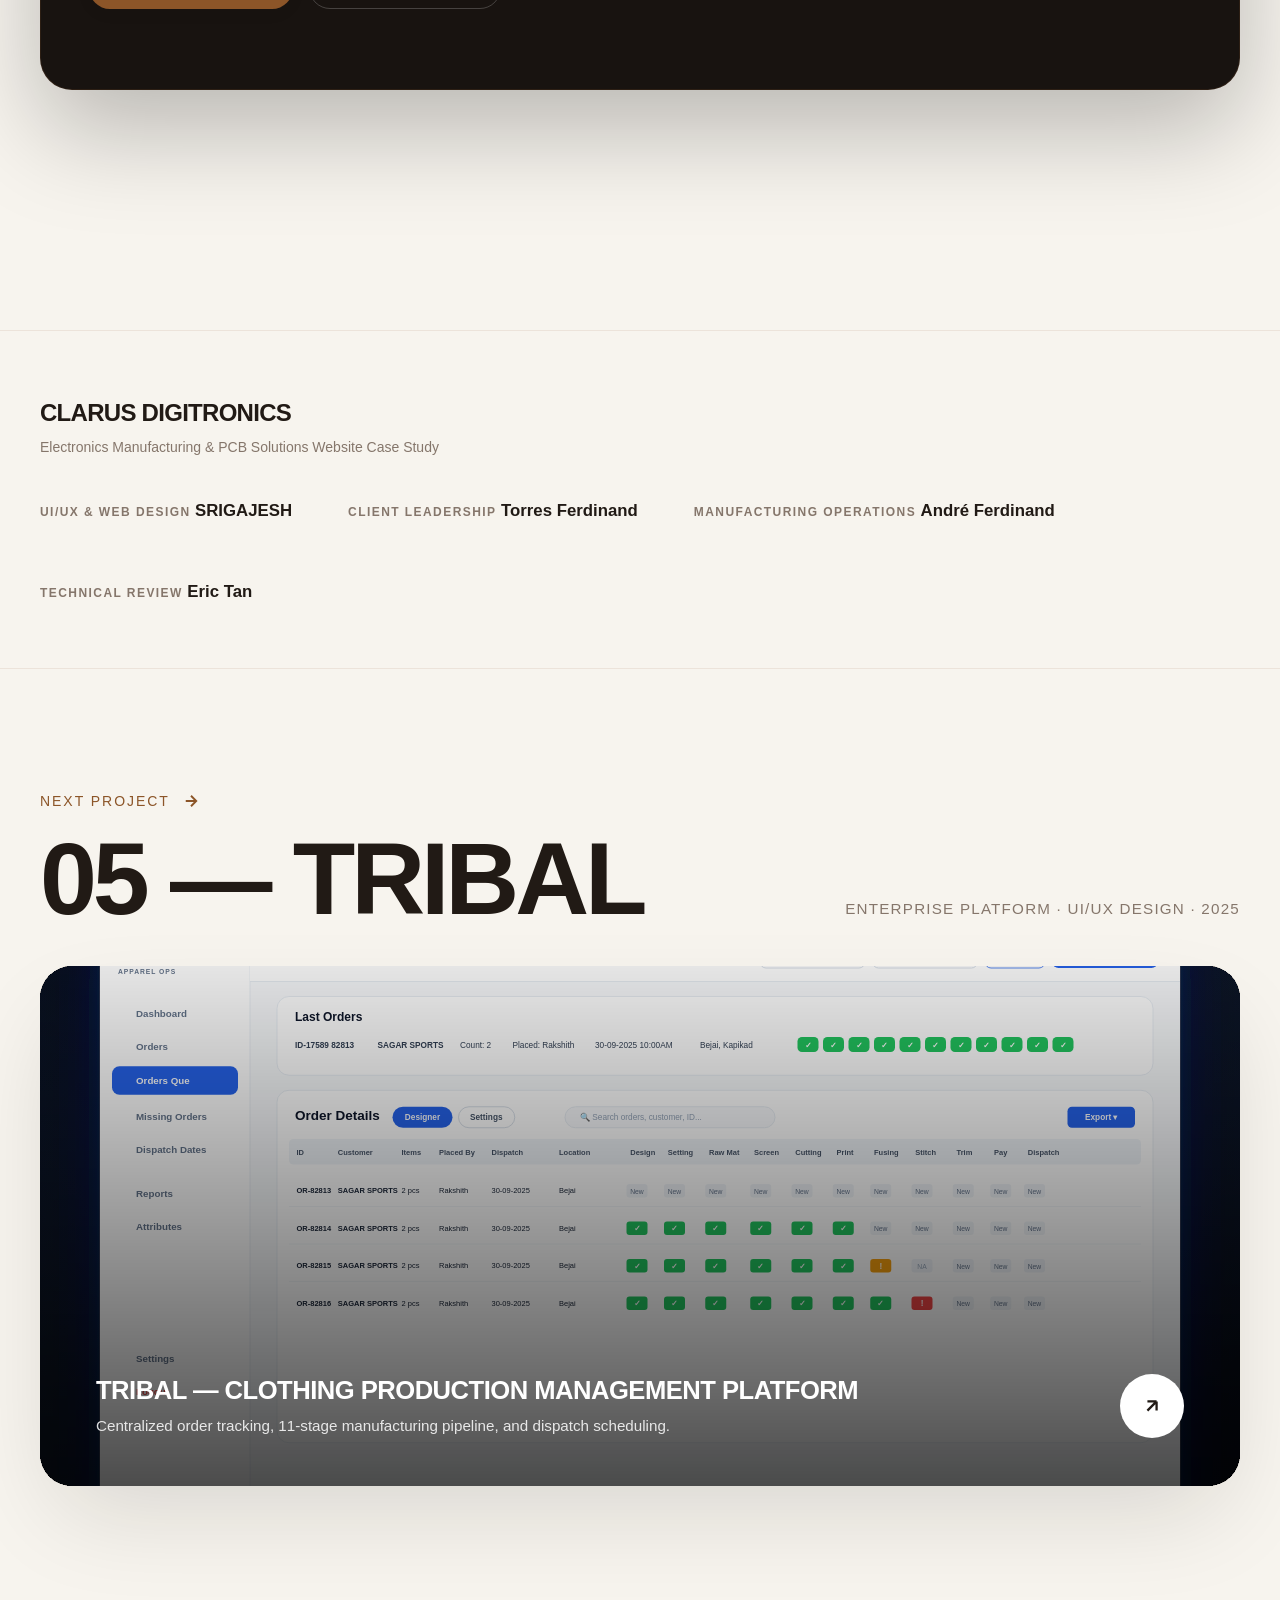
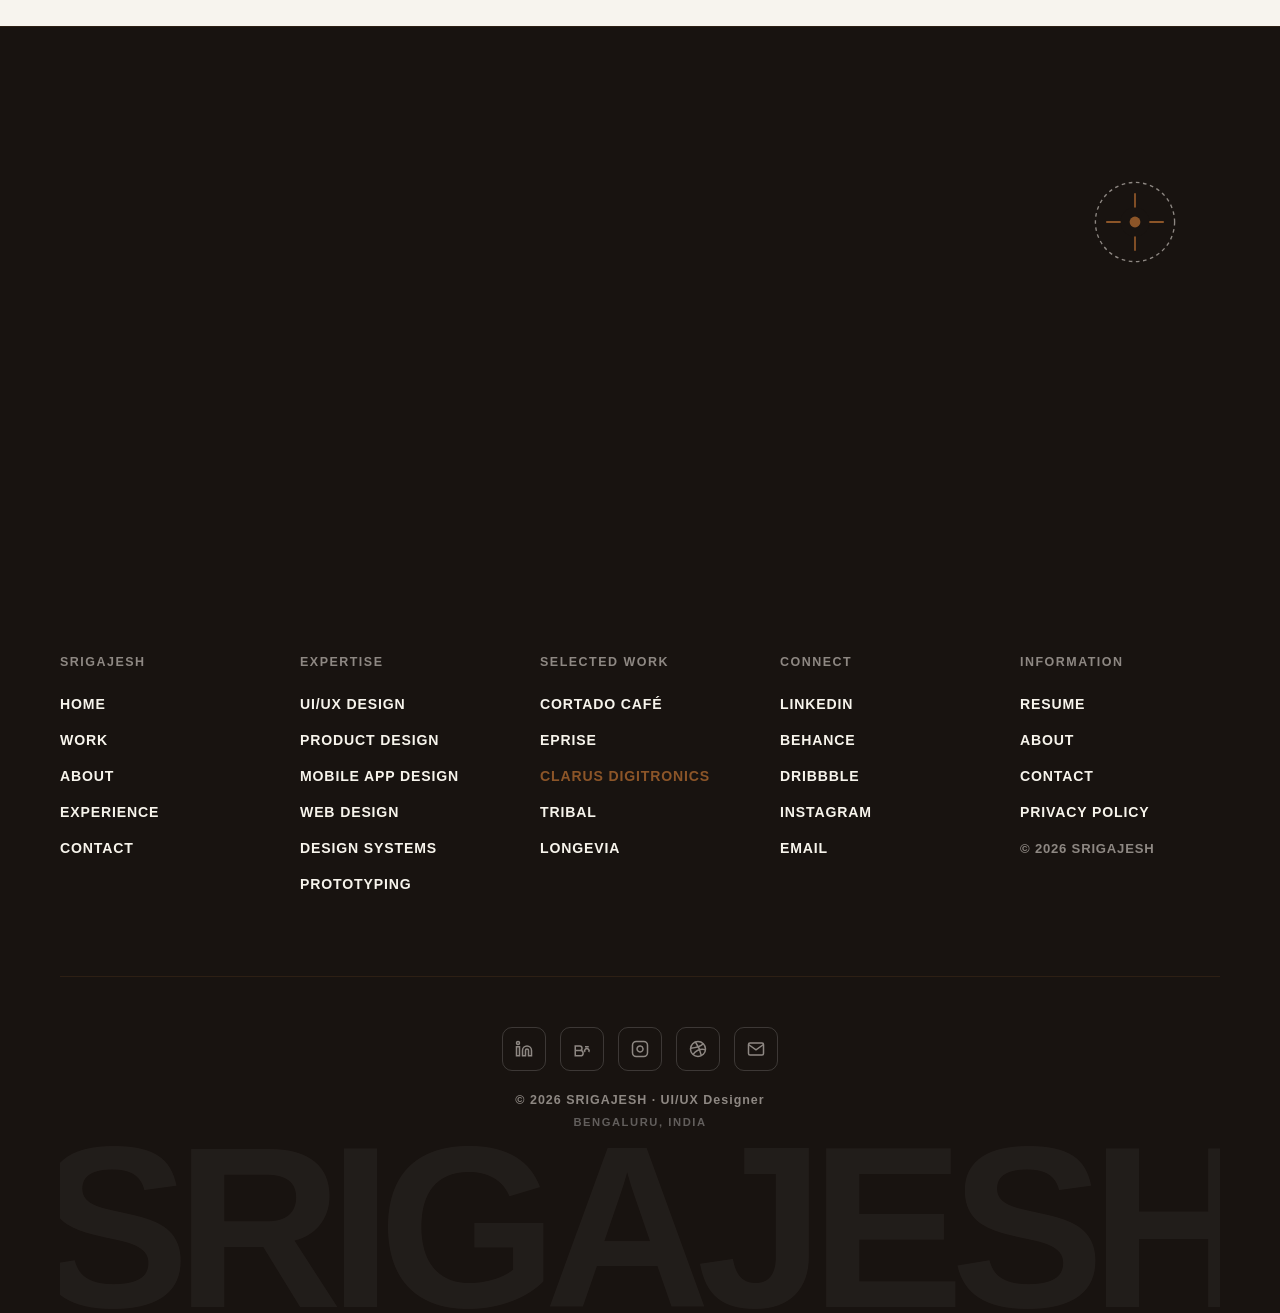
==== commit 3d84fa48: "Fix mobile card design and overflow issues across all inner case study pages" ====
--- a/clarus.html
+++ b/clarus.html
@@ -13,7 +13,7 @@
   
   <!-- Homepage Master Stylesheet + Case Study Extension -->
   <link rel="stylesheet" href="styles.css?v=4.9">
-  <link rel="stylesheet" href="cortado.css?v=4.9">
+  <link rel="stylesheet" href="cortado.css?v=5.1">
 </head>
 <body class="theme-clarus">
 
--- a/styles.css
+++ b/styles.css
@@ -1662,7 +1662,8 @@
   border-radius: 18px;
   overflow: hidden;
   background: #fff;
-  box-shadow: 0 16px 30px rgba(23, 21, 20, 0.16);
+  border: 1px solid rgba(0, 0, 0, 0.07);
+  box-shadow: 0 16px 30px rgba(23, 21, 20, 0.14);
   transition: transform 0.35s cubic-bezier(0.22, 1, 0.36, 1), box-shadow 0.35s ease;
 }
 
@@ -1675,16 +1676,7 @@
 }
 
 .work-card-face > span {
-  position: absolute;
-  left: 10px;
-  right: 10px;
-  bottom: 10px;
-  color: #fff;
-  font-size: 0.66rem;
-  font-weight: 600;
-  letter-spacing: 0.04em;
-  text-transform: uppercase;
-  text-shadow: 0 2px 8px rgba(0, 0, 0, 0.5);
+  display: none;
 }
 
 .work-card:hover .work-card-face {
--- a/cortado.css
+++ b/cortado.css
@@ -1125,14 +1125,17 @@
 /* Trio Screens Layout */
 .screens-trio-row {
   display: grid;
-  grid-template-columns: repeat(3, 1fr);
+  grid-template-columns: repeat(3, minmax(0, 1fr));
   gap: 36px;
   margin-bottom: 140px;
+  width: 100%;
+  max-width: 100%;
+  box-sizing: border-box;
 }
 
 .trio-card {
   position: relative;
-  background: #FFFFFF;
+  background: var(--bg-card, #FFFFFF);
   border-radius: 24px;
   padding: 28px;
   border: 1px solid var(--border-subtle);
@@ -1141,6 +1144,11 @@
   gap: 18px;
   transition: all var(--transition-fast);
   box-shadow: 0 10px 30px rgba(21, 19, 17, 0.03);
+  min-width: 0;
+  max-width: 100%;
+  width: 100%;
+  box-sizing: border-box;
+  overflow: hidden;
 }
 
 .trio-card:hover {
@@ -1153,6 +1161,8 @@
   display: flex;
   align-items: center;
   justify-content: space-between;
+  gap: 12px;
+  width: 100%;
 }
 
 .trio-step-num {
@@ -1160,7 +1170,15 @@
   font-size: 0.8125rem;
   font-weight: 700;
   letter-spacing: 0.08em;
-  color: var(--accent-orange);
+  color: var(--project-primary, var(--accent-orange));
+  white-space: nowrap;
+}
+
+.trio-card-header .chapter-number {
+  font-size: 0.75rem;
+  font-weight: 700;
+  letter-spacing: 0.08em;
+  white-space: nowrap;
 }
 
 .trio-screen-title {
@@ -1170,12 +1188,27 @@
   letter-spacing: -0.02em;
   text-transform: uppercase;
   color: var(--text-black);
+  margin: 0;
+  line-height: 1.35;
 }
 
 .trio-visual-container {
+  position: relative;
+  width: 100%;
+  max-width: 100%;
   border-radius: 18px;
   overflow: hidden;
   background: #F2EFE8;
+  box-sizing: border-box;
+}
+
+.trio-visual-container img,
+.trio-visual-img {
+  width: 100% !important;
+  max-width: 100% !important;
+  height: 250px;
+  object-fit: cover;
+  display: block;
 }
 
 .trio-desc {
@@ -1183,6 +1216,7 @@
   color: var(--text-body);
   line-height: 1.55;
   font-weight: 500;
+  margin: 0;
 }
 
 /* ==========================================================================
@@ -1912,6 +1946,13 @@
   font-weight: 500;
 }
 
+.learned-principles-grid {
+  display: grid;
+  grid-template-columns: 1fr 1fr;
+  gap: 16px;
+  margin-top: 24px;
+}
+
 /* ==========================================================================
    SECTION 8: COMMON QUESTIONS (FAQ ACCORDION) - REFINED EDITORIAL
    ========================================================================== */
@@ -2371,9 +2412,26 @@
   }
 
   .screens-trio-row {
-    grid-template-columns: 1fr;
+    grid-template-columns: minmax(0, 1fr);
     gap: 24px;
     margin-bottom: 60px;
+    width: 100%;
+    max-width: 100%;
+    box-sizing: border-box;
+  }
+
+  .trio-card {
+    padding: 24px 20px;
+    border-radius: 20px;
+    width: 100%;
+    max-width: 100%;
+    min-width: 0;
+    box-sizing: border-box;
+  }
+
+  .trio-visual-container img,
+  .trio-visual-img {
+    height: 220px !important;
   }
 
   .challenge-cards-grid {
@@ -2726,22 +2784,102 @@
   }
 
   .screens-trio-row {
-    gap: 18px;
-    margin-bottom: 44px;
+    grid-template-columns: minmax(0, 1fr);
+    gap: 16px;
+    margin-bottom: 40px;
+    width: 100%;
+    max-width: 100%;
+    box-sizing: border-box;
   }
 
   .trio-card {
-    padding: 20px 16px;
+    padding: 22px 18px;
+    border-radius: 20px;
+    gap: 14px;
+    width: 100%;
+    max-width: 100%;
+    min-width: 0;
+    box-sizing: border-box;
+    box-shadow: 0 4px 18px rgba(0, 0, 0, 0.04);
+  }
+
+  .trio-card-header {
+    display: flex;
+    align-items: center;
+    justify-content: space-between;
+    gap: 10px;
+    width: 100%;
+  }
+
+  .trio-step-num {
+    font-size: 0.72rem;
+    letter-spacing: 0.06em;
+    white-space: nowrap;
+  }
+
+  .trio-card-header .chapter-number {
+    font-size: 0.68rem;
+    letter-spacing: 0.06em;
+    white-space: nowrap;
+  }
+
+  .trio-screen-title {
+    font-size: 1.02rem;
+    line-height: 1.35;
+    letter-spacing: -0.015em;
+    margin: 0;
+  }
+
+  .trio-visual-container {
+    width: 100%;
+    max-width: 100%;
+    border-radius: 14px;
+    overflow: hidden;
+    margin: 2px 0;
+  }
+
+  .trio-visual-container img,
+  .trio-visual-img {
+    width: 100% !important;
+    max-width: 100% !important;
+    height: 185px !important;
+    object-fit: cover;
+    display: block;
+  }
+
+  .trio-desc {
+    font-size: 0.88rem;
+    line-height: 1.6;
+    margin: 0;
+  }
+
+  .qualitative-outcomes-grid {
+    grid-template-columns: minmax(0, 1fr);
+    gap: 14px;
+    width: 100%;
+    max-width: 100%;
+  }
+
+  .outcome-card {
+    padding: 20px 18px;
     border-radius: 18px;
-    gap: 14px;
-  }
-
-  .trio-screen-title {
-    font-size: 1rem;
-  }
-
-  .trio-desc {
-    font-size: 0.85rem;
+    gap: 12px;
+    width: 100%;
+    max-width: 100%;
+    min-width: 0;
+    box-sizing: border-box;
+  }
+
+  .outcome-title {
+    font-size: 1.02rem;
+    line-height: 1.35;
+    margin: 0;
+  }
+
+  .outcome-desc {
+    font-size: 0.88rem;
+    line-height: 1.6;
+    margin: 0;
   }
 
   /* The Challenge Section (Dark) */
@@ -2919,6 +3057,12 @@
   .learned-content-col p {
     font-size: 0.92rem;
     line-height: 1.55;
+  }
+
+  .learned-principles-grid {
+    grid-template-columns: 1fr;
+    gap: 12px;
+    margin-top: 18px;
   }
 
   .results-header-block {
